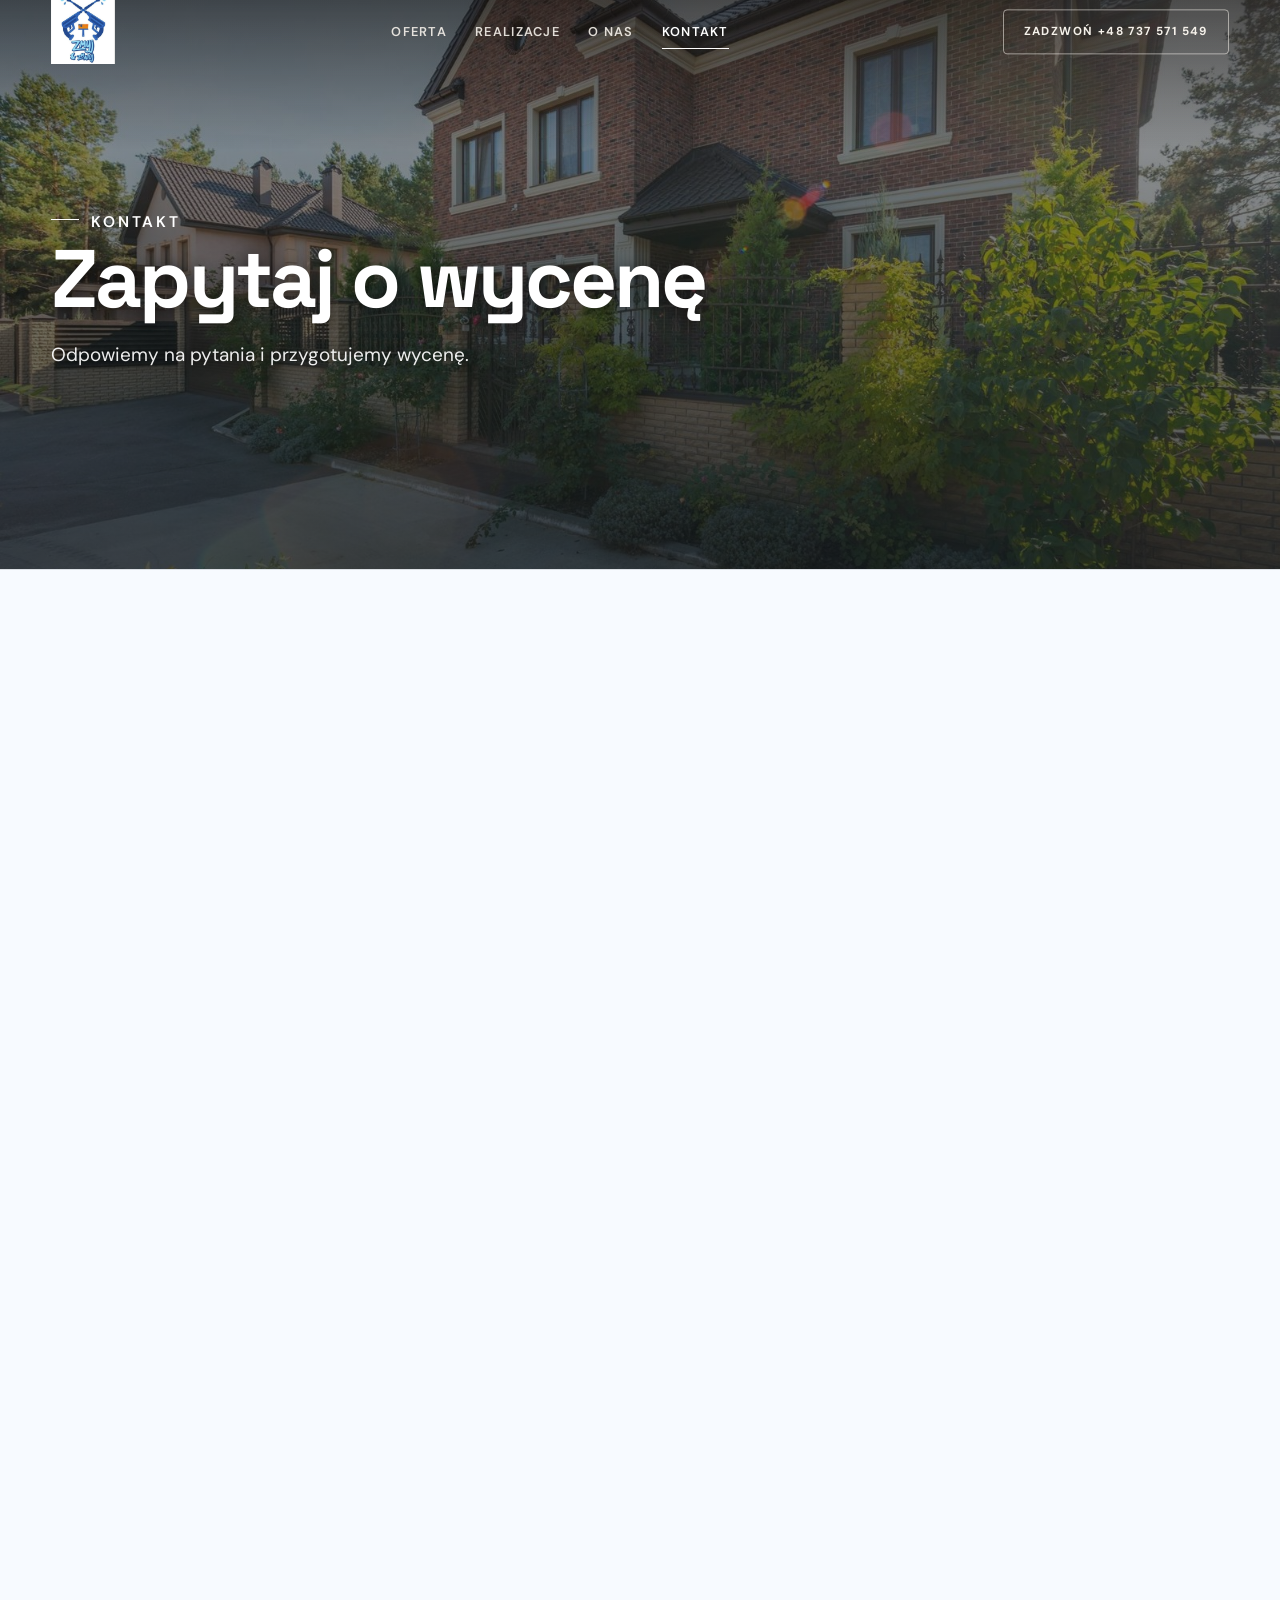
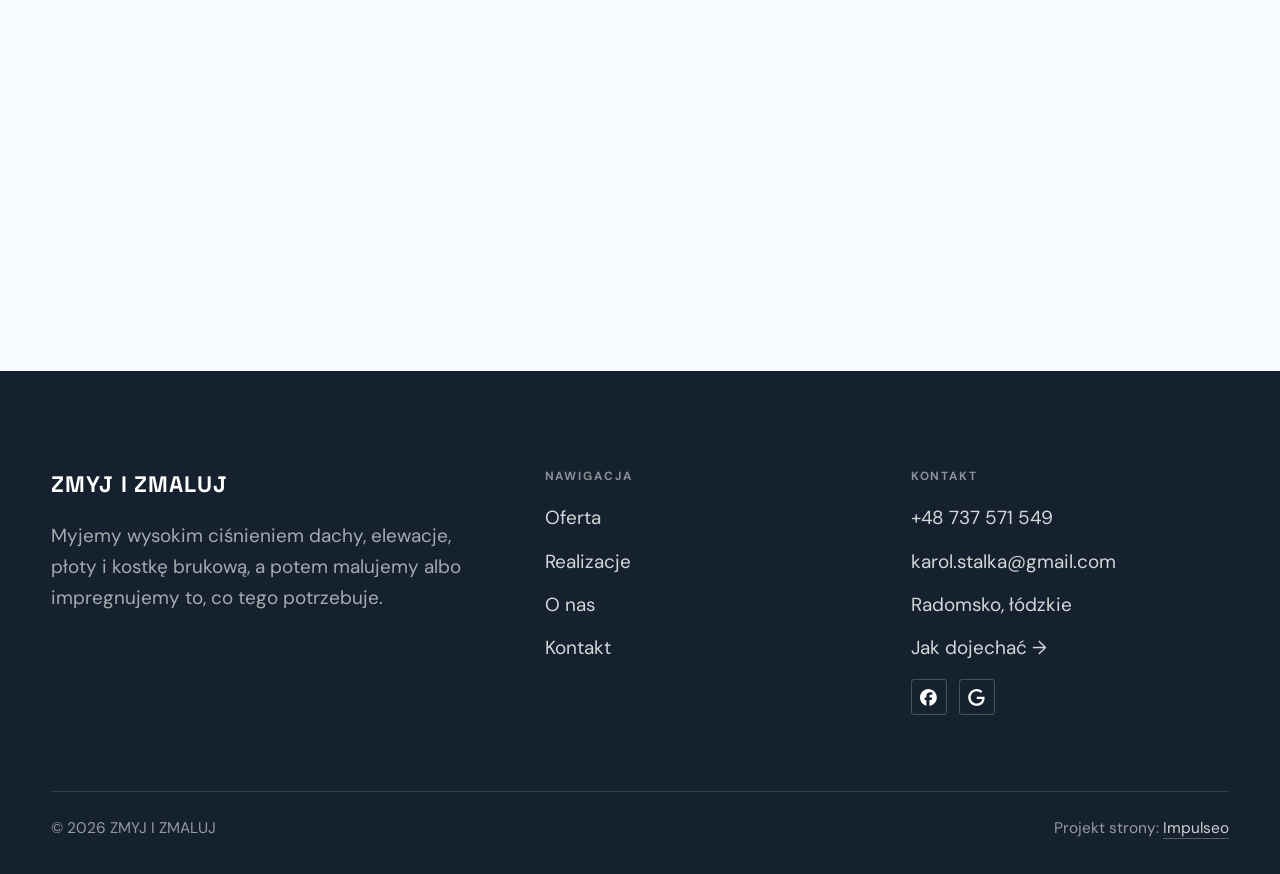
==== kontakt.html @ 69284cdf "Strona demo: zmyj-i-zmaluj" ====
<!DOCTYPE html>
<html lang="pl">
<head>
<meta charset="UTF-8">
<meta name="viewport" content="width=device-width, initial-scale=1.0">
<title>Kontakt - ZMYJ I ZMALUJ</title>
<meta name="description" content="Kontakt ZMYJ I ZMALUJ - Radomsko, łódzkie">
<link rel="canonical" href="https://kris20032.github.io/zmyj-i-zmaluj/kontakt.html">
<meta name="robots" content="noindex, nofollow">
<meta property="og:type" content="website">
<meta property="og:locale" content="pl_PL">
<meta property="og:site_name" content="ZMYJ I ZMALUJ">
<meta property="og:title" content="Kontakt - ZMYJ I ZMALUJ">
<meta property="og:description" content="Kontakt ZMYJ I ZMALUJ - Radomsko, łódzkie">
<meta property="og:url" content="https://kris20032.github.io/zmyj-i-zmaluj/kontakt.html">
<meta property="og:image" content="https://kris20032.github.io/zmyj-i-zmaluj/img/og.jpg">
<meta property="og:image:width" content="1200">
<meta property="og:image:height" content="630">
<meta name="twitter:card" content="summary_large_image">
<link rel="preconnect" href="https://fonts.googleapis.com">
<link rel="preconnect" href="https://fonts.gstatic.com" crossorigin>
<link href="https://fonts.googleapis.com/css2?family=Space+Grotesk:wght@500;600;700&family=DM+Sans:opsz,wght@9..40,400;9..40,500;9..40,600&display=swap" rel="stylesheet">
<link rel="stylesheet" href="assets/styles.css?v=d7f6451b">
</head>
<body>

<header class="nav">
  <div class="wrap nav-inner">
    <a class="brand brand-has-logo" href="index.html"><img class="brand-logo" src="img/logo.jpg" alt="ZMYJ I ZMALUJ" width="794" height="794" decoding="async"></a>
    <nav class="nav-links">
      <a href="oferta.html">Oferta</a>
      <a href="realizacje.html">Realizacje</a>
      <a href="o-nas.html">O nas</a>
      <a href="kontakt.html" class="active" aria-current="page">Kontakt</a>
      <a href="tel:+48737571549" class="btn btn-accent">Zadzwoń +48 737 571 549</a>
    </nav>
    <button class="nav-toggle" aria-label="Menu"><span></span><span></span><span></span></button>
  </div>
</header>

<main>
<section class="pagehead">
  <img src="img/g9.jpg" alt="ZMYJ I ZMALUJ - Zapytaj o wycenę" width="1600" height="1068" decoding="async">
  <div class="wrap">
    <span class="eyebrow">Kontakt</span>
    <h1>Zapytaj o wycenę</h1>
    <p>Odpowiemy na pytania i przygotujemy wycenę.</p>
  </div>
</section>
<section>
  <div class="wrap contact-grid">
    <div class="reveal">
      <span class="eyebrow">Dane kontaktowe</span>
      <h2 style="margin:var(--space-4) 0 var(--space-6)">ZMYJ I ZMALUJ</h2>
      <div class="info-list">
        <div class="info-row"><div class="ic"><svg class="ico-tel" width="16" height="16" viewBox="0 0 24 24" fill="none" aria-hidden="true"><path d="M6.6 10.8a15.5 15.5 0 0 0 6.6 6.6l2.2-2.2a1 1 0 0 1 1-.24 11.4 11.4 0 0 0 3.6.58 1 1 0 0 1 1 1V20a1 1 0 0 1-1 1A17 17 0 0 1 3 4a1 1 0 0 1 1-1h3.5a1 1 0 0 1 1 1c0 1.25.2 2.46.58 3.6a1 1 0 0 1-.25 1l-2.23 2.2Z" fill="currentColor"/></svg></div><div><div class="lbl">Telefon</div><a class="val" href="tel:+48737571549">+48 737 571 549</a></div></div>
        <div class="info-row"><div class="ic"><svg class="ico-mail" width="16" height="16" viewBox="0 0 24 24" fill="none" aria-hidden="true"><rect x="3.2" y="5.5" width="17.6" height="13" rx="1.6" stroke="currentColor" stroke-width="1.6"/><path d="M4 7l8 6 8-6" stroke="currentColor" stroke-width="1.6" stroke-linecap="round" stroke-linejoin="round"/></svg></div><div><div class="lbl">E-mail</div><a class="val" href="mailto:karol.stalka@gmail.com">karol.stalka@gmail.com</a></div></div>
        <div class="info-row"><div class="ic"><svg class="ico-pin" width="16" height="16" viewBox="0 0 24 24" fill="none" aria-hidden="true"><path d="M12 21s7-6.1 7-11.5A7 7 0 0 0 5 9.5C5 14.9 12 21 12 21Z" stroke="currentColor" stroke-width="1.6" fill="none"/><circle cx="12" cy="9.5" r="2.4" fill="currentColor"/></svg></div><div><div class="lbl">Adres</div><div class="val">Radomsko, łódzkie</div></div></div>
      </div>
    </div>
    <div class="reveal">
      <form class="form" action="https://formsubmit.co/karol.stalka@gmail.com" method="POST">
        <input type="hidden" name="_subject" value="Zapytanie ze strony ZMYJ I ZMALUJ">
        <input type="hidden" name="_captcha" value="false">
        <input type="hidden" name="_template" value="table">
        <div class="fld"><label for="name">Imię / firma</label><input id="name" name="name" type="text" placeholder="np. Jan Kowalski" required></div>
        <div class="fld"><label for="email">E-mail</label><input id="email" name="email" type="email" placeholder="adres@email.pl" required></div>
        <div class="fld"><label for="phone">Telefon</label><input id="phone" name="phone" type="tel" placeholder="+48 ..."></div>
        <div class="fld"><label for="msg">Czego dotyczy zapytanie?</label><textarea id="msg" name="message" placeholder="Napisz krótko, w czym możemy pomóc" required></textarea></div>
        <button type="submit" class="btn btn-accent" style="width:100%;justify-content:center">Wyślij zapytanie <span class="arr">→</span></button>
        <p class="note">Wiadomość trafi bezpośrednio do nas. Można też zadzwonić: +48 737 571 549.</p>
      </form>
    </div>
  </div>
</section>
<section style="padding-top:0">
  <div class="wrap reveal">
    <iframe class="map" title="ZMYJ I ZMALUJ - Radomsko" src="https://maps.google.com/maps?q=51.0635569%2C19.4487373&z=15&output=embed" loading="lazy" referrerpolicy="no-referrer-when-downgrade"></iframe>
  </div>
</section>
</main>

<footer>
  <div class="wrap">
    <div class="foot-grid">
      <div class="foot-brand">
        <div class="name">ZMYJ I ZMALUJ</div>
        <p>Myjemy wysokim ciśnieniem dachy, elewacje, płoty i kostkę brukową, a potem malujemy albo impregnujemy to, co tego potrzebuje.</p>
      </div>
      <div class="foot-col">
        <h4>Nawigacja</h4>
        <a href="oferta.html">Oferta</a>
        <a href="realizacje.html">Realizacje</a>
        <a href="o-nas.html">O nas</a>
        <a href="kontakt.html">Kontakt</a>
      </div>
      <div class="foot-col">
        <h4>Kontakt</h4>
        <a href="tel:+48737571549">+48 737 571 549</a>
        <a href="mailto:karol.stalka@gmail.com">karol.stalka@gmail.com</a>
        <p>Radomsko, łódzkie</p>
        <a href="https://www.google.com/maps/place/ZMYJ+I+ZMALUJ/@51.0635569,19.4487373,15z/data=!4m6!3m5!1s0x471755c229f0ec9d:0x13a7df13c841205b!8m2!3d51.0635569!4d19.4487373!16s%2Fg%2F11s5fxjgc0" target="_blank" rel="noopener">Jak dojechać →</a>
      <div class="foot-soc">
        <a class="soc" href="https://www.facebook.com/zmyjzmaluj/" target="_blank" rel="noopener" aria-label="Facebook - ZMYJ I ZMALUJ"><svg viewBox="0 0 24 24" aria-hidden="true" focusable="false"><path d="M9.101 23.691v-7.98H6.627v-3.667h2.474v-1.58c0-4.085 1.848-5.978 5.858-5.978.401 0 .955.042 1.468.103a8.68 8.68 0 0 1 1.141.195v3.325a8.623 8.623 0 0 0-.653-.036 26.805 26.805 0 0 0-.733-.009c-.707 0-1.259.096-1.675.309a1.686 1.686 0 0 0-.679.622c-.258.42-.374.995-.374 1.752v1.297h3.919l-.386 2.103-.287 1.564h-3.246v8.245C19.396 23.238 24 18.179 24 12.044c0-6.627-5.373-12-12-12s-12 5.373-12 12c0 5.628 3.874 10.35 9.101 11.647Z" fill="currentColor"/></svg></a>
        <a class="soc" href="https://www.google.com/maps/place/ZMYJ+I+ZMALUJ/@51.0635569,19.4487373,15z/data=!4m6!3m5!1s0x471755c229f0ec9d:0x13a7df13c841205b!8m2!3d51.0635569!4d19.4487373!16s%2Fg%2F11s5fxjgc0" target="_blank" rel="noopener" aria-label="Google - ZMYJ I ZMALUJ"><svg viewBox="0 0 24 24" aria-hidden="true" focusable="false"><path d="M12.48 10.92v3.28h7.84c-.24 1.84-.853 3.187-1.787 4.133-1.147 1.147-2.933 2.4-6.053 2.4-4.827 0-8.6-3.893-8.6-8.72s3.773-8.72 8.6-8.72c2.6 0 4.507 1.027 5.907 2.347l2.307-2.307C18.747 1.44 16.133 0 12.48 0 5.867 0 .307 5.387.307 12s5.56 12 12.173 12c3.573 0 6.267-1.173 8.373-3.36 2.16-2.16 2.84-5.213 2.84-7.667 0-.76-.053-1.467-.173-2.053H12.48z" fill="currentColor"/></svg></a>
      </div>
      </div>
    </div>
    <div class="foot-bot">
      <span>© 2026 ZMYJ I ZMALUJ</span>
      <span>Projekt strony: <a class="foot-credit" href="https://impulseo.pl" target="_blank" rel="noopener">Impulseo</a></span>
    </div>
  </div>
</footer>
<div class="sticky-call"><a class="sc-call" href="tel:+48737571549"><svg class="ico-tel" width="16" height="16" viewBox="0 0 24 24" fill="none" aria-hidden="true"><path d="M6.6 10.8a15.5 15.5 0 0 0 6.6 6.6l2.2-2.2a1 1 0 0 1 1-.24 11.4 11.4 0 0 0 3.6.58 1 1 0 0 1 1 1V20a1 1 0 0 1-1 1A17 17 0 0 1 3 4a1 1 0 0 1 1-1h3.5a1 1 0 0 1 1 1c0 1.25.2 2.46.58 3.6a1 1 0 0 1-.25 1l-2.23 2.2Z" fill="currentColor"/></svg> Zadzwoń</a><a class="sc-quote" href="kontakt.html">Umów bezpłatną wycenę</a></div>
<div class="demo-wazne" data-do="2026-11-12" data-cykl="3" hidden><svg class="dw-ico" width="13" height="13" viewBox="0 0 24 24" fill="none" aria-hidden="true"><circle cx="12" cy="12" r="8.6" stroke="currentColor" stroke-width="1.8"/><path d="M12 7.2V12l3.3 2" stroke="currentColor" stroke-width="1.8" stroke-linecap="round"/></svg><span class="dw-txt"></span></div>

<script src="assets/main.js"></script>
</body>
</html>
---- assets/styles.css ----
/* ============================================================
   STOLBASZ — premium, architektoniczny B2B fit-out
   Jasna paleta, zero brązu. System wg premium-web-craft.
   Projekt strony: Impulseo (impulseo.pl)
   ============================================================ */

:root{
  /* PALETA — jasna, architektoniczna, chłodna */
  --paper:#F4F6F8;          /* główne tło */
  --paper-2:#E7EBEF;        /* sekcje alternatywne (chłodny jasny szary) */
  --paper-3:#E7EBEF;        /* delikatne wypełnienia */
  --ink:#15212E;            /* tekst główny — chłodny grafit */
  --ink-soft:#243443;       /* nagłówki drugorzędne */
  --muted:#6B7785;          /* tekst poboczny */
  --line:rgba(21,33,46,.12);/* hairline */
  --accent:#E8A317;         /* stonowany petrol-slate — jedyny akcent */
  --accent-d:#C9870C;
  --accent-soft:rgba(232,163,23,.10);
  --dark:#15212E;           /* sekcje ciemne (stopka/CTA) */

  /* HOVER ZDJĘĆ — JEDEN standard dla całego silnika (decyzja K. 04.08.2026, artefakt z wariantami).
     AKTUALNE (K.+Szymon 09.08.2026, wybór z artefaktu 6 wariantów): zoom 1.05 przy 1.4s -
     przy tak długim czasie mocniejszy kadr NIE skacze, tylko „oddycha". Poprzedni standard
     (1.02 / .55s z 04.08) odbierany jako dynamiczny i szybki.
     Spoczynek lekko przygaszony, ale TYLKO tam, gdzie jest mysz (@media hover:hover) —
     na telefonie zdjęcia zostają w pełnej jasności. */
  --img-zoom:1.05;                   /* K.+Szymon 09.08: wariant F z artefaktu porównawczego */
  --img-rest:brightness(.95) saturate(.99);
  --img-hot:brightness(1.06) saturate(1.05);
  --img-dur:1.4s;                    /* K.+Szymon 09.08 (wariant F): powoli = elegancko */
  --img-ease:cubic-bezier(.16,.84,.44,1);  /* miękki ogon, efekt „oddychania" */

  /* ODSTĘPY — skala 4/8 */
  --space-1:4px; --space-2:8px; --space-3:12px; --space-4:16px; --space-5:24px;
  --space-6:32px; --space-7:48px; --space-8:64px; --space-9:96px; --space-10:128px;

  /* TYPOGRAFIA — fluid clamp() (skala podbita 16.07.2026: większe, czytelniejsze litery — uwaga Adama) */
  --text-sm:clamp(.9rem,.87rem + .12vw,1rem);
  --text-base:clamp(1.08rem,1.04rem + .18vw,1.2rem);
  --text-lg:clamp(1.24rem,1.15rem + .34vw,1.44rem);
  --text-h3:clamp(1.34rem,1.22rem + .55vw,1.66rem);
  --text-h2:clamp(2.1rem,1.66rem + 2.1vw,3.1rem);
  --text-h1:clamp(2.9rem,2.1rem + 4vw,5.1rem);

  /* PROMIENIE — architektoniczne, raczej ostre */
  --r-sm:3px; --r-md:6px; --r-lg:10px;

  /* RUCH */
  --ease:cubic-bezier(.25,.46,.45,.94); --dur:.24s;

  /* CIENIE — miękkie, warstwowe */
  --sh-sm:0 1px 2px rgba(16,24,32,.04), 0 2px 8px rgba(16,24,32,.05);
  --sh-md:0 2px 6px rgba(16,24,32,.05), 0 12px 28px -8px rgba(16,24,32,.12);
  --sh-lg:0 6px 14px rgba(16,24,32,.07), 0 26px 56px -18px rgba(16,24,32,.22);

  --hairline:1px solid var(--line);

  --font-display:'Space Grotesk','Inter',sans-serif;
  --font-body:'DM Sans','Inter',sans-serif;
}

*{box-sizing:border-box;margin:0;padding:0}
html{scroll-behavior:smooth}
body{
  font-family:var(--font-body);
  font-size:var(--text-base);
  line-height:1.65;
  color:var(--ink);
  background:var(--paper);
  -webkit-font-smoothing:antialiased;
  text-rendering:optimizeLegibility;
}
img{max-width:100%;height:auto;display:block}  /* height:auto = width/height z atrybutów trzyma proporcje (TOP#12) */
a{color:inherit;text-decoration:none}

.wrap{width:min(92%,1180px);margin-inline:auto}
section{padding-block:clamp(52px,6.5vw,96px)}

h1,h2,h3{font-family:var(--font-display);font-weight:700;line-height:1.08;letter-spacing:-.02em;color:var(--ink)}
h1{font-size:var(--text-h1);letter-spacing:-.035em}
h2{font-size:var(--text-h2);letter-spacing:-.025em}
h3{font-size:var(--text-h3)}
/* MIARA — długość wiersza. WCAG 2.2 SC 1.4.8: max 80 znaków; Butterick: 45–90.
   68ch daje realnie 72–78 znaków polskiego tekstu, czyli z zapasem pod granicą.
   Wcześniej limit miał TYLKO <p> — <li>, <blockquote> i <dd> nie miały żadnego,
   i to jedyny powód, dla którego 23 bloki na dwóch oddanych stronach jadą po
   83–106 znaków w wierszu (pomiar 07.08.2026, bramka `miara`).
   ⚠️ Listy i definicje ograniczamy TYLKO bez klasy: `ul`/`ol` z klasą to u nas
   układ (siatki kafli, menu), a nie tekst ciągły — tam miarę wyznacza układ. */
/* 60ch, nie 68ch (K. 10.08): po zmianie fontów na węższe kroje (DM Sans i spółka)
   w 68ch mieściło się ~90 znaków - bramka pikselowa słusznie zgłaszała przekroczenie
   granicy 80. Pomiar na żywej przeglądarce: 60ch = 90 znaków, 53ch = ~78 znaków, czyli normę WCAG 1.4.8. */
:root{ --miara:53ch }
p{max-width:min(100%,var(--miara))}
blockquote,
ul:not([class])>li, ol:not([class])>li,
dl:not([class])>dd{max-width:min(100%,var(--miara))}

/* ⚠️ Świadomie BEZ wyjątku `.tile p,.card p,.svc p{max-width:none}`, choć nasuwa się sam:
   te akapity BYŁY już ograniczone (stare `p{max-width:65ch}`), więc „wyjątek" nie odblokowałby
   niczego nowego — tylko ROZLUŹNIŁ stan sprzed zmiany na wszystkich demach naraz.
   `figcaption` żadna z reguł wyżej nie dotyczy, więc też nie potrzebuje zwolnienia. */

/* ŁAMANIE. `balance` wyrównuje długości wierszy w nagłówku, `pretty` pilnuje ostatniego
   wiersza akapitu, żeby nie został w nim jeden wyraz. Obsługiwane od Chrome 117 /
   Safari 17.5; starsze przeglądarki po prostu ignorują tę własność.
   `text-wrap:pretty` nie występowało dotąd ANI RAZ w silniku ani w repo klientów. */
h1,h2,h3,.lead,.lede{text-wrap:balance}
p,li,blockquote,dd{text-wrap:pretty}

.eyebrow{
  font-family:var(--font-body);
  font-size:var(--text-sm);
  font-weight:600;
  letter-spacing:.18em;
  text-transform:uppercase;
  color:var(--accent);
  display:inline-flex;align-items:center;gap:var(--space-3);
}
/* flex:none + margin-top = kreska trzyma się PIERWSZEJ linii. Wcześniej align-items:center
   centrowało ją względem całego bloku i przy zawinięciu (długi kicker typu
   „…WNĘTRZ · LESZNO · OD 2019") druga linia lądowała z brzydkim wcięciem. */
.eyebrow{align-items:flex-start}
.eyebrow>*,.eyebrow{text-wrap:balance}   /* dlugi kicker lamal sie na sierote typu samo „2019" w drugiej linii */
.eyebrow::before{content:"";width:28px;height:1px;background:var(--accent);display:inline-block;flex:none;margin-top:.62em}

.muted{color:var(--muted)}
.lead{font-size:var(--text-lg);line-height:1.55;color:var(--ink-soft);max-width:50ch}

/* ---------- BUTTONS ---------- */
.btn{
  display:inline-flex;align-items:center;gap:var(--space-2);
  font-weight:600;font-size:var(--text-sm);letter-spacing:.02em;
  padding:var(--space-4) var(--space-6);
  border-radius:var(--r-sm);
  transition:transform var(--dur) var(--ease),box-shadow var(--dur) var(--ease),background var(--dur) var(--ease);
  cursor:pointer;border:1px solid transparent;
}
.btn-accent{background:var(--accent);color:#fff;box-shadow:var(--sh-sm)}
.btn-accent:hover{background:var(--accent-d);transform:translateY(-2px);box-shadow:var(--sh-md)}
.btn-accent:active{transform:translateY(0);box-shadow:var(--sh-sm)}
.btn-ghost{background:transparent;color:var(--ink);border-color:var(--line)}
.btn-ghost:hover{border-color:var(--accent);color:var(--accent);transform:translateY(-2px)}
.btn-light{background:#fff;color:var(--ink);box-shadow:var(--sh-sm)}
.btn-light:hover{transform:translateY(-2px);box-shadow:var(--sh-md)}
.btn .arr{transition:transform var(--dur) var(--ease)}
.btn:hover .arr{transform:translateX(4px)}

/* ---------- NAV ---------- */
.nav{
  position:sticky;top:0;z-index:50;
  background:color-mix(in srgb,var(--paper) 88%,transparent);
  backdrop-filter:saturate(140%) blur(10px);
  border-bottom:var(--hairline);
}
.nav-inner{display:flex;align-items:center;justify-content:space-between;gap:var(--space-5);height:72px}
/* ANTY-NACHODZENIE (K. 05.08.2026): długa nazwa firmy + przycisk z pełnym numerem nie mieściły się w pasku
   i flex ściskał linki PONIŻEJ ich treści - "Kontakt" wchodził na ramkę "Zadzwoń +48 ...". Teraz ustępuje
   nazwa marki (skrót wielokropkiem), a menu i przycisk nigdy się nie kurczą ani nie zachodzą na siebie. */
.brand{display:flex;flex-direction:column;line-height:1;min-width:0;flex:0 1 auto}
.brand .name{font-family:var(--font-display);font-weight:800;font-size:1.35rem;letter-spacing:.04em;white-space:nowrap;overflow:hidden;text-overflow:ellipsis}
.brand .sub{font-size:.62rem;letter-spacing:.34em;text-transform:uppercase;color:var(--muted);margin-top:5px;white-space:nowrap;overflow:hidden;text-overflow:ellipsis}
.nav-links{display:flex;align-items:center;gap:var(--space-6);flex:0 0 auto}
.nav-links a{font-size:var(--text-sm);font-weight:500;color:var(--ink-soft);position:relative;padding-block:4px;white-space:nowrap;transition:color var(--dur) var(--ease)}
.nav-links a::after{content:"";position:absolute;left:0;bottom:0;width:0;height:1.5px;background:var(--accent);transition:width var(--dur) var(--ease)}
.nav-links a:hover,.nav-links a.active{color:var(--ink)}
.nav-links a:hover::after,.nav-links a.active::after{width:100%}
.nav-links .btn{padding:var(--space-2) var(--space-5)}
/* przyciski w nav: właściwy kolor (przebij .nav-links a) + bez podkreślenia */
.nav-links a.btn-accent{color:#fff}
.nav-links a.btn-ghost,.nav-links a.btn-light{color:var(--ink)}
/* CTA w pasku: NIE podkreślenie spod linków menu, ale ten sam przelatujący błysk,
   co na wszystkich innych przyciskach (zgłoszenie K. 13.08.2026 - „na hero jest efekt
   światła przechodzącego przez przycisk, na navbarze go nie ma, a mają być identyczne").
   Reguła `.nav-links a::after` jest silniejsza od `.btn::after`, więc trzeba jej
   geometrię wyzerować i wpisać połysk z nazwy - samo `display:none` gasiło efekt. */
.nav-links a.btn::after{
  display:block;content:"";position:absolute;inset:0;z-index:-1;pointer-events:none;
  width:auto;height:auto;border-radius:inherit;   /* kasuje geometrię podkreślenia (width:0;height:1.5px) */
  background:linear-gradient(100deg,transparent 32%,rgba(255,255,255,.20) 50%,transparent 68%);
  translate:-120% 0}
@media (prefers-reduced-motion:no-preference){
  .nav-links a.btn:hover::after{translate:120% 0;transition:translate .75s var(--mt-ease,cubic-bezier(.16,.84,.44,1))}
}
.nav-toggle{display:none;background:none;border:none;cursor:pointer;flex-direction:column;gap:5px;padding:8px}
.nav-toggle span{width:24px;height:2px;background:var(--ink);transition:var(--dur)}
/* Ciasny zakres MIĘDZY menu mobilnym a pełnym pulpitem: zbijamy odstępy i nazwę marki,
   żeby wszystko zmieściło się naturalnie, zanim w ogóle dojdzie do skracania wielokropkiem. */
@media(max-width:1280px) and (min-width:921px){
  .nav-links{gap:var(--space-4)}
  .nav-links .btn{padding:var(--space-2) var(--space-4)}
  .brand .name{font-size:1.15rem}
}

/* ---------- HERO (split) ---------- */
.hero{position:relative;overflow:hidden;border-bottom:var(--hairline)}
.hero-grid{display:grid;grid-template-columns:1.05fr .95fr;gap:clamp(24px,4vw,60px);align-items:center;
  padding-block:clamp(36px,4.5vw,64px)}
.hero-copy .eyebrow{margin-bottom:var(--space-5)}
.hero-copy h1{margin-bottom:var(--space-5)}
.hero-copy .lead{margin-bottom:var(--space-7)}
.hero-actions{display:flex;flex-wrap:wrap;gap:var(--space-4)}
.hero-art{position:relative;aspect-ratio:4/3;border-radius:var(--r-lg);overflow:hidden;box-shadow:var(--sh-lg)}
.hero-art img{width:100%;height:100%;object-fit:cover}
.hero-art::after{content:"";position:absolute;inset:0;background:linear-gradient(180deg,transparent 55%,rgba(18,24,28,.28))}
.hero-badge{position:absolute;left:var(--space-5);bottom:var(--space-5);z-index:2;
  background:rgba(252,252,251,.94);backdrop-filter:blur(4px);
  border-radius:var(--r-md);padding:var(--space-4) var(--space-5);box-shadow:var(--sh-md);max-width:78%}
.hero-badge strong{display:block;font-family:var(--font-display);font-size:1rem;letter-spacing:-.01em}
.hero-badge span{font-size:var(--text-sm);color:var(--muted)}

/* ---------- HERO duży / kinowy (strona główna) ---------- */
.hero-cine{position:relative;min-height:clamp(560px,82vh,840px);min-height:clamp(560px,82svh,840px);display:flex;align-items:center;overflow:hidden;border-bottom:var(--hairline)}
.hero-cine>img{position:absolute;inset:0;width:100%;height:100%;object-fit:cover;z-index:0}
.hero-cine::after{content:"";position:absolute;inset:0;z-index:1;
  background:linear-gradient(95deg,rgba(13,18,23,.86) 0%,rgba(13,18,23,.64) 32%,rgba(13,18,23,.24) 62%,rgba(13,18,23,.04) 100%)}
.hero-cine .wrap{position:relative;z-index:2;padding-block:var(--space-8)}
.hero-cine .hero-copy{max-width:660px}
.hero-cine .eyebrow{color:#fff;margin-bottom:var(--space-5)}
.hero-cine .eyebrow::before{background:#fff}
.hero-cine h1{color:#fff;margin-bottom:var(--space-5);font-size:clamp(2.9rem,2rem + 4.4vw,5.2rem);text-wrap:balance}
.hero-cine .lead{color:rgba(255,255,255,.92);max-width:48ch;margin-bottom:var(--space-7)}
.hero-cine .hero-actions{display:flex;flex-wrap:wrap;gap:var(--space-4)}
/* NISKIE OKNO (laptop z dokiem i paskami przeglądarki ma ~700-780 px wysokości widoku):
   H1 do 5.2rem + długi lead nie mieściły się i przyciski wypadały POD krawędź ekranu -
   klient widział stronę bez ani jednego CTA. Skalujemy w dół, zamiast przycinać treść. */
@media(min-width:821px) and (max-height:820px){
  .hero-cine{min-height:clamp(520px,94svh,780px)}
  .hero-cine .wrap{padding-block:var(--space-6)}
  .hero-cine h1{font-size:clamp(2.2rem,1.5rem + 2.6vw,3.6rem);margin-bottom:var(--space-4)}
  .hero-cine .eyebrow{margin-bottom:var(--space-4)}
  .hero-cine .lead{margin-bottom:var(--space-5);max-width:44ch}
}
@media(max-width:680px){
  .hero-cine{min-height:clamp(520px,76vh,640px);min-height:clamp(520px,76svh,640px);align-items:flex-end}
  .hero-cine::after{background:linear-gradient(0deg,rgba(13,18,23,.9) 6%,rgba(13,18,23,.45) 55%,rgba(13,18,23,.25) 100%)}
  .hero-cine .wrap{padding-bottom:var(--space-9)}
  /* TELEFON (~90% oglądających): lead potrafił zająć 8 linii i zepchnąć CTA poza pierwszy ekran.
     Zwężamy interlinię i skalę - treści nie ucinamy, bo to ona sprzedaje. */
  .hero-cine .lead{font-size:.98rem;line-height:1.5;margin-bottom:var(--space-5)}
  .hero-cine .eyebrow{font-size:.72rem;letter-spacing:.13em;margin-bottom:var(--space-4)}
  .hero-cine .eyebrow::before{width:20px}
  .hero-cine h1{margin-bottom:var(--space-4)}
}

/* full-bleed hero variant (podstrony) */
.pagehead{position:relative;min-height:46vh;min-height:46svh;display:flex;align-items:flex-end;overflow:hidden;border-bottom:var(--hairline)}
.pagehead img{position:absolute;inset:0;width:100%;height:100%;object-fit:cover}
/* 10.08.2026 (decyzja K.): mocniejsze przyciemnienie + cień pod tekstem. Bramka mierzyła na
   nagłówkach podstron 3,38-3,43:1 przy wymaganych 4,5 — jasne zdjęcie (hala, śnieg, niebo)
   podchodziło pod biały tekst. Zdjęcia klientów są różne, więc kontrast musi dawać WARSTWA,
   a nie szczęśliwy dobór kadru. */
.pagehead::after{content:"";position:absolute;inset:0;background:linear-gradient(180deg,rgba(18,24,28,.40),rgba(18,24,28,.76))}
.pagehead .wrap{position:relative;z-index:2;padding-block:var(--space-9);color:#fff}
.pagehead h1{color:#fff;max-width:18ch;text-shadow:0 2px 16px rgba(0,0,0,.55)}
.pagehead .eyebrow{color:#fff}
.pagehead .eyebrow::before{background:#fff}
.pagehead p{color:rgba(255,255,255,.92);margin-top:var(--space-4);max-width:54ch;text-shadow:0 1px 12px rgba(0,0,0,.5)}

/* ---------- STRIP (pasek skrótów / liczby) ---------- */
.strip{background:var(--dark);color:#fff}
/* PASEK HASEŁ — standard 04.08.2026 (decyzja K.): 5 haseł w JEDNYM rzędzie, tekst WYŚRODKOWANY,
   węższe marginesy boczne niż reszta strony (pasek ma iść szerzej), równe wysokości kolumn. */
.strip .wrap{width:min(96%,1440px);display:grid;grid-template-columns:repeat(5,1fr);
  gap:var(--space-5);padding-block:var(--space-7);align-items:stretch}
.strip .item .k{font-family:var(--font-display);font-size:clamp(1.05rem,.82rem + .85vw,1.55rem);
  font-weight:800;letter-spacing:-.02em;color:#fff;line-height:1.18;text-wrap:balance}
.strip .item .v{font-size:var(--text-sm);color:rgba(255,255,255,.66);margin-top:var(--space-2);line-height:1.4}
.strip .item{border-left:2px solid var(--accent);padding-inline:var(--space-4);
  text-align:center;display:flex;flex-direction:column;justify-content:center}
/* liczba kolumn = liczba haseł, żeby ostatnie nie zostawało samo w drugim rzędzie.
   Klasę n-N nadaje multipage.py; domyślnie (bez klasy) pasek jest 5-kolumnowy. */
.strip.n-2 .wrap{grid-template-columns:repeat(2,1fr)}
.strip.n-3 .wrap{grid-template-columns:repeat(3,1fr)}
.strip.n-4 .wrap{grid-template-columns:repeat(4,1fr);gap:var(--space-6)}
.strip.n-4 .item .k{font-size:clamp(1.3rem,1rem + 1.1vw,2rem)}
.strip.n-6 .wrap{grid-template-columns:repeat(6,1fr);gap:var(--space-4)}
.strip.n-6 .item .k{font-size:clamp(.98rem,.8rem + .7vw,1.35rem)}
/* równe łamanie: zamiast "długa linia + jedno słowo" obie linie zbliżonej długości */
.strip .item .k{text-wrap:balance}

/* ---------- SECTION HEAD ---------- */
.head{max-width:48rem;margin-bottom:var(--space-8)}
.head.center{margin-inline:auto;text-align:center}
.head .eyebrow{margin-bottom:var(--space-4)}
.head h2{margin-bottom:var(--space-4)}
.head p{color:var(--muted);font-size:var(--text-lg);line-height:1.55}
.head.center p{margin-inline:auto}

/* ---------- INTRO SPLIT ---------- */
.split{display:grid;grid-template-columns:.92fr 1.08fr;gap:clamp(28px,5vw,80px);align-items:center}
.split.rev{grid-template-columns:1.08fr .92fr}
.split.rev .split-art{order:-1}
.split-art{position:relative;aspect-ratio:5/4;border-radius:var(--r-lg);overflow:hidden;box-shadow:var(--sh-lg)}
.split-art img{width:100%;height:100%;object-fit:cover}
.split-copy h2{margin-bottom:var(--space-5)}
.split-copy p+p{margin-top:var(--space-4)}
.split-copy .btn{margin-top:var(--space-6)}

/* ---------- SERVICES (zakres) ---------- */
.svc-grid{display:grid;grid-template-columns:repeat(auto-fit,minmax(280px,1fr));gap:var(--space-5)}
.svc{background:#fff;border:var(--hairline);border-radius:var(--r-md);padding:var(--space-7) var(--space-6);
  transition:transform var(--dur) var(--ease),box-shadow var(--dur) var(--ease),border-color var(--dur) var(--ease);
  position:relative;overflow:hidden}
.svc::before{content:"";position:absolute;left:0;top:0;width:3px;height:0;background:var(--accent);transition:height var(--dur) var(--ease)}
.svc:hover{transform:translateY(-4px);box-shadow:var(--sh-md);border-color:transparent}
.svc:hover::before{height:100%}
.svc .ic{font-family:var(--font-display);font-size:.8rem;font-weight:700;letter-spacing:.12em;color:var(--accent);margin-bottom:var(--space-4)}
.svc h3{margin-bottom:var(--space-3);font-size:1.22rem}
.svc p{color:var(--muted);font-size:var(--text-base);line-height:1.6}

/* big detailed service rows */
.svc-row{display:grid;grid-template-columns:.8fr 1.2fr;gap:clamp(20px,4vw,60px);align-items:center;padding-block:var(--space-8)}
.svc-row+.svc-row{border-top:var(--hairline)}
.svc-row.rev{grid-template-columns:1.2fr .8fr}
/* Naprzemienny układ wierszy oferty: co drugi wiersz ma zdjęcie po PRAWEJ.
   Było `order:-1` — martwy kod, bo zdjęcie i tak jest pierwszym dzieckiem w HTML,
   więc wszystkie wiersze wyglądały identycznie (zdjęcie zawsze z lewej), a `rev`
   zmieniało tylko szerokość kolumn. Znalezione 29.07.2026 przy różnicowaniu kierunków
   animacji (pomiar pozycji: art.mid 390/502 przy row.mid 756 — zawsze lewa strona). */
.svc-row.rev .svc-row-art{order:2}
.svc-row-art{aspect-ratio:4/3;border-radius:var(--r-md);overflow:hidden;box-shadow:var(--sh-md)}
.svc-row-art img{width:100%;height:100%;object-fit:cover}
.svc-row h3{font-size:1.5rem;margin-bottom:var(--space-4)}
.svc-row .num{font-family:var(--font-display);font-size:.85rem;font-weight:700;letter-spacing:.14em;color:var(--accent);display:block;margin-bottom:var(--space-3)}
.svc-row ul{list-style:none;margin-top:var(--space-4);display:flex;flex-direction:column;gap:var(--space-2)}
.svc-row li{position:relative;padding-left:var(--space-5);color:var(--muted);font-size:var(--text-base)}
.svc-row li::before{content:"";position:absolute;left:0;top:.62em;width:8px;height:1px;background:var(--accent)}

/* ---------- GALLERY (realizacje) ---------- */
.gallery{display:grid;grid-template-columns:repeat(12,1fr);gap:var(--space-4);grid-auto-rows:200px}
/* GALERIA MASONRY — pionowe zdjęcia (portrety beauty/wellness) bez przycinania: kolumny, height auto */
.gallery-masonry{column-count:3;column-gap:var(--space-4)}
@media(max-width:900px){.gallery-masonry{column-count:2}}
@media(max-width:560px){.gallery-masonry{column-count:1}}
.gallery-masonry .m-tile{break-inside:avoid;margin:0 0 var(--space-4);padding:0;position:relative;overflow:hidden;border-radius:var(--r-md);border:1px solid var(--line)}
.gallery-masonry .m-tile img{width:100%;height:auto;display:block}
.gallery-masonry .m-tile .cap{position:absolute;left:0;right:0;bottom:0;padding:var(--space-4);color:#fff;background:linear-gradient(0deg,rgba(0,0,0,.55),transparent);font-size:var(--text-sm)}
.gallery-masonry .m-tile .cap small{display:block;font-weight:400;opacity:.78;letter-spacing:.04em;text-transform:uppercase;font-size:.66rem;margin-top:3px}
.tile{position:relative;overflow:hidden;border-radius:var(--r-md);box-shadow:var(--sh-sm);
  transition:transform var(--dur) var(--ease),box-shadow var(--dur) var(--ease)}
.tile img{width:100%;height:100%;object-fit:cover;
  transition:transform var(--img-dur) var(--img-ease),filter var(--img-dur) var(--img-ease)}
.tile:hover{box-shadow:var(--sh-md)}
.tile .cap{position:absolute;left:0;right:0;bottom:0;padding:var(--space-5) var(--space-4) var(--space-4);
  /* mocniejszy spad + cien pod tekstem: na JASNYCH zdjeciach klienta (biale fronty, sciany)
     slaby gradient dawal kontrast ~1.5:1 zamiast wymaganych 3.6:1 (bramka wygladu, 10.08.2026) */
  background:linear-gradient(transparent 10%,rgba(18,24,28,.55) 40%,rgba(18,24,28,.88) 68%,rgba(18,24,28,.99));color:#fff;
  text-shadow:0 1px 2px rgba(0,0,0,.85),0 2px 10px rgba(0,0,0,.55);
  font-size:var(--text-sm);font-weight:600;letter-spacing:.01em;
  opacity:0;transform:translateY(8px);transition:var(--dur) var(--ease)}
.tile:hover .cap{opacity:1;transform:translateY(0)}
.tile .cap small{display:block;font-weight:400;opacity:.78;letter-spacing:.04em;text-transform:uppercase;font-size:.66rem;margin-top:3px}
/* bento spans */
.t-wide{grid-column:span 6}
.t-tall{grid-column:span 6;grid-row:span 2}
.t-std{grid-column:span 6}
.t-third{grid-column:span 4}
.t-two3{grid-column:span 8}

/* ---------- TRUST / WIARYGODNOŚĆ ---------- */
.trust{background:var(--paper-2)}
.trust-grid{display:grid;grid-template-columns:repeat(auto-fit,minmax(240px,1fr));gap:var(--space-5);margin-top:var(--space-7)}
.trust-card{background:#fff;border-radius:var(--r-md);padding:var(--space-7) var(--space-6);box-shadow:var(--sh-sm);border-top:3px solid var(--accent)}
.trust-card .big{font-family:var(--font-display);font-size:clamp(1.8rem,1.3rem + 1.6vw,2.6rem);font-weight:800;letter-spacing:-.02em;color:var(--ink);line-height:1}
.trust-card h3{font-size:1.12rem;margin:var(--space-3) 0 var(--space-2)}
.trust-card p{color:var(--muted);font-size:var(--text-base);line-height:1.55}

/* ---------- CTA band ---------- */
.cta{background:var(--dark);color:#fff;position:relative;overflow:hidden}
/* telefon w CTA: na ciemnym tle biały (domyślnie), rodziny z JASNYM tłem CTA
   nadpisują to u siebie - wcześniej kolor siedział w stylu inline i wygrywał z rodziną. */
.cta .btn-ghost-cta{color:#fff;border-color:rgba(255,255,255,.3)}
.cta .wrap{display:grid;grid-template-columns:1.4fr .6fr;gap:var(--space-7);align-items:center;position:relative;z-index:2}
.cta h2{color:#fff;max-width:20ch}
.cta p{color:rgba(255,255,255,.74);margin-top:var(--space-4)}
.cta-actions{display:flex;flex-direction:column;gap:var(--space-3);align-items:flex-start}
.cta::before{content:"";position:absolute;right:-80px;top:-80px;width:360px;height:360px;border-radius:50%;
  background:radial-gradient(circle,var(--accent-soft),transparent 70%)}

/* ---------- CONTACT ---------- */
.contact-grid{display:grid;grid-template-columns:.85fr 1.15fr;gap:clamp(28px,4vw,56px);align-items:start}
.info-list{display:flex;flex-direction:column;gap:var(--space-2)}
.info-row{display:flex;gap:var(--space-4);align-items:flex-start;padding-block:var(--space-4);border-bottom:var(--hairline)}
.info-row .ic{flex:none;width:42px;height:42px;display:grid;place-items:center;border-radius:50%;
  background:var(--accent-soft);color:var(--accent);font-size:1.05rem}
.info-row .lbl{font-size:.72rem;letter-spacing:.14em;text-transform:uppercase;color:var(--muted)}
.info-row .val{font-weight:600;font-size:var(--text-base);margin-top:2px}
.info-row a.val:hover{color:var(--accent)}
.map{border:none;border-radius:var(--r-lg);box-shadow:var(--sh-md);width:100%;height:100%;min-height:380px;filter:grayscale(.2) contrast(1.02)}
.form{background:#fff;border:var(--hairline);border-radius:var(--r-lg);padding:clamp(24px,3vw,40px);box-shadow:var(--sh-sm)}
.form .fld{margin-bottom:var(--space-5)}
.form label{display:block;font-size:var(--text-sm);font-weight:600;margin-bottom:var(--space-2)}
.form input,.form textarea{width:100%;font-family:inherit;font-size:var(--text-base);color:var(--ink);
  padding:var(--space-4);border:var(--hairline);border-radius:var(--r-sm);background:var(--paper);transition:border-color var(--dur)}
.form input:focus,.form textarea:focus{outline:none;border-color:var(--accent);background:#fff}
.form textarea{resize:vertical;min-height:120px}
.form .note{font-size:var(--text-sm);color:var(--muted);margin-top:var(--space-3)}

/* ---------- FOOTER ---------- */
footer{background:var(--dark);color:#fff;padding-block:var(--space-9) var(--space-6)}
.foot-grid{display:grid;grid-template-columns:1.4fr 1fr 1fr;gap:var(--space-7);margin-bottom:var(--space-8)}
.foot-brand .name{font-family:var(--font-display);font-weight:800;font-size:1.4rem;letter-spacing:.04em}
.foot-brand p{color:rgba(255,255,255,.62);margin-top:var(--space-4);font-size:var(--text-base);max-width:38ch}
.foot-col h4{font-size:.74rem;letter-spacing:.16em;text-transform:uppercase;color:rgba(255,255,255,.5);margin-bottom:var(--space-4)}
.foot-col a,.foot-col p{display:block;color:rgba(255,255,255,.82);font-size:var(--text-base);margin-bottom:var(--space-3)}
.foot-col a:hover{color:#fff}
.foot-bot{border-top:1px solid rgba(255,255,255,.12);padding-top:var(--space-5);display:flex;justify-content:space-between;flex-wrap:wrap;gap:var(--space-3);
  font-size:var(--text-sm);color:rgba(255,255,255,.55)}
.foot-bot a:hover{color:#fff}
/* Podpis w stopce = klikalny link do impulseo.pl (31.07.2026). Ma być WIDOCZNIE klikalny,
   ale nie krzyczeć - stąd sam kolor jaśniejszy + delikatne podkreślenie na najeździe. */
.foot-bot a.foot-credit{color:rgba(255,255,255,.78);text-decoration:none;border-bottom:1px solid rgba(255,255,255,.28)}
.foot-bot a.foot-credit:hover{color:#fff;border-bottom-color:#fff}

/* ---------- REVEAL ---------- */
.reveal{opacity:0;transform:translateY(22px);transition:opacity .6s var(--ease),transform .6s var(--ease)}
.reveal.in{opacity:1;transform:none}

/* ---------- RESPONSIVE ---------- */
@media(max-width:920px){
  .hero-grid,.split,.split.rev,.svc-row,.svc-row.rev,.cta .wrap,.contact-grid,.foot-grid{grid-template-columns:1fr}
  .split.rev .split-art,.svc-row.rev .svc-row-art{order:0}
  .hero-art{aspect-ratio:16/10;max-height:420px}
  .strip .wrap,.strip.n-2 .wrap,.strip.n-3 .wrap,.strip.n-4 .wrap,.strip.n-6 .wrap{grid-template-columns:repeat(2,1fr);gap:var(--space-6)}
  .strip .item .k,.strip.n-6 .item .k{font-size:clamp(1.3rem,1.1rem + 1vw,2rem)}
  .gallery{grid-auto-rows:180px}
  .t-wide,.t-tall,.t-std,.t-third,.t-two3{grid-column:span 6}
  .t-tall{grid-row:span 1}
  .cta-actions{flex-direction:row;flex-wrap:wrap}
  .foot-grid{gap:var(--space-6)}
}
@media(max-width:680px){
  .nav-links{position:fixed;inset:72px 0 auto 0;background:var(--paper);flex-direction:column;align-items:stretch;
    gap:0;padding:var(--space-4) 6%;border-bottom:var(--hairline);box-shadow:var(--sh-md);
    transform:translateY(-120%);transition:transform var(--dur) var(--ease)}
  .nav-links.open{transform:translateY(0)}
  .nav-links a{padding-block:var(--space-4);border-bottom:var(--hairline)}
  .nav-links .btn{margin-top:var(--space-3);justify-content:center}
  .nav-toggle{display:flex}
  .strip .wrap,.strip.n-2 .wrap,.strip.n-3 .wrap,.strip.n-4 .wrap,.strip.n-6 .wrap{grid-template-columns:1fr}
  .gallery{grid-template-columns:repeat(6,1fr)}
  .foot-grid{grid-template-columns:1fr}
}
@media(prefers-reduced-motion:reduce){
  /* audyt 09.08 TOP#14: samo skrócenie duration przy animacji INFINITE = stroboskop
     (pętla .01ms miga ekranem); iteration-count:1 gasi pętlę naprawdę. Pseudoelementy
     też - tła hero (gastro/studio) animują ::before/img, blanket na * ich nie łapał. */
  *,*::before,*::after{animation-duration:.01ms!important;animation-iteration-count:1!important;animation-delay:0s!important;transition:none!important}
  .reveal{opacity:1!important;transform:none!important}
  html{scroll-behavior:auto}
}

/* ============================================================
   PREMIUM LAYER — destylat deep-researchu branż (anty-AI, spokój).
   Zmienne STOLBASZ (--accent/--ink/--paper/--line/--dark). Ruch ledwo
   zauważalny, krzywa cubic-bezier(.16,.84,.44,1); prefers-reduced-motion
   pokryte blanketem wyżej. Karty hairline zamiast cieni = #1 sygnał „nie-AI".
   ============================================================ */

/* więcej oddechu między sekcjami (liderzy: 110-130px) */
section{padding-block:clamp(64px,8vw,128px)}

/* 1) Aksamitny reveal — dłuższa, miękka krzywa zamiast „skoku" */
.reveal{transition:opacity .9s cubic-bezier(.16,.84,.44,1),transform .9s cubic-bezier(.16,.84,.44,1);will-change:opacity,transform}
/* stagger TYLKO w galerii (tam pozycja = porządek dzieci) */
.gallery .reveal:nth-child(2){transition-delay:.07s}
.gallery .reveal:nth-child(3){transition-delay:.14s}
.gallery .reveal:nth-child(4){transition-delay:.21s}
.gallery .reveal:nth-child(5){transition-delay:.28s}
.gallery .reveal:nth-child(6){transition-delay:.35s}

/* 2) Hero STATYCZNY na .hero-cine — Ken Burns CAŁKIEM WYŁĄCZONY 26.06 (3. zgłoszenie Szymona).
   GENEZA: animowanie scale na <img> hero z teksturami (cegły/framugi) re-samplinguje obraz
   klatka po klatce → na części ekranów drobne drganie/shimmer = „heroshot się trzęsie".
   translateY usunięto wcześniej, scale-only + will-change/GPU NIE wystarczyły do GWARANCJI gładkości.
   Krzysztof zażądał pewności („make sure, że błąd się nie pojawi") > efekt. Zero animacji = 0% drgania.
   Delikatny zoom zostaje TYLKO w pełnoekranowych hero gastro/studio (hg-bg/hs-bg — tło, inny
   mechanizm, chwalone, nigdy nie zgłaszane). NIE wracać do KB na .hero-cine bez realnego testu
   na sprzęcie klienta — to ryzyko regresji „trzęsienia”. */
/* BEZPIECZNY "wow" na hero = jednorazowy FADE-IN (opacity), nie zoom.
   opacity nie dotyka bitmapy → gładkie na KAŻDYM zdjęciu/ekranie/GPU, zero ryzyka migotania.
   Geometryczny ruch (scale/translate) na .hero-cine jest ZAKAZANY (bramka pilnuje). */
@keyframes heroFade{from{opacity:0}to{opacity:1}}
.hero-cine>img{transform:none;animation:heroFade 1.1s ease-out both}

/* 3) Akcentowy hairline pod nagłówkiem sekcji, który „rysuje się" przy wejściu */
.head h2{position:relative;padding-bottom:18px}
.head h2::after{content:"";position:absolute;left:0;bottom:0;height:1px;width:0;background:var(--accent);transition:width 1s cubic-bezier(.16,.84,.44,1) .15s}
.head.center h2::after{left:50%;transform:translateX(-50%)}
.head.reveal.in h2::after,.head.center.reveal.in h2::after{width:54px}

/* 4) Karty HAIRLINE zamiast cieni/zaokrągleń (najmocniejszy anty-AI detal) */
.svc{background:transparent;border:1px solid var(--line);border-radius:var(--r-sm);box-shadow:none}
.svc:hover{box-shadow:none;border-color:var(--accent);transform:translateY(-3px)}
.trust-card{background:transparent;box-shadow:none;border:1px solid var(--line);border-top:2px solid var(--accent);border-radius:var(--r-sm)}
.tile{box-shadow:none;border-radius:var(--r-sm)}
.tile:hover{box-shadow:none}

/* 5) Sticky-nav kondensuje się po przewinięciu (sygnał dopracowania) */
.nav{transition:box-shadow .4s ease,background .4s ease}
.nav.is-stuck{box-shadow:0 1px 0 var(--line),0 14px 30px -24px rgba(0,0,0,.45)}
.nav-inner{transition:height .35s var(--ease)}
.nav.is-stuck .nav-inner{height:60px}

/* 6) MANIFESTO — pełnoekranowy cytat-bohater (zastępuje generyczne „Dlaczego my") */
.manifesto{background:var(--paper-2);text-align:center}
.manifesto .wrap{max-width:60rem}
.manifesto p{font-family:var(--font-display);font-style:italic;font-size:clamp(1.6rem,1rem + 2.4vw,2.8rem);line-height:1.32;color:var(--ink-soft);margin-inline:auto;max-width:26ch;position:relative;padding-top:var(--space-8)}
.manifesto p::before{content:"";position:absolute;top:0;left:50%;transform:translateX(-50%);width:54px;height:1px;background:var(--accent)}
.manifesto p span{color:var(--accent);font-style:italic}

/* 7) GATEWAYS — 3 duże bramy-zdjęcia (zamiast paska menu usług) */
.gateways{display:grid;grid-template-columns:repeat(3,1fr);gap:var(--space-4)}
.gateway{position:relative;aspect-ratio:3/4;overflow:hidden;border-radius:var(--r-sm);display:block}
.gateway img{width:100%;height:100%;object-fit:cover;
  transition:transform var(--img-dur) var(--img-ease),filter var(--img-dur) var(--img-ease)}
.gateway::after{content:"";position:absolute;inset:0;background:linear-gradient(180deg,transparent 38%,rgba(18,24,28,.74))}
/* ===== HOVER ZDJĘĆ — jedno miejsce dla WSZYSTKICH kafli ze zdjęciem (K. 04.08.2026) ===== */
@media(hover:hover){
  .tile img,.gateway img,.m-tile img{filter:var(--img-rest)}
  .tile:hover img,
  .gateway:hover img,
  .m-tile:hover img{transform:scale(var(--img-zoom));filter:var(--img-hot)}
}
.m-tile img{transition:transform var(--img-dur) var(--img-ease),filter var(--img-dur) var(--img-ease)}
.gateway .g-ttl{position:absolute;left:0;right:0;bottom:0;z-index:2;padding:var(--space-6) var(--space-5);color:#fff;font-family:var(--font-display);font-size:1.45rem;letter-spacing:-.01em;line-height:1.15}
.gateway .g-ttl small{display:block;font-family:var(--font-body);font-size:var(--text-sm);font-weight:400;opacity:.82;letter-spacing:.03em;margin-top:5px}
@media(max-width:760px){.gateways{grid-template-columns:1fr}.gateway{aspect-ratio:16/10}}

/* 8) LOGO klienta w nagłówku (gdy podane --logo) */
/* 52px domyślnie (feedback Bartka 06.07.2026: 40px ginęło, uwaga padła 3x; ~56px sprawdzone na żywym demie anna-borowiec-makeup) */
.brand-logo{height:64px;width:auto;max-width:300px;object-fit:contain;display:block}
.nav.is-stuck .brand-logo{height:52px}
@media(max-width:680px){.brand-logo{height:46px;max-width:210px}}


/* === RWD: nagłówki na wąskich ekranach (dodane 17.07.2026 razem z fixem clamp) ===
   Po przywróceniu działania clamp() dolna granica --text-h1 (2.9rem) rozpychała
   dokument przy długich polskich słowach na telefonach. Tu ją zjeżdżamy. */
@media (max-width:560px){
  :root{
    --text-h1:clamp(1.9rem, 1.15rem + 4.4vw, 2.7rem);
    --text-h2:clamp(1.5rem, 1rem + 3vw, 2.1rem);
  }
  .hero-cine h1{font-size:clamp(1.9rem, 1.15rem + 4.4vw, 2.7rem)}
  h1,h2{overflow-wrap:break-word}
}

/* GODZINY (godziny_grid z briefu) — dzień po lewej, godziny po prawej. Wcześniej BRAK stylu
   powodował sklejenie "Poniedziałek-Piątek8:00-20:00" (dodane 2026-07-21). Neutralne dla dem bez grafiku. */
.godz{display:flex;flex-direction:column;gap:2px;max-width:440px;margin-top:8px}
.godz-row{display:flex;justify-content:space-between;align-items:baseline;gap:24px;padding:10px 0;border-bottom:1px solid var(--line)}
.godz-row:last-child{border-bottom:0}
.godz-row b{font-weight:600;color:var(--ink)}
.godz-row span{color:var(--muted);white-space:nowrap}

/* === FAQ (lekcja 08.08.2026) ===
   Sekcja faq_klinika() trafia NIE tylko do rodziny „klinika" (multipage.py: także układ FACHOWCY),
   a style leżały wyłącznie w families/klinika.css — u hydraulika/dekarza FAQ renderowało się jako
   goła lista <details> z domyślnym trójkącikiem przeglądarki (wpadka: demo Instalatorstwo Gała).
   Dlatego baza. Rodzina może to nadpisać na wierzchu. */
.faq-list{max-width:48rem;margin:var(--space-8) auto 0;display:flex;flex-direction:column;gap:var(--space-3)}
.faq-item{border:1px solid var(--line);border-radius:var(--r-md);background:var(--paper);padding:var(--space-4) var(--space-5)}
.faq-item summary{font-family:var(--font-display);font-weight:600;color:var(--ink);cursor:pointer;list-style:none;display:flex;justify-content:space-between;gap:1rem}
.faq-item summary::-webkit-details-marker{display:none}
.faq-item summary::after{content:"+";color:var(--accent-d);font-weight:700;font-size:1.2rem;line-height:1}
.faq-item[open] summary::after{content:"-"}
.faq-item p{color:var(--ink-soft);font-size:var(--text-base);line-height:1.6;margin:var(--space-3) 0 0}

/* === LICZBA OPINII PRZY SEKCJI OPINII (08.08.2026, wzorzec irismeble.pl, decyzja K.) ===
   Trzy cytaty bez kontekstu czyta się jak „firma ma trzy opinie". Ta linijka mówi wprost,
   ile ich jest naprawdę - dane i tak przychodzą z reconu i szły dotąd wyłącznie do hero.
   Baza, nie rodzina: sekcja opinii renderuje się we WSZYSTKICH układach, a style opinii
   leżą per rodzina - bez tego u części rodzin linijka byłaby gołym tekstem (ta sama pułapka
   co z FAQ wyżej). Rodzina może nadpisać na wierzchu. */
.op-meta{
  text-align:center;margin:calc(var(--space-3) * -1) 0 var(--space-6);
  color:var(--muted);font-size:var(--text-base);letter-spacing:.01em;
}
.op-meta .ico-star{color:var(--accent-d);margin-right:2px}

/* --- licznik ważności DEMA (pomysł K. 09.08) - tylko wersje pokazowe --- */
.demo-wazne{position:fixed;top:calc(var(--nav-h, 64px) + 14px);right:14px;z-index:95;
  display:inline-flex;align-items:center;gap:.45em;
  background:rgba(21,25,28,.82);color:#fff;font-size:.72rem;font-weight:600;letter-spacing:.01em;
  padding:.42em .8em .42em .62em;border-radius:999px;backdrop-filter:saturate(140%) blur(8px);
  border:1px solid rgba(255,255,255,.14);box-shadow:0 10px 24px -14px rgba(0,0,0,.6);
  pointer-events:none;
  /* NIE pokazuje się przy wejściu (K. 09.08) - wjeżdża dopiero po zejściu z hero */
  opacity:0;transform:translateY(-10px);
  transition:opacity .7s var(--ease),transform .7s var(--ease)}
.demo-wazne.is-on{opacity:1;transform:none}
.demo-wazne .dw-ico{flex:none;opacity:.85}
.demo-wazne b{font-weight:700;font-variant-numeric:tabular-nums;color:#FFD9A3}
.demo-wazne .dw-zeg{font-variant-numeric:tabular-nums;font-feature-settings:"tnum";
  opacity:.72;margin-left:.15em;letter-spacing:.01em}
.demo-wazne.is-pilne{background:rgba(150,32,28,.9);border-color:rgba(255,255,255,.2)}
.demo-wazne .dw-pilne{color:#FFE0DE}
@media(max-width:820px){.demo-wazne{top:auto;bottom:70px;right:10px}}

/* --- pasek mini-opinii pod hero (audyt 09.08 TOP#27) - tylko przy realnych recenzjach --- */
.opinie-mini{padding-block:0;border-bottom:var(--hairline)}
.opinie-mini .om-row{display:grid;grid-template-columns:repeat(3,1fr);gap:var(--space-6);padding-block:var(--space-5)}
.opinie-mini .om-item blockquote{font-size:var(--text-sm);color:var(--ink-soft);line-height:1.5;margin:0}
.opinie-mini .om-autor{display:block;margin-top:var(--space-2);font-size:.78rem;font-weight:600;color:var(--muted);letter-spacing:.04em}
@media(max-width:820px){.opinie-mini .om-row{grid-template-columns:1fr;gap:var(--space-4)}
  .opinie-mini .om-item:nth-child(n+3){display:none}}

/* --- AKCENT-TEKST (audyt 09.08 TOP#11/12, decyzja K.) ---------------------------
   Kolor firmowy jest jasny, dopóki nie musi być literą. --accent zostaje żywy
   (kreski, przyciski, pasek haseł); litera akcentowa na JASNYM tle bierze
   --accent-text (dokleja palette_auto; domyślnie accent-d). Tylko color -
   border/background/pseudo zostają żywe. Ciemna sekcja CTA = wyjątek. */
:root{--accent-text:var(--accent-d)}
.eyebrow, .svc .ic, .svc-row .num, .info-row .ic, .info-row a.val:hover,
.manifesto p span, .faq-item summary::after, .op-meta .ico-star, .op-star,
.fu-cta, .obszar-list li:hover, .btn-ghost:hover, .nav.nav-solid .brand .sub,
.proces-os .pc-cur, .os-on .proces-os .proces-line > li.os-done .pno { color:var(--accent-text) }
.cta .eyebrow { color:var(--accent) }

/* --- dostępność (audyt 09.08 TOP#23, podzbiór bezpieczny) --- */
html{scroll-padding-top:84px}                       /* kotwice nie chowają się pod sticky-nav */
:focus-visible{outline:2px solid var(--accent-text);outline-offset:2px}  /* widoczny fokus tylko z klawiatury */
main{display:block}

/* --- kafelek „Zobacz opinie w Google" (K. 09.08) - znak marki zamiast gołego linku --- */
.op-meta{text-align:center;max-width:none;margin-inline:auto}
.op-google{display:inline-flex;align-items:center;gap:.6em;
  padding:.62em 1.15em;border:1px solid var(--line);border-radius:999px;
  background:var(--paper);color:var(--ink);font-size:var(--text-sm);font-weight:600;
  transition:border-color var(--dur) var(--ease),box-shadow var(--dur) var(--ease),transform var(--dur) var(--ease)}
.op-google .op-g-ico{flex:none}                        /* oficjalny 4-kolorowy znak Google */
.op-google .arr{transition:transform var(--dur) var(--ease)}
.op-google:hover{border-color:var(--accent);box-shadow:var(--sh-sm);transform:translateY(-1px)}
.op-google:hover .arr{transform:translateX(3px)}

/* ============================================================
   HOVER KART I KAFLI - JEDEN STANDARD DLA WSZYSTKICH RODZIN (K. 10.08:
   „każde demo ma wyglądać tak premium"). Wcześniej premium-hover miała tylko
   rodzina fachowców (.fu-row), reszta rodzin renderowała karty bez reakcji.
   Zasada ta sama: reakcja NATYCHMIAST (0s), gaśnięcie łagodne; ledwie widoczne
   tło, kreska akcentu z lewej, strzałka rusza. Zero cieni-poduszek.
   ⛔ Świadomie POMIJAMY kafle ze zdjęciem (.tile/.gateway/.m-tile) - tam działa
   już zoom 1.05/1.4s i dokładanie ramek by go zabiło.
   ============================================================ */
.card, .svc, .gateway-txt, .menu-cat, .prod-card, .pak-card, .faq-item, .obj-tile{
  position:relative;transition:background .22s ease-out,border-color .22s ease-out}
.card::before, .menu-cat::before, .prod-card::before, .pak-card::before{
  content:"";position:absolute;left:0;top:0;bottom:0;width:3px;background:var(--accent);
  transform:scaleY(0);transform-origin:top;transition:transform .09s ease-out;border-radius:2px}
@media(hover:hover){
  .card:hover, .svc:hover, .menu-cat:hover, .prod-card:hover, .pak-card:hover{
    background:color-mix(in srgb,var(--accent) 9%,transparent);
    border-color:color-mix(in srgb,var(--accent) 45%,var(--line));
    transition-duration:0s}
  .card:hover::before, .menu-cat:hover::before,
  .prod-card:hover::before, .pak-card:hover::before{transform:scaleY(1)}
  .card:hover .arr, .svc:hover .arr, .menu-cat:hover .arr{transform:translateX(.3rem)}
}
.card .arr, .svc .arr, .menu-cat .arr{display:inline-block;transition:transform .1s ease-out}

/* ============================================================
   PLAKIETKA OPINII GOOGLE (K. 13.08.2026, wzór od Marcelego)
   Jedna forma we WSZYSTKICH układach hero (hg/hk/hs/ha/hd/tb/kt) zamiast
   gołego tekstu „★ Ocena 4,4 w Google · 7 opinii". Cudza ocena to najmocniejszy
   dowód zaufania na stronie - ma wyglądać jak odznaka, nie jak podpis.
   Tło i obwódka liczone z KOLORU TEKSTU, więc ta sama plakietka działa na
   ciemnym zdjęciu (biały napis → jasna mgiełka) i na jasnej sekcji (ciemny
   napis → delikatny szary). Zero osobnych wariantów do utrzymania.
   ============================================================ */
.g-badge{
  display:inline-flex;align-items:center;gap:.62em;
  padding:.52em 1em;border-radius:999px;
  background:color-mix(in srgb,currentColor 8%,transparent);
  border:1px solid color-mix(in srgb,currentColor 20%,transparent);
  -webkit-backdrop-filter:blur(6px);backdrop-filter:blur(6px);
  font-size:.98rem;line-height:1;font-weight:500;letter-spacing:.01em;
  white-space:nowrap;vertical-align:middle;max-width:100%}
.g-badge .gb-ico,.g-badge .gb-stars{flex:none}
.g-badge .gb-ocena{font-weight:700;font-size:1.08em;letter-spacing:.01em}
.g-badge .gb-txt{opacity:.92}
@media(max-width:560px){
  .g-badge{gap:.45em;padding:.45em .8em;font-size:.86rem}
  .g-badge .gb-stars{width:62px;height:12.4px}
  .g-badge .gb-ico{width:16px;height:16px}
}

/* === rodzina: fachowcy === */
/* ============================================================
   RODZINA: FACHOWCY (hydraulik/elektryk/remont/brukarstwo/ogrodzenia)
   Doklejane NA WIERZCH base.css. Dziedziczy paletę/fonty skórki (trade/elektryk).
   Filozofia: telefon-bohater + zaufanie + „bezpłatna wycena". Spokój, nie krzyk.
   (count-up i podwójny iframe mapy świadomie pominięte - krytyka blueprintu.)
   ============================================================ */

/* --- PROCES - oś „jak pracujemy" (podpis rodziny, czego nie ma w meblach) --- */
.proces{background:var(--paper-2)}
.proces-line{list-style:none;display:grid;grid-template-columns:repeat(4,1fr);gap:var(--space-5);position:relative;margin:0;padding:0}
.proces-line li{position:relative;padding-top:var(--space-7)}
.proces-line li::before{content:"";position:absolute;top:14px;left:0;right:0;height:1px;background:var(--line)}
.proces-line li:last-child::before{right:50%}
.proces-line li:first-child::before{left:50%}
.proces-line li::after{content:"";position:absolute;top:9px;left:calc(50% - 6px);width:11px;height:11px;border-radius:50%;background:var(--accent);box-shadow:0 0 0 4px var(--paper-2)}
.proces-line .pno{font-family:var(--font-display);font-weight:800;font-size:1.5rem;color:var(--accent);letter-spacing:-.02em;display:block;margin-bottom:var(--space-3);text-align:center}
.proces-line h3{font-size:1.1rem;margin-bottom:var(--space-2);text-align:center}
.proces-line p{color:var(--muted);font-size:var(--text-sm);line-height:1.5;text-align:center;max-width:26ch;margin-inline:auto}
@media(max-width:820px){
  .proces-line{grid-template-columns:1fr;gap:0}
  .proces-line li{padding:var(--space-5) 0 var(--space-5) var(--space-7)}
  .proces-line li::before{left:5px;right:auto;top:0;bottom:0;width:1px;height:auto}
  .proces-line li:first-child::before,.proces-line li:last-child::before{left:5px;right:auto}
  .proces-line li::after{top:var(--space-6);left:0}
  .proces-line .pno,.proces-line h3,.proces-line p{text-align:left;margin-inline:0}
}

/* --- OBSZAR DZIAŁANIA - lokalność (chipy z REALNEGO miasta, bez drugiego iframe) --- */
.obszar .head{text-align:center;margin-inline:auto}
.obszar .head .eyebrow{justify-content:center}
.obszar-list{list-style:none;display:flex;flex-wrap:wrap;justify-content:center;gap:var(--space-3);margin:0;padding:0;max-width:60rem;margin-inline:auto}
.obszar-list li{border:1px solid var(--line);border-radius:999px;padding:var(--space-2) var(--space-5);
  font-size:var(--text-sm);font-weight:600;color:var(--ink-soft);transition:border-color .24s var(--ease),color .24s var(--ease)}
.obszar-list li:hover{border-color:var(--accent);color:var(--accent)}
.obszar-list li.is-home{background:var(--accent);border-color:var(--accent);color:#fff}

/* --- STICKY-CALL - dolny pasek mobile (najważniejszy konwerter tej rodziny) --- */
.sticky-call{display:none}
@media(max-width:820px){
  .sticky-call{display:grid;grid-template-columns:1fr 1fr;gap:1px;position:fixed;left:0;right:0;bottom:0;z-index:90;
    background:var(--line);box-shadow:0 -6px 20px -10px rgba(0,0,0,.4);padding-bottom:env(safe-area-inset-bottom,0px);transition:transform .25s ease,opacity .25s ease}
  .sticky-call.schowany{transform:translateY(110%);opacity:0;pointer-events:none}
  .sticky-call a{padding:15px 8px;text-align:center;font-weight:700;font-size:.95rem;letter-spacing:.01em}
  .sc-call{background:var(--accent);color:#fff}
  .sc-quote{background:var(--paper);color:var(--ink)}
  body{padding-bottom:calc(64px + env(safe-area-inset-bottom,0px))}
}

/* --- Blok „Awaria? Dzwoń” (opcjonalny, hydraulik/elektryk) --- */
.awaria{background:var(--dark);color:#fff}
.awaria .wrap{display:flex;flex-wrap:wrap;align-items:center;justify-content:space-between;gap:var(--space-5);padding-block:var(--space-7)}
.awaria h3{color:#fff;font-size:clamp(1.3rem,1rem + 1.2vw,1.8rem)}
.awaria p{color:rgba(255,255,255,.72);margin-top:var(--space-2)}
.awaria .btn-accent{white-space:nowrap}

/* === CERTYFIKATY / CZYM PRACUJEMY (gated: renderuje sie tylko gdy brief poda certy/marki/gwarancja) - mocny lever dla dekarzy === */
.auto-marki .marki-list{display:flex;flex-wrap:wrap;justify-content:center;gap:clamp(.8rem,2.5vw,1.6rem);list-style:none;margin:var(--space-7) 0 0;padding:0}
.auto-marki .marki-list li{font-family:var(--font-display);text-transform:uppercase;letter-spacing:.12em;font-weight:600;
  font-size:clamp(.82rem,1.5vw,1rem);color:var(--ink-soft);padding:.5rem 1rem;border:1px solid var(--line);border-radius:var(--r-sm)}
.marki-gwar{text-align:center;color:var(--muted);font-size:var(--text-sm);margin-top:var(--space-6)}

/* ============================================================
   FAZA 3 - OSOBNY UKŁAD FACHOWCY (research wf_e4ed63db + krytyka z policzonym WCAG). Doklejane na wierzch.
   Tożsamość: ZAUFANIE + DUŻY TELEFON + DOWÓD. Dwublok hero (zdjęcie | lity panel), bezpośrednio, solidnie.
   ============================================================ */

/* --- P0 KONTRAST: bursztyn jako TEKST na jasnym = 2.0 FAIL (policzone). Naprawy (bursztyn->ciemny tekst / ink). --- */
.btn-accent{color:#14171c}                                  /* bursztyn + ciemny tekst = 8.28 PASS */
.sticky-call .sc-call{color:#14171c}                        /* sticky bursztyn + ciemny tekst */
.obszar-list li.is-home{background:var(--ink);border-color:var(--ink);color:#fff}  /* było bursztyn+biel 2.17 -> ink+biel 16.29 */
.proces-line .pno{color:var(--ink-soft)}                    /* numery procesu: było bursztyn 2.0 -> ink-soft (czytelne); kropka osi zostaje bursztyn (grafika) */

/* --- Ikona telefonu (uzywana w hero hf-phone-num; nav styluje silnik NAV NOBU) --- */
.ico-tel{vertical-align:-2px;margin-right:.3em}

/* === HERO FACHOWCY — WARIANT A „PEŁNY EKRAN" (wybór K. 27.07.2026; zastąpił dwublok 46%/54%).
   Powód zmiany: stary dwublok nie dobijał do końca ekranu (zostawał pusty pas nad promise-bar),
   zdjęcie było ucięte w wąski pasek, a dowód (ocena/gwarancja) siedział dopiero niżej w trust-bar.
   Teraz: zdjęcie na pełny ekran + gradient od lewej (tekst czytelny NIE przez wycięty panel,
   tylko przez policzony overlay), gigant-telefon, dowód w pierwszym ekranie.
   Zdjęcie zostaje PIERWSZYM dzieckiem sekcji (blur-guard + mobilny fallback). STATYCZNE, bez Ken Burns.
   Poprzednia wersja: fachowcy.css.bak-20260727-201952-przed-heroA === */
.hero-fach{position:relative;isolation:isolate;display:flex;align-items:center;
  min-height:clamp(560px,92vh,900px);min-height:clamp(560px,92svh,900px)}
.hf-photo{position:absolute;inset:0;width:100%;height:100%;object-fit:cover;display:block;
  background:var(--dark);z-index:-2}                          /* EAGER, bez animacji (zero janku) */
/* Gradient trzyma ciemno DO ~62% szerokości, bo dotąd sięga najdłuższa linia tekstu (.hf-inner 46rem).
   Wcześniejsza wersja jaśniała już od 34% i końcówki linii lądowały na jasnym tle. */
/* 08.08.2026 (lekcja 2026-08-08-010, K.: „czemu hero jest takie ciemne?"): zasłona rozjaśniona.
   Poprzednio 0.95→0.26 przykrywało CAŁY kadr i zdjęcie było ledwo widoczne — a lekcja 2026-08-06-004
   mówi wprost: „nigdy pełne przyciemnienie zdjęcia, zabija kadr". Teraz ciemno tylko POD TEKSTEM
   (lewa część, gdzie stoi .hf-inner), prawa strona prawie odsłonięta. Czytelność napisów dokłada
   text-shadow niżej — cień zamiast koca na całym zdjęciu. */
.hero-fach::after{content:"";position:absolute;inset:0;z-index:-1;
  background:linear-gradient(102deg,rgba(14,17,21,.86) 0%,rgba(14,17,21,.78) 30%,rgba(14,17,21,.52) 55%,rgba(14,17,21,.2) 78%,rgba(14,17,21,.06) 100%)}
/* Cień pod napisami hero — pozwala trzymać zasłonę lekką, a tekst nadal czytelny na jaśniejszym kadrze. */
.hf-kicker,.hf-title,.hf-lead,.hf-phone,.hf-trust{text-shadow:0 1px 2px rgba(0,0,0,.55),0 2px 12px rgba(0,0,0,.35)}
.hf-panel{width:min(92%,1180px);margin-inline:auto;color:#fff;   /* ta sama miara co .wrap w base.css */
  padding:clamp(6.5rem,13vh,9rem) 0 clamp(2.6rem,6vh,3.6rem)}
.hf-inner{max-width:46rem}
/* Akcent SKÓRKI rozjaśniony do czytelności na ciemnym tle. NIE hardkodować bursztynu:
   każda skórka ma swój akcent (elektryk=niebieski, dach=czerwony...), a stały kolor rozjeżdżał
   się z przyciskami. Pierwsza deklaracja = fallback dla przeglądarek bez color-mix.
   Dwa poziomy, bo WCAG stawia różne progi: --accent-lit dla MAŁEGO tekstu (kicker, próg 4.5:1;
   62% daje 7.5 na tle hero), --accent-strong dla DUŻEGO (akcent w H1, próg 3:1; 74% daje 6.1
   i jest wyraźnie widoczny - przy 62% ginął i wyglądał po prostu na biały). Policzone, nie na oko. */
.hero-fach{--accent-lit:rgba(255,255,255,.92);--accent-strong:rgba(255,255,255,.96)}
@supports (color:color-mix(in srgb,red,#fff)){
  .hero-fach{--accent-lit:color-mix(in srgb,var(--accent) 62%,#fff);
             --accent-strong:color-mix(in srgb,var(--accent) 74%,#fff)}
}
.hf-kicker{font-family:var(--font-display);font-weight:700;text-transform:uppercase;letter-spacing:.2em;
  font-size:clamp(.74rem,1.4vw,.88rem);color:var(--accent-lit);display:flex;align-items:center;gap:.8rem}
.hf-kicker::before{content:"";width:34px;height:2px;background:var(--accent-lit);flex:none}
.hf-title{color:#fff;font-family:var(--font-display);font-weight:800;line-height:1.02;letter-spacing:-.022em;
  font-size:clamp(2.3rem,1.6rem + 3.2vw,4.3rem);margin:var(--space-4) 0 var(--space-4);text-wrap:balance}
.hf-title em{font-style:normal;color:var(--accent-strong)}        /* druga część H1 = akcent skórki, rozjaśniony */
.hf-lead{color:rgba(255,255,255,.86);font-size:clamp(1rem,.96rem + .3vw,1.18rem);line-height:1.6;max-width:38rem}
.hf-phone{display:inline-flex;flex-direction:column;gap:.2rem;margin:var(--space-6) 0 var(--space-5);width:fit-content}
.hf-phone-lab{font-size:.74rem;text-transform:uppercase;letter-spacing:.18em;color:rgba(255,255,255,.62);font-weight:600}
.hf-phone-num{font-family:var(--font-display);font-weight:800;color:#fff;font-variant-numeric:tabular-nums;white-space:nowrap;
  font-size:clamp(2rem,1.5rem + 2.4vw,3.05rem);line-height:1;display:inline-flex;align-items:center}
.hf-phone-num .ico-tel{width:.7em;height:.7em;color:var(--accent);margin-right:.35em}   /* ikona bursztyn, cyfry białe */
.hf-phone:hover .hf-phone-num{color:var(--accent-lit)}
.hf-actions{display:flex;flex-wrap:wrap;gap:var(--space-3)}
.hf-ghost{color:#fff;border-color:rgba(255,255,255,.5)}
.hf-trust{margin-top:var(--space-6);padding-top:var(--space-4);border-top:1px solid rgba(255,255,255,.18);
  color:rgba(255,255,255,.9);font-weight:600;font-size:var(--text-sm);letter-spacing:.01em;max-width:38rem}
@media(max-width:820px){
  .hero-fach{min-height:clamp(520px,88svh,760px)}
  /* 08.08.2026: na telefonie było .72→.95, czyli zdjęcia praktycznie nie było widać. Teraz góra kadru
     zostaje odsłonięta, ciemnieje dopiero pod tekstem (tekst na telefonie stoi na dole). */
  .hero-fach::after{background:linear-gradient(178deg,rgba(14,17,21,.28) 0%,rgba(14,17,21,.6) 55%,rgba(14,17,21,.86) 100%)}
  .hf-panel{padding-top:clamp(5.5rem,16vh,7rem)}
  .hf-lead{font-size:1rem}
}
@media(prefers-reduced-motion:reduce){.hero-fach *{animation:none!important}}

/* === PROMISE BAR: zawsze-obecna sygnatura usługowa (anty recon-collapse) === */
.fach-promise{background:var(--paper-2);border-bottom:var(--hairline);padding-block:0}
.fach-promise .wrap{padding-block:var(--space-4)}
.fp-row{list-style:none;margin:0;padding:0;display:flex;flex-wrap:wrap;justify-content:center;align-items:center;gap:clamp(.6rem,2.4vw,2rem)}
.fp-row li{font-family:var(--font-display);font-weight:700;text-transform:uppercase;letter-spacing:.08em;
  font-size:clamp(.72rem,1.3vw,.85rem);color:var(--ink-soft);display:flex;align-items:center}
.fp-row li:not(:last-child)::after{content:"";width:6px;height:6px;border-radius:50%;background:var(--accent);margin-left:clamp(.6rem,2.4vw,2rem)}

/* === TRUST BAR (gated): jasne pasmo, cyfry INK (NIE bursztyn=2.0 FAIL), bursztyn jako kreska pod liczbą === */
.trust-bar{background:var(--paper);border-bottom:var(--hairline)}
.trust-bar .wrap{display:flex;flex-wrap:wrap;align-items:center;justify-content:center;gap:clamp(1rem,3vw,2.6rem);padding-block:var(--space-7)}
.tb-stats{display:flex;flex-wrap:wrap;gap:clamp(1rem,3vw,2.6rem)}
.tb-stat{display:flex;flex-direction:column;align-items:center;text-align:center;padding-bottom:var(--space-2);border-bottom:3px solid var(--accent)}
.tb-num{font-family:var(--font-display);font-weight:800;font-size:clamp(2rem,3vw,2.8rem);line-height:1;color:var(--ink);font-variant-numeric:tabular-nums}
.tb-lab{font-size:.74rem;text-transform:uppercase;letter-spacing:.08em;color:var(--muted);margin-top:.3rem}
.tb-google{font-weight:700;color:var(--ink);font-size:var(--text-base);background:var(--paper-2);border:var(--hairline);border-radius:999px;padding:.5rem 1.1rem;font-variant-numeric:tabular-nums}
.tb-seal{font-family:var(--font-display);font-weight:700;text-transform:uppercase;letter-spacing:.06em;font-size:.85rem;
  color:var(--ink);border:1px solid var(--accent);border-radius:var(--r-sm);padding:.5rem 1rem}

/* === LISTA USŁUG (zamiast bram-nastrojowych): konkret "co + zakres + wycena" === */
.fach-uslugi .fu-list{list-style:none;margin:var(--space-8) 0 0;padding:0;display:flex;flex-direction:column}
.fu-row{display:grid;grid-template-columns:minmax(11rem,1fr) 2fr auto;gap:clamp(1rem,3vw,2.5rem);align-items:center;
  padding-block:var(--space-5);border-top:1px solid var(--line)}
.fu-row:last-child{border-bottom:1px solid var(--line)}
.fu-name{font-family:var(--font-display);font-weight:700;font-size:1.15rem;color:var(--ink)}
.fu-desc{color:var(--muted);font-size:var(--text-sm);line-height:1.55}
.fu-cta{font-weight:700;font-size:var(--text-sm);color:var(--accent-text);white-space:nowrap}
.fu-cta .arr{display:inline-block;transition:transform .1s ease-out}

/* HOVER WIERSZA USŁUGI (K. 09.08: „żeby więcej się działo, ale nie do przesady").
   Cały wiersz jest linkiem, więc reaguje CAŁY: ledwo widoczne rozjaśnienie tła, nazwa
   przesuwa się o włos w stronę czytania, kreska akcentu wjeżdża z lewej, strzałka rusza.
   Zero cieni i ramek - premium to spokojny ruch, nie podświetlony kafel. */
/* reakcja NATYCHMIASTOWA (K. 09.08: „mniejsze opóźnienie") - kursor jest na wierszu,
   więc podświetlenie ma nadążać za palcem; powolne tempo zostaje dla ZDJĘĆ, nie dla UI */
/* Podświetlenie zapala się NATYCHMIAST (0s) i gaśnie łagodnie (.22s) - klasyczny chwyt
   z dobrych interfejsów: reakcja ma wyprzedzać oko, a znikanie nie może mrugać.
   Szybciej już się nie da - to jest zero. */
.fu-row{position:relative;transition:background .22s ease-out}
.fu-row::before{content:"";position:absolute;left:0;top:-1px;bottom:0;width:3px;
  background:var(--accent);transform:scaleY(0);transform-origin:top;
  transition:transform .09s ease-out}
.fu-row .fu-name{transition:transform .1s ease-out,color .1s ease-out}
@media(hover:hover){
  .fu-row:hover{background:color-mix(in srgb,var(--accent) 11%,transparent);transition-duration:0s}
  .fu-row:hover::before{transform:scaleY(1)}
  .fu-row:hover .fu-name{transform:translateX(.42rem)}
  .fu-row:hover .fu-cta{color:var(--accent-text)}
  .fu-row:hover .fu-cta .arr{transform:translateX(.3rem)}
}
.fu-row:focus-within{background:color-mix(in srgb,var(--accent) 11%,transparent)}
.fu-row:focus-within::before{transform:scaleY(1)}
@media(max-width:760px){.fu-row{grid-template-columns:1fr;gap:var(--space-2)}.fu-cta{justify-self:start}}

/* === OPINIE (gated): realne cytaty z reconu === */
.opinie-grid{display:grid;grid-template-columns:repeat(auto-fit,minmax(16rem,1fr));gap:var(--space-6);margin-top:var(--space-8)}
.op-card{margin:0;background:var(--paper);border:1px solid var(--line);border-radius:var(--r-md);padding:var(--space-6);display:flex;flex-direction:column;gap:var(--space-3)}
.op-star{color:var(--accent-d);letter-spacing:.1em;font-size:.95rem}
.op-card blockquote{margin:0;color:var(--ink-soft);font-size:var(--text-base);line-height:1.6}
.op-autor{font-family:var(--font-display);font-weight:700;color:var(--ink);font-size:.95rem}

/* === SUWAK PRZED/PO (kopia z auto.css - CSS nie dziedziczy się między rodzinami; krytyka 5b) === */
.auto-ba .ba-slider{position:relative;--ba-pos:50%;max-width:62rem;margin:var(--space-8) auto 0;aspect-ratio:16/9;
  overflow:hidden;border-radius:var(--r-sm);border:1px solid var(--line);touch-action:none;user-select:none;cursor:ew-resize}
.ba-slider img{position:absolute;inset:0;width:100%;height:100%;object-fit:cover;display:block}
.ba-before-wrap{position:absolute;inset:0;clip-path:inset(0 calc(100% - var(--ba-pos)) 0 0)}
.ba-lab{position:absolute;top:var(--space-4);z-index:3;font-family:var(--font-display);text-transform:uppercase;
  letter-spacing:.1em;font-size:.7rem;color:#fff;background:rgba(10,12,15,.6);padding:.3rem .6rem;border-radius:2px}
.ba-lab-l{left:var(--space-4)}
.ba-lab-r{right:var(--space-4)}
.ba-handle{position:absolute;top:0;bottom:0;left:var(--ba-pos);width:2px;background:var(--accent);transform:translateX(-1px);z-index:4;pointer-events:none}
.ba-handle span{position:absolute;top:50%;left:50%;transform:translate(-50%,-50%);width:38px;height:38px;border-radius:50%;
  background:var(--accent);box-shadow:0 2px 12px rgba(0,0,0,.4);display:flex;align-items:center;justify-content:center}
.ba-handle span::before,.ba-handle span::after{content:"";position:absolute;width:0;height:0;border-block:5px solid transparent}
.ba-handle span::before{left:9px;border-right:6px solid #14171c}
.ba-handle span::after{right:9px;border-left:6px solid #14171c}
.ba-podpis{text-align:center;color:var(--muted);font-size:var(--text-sm);margin-top:var(--space-5)}

/* ============================================================
   SEKCJA OBJAWÓW "Co się dzieje?" (audyt 09.08 TOP#31, klepnięta przez K.).
   Kafle-objawy pod paskiem obietnic; GATED na pack["objawy"].
   ZERO wypełnień kolorem - akcent tylko jako kreska i strzałka.
   Dół 0: odstęp do pasa zdjęć robi padding kolejnej sekcji.
   ============================================================ */
.objawy{padding-block:clamp(48px,6vw,80px) 0}
.objawy .obj-grid{display:grid;grid-template-columns:repeat(3,1fr);gap:var(--space-4)}
.obj-tile{display:flex;flex-direction:column;gap:var(--space-4);
  min-height:6.6rem;padding:var(--space-5);
  background:#fff;border:1px solid var(--line);border-radius:var(--r-md);
  color:var(--ink);text-decoration:none;
  transition:border-color var(--dur) var(--ease),box-shadow var(--dur) var(--ease),transform var(--dur) var(--ease)}
.obj-tile::before{content:"";width:22px;height:1px;background:var(--accent);flex:none;
  transition:width var(--dur) var(--ease)}
.ot-row{margin-top:auto;display:flex;align-items:flex-end;justify-content:space-between;gap:var(--space-4)}
.ot-name{font-family:var(--font-display);font-weight:700;font-size:1.08rem;line-height:1.25;
  letter-spacing:-.01em;text-wrap:balance}
.ot-arr{flex:none;color:var(--accent-text);font-size:1.05rem;line-height:1.25;
  transition:transform var(--dur) var(--ease)}
.obj-tile:hover{border-color:var(--accent);box-shadow:var(--sh-sm);transform:translateY(-2px)}
.obj-tile:hover::before{width:100%}   /* K. 09.08: kreska ma przejechać cały kafel, nie drgnąć */
.obj-tile:hover .ot-arr{transform:translateX(4px)}
.obj-tile:focus-visible{outline:2px solid var(--accent);outline-offset:3px}
@media(max-width:900px){
  .objawy .obj-grid{grid-template-columns:repeat(2,1fr)}
  .obj-tile{min-height:6.4rem}
}

/* === NAV NOBU (silnik): fachowcy === */
.nav{position:fixed;left:0;right:0;backdrop-filter:none;border-bottom:1px solid transparent;z-index:100;transition:transform .35s var(--ease),background .35s ease,box-shadow .35s ease}
.nav.nav-hidden{transform:translateY(-100%)}
.nav.is-stuck{background:transparent;box-shadow:none;border-bottom-color:transparent}
.nav.is-stuck .nav-inner{height:64px}
.nav .brand{flex-direction:row;align-items:baseline;gap:.6rem;line-height:1}
.nav .brand .name{font-family:var(--font-display);font-weight:600;font-size:1.5rem;text-transform:uppercase;letter-spacing:.14em}
.nav .brand .sub{margin-top:0;padding-left:.65rem;border-left:1px solid currentColor;font-size:.66rem;font-weight:600;letter-spacing:.22em;text-transform:uppercase}
.nav .nav-links a{font-size:.8rem;font-weight:600;text-transform:uppercase;letter-spacing:.1em;padding-block:6px}
.nav .nav-links a::after{height:1px}
.nav .nav-links a.btn-accent{font-size:.73rem;font-weight:700;text-transform:uppercase;letter-spacing:.12em;padding:.5rem 1.1rem;border-radius:4px;box-shadow:none}
.nav .nav-links a.btn-accent{background:var(--accent);border:1px solid var(--accent);color:#14171c}
.nav .nav-links a.btn-accent:hover{background:var(--accent);border-color:var(--accent);color:#14171c;filter:brightness(1.07)}
.nav{background:transparent}
.nav::after{content:"";position:absolute;left:0;right:0;top:0;height:150px;z-index:-1;pointer-events:none;transition:opacity .35s ease;background:linear-gradient(180deg,rgba(8,6,4,.55) 0%,rgba(8,6,4,0) 100%)}
.nav.nav-solid::after{opacity:0}
.nav .brand .name{color:#f5f1ea}
.nav .brand .sub{color:rgba(245,241,234,.82)}
.nav .nav-links a:not(.btn-accent){color:rgba(245,241,234,.9)}
.nav .nav-links a:not(.btn-accent):hover,.nav .nav-links a.active:not(.btn-accent){color:#fff}
.nav .nav-links a:not(.btn-accent)::after{background:#fff}
.nav .nav-toggle span{background:#f5f1ea}
.nav.nav-solid{background:color-mix(in srgb,var(--paper) 94%,transparent);backdrop-filter:saturate(140%) blur(10px);border-bottom:var(--hairline)}
.nav.nav-solid .brand .name{color:var(--ink)}
.nav.nav-solid .brand .sub{color:var(--accent-d)}
.nav.nav-solid .nav-links a:not(.btn-accent){color:var(--ink-soft)}
.nav.nav-solid .nav-links a:not(.btn-accent):hover,.nav.nav-solid .nav-links a.active:not(.btn-accent){color:var(--ink)}
.nav.nav-solid .nav-links a:not(.btn-accent)::after{background:var(--accent-d)}
.nav.nav-solid .nav-toggle span{background:var(--ink)}
.nav.nav-solid.nav-hidden{background:transparent;box-shadow:none;border-bottom-color:transparent}
@media(min-width:681px){
.nav .nav-inner{position:relative;height:64px}
.nav .nav-links{flex:1;justify-content:center;gap:clamp(1rem,2.2vw,1.9rem);padding-right:15.5rem}
.nav .nav-links a.btn-accent{position:absolute;right:0;top:50%;transform:translateY(-50%);--klocek-stoi:translateY(-50%);margin:0}
.nav:not(.nav-solid) .nav-links a.btn-accent{background:transparent;border-color:rgba(245,241,234,.55);color:#f5f1ea}
.nav:not(.nav-solid) .nav-links a.btn-accent:hover{background:var(--accent);border-color:var(--accent);color:#14171c;transform:translateY(-50%)}
}
@media(max-width:680px){
.nav .nav-links:not(.open){transform:translateY(-160%);visibility:hidden}
.nav .nav-links.open{visibility:visible}
.nav .brand .name{font-size:1.12rem;letter-spacing:.1em;line-height:1.15}
.nav .brand .sub{display:none}
.nav .brand{min-width:0;overflow:hidden;padding-right:.6rem}
.nav .nav-links{background:var(--paper)}
.nav .nav-links a:not(.btn-accent){color:var(--ink-soft)}
.nav .nav-links a:not(.btn-accent):hover,.nav .nav-links a.active:not(.btn-accent){color:var(--ink)}
}
@media(max-width:430px){
.nav .brand .name{font-size:.95rem;letter-spacing:.06em}
}

/* === WARSTWA PREMIUM (silnik, 08.08.2026) === */
/* ============================================================
   OŚ PROCESU „PREMIUM" + OKNO NA NIERUCHOME TŁO + ODZNAKI + POWRÓT NA GÓRĘ
   (08.08.2026 — wdrożenie decyzji K. z warsztatu ruchu II)

   ⚠️ TEN PLIK JEST DOKLEJANY **PO** PLIKU RODZINY.
   Powód: strukturę `.proces-line` stylują cztery rodziny (fachowcy, dom, klinika,
   studio) jako poziomy rząd kart. Nowy układ musi je nadpisać, a base.css ładuje
   się PRZED rodziną, więc tam by przegrał. Kolejność w multipage.py:
       base.css → rodzina → TEN PLIK → motion.css → hero-fit.css

   ZASADA BEZPIECZEŃSTWA (jak w całej warstwie ruchu):
   stany „ukryte" nadaje WYŁĄCZNIE JavaScript przez klasę na <html>. Bez skryptu
   albo przy jego błędzie strona wygląda jak przed tą zmianą — nigdy pusty ekran.
   ============================================================ */

/* ---------------- 1) OŚ PROCESU ---------------- */
.proces-os .proc-grid{
  display:grid;grid-template-columns:34% 1fr;gap:var(--space-8);align-items:start;
}
.proces-os .proc-side{position:sticky;top:calc(72px + var(--space-6))}
.proces-os .proc-side .head{text-align:left;margin:0}
.proces-os .proc-side .head h2{margin-bottom:var(--space-3)}
.proces-os .proc-side .head p{margin:0}

.proces-os .proc-count{display:flex;align-items:baseline;gap:var(--space-2);margin-top:var(--space-6)}
.proces-os .pc-cur{
  font-family:var(--font-display);font-size:2.6rem;line-height:1;color:var(--accent-d);
  font-variant-numeric:tabular-nums;
}
.proces-os .pc-all{font-size:var(--text-base);color:var(--muted);font-variant-numeric:tabular-nums}
.proces-os .proc-bar{
  height:2px;background:var(--line);border-radius:2px;overflow:hidden;
  max-width:14rem;margin-top:var(--space-3);
}
.proces-os .proc-bar > i{display:block;height:100%;width:0;background:var(--accent-d)}
.proces-os .proc-now{
  color:var(--muted);font-size:var(--text-sm);margin:var(--space-3) 0 0;min-height:2.4em;
}

/* ⚠️ TWARDY RESET OZDOBNIKÓW RODZINY (naprawa po teście 08.08.2026, demo hydraulika)
   Rodziny nie tylko układają kroki w rząd — DORYSOWUJĄ do nich własną grafikę:
   fachowcy.css ma poziomą kreskę (li::before), kropkę na osi (li::after), środkowanie
   tekstu i `.pno` jako wielki numer nad tytułem. Po nałożeniu pionowej osi zostawało
   z tego pobojowisko: numery w kółkach po lewej, a tytuły wyśrodkowane po prawej
   z wiszącymi kropkami i liniami.
   Nadpisujemy z `!important`, bo to jedyny sposób, żeby ta warstwa wygrała z CZTEREMA
   rodzinami naraz (fachowcy, dom, klinika, studio), a każda dorysowuje coś innego.
   Zasięg jest wąski — wyłącznie wnętrze `.proces-os`. */
.proces-os .proces-line > li::before,
.proces-os .proces-line > li::after{content:none !important;display:none !important}
.proces-os .proces-line > li{padding:0 !important;position:relative}
.proces-os .proces-line > li .pno,
.proces-os .proces-line > li h3,
.proces-os .proces-line > li p{text-align:left !important;margin-inline:0 !important;max-width:min(100%,var(--miara)) !important}
.proces-os .proces-line > li .pno{
  font-family:var(--font-body,inherit) !important;font-weight:500 !important;
  font-size:var(--text-sm) !important;letter-spacing:0 !important;margin-bottom:0 !important;
}

/* lista: z poziomego rzędu rodziny na pionową oś */
/* DROGA PRZEWIJANIA NA KROK (K. 09.08: „przy scrollu mega szybko przeskakuje").
   NIE spowalniamy animacji - podświetlenie musi trzymać się palca, inaczej strona
   sprawia wrażenie zacinającej się. Zamiast tego każdy krok dostaje własny kawałek
   ekranu do przewinięcia: 4 kroki x ~34vh = ~1,4 ekranu zamiast jednego machnięcia.
   Tylko duży ekran - na telefonie sticky-kolumna i tak jest wyłączona, a rozciąganie
   sekcji zamieniłoby ją w tunel. */
.proces-os .proces-line{
  display:flex;flex-direction:column;gap:var(--space-5);
  position:relative;margin:0;padding:0;list-style:none;counter-reset:none;
  grid-template-columns:none;
}
.proces-os .proces-line:before{
  content:"";position:absolute;left:1.19rem;top:1.2rem;bottom:1.2rem;width:1px;background:var(--line);
}
/* nakładka: ta sama linia, ale w kolorze akcentu, dociągnięta do aktywnego kroku.
   Wysokość ustawia skrypt (--os-fill) - oś POKAZUJE postęp zamiast tylko podświetlać kropkę. */
.proces-os .proces-line:after{
  content:"";position:absolute;left:1.19rem;top:1.2rem;width:1px;background:var(--accent);
  height:var(--os-fill, 0%);transition:height .7s cubic-bezier(.16,.84,.44,1);
  opacity:.85;pointer-events:none;
}
.proces-os .proces-line > li{
  display:grid;grid-template-columns:2.4rem 1fr;gap:var(--space-4);align-items:start;
  background:none;border:0;padding:0;margin:0;box-shadow:none;
}
.proces-os .proces-line > li .pno{
  grid-row:1 / span 3;width:2.4rem;height:2.4rem;border-radius:50%;
  display:flex;align-items:center;justify-content:center;
  background:var(--paper);border:1px solid var(--line);color:var(--muted);
  font-size:var(--text-sm);font-variant-numeric:tabular-nums;position:relative;z-index:1;
  top:auto;left:auto;right:auto;bottom:auto;transform:none;
}
.proces-os .proces-line > li h3,
.proces-os .proces-line > li p{grid-column:2;margin:0}
.proces-os .proces-line > li h3{margin-bottom:var(--space-2)}
.proces-os .proces-line > li p{color:var(--ink-soft);max-width:min(100%,var(--miara))}

/* karta kroku — tło i ramka na kolumnie treści, nie na całym <li> */
.proces-os .proces-line > li h3,
.proces-os .proces-line > li p{padding-left:0}
.proces-os .proces-line > li > h3{
  padding-top:.15rem;
}

/* ---- stany sterowane skryptem (klasa .os-on na <html>) ---- */
.os-on .proces-os .proces-line > li{
  opacity:.3;
  transition:opacity .8s cubic-bezier(.16,.84,.44,1);
}
/* krok przeczytany zostaje czytelny, ale ustępuje aktywnemu - hierarchia zamiast migotania */
.os-on .proces-os .proces-line > li.os-seen{opacity:.62}
.os-on .proces-os .proces-line > li.os-live{opacity:1}
.os-on .proces-os .proces-line > li h3,
.os-on .proces-os .proces-line > li p{
  transform:translateX(var(--os-dx, 1.4rem));
  transition:transform .65s cubic-bezier(.16,.84,.44,1);
}
.os-on .proces-os .proces-line > li.os-seen{opacity:1}
.os-on .proces-os .proces-line > li.os-seen h3,
.os-on .proces-os .proces-line > li.os-seen p{transform:translateX(0)}
.os-on .proces-os .proces-line > li.os-live .pno{
  background:var(--accent-d);border-color:var(--accent-d);color:var(--paper);
  transition:background .45s ease,color .45s ease,border-color .45s ease;
}
.os-on .proces-os .proces-line > li.os-done .pno{border-color:var(--accent-d);color:var(--accent-d)}
.os-on .proces-os .proc-bar > i{transition:width .45s cubic-bezier(.16,.84,.44,1)}

@media (min-width:901px){
  /* Droga przewijania na krok - ale treść ZAWSZE razem z numerem (błąd 09.08: kropka
     przyklejona do środka ekranu odrywała się od swojego nagłówka = chaos).
     Zapas robimy padding-bottom pod treścią, nie rozpychaniem wiersza. */
  .proces-os .proces-line{gap:0}
  .proces-os .proces-line > li{padding-bottom:clamp(150px, 26vh, 280px) !important}
  .proces-os .proces-line > li:last-child{padding-bottom:0 !important}
}
@media (max-width:900px){
  .proces-os .proc-grid{grid-template-columns:1fr;gap:var(--space-6)}
  .proces-os .proc-side{position:static}          /* przyklejony tytuł zjadałby górę ekranu */
  .proces-os .proc-count{margin-top:var(--space-4)}
  .proces-os .proc-now{display:none}
  .os-on .proces-os .proces-line > li h3,
  .os-on .proces-os .proces-line > li p{transform:none}   /* wjazd z boków tylko na dużym ekranie */
}
@media (prefers-reduced-motion:reduce){
  .os-on .proces-os .proces-line > li{opacity:1}
  .os-on .proces-os .proces-line > li h3,
  .os-on .proces-os .proces-line > li p{transform:none}
}

/* ---------------- 2) OKNO NA NIERUCHOME TŁO ----------------
   `clip-path` na sekcji tworzy kontekst przycinający, więc dziecko `position:fixed`
   przykleja się do OKNA PRZEGLĄDARKI, ale rysuje się wyłącznie w obrębie sekcji.
   ⛔ NIE `background-attachment:fixed` (tak robi irismeble.pl) — to nie działa na iOS,
   a dema oglądane są głównie na telefonie. */
.stopklatka{
  position:relative;height:min(78vh,620px);overflow:hidden;
  clip-path:inset(0);            /* to jest cały mechanizm — nie usuwać */
  background:var(--ink);
  margin:var(--space-10) 0;
}
.stopklatka .stk-bg{
  position:fixed;inset:0;background-size:cover;background-position:center;
  will-change:transform;
}
.stopklatka .stk-cap{
  position:absolute;left:0;right:0;bottom:0;margin:0;
  padding:var(--space-6) var(--space-6) var(--space-5);
  color:#fff;font-family:var(--font-display);font-size:var(--text-lg);
  background:linear-gradient(0deg,rgba(0,0,0,.55),transparent);
}
/* Telefon: pełna wysokość okna wyglądałaby jak przypadkowa pusta przerwa między sekcjami. */
@media (max-width:700px){ .stopklatka{height:52vh;margin:var(--space-8) 0} }
/* Bezpiecznik: gdy ktoś kiedyś doda transform na przodku sekcji, przyszpilenie się gubi
   i zdjęcie „ucieka". Wtedy lepiej mieć zwykłe, nieruchome tło niż rozjechany kadr. */
@supports not (clip-path: inset(0)){
  .stopklatka .stk-bg{position:absolute}
}

/* ---------------- 3) ODZNAKI / WYRÓŻNIENIA ---------------- */
.odznaki{padding:var(--space-9) 0}
.odznaki .odz-row{
  list-style:none;margin:0;padding:0;
  display:flex;flex-wrap:wrap;justify-content:center;align-items:center;
  gap:var(--space-8) var(--space-10);
}
.odznaki .odz img{
  display:block;height:5.2rem;width:auto;max-width:11rem;object-fit:contain;
}
/* ⛔ Bez wyblakłego szarego filtra, jaki ma irismeble.pl — odznaka to najmocniejszy
   dowód, jaki firma ma; przygaszona marnuje się (decyzja K. 08.08.2026). */
@media (max-width:700px){
  .odznaki{padding:var(--space-7) 0}
  .odznaki .odz-row{gap:var(--space-6)}
  .odznaki .odz img{height:4rem}
}

/* ---------------- 4) IKONY SPOŁECZNOŚCIOWE W STOPCE ---------------- */
.foot-soc{display:flex;gap:var(--space-3);margin-top:var(--space-4)}
.foot-soc .soc{
  width:2.25rem;height:2.25rem;border-radius:var(--r-sm);
  display:inline-flex;align-items:center;justify-content:center;
  border:1px solid rgba(255,255,255,.22);color:inherit;
  transition:border-color .2s ease,transform .2s ease,background .2s ease;
}
.foot-soc .soc svg{width:1.05rem;height:1.05rem;display:block}
.foot-soc .soc:hover{border-color:var(--accent);background:rgba(255,255,255,.06);transform:translateY(-1px)}
.foot-soc .soc:focus-visible{outline:2px solid var(--accent);outline-offset:2px}

/* ---------------- 5) POWRÓT NA GÓRĘ ---------------- */
.to-top{
  position:fixed;right:var(--space-5);bottom:var(--space-5);z-index:40;
  width:2.75rem;height:2.75rem;border-radius:var(--r-sm);
  display:flex;align-items:center;justify-content:center;
  background:var(--paper);color:var(--ink);border:1px solid var(--line);
  box-shadow:0 4px 16px rgba(0,0,0,.14);cursor:pointer;
  opacity:0;visibility:hidden;transform:translateY(6px);
  transition:opacity .25s ease,transform .25s ease,visibility .25s;
}
.to-top.show{opacity:1;visibility:visible;transform:translateY(0)}
.to-top svg{width:1.1rem;height:1.1rem}
.to-top:hover{border-color:var(--accent)}
.to-top:focus-visible{outline:2px solid var(--accent);outline-offset:2px}
/* Nie wolno zasłonić przyklejonego paska „Zadzwoń" na telefonie — tam siada wyżej. */
@media (max-width:680px){
  body:has(.sticky-call) .to-top,
  body:has(.sticky-reserve) .to-top{bottom:calc(var(--space-5) + 4.5rem)}
}

/* ---------------- 6) NAZWA FIRMY NA PIERWSZYM EKRANIE ----------------
   Wariant „nazwa ustępuje miejsca" (wybór K. z warsztatu ruchu II):
   nazwa wchodzi duża, po chwili siada do swojego rozmiaru i robi miejsce
   nagłówkowi sprzedażowemu. Marka i sprzedaż mieszczą się w jednym ekranie.

   Rozmiar zależy od DŁUGOŚCI nazwy (klasę wylicza multipage.py: bm-l / bm-m / bm-s),
   a nazwy dłuższe niż 30 znaków nie dostają tej sekcji wcale — patrz brandmark().
   Skalowanie dotyczy TEKSTU, nie zdjęcia: zakaz ruchu geometrycznego na .hero-cine>img
   (shimmer na teksturach) pozostaje nienaruszony. */
.hero-cine .brandmark{
  display:block;line-height:.95;margin:0 0 var(--space-4);
  font-family:var(--font-display);font-weight:600;color:#fff;
  text-shadow:0 2px 30px rgba(0,0,0,.38);
  letter-spacing:.14em;
}
.hero-cine .brandmark .bm-line{display:block;overflow:hidden}
.hero-cine .brandmark .bm-line > span{display:block}
.hero-cine .brandmark.bm-l{font-size:clamp(2.4rem,7.4vw,5.2rem)}
.hero-cine .brandmark.bm-m{font-size:clamp(1.9rem,5.2vw,3.6rem);letter-spacing:.1em}
.hero-cine .brandmark.bm-s{font-size:clamp(1.5rem,3.6vw,2.4rem);letter-spacing:.07em}
/* Bardzo wąskie ekrany: nazwa musi się złamać, a nie wyjechać poza kadr. */
.hero-cine .brandmark{overflow-wrap:anywhere}

/* stany startowe nadaje TYLKO skrypt (klasa .bm-on na <html>) */
.bm-on .hero-cine .brandmark{opacity:0;transform:scale(1.42);transform-origin:left center}
.bm-on .hero-cine .hero-copy .eyebrow,
.bm-on .hero-cine .hero-copy h1,
.bm-on .hero-cine .hero-copy .lead,
.bm-on .hero-cine .hero-copy .hero-actions{opacity:0}
.bm-on .hero-cine .brandmark.bm-in{
  opacity:1;transform:scale(1);
  transition:opacity .6s ease, transform 1s cubic-bezier(.16,.84,.44,1) .38s;
}
.bm-on .hero-cine .brandmark.bm-in ~ .eyebrow{opacity:1;transition:opacity .6s ease .9s}
.bm-on .hero-cine .brandmark.bm-in ~ h1{opacity:1;transition:opacity .6s ease 1s}
.bm-on .hero-cine .brandmark.bm-in ~ .lead{opacity:1;transition:opacity .6s ease 1.1s}
.bm-on .hero-cine .brandmark.bm-in ~ .hero-actions{opacity:1;transition:opacity .6s ease 1.2s}
@media (prefers-reduced-motion:reduce){
  .bm-on .hero-cine .brandmark{opacity:1;transform:none}
  .bm-on .hero-cine .hero-copy > *{opacity:1 !important;transition:none !important}
}

/* ============================================================
   1b) MECHANIKA PREMIUM DLA RODZIN Z WŁASNYM KSZTAŁTEM PROCESU
   (10.08.2026 — zgłoszenie K. po demie Patris: „czemu nie ma tego procesu,
   który ustaliliśmy w weekend?")

   Rodziny AUTO (poziomy rząd kart) i DOM (wiersze katalogowe) mają kształty
   dobrane celowo, żeby dema nie wyglądały jak rodzeństwo — więc nie przerabiamy
   ich na pionową oś. Dostają za to to samo, co robi oś premium: licznik kroków,
   pasek postępu, nazwę aktywnego etapu i zapalanie kroków przy przewijaniu.
   Sterowanie: `.os-mech` + `[data-os-steps]` w proces-os.js (tryb poziomy).

   Bezpiecznik bez zmian: stan „przygaszony" wchodzi WYŁĄCZNIE z klasą `.os-on`,
   którą nadaje JS. Bez skryptu sekcja wygląda dokładnie jak przed tą zmianą.
   ============================================================ */
.os-mech .proc-count{display:flex;align-items:baseline;gap:var(--space-2);margin-top:var(--space-5)}
.os-mech .pc-cur{
  font-family:var(--font-display);font-size:2.1rem;line-height:1;color:var(--accent-d);
  font-variant-numeric:tabular-nums;
}
.os-mech .pc-all{font-size:var(--text-base);color:var(--muted);font-variant-numeric:tabular-nums}
.os-mech .proc-bar{
  height:2px;background:var(--line);border-radius:2px;overflow:hidden;
  max-width:14rem;margin-top:var(--space-3);
}
.os-mech .proc-bar > i{display:block;height:100%;width:0;background:var(--accent-d);
  transition:width .5s cubic-bezier(.16,.84,.44,1)}
.os-mech .proc-now{color:var(--muted);font-size:var(--text-sm);margin:var(--space-3) 0 0;min-height:1.6em}

/* kroki: wjazd i przygaszenie tych jeszcze nieobejrzanych — bez ruszania siatki */
.os-on .os-mech [data-os-steps] > li{
  opacity:.45;transform:translateY(1rem);
  transition:opacity .55s cubic-bezier(.16,.84,.44,1),transform .55s cubic-bezier(.16,.84,.44,1);
  transition-delay:calc(var(--os-i,0) * 90ms);   /* kaskada: karty zapalają się po kolei */
}
.os-on .os-mech [data-os-steps] > li.os-seen{opacity:1;transform:none}
.os-on .os-mech [data-os-steps] > li.os-live .ap-no,
.os-on .os-mech [data-os-steps] > li.os-live .dp-no{color:var(--accent-d)}

/* SYGNATURA: kreska nad krokiem dopełnia się akcentem, gdy krok wchodzi na ekran.
   Obie rodziny mają ją już w swoim arkuszu (auto 42%, dom 38%) — tu tylko ożywa. */
.os-on .os-mech [data-os-steps] > li::before{
  transition:width .6s cubic-bezier(.16,.84,.44,1);
}
.os-on .os-mech [data-os-steps] > li.os-seen::before{width:100%}

@media (prefers-reduced-motion: reduce){
  .os-on .os-mech [data-os-steps] > li{opacity:1;transform:none;transition:none}
  .os-on .os-mech [data-os-steps] > li::before{transition:none}
  .os-mech .proc-bar > i{transition:none}
}


/* === MOTION LAYER v2 (silnik) === */
/* ============================================================
   MOTION LAYER v2 — warstwa RUCHU wspólna dla wszystkich rodzin (2026-07-26)
   ------------------------------------------------------------
   PO CO: dema były technicznie poprawne, ale statyczne („za mało efektowne",
   K. 26.07). Ta warstwa dokłada to, co dziś odróżnia stronę premium od
   porządnej: maskowane wejście nagłówków, zdjęcia odsłaniane kurtyną + zoom-out,
   parallax sterowany scrollem (CSS scroll-driven, zero JS w pętli scrolla),
   płynne przejścia MIĘDZY podstronami (View Transitions), stagger siatek.

   ZASADY BEZPIECZEŃSTWA (wynikają z realnych wpadek — NIE łamać):
   1. ⛔ ZERO ruchu geometrycznego na `.hero-cine>img` — skalowanie teksturowanej
      bitmapy = shimmer („heroshot się trzęsie", 3x Szymon). Hero rusza się TYLKO
      tekstem i tylko raz. Bramka predeploy tego pilnuje.
   2. Stan początkowy (ukrycie) ustawia ZAWSZE JavaScript przez klasę `.mt-on`
      na <html>. Bez JS / przy błędzie JS strona wygląda dokładnie jak przed tą
      warstwą — nigdy pusty ekran (wpadka Zmalovane 29.06).
   3. Używamy osobnych właściwości `scale:` / `translate:` zamiast `transform:` —
      dzięki temu wejście NIE kasuje istniejących hoverów (które jadą na transform).
   4. Każdy efekt „drogi" (parallax) tylko desktop + tylko gdy przeglądarka umie
      scroll-driven animations. Mobile dostaje sam fade/mask (bateria, jank).
   5. prefers-reduced-motion wyłącza wszystko (blanket w base.css + własne guardy).
   ============================================================ */

:root{
  --mt-ease:cubic-bezier(.16,.84,.44,1);
  --mt-step:70ms;          /* odstęp między kolejnymi elementami siatki */
}

/* ---------- 1) STAGGER — kolejne elementy siatki wchodzą po sobie ----------
   JS ustawia --i (numer w grupie). Podbita specyficzność (:nth-child(n)) bije
   sztywne delaye galerii z base.css, nie ruszając tamtego pliku. */
.reveal{transition-delay:calc(var(--i,0) * var(--mt-step))}
.gallery .reveal:nth-child(n),
.gateways .reveal:nth-child(n),
.svc-grid .reveal:nth-child(n){transition-delay:calc(var(--i,0) * var(--mt-step))}

/* dłuższy, bardziej „aksamitny" dojazd + delikatny zoom-out całej karty */
.mt-on .reveal{transition-duration:1s,1s}

/* ---------- 2) NAGŁÓWKI — wjazd linia po linii zza maski ----------
   JS dzieli tekst na realne linie (po pomiarze) i owija w .mt-line>i.
   Efekt „szuflady": litery wjeżdżają z dołu, obcięte krawędzią linii. */
/* 27.07.2026: zapas .08em był za mały - JS mierzy linie ZANIM doładuje się webfont, więc po
   podmianie fontu tekst rośnie i maska ucina dolną część linii (na telefonie widać było ucięte
   „pomiaru po montaż." nachodzące na akapit). Większy zapas + maska znika po wjeździe,
   bo wtedy nie jest już do niczego potrzebna. */
.mt-lines .mt-line{display:block;overflow:hidden;padding-bottom:.2em;margin-bottom:-.2em}
.mt-lines.mt-in .mt-line{animation:mt-unmask 0s linear 1.4s forwards}
@keyframes mt-unmask{to{overflow:visible}}
.mt-lines .mt-line > i{
  display:block;font-style:inherit;
  translate:0 108%;
  transition:translate 1.05s var(--mt-ease) var(--mt-d,0s);
}
.mt-lines.mt-in .mt-line > i{translate:0 0}

/* wariant awaryjny (nagłówek ma zagnieżdżony markup → nie dzielimy na linie) */
.mt-fade{opacity:0;translate:0 18px;transition:opacity .9s var(--mt-ease) var(--mt-d,0s),translate .9s var(--mt-ease) var(--mt-d,0s)}
.mt-fade.mt-in{opacity:1;translate:0 0}

/* ---------- 3) ZDJĘCIA — odsłanianie „kurtyną" + zoom-out do naturalnej skali ----
   clip-path jedzie od dołu do góry, jednocześnie obraz schodzi z 1.10 do 1.
   Uwaga: `scale:` (nie transform) → hover .tile:hover img{transform:scale(var(--img-zoom))}
   nadal działa i nie kłóci się z wejściem (standard hoveru: base.css, K. 04.08.2026). */
.mt-on .mt-ph > img,
.mt-on .mt-ph > picture > img{
  clip-path:inset(0 0 100% 0);
  scale:1.10;
  transition:clip-path 1.15s var(--mt-ease) var(--mt-d,0s),
             scale 1.6s var(--mt-ease) var(--mt-d,0s),
             /* BEZ tych dwóch linii deklaracja kasowała przejście hovera z base.css
                i powiększenie skakało NATYCHMIAST (znalezione 09.08 przez K. na żywym
                demie: w artefakcie płynnie, na stronie nie - różnicą była ta warstwa). */
             transform var(--img-dur) var(--img-ease),
             filter var(--img-dur) var(--img-ease);
}
.mt-on .mt-ph.in > img,
.mt-on .in .mt-ph > img,
.mt-on .mt-ph.mt-in > img,
.mt-on .mt-ph.in > picture > img,
.mt-on .in .mt-ph > picture > img{clip-path:inset(0 0 0 0);scale:1}

/* ---------- 3b) KIERUNEK KURTYNY — RÓŻNICOWANY (29.07.2026, pomysł K.) ----------
   Było: KAŻDE zdjęcie na stronie odsłaniało się identycznie, z góry w dół. Przy 15 zdjęciach
   ten sam ruch 15 razy czyta się jak szablon.

   Research (Emil Kowalski „The Magic of Clip Path" + praktyka scroll-reveal):
   reveal ma być ODSŁONIĘCIEM treści, nie ozdobą — więc kierunek nie może być losowy.
   Losowanie przy każdym wejściu sprawia, że ta sama sekcja zachowuje się inaczej po powrocie
   i strona robi się nerwowa. Dlatego kierunek wynika Z UKŁADU (deterministycznie):

   • zdjęcie OBOK TEKSTU (split/oferta)  → kurtyna pozioma, jedzie OD STRONY TEKSTU ku zdjęciu:
     oko już tam wędruje, więc ruch kontynuuje czytanie zamiast z nim walczyć;
   • KAFLE W SIATCE  → lustrzanie: lewa kolumna odsłania się od lewej, prawa od prawej,
     środek pionowo. Siatka „otwiera się" na zewnątrz, zamiast 6 razy powtórzyć ten sam gest;
   • pojedyncze zdjęcie w treści → pionowo (zgodnie z kierunkiem przewijania).

   Jedna scena = jeden spójny system, nigdy 4 różne kierunki obok siebie.
   Technicznie: tylko clip-path + scale (kompozytor, bez layoutu), ten sam czas i easing
   co dotąd — zmienia się WYŁĄCZNIE oś. */
.mt-on .mt-ph[data-dir="right"] > img,
.mt-on .mt-ph[data-dir="right"] > picture > img{clip-path:inset(0 100% 0 0)}   /* widać najpierw lewą krawędź */
.mt-on .mt-ph[data-dir="left"] > img,
.mt-on .mt-ph[data-dir="left"] > picture > img{clip-path:inset(0 0 0 100%)}    /* widać najpierw prawą krawędź */
.mt-on .mt-ph[data-dir="up"] > img,
.mt-on .mt-ph[data-dir="up"] > picture > img{clip-path:inset(100% 0 0 0)}      /* wychodzi z dołu do góry */
.mt-on .mt-ph[data-dir] .in > img,
.mt-on .mt-ph[data-dir].in > img,
.mt-on .in .mt-ph[data-dir] > img,
.mt-on .mt-ph[data-dir].mt-in > img,
.mt-on .mt-ph[data-dir].in > picture > img,
.mt-on .in .mt-ph[data-dir] > picture > img{clip-path:inset(0 0 0 0)}
/* dryf skali w OSI kurtyny — obraz „dojeżdża" w tę samą stronę, w którą się odsłania.
   Bez tego pozioma kurtyna przy pionowym zoomie wygląda jak dwa niezgrane ruchy. */
.mt-on .mt-ph[data-dir="right"] > img{transform-origin:left center}
.mt-on .mt-ph[data-dir="left"] > img{transform-origin:right center}
.mt-on .mt-ph[data-dir="up"] > img{transform-origin:center bottom}

/* podpis kafla — delikatnie widoczny od razu, pełny na hover (mniej „martwych" kafli) */
.mt-on .tile .cap{opacity:.001}
.mt-on .tile.in .cap{opacity:.9;translate:0 0;transform:none}
.mt-on .tile.in:hover .cap{opacity:1}

/* ---------- 4) PARALLAX — sterowany scrollem, natywnym CSS (bez JS) ----------
   animation-timeline:view() = przeglądarka sama liczy postęp elementu w oknie.
   Zero listenerów scrolla → zero janku. Desktop only, tylko gdy wspierane. */
@supports (animation-timeline: view()){
  @media (prefers-reduced-motion:no-preference) and (min-width:900px){
    /* 🔴 NAZWANA OŚ JEST KONIECZNA (zmierzone 22.08.2026 na demie meble-wieczorek).
       `animation-timeline: view()` bierze NAJBLIŻSZY kontener przewijania przodka SUBIEKTU.
       Subiektem jest tutaj <img>, a jego najbliższym przodkiem jest `.mt-para` z
       `overflow:hidden` — czyli sam jest kontenerem przewijania i NIGDY się nie przewija.
       Skutek: postęp animacji stał zamrożony na 49,99% niezależnie od pozycji strony,
       więc parallax kafli NIE DZIAŁAŁ w żadnym demie od 26.07.2026 (widać było tylko
       stałe przesunięcie o -7%, które braliśmy za „delikatny ruch").
       Nazwana oś zakłada się na `.mt-para`, a JEJ kontenerem przewijania jest już dokument.
       ⚠️ Ta sama pułapka dotyczy KAŻDEGO `view()` wewnątrz `overflow:hidden` — zanim
       dodasz nową animację na osi przewijania, zmierz `getAnimations()[0].currentTime`. */
    .mt-para{overflow:hidden;view-timeline-name:--mt-para-okno}
    .mt-para > img{
      height:114%;
      position:relative;top:-7%;
      animation:mtPara linear both;
      animation-timeline:--mt-para-okno;
      animation-range:cover 0% cover 100%;
      will-change:translate;
    }
    @keyframes mtPara{from{translate:0 -4.5%}to{translate:0 4.5%}}

    /* sekcje wchodzą z lekkim „oddechem" — zanika przy wyjeździe z ekranu */
    .mt-breathe{
      animation:mtBreathe linear both;
      animation-timeline:view();
      animation-range:entry 0% entry 70%;
    }
    @keyframes mtBreathe{from{opacity:.35}to{opacity:1}}
  }
}

/* ---------- 4b) ŻYWY NAGŁÓWEK — przenikanie kadrów ----------
   Warstwy leżą DOKŁADNIE na zdjęciu hero i różnią się tylko przezroczystością.
   ⛔ Żadnego scale/translate — to skalowanie bitmapy dawało migotanie na teksturach.
   Warstwy wstawia JS; bez niego nic się nie dzieje i nagłówek jest statyczny jak dotąd. */
.mt-hero-layer{
  position:absolute;inset:0;width:100%;height:100%;
  object-fit:cover;object-position:inherit;
  opacity:0;transition:opacity 1.6s ease-in-out;
  pointer-events:none;z-index:1;
}
/* ⚠️ KONIECZNE: warstwa jest zwykłym <img> wewnątrz hero, więc łapie ją reguła
   `.hero-cine > img{animation:heroFade both}` z base.css. Animacja CSS ma pierwszeństwo przed
   zwykłymi deklaracjami — trzymała przezroczystość na klatce startowej i przenikanie nie działało.
   Zdejmujemy JEDYNIE to jednorazowe pojawienie się (heroFade), celowo BEZ !important, żeby
   rodziny z delikatnym zoomem tła (gastro/auto/dom/studio) mogły go warstwie przekazać. */
.hero-cine > img.mt-hero-layer{animation:none}
.mt-hero-layer.mt-show{opacity:1}
/* gdy pokazujemy kadr z rotacji, oryginalne zdjęcie zostaje pod spodem (nigdy nie znika
   całkowicie — gdyby warstwa nie doszła, pod spodem zawsze jest pełne zdjęcie) */
img[data-rotate].mt-under{opacity:1}
/* treść nagłówka musi zostać NAD warstwami */
.hero-cine > .wrap,.hero-cine .hero-copy,
.hg-copy,.ha-copy,.hd-copy,.hs-copy,.hf-copy,.hk-copy,.hero-spa .wrap{position:relative;z-index:3}
/* 🔴 FIX 31.07.2026 (zgłoszenie K. na demie M4M): przy zmianie kadru ZNIKAŁ napis w nagłówku.
   Powód: warstwa rotacji miała z-index:1, czyli leżała NAD przyciemnieniem (z-index:-1) i - w
   rodzinie „fachowcy" - nad panelem z tekstem (.hf-panel nie miał własnego z-index, więc szedł
   normalnym flow). Efekt: kadr się pojawiał i zasłaniał tytuł, kadr znikał i tytuł wracał.
   Naprawa jest dwustronna, żeby nie zależeć od jednej reguły:
   1) warstwa ląduje DOKŁADNIE tam, gdzie zdjęcie tła danej rodziny (z-index:-2),
   2) wszystkie kontenery treści nagłówka dostają twardy z-index:3.
   Skutek: zmieniają się WYŁĄCZNIE zdjęcia w tle, napis stoi nieruchomo cały czas.
   (hero-cine nie ruszamy - tam img ma z-index:0, a ::after/wrap leżą wyżej i działało dobrze.) */
.hero-fach > img.mt-hero-layer,.hero-gastro > img.mt-hero-layer,.hero-auto > img.mt-hero-layer,
.hero-dom > img.mt-hero-layer,.hero-studio > img.mt-hero-layer{z-index:-2}
.hf-panel,.hf-inner,.hd-panel,.hk-panel,.ha-inner,.hs-inner,.hg-inner{position:relative;z-index:3}
@media(prefers-reduced-motion:reduce){
  .mt-hero-layer{display:none}
}

/* ---------- 5) PRZEJŚCIA MIĘDZY PODSTRONAMI (View Transitions) ----------
   Klik w menu przestaje być białym mignięciem — strony przenikają, a pasek
   nawigacji zostaje w miejscu (nazwany element). Przeglądarki bez wsparcia
   nawigują normalnie — zero ryzyka. */
@view-transition{navigation:auto}
@media (prefers-reduced-motion:no-preference){
  ::view-transition-old(root){animation:mtVtOut .26s ease both}
  ::view-transition-new(root){animation:mtVtIn .42s var(--mt-ease) both}
  @keyframes mtVtOut{from{opacity:1}to{opacity:0}}
  @keyframes mtVtIn{from{opacity:0}to{opacity:1}}
}
.nav{view-transition-name:mt-nav}
footer{view-transition-name:mt-foot}

/* ---------- 6) PASEK POSTĘPU CZYTANIA — 2px w kolorze marki ----------
   Też scroll-driven (bez JS). Wstawiany przez JS tylko gdy przeglądarka umie. */
.mt-progress{
  position:fixed;top:0;left:0;z-index:60;
  height:2px;width:100%;
  background:var(--accent);
  transform-origin:0 50%;
  scale:0 1;
  pointer-events:none;
}
@supports (animation-timeline: scroll()){
  .mt-progress{animation:mtProg linear both;animation-timeline:scroll(root block)}
  @keyframes mtProg{from{scale:0 1}to{scale:1 1}}
}

/* ---------- 7) PRZYCISKI — przelot światła + magnes (JS) ----------
   Nakładka jest przezroczysta i przelotowa → NIE zmienia kontrastu tekstu
   (kontrasty WCAG policzone dla wszystkich rodzin zostają w mocy). */
.btn{position:relative;overflow:hidden;isolation:isolate}
.btn::after{
  content:"";position:absolute;inset:0;z-index:-1;pointer-events:none;
  background:linear-gradient(100deg,transparent 32%,rgba(255,255,255,.20) 50%,transparent 68%);
  translate:-120% 0;
}
@media (prefers-reduced-motion:no-preference){
  .btn:hover::after{translate:120% 0;transition:translate .75s var(--mt-ease)}
}
.btn{transition:transform var(--dur) var(--ease),box-shadow var(--dur) var(--ease),
               background var(--dur) var(--ease),translate .25s ease-out}

/* ---------- 8) LINKI NAWIGACJI / LISTY — mikro-detale ---------- */
.mt-on .svc,.mt-on .trust-card{transition:transform .5s var(--mt-ease),border-color .35s ease,box-shadow .35s ease}
.mt-on .svc:hover{transform:translateY(-4px)}

/* kotwice nie chowają się pod przyklejonym paskiem */
:target,[id]{scroll-margin-top:96px}

/* ---------- 9) LICZBY (count-up) ---------- */
.mt-num{font-variant-numeric:tabular-nums}

/* ---------- 9b) ZWALNIANIE WARSTW GPU (27.07 — zgłoszenie „zamula na komputerze") ----------
   `.reveal{will-change:opacity,transform}` z base.css każe przeglądarce trzymać dla KAŻDEGO
   pojawiającego się elementu osobną warstwę w pamięci karty graficznej. Deklaracja jest stała —
   warstwa nigdy nie jest zwalniana, więc na typowej podstronie wisi ich ~26 przy ~157 elementach.
   Na komputerze ze zintegrowaną grafiką to realny koszt (pamięć + praca kompozytora).
   Element, który już wjechał, nie będzie się więcej animował → warstwa jest zbędna.
   ⚠️ KLUCZOWE: NIE wolno tego wiązać z klasą `.in` — ona pojawia się w chwili STARTU przejścia,
   więc zdjęlibyśmy warstwę dokładnie wtedy, gdy jest potrzebna. Klasę `mt-settled` dokłada JS
   dopiero po `transitionend`, czyli gdy ruch faktycznie się skończył. Brak JS = zostaje jak było. */
.reveal.mt-settled{will-change:auto}
.mt-settled > img,.mt-settled > picture > img{will-change:auto}

/* ---------- 10) WYŁĄCZNIK GLOBALNY ----------
   Gdy user woli mniej ruchu — zdejmujemy wszystko, łącznie ze scroll-driven
   (blanket z base.css nie obejmuje animation-timeline). */
@media (prefers-reduced-motion:reduce){
  .mt-lines .mt-line > i{translate:0 0}
  .mt-fade{opacity:1;translate:0 0}
  .mt-on .mt-ph > img,.mt-on .mt-ph > picture > img{clip-path:none;scale:1}
  .mt-para > img{animation:none;height:100%;top:0}
  .mt-breathe{animation:none}
  .mt-progress{display:none}
  .mt-on .tile .cap{opacity:0}
}


/* === JEDNA ANIMACJA NA KLOCKACH (silnik, 13.08.2026) === */
/* ============================================================
   JEDNA ANIMACJA NA WSZYSTKICH KLOCKACH — silnik dem
   Wdrożone 13.08.2026 (decyzja K.), wzorzec przeniesiony z dema
   Stolarstwo Drewniok, gdzie powstał pod trzema zgłoszeniami z rzędu.

   PO CO TEN PLIK ISTNIEJE
   Agata zgłosiła trzy razy to samo: „tylko przycisk w prawym górnym rogu ma
   tę animację, wszystkie klocki mają mieć taką samą". Dwie pierwsze poprawki
   nie trafiły, bo porównywałem WYGLĄD PO najechaniu (kolor, obwódka, cień) —
   a te się zgadzały. Różniła się ANIMACJA, czyli droga do tego wyglądu.
   Pomiar na przeglądarce pokazał, że na jednej stronie żyły naraz:
     • przyciski w hero      0,72 s + przelot światła
     • karty                 0,35 s + podskok o 4 px, bez światła
     • CTA w pasku górnym    0,24 s, bez światła (bo `.nav-links a::after`
                             to podkreślenie linków menu i bije `.btn::after`)
     • numer telefonu        0 s (skok koloru)
   Świeże demo prosto z silnika miało 7 różnych reakcji na 14 klockach.
   Oko tego nie zsumuje — dlatego pilnuje tego bramka `hover_diag.mjs`.

   ZASADA
   Klocek STOI W MIEJSCU i się podświetla — jednym tempem, z tym samym
   przelotem światła. Nic nie podskakuje, nic nie wyjeżdża.

   ⛔ ŚWIADOMIE POZA WZORCEM: kafle ze zdjęciem (.tile/.gateway/.m-tile).
      Tam działa powolny zoom 1,05 / 1,4 s (standard z 09.08) — to kadr,
      nie klocek, i dokładanie mu ramek zabiłoby efekt.

   ⚠️ KOLEJNOŚĆ: plik MUSI być doklejany PO motion.css, bo to warstwa ruchu
      dokłada kartom podskok i własne tempo (`.mt-on .svc` i pokrewne).
      Wpięty w multipage.py zaraz za blokiem MOTION LAYER.
   ============================================================ */

:root{
  --cta-dur:.72s;                              /* było ~0,25 s — stąd wrażenie „szarpania" */
  --cta-ease:cubic-bezier(.16,.84,.44,1);
  --reveal-dur:1s;                             /* czas ODSŁANIANIA przy przewijaniu (warstwa ruchu) */
}

/* ---------- 1) JEDNO TEMPO ----------
   Każdy klocek dostaje ten sam czas i tę samą krzywą. Selektory z `.mt-on`
   i `.nav .nav-links` są tu nie przez przypadek: te dwa miejsca miały własne,
   mocniejsze reguły tempa i to one wyłamywały się z reszty.

   ⚠️ `opacity` i `transform` MUSZĄ zostać na liście, choć hover ich nie rusza.
   Pisząc `transition` nadpisujemy CAŁĄ listę własności — a te dwie odpowiadają
   za ODSŁANIANIE karty przy przewijaniu (`.reveal`). Pierwsza wersja tego pliku
   ich nie miała i karty zaczęły wskakiwać skokowo, zamiast się wyłaniać
   (wykryte pomiarem tego samego dnia: transition-property bez opacity). */
.btn,
.card,.svc,.menu-cat,.prod-card,.pak-card,.faq-item,.obj-tile,
.gateway-txt,.trust-card,.op-google,
.sticky-reserve a,
.nav .nav-links a.btn,
.mt-on .svc,.mt-on .trust-card,.mt-on .card,
.mt-on .menu-cat,.mt-on .prod-card,.mt-on .pak-card{
  transition:box-shadow var(--cta-dur) var(--cta-ease),
             border-color var(--cta-dur) var(--cta-ease),
             filter var(--cta-dur) var(--cta-ease),
             background var(--cta-dur) var(--cta-ease),
             color var(--cta-dur) var(--cta-ease),
             opacity var(--reveal-dur) var(--cta-ease),
             transform var(--reveal-dur) var(--cta-ease)}

/* Warstwa ruchu ustawia `.mt-on .reveal{transition-duration:1s,1s}` — specyficzność 0,2,0,
   czyli WIĘCEJ niż selektor klasy klocka. Skutkiem był hover trwający 1 s zamiast 0,72 s
   na każdym klocku, który jest odsłaniany przy przewijaniu (czyli na większości kart).
   Powtarzamy tu czasy w tej samej kolejności co lista własności wyżej. */
.mt-on .card,.mt-on .svc,.mt-on .menu-cat,.mt-on .prod-card,.mt-on .pak-card,
.mt-on .faq-item,.mt-on .obj-tile,.mt-on .gateway-txt,.mt-on .trust-card,
.mt-on .op-google,.mt-on .btn{
  transition-duration:var(--cta-dur),var(--cta-dur),var(--cta-dur),var(--cta-dur),
                      var(--cta-dur),var(--reveal-dur),var(--reveal-dur)}
/* numer telefonu w wierszu kontaktowym zmieniał kolor natychmiast (0 s) —
   jedyne miejsce, gdzie coś jeszcze „strzelało" */
.info-row a.val{transition:color var(--cta-dur) var(--cta-ease)}

/* ---------- 2) NIC SIĘ NIE RUSZA ----------
   Podskok kart dokładała warstwa ruchu (`.mt-on .svc:hover`), unoszenie
   przycisków — base.css (`translateY(-2px)`). Oba gasimy w jednym miejscu. */
.btn:hover,.btn:focus-visible,
.card:hover,.svc:hover,.menu-cat:hover,.prod-card:hover,.pak-card:hover,
.faq-item:hover,.obj-tile:hover,.gateway-txt:hover,.trust-card:hover,
.op-google:hover,.op-google:focus-visible,
.sticky-reserve a:hover,
.mt-on .svc:hover{transform:var(--klocek-stoi,none);translate:0 0}
/* strzałki i kreska z lewej krawędzi karty też stoją — każde z nich było
   osobną, drugą animacją na tym samym klocku */
.btn:hover .arr,.btn:focus-visible .arr,
.card:hover .arr,.svc:hover .arr,.menu-cat:hover .arr,
.op-google:hover .arr,.gateway-txt:hover .arr,
.sticky-reserve a:hover .ico-tel{transform:none}
.card:hover::before,.menu-cat:hover::before,
.prod-card:hover::before,.pak-card:hover::before{transform:scaleY(0)}
.svc:hover::before{height:0}

/* ---------- 3) JEDEN STAN PODŚWIETLENIA ----------
   Wypełnienie ciemnym wariantem akcentu + biały napis + pierścień + cień.
   `--accent-d` jest z definicji CIEMNY, więc to nie jest „jaskrawa
   płaszczyzna" z zakazu K. z 05.08 — biały tekst na nim ma pełny kontrast. */
@media(hover:hover){
  .btn:hover,.btn:focus-visible,
  .btn-on-dark:hover,.btn-on-dark:focus-visible,
  .cta .btn:hover,.cta .btn:focus-visible,
  .nav .nav-links a.btn:hover,.nav .nav-links a.btn:focus-visible,
  .nav .nav-links a.btn-accent:hover,.nav .nav-links a.btn-accent:focus-visible,
  .sticky-reserve a:hover,.sticky-reserve a:focus-visible,
  .card:hover,.svc:hover,.menu-cat:hover,.prod-card:hover,.pak-card:hover,
  .faq-item:hover,.obj-tile:hover,.gateway-txt:hover,.trust-card:hover,
  .op-google:hover,.op-google:focus-visible{
    background:var(--accent-d);
    border-color:var(--accent-d);
    color:#fff;
    filter:brightness(1.1);
    box-shadow:0 0 0 3px var(--accent-soft),0 8px 20px -14px rgba(0,0,0,.5)}
  /* cała treść klocka idzie za kolorem napisu — inaczej ciemny tekst zostaje
     na ciemnym tle i karta robi się nieczytelna */
  .btn:hover .arr,.btn:focus-visible .arr,
  .sticky-reserve a:hover .ico-tel,
  .card:hover *,.svc:hover *,.menu-cat:hover *,.prod-card:hover *,
  .pak-card:hover *,.faq-item:hover *,.obj-tile:hover *,
  .gateway-txt:hover *,.trust-card:hover *,.op-google:hover *{
    color:#fff;border-color:rgba(255,255,255,.35)}
  /* znak Google jest 4-kolorowy z definicji — jego NIE przemalowujemy */
  .op-google:hover .op-g-ico *,
  .g-badge .gb-ico *{color:inherit}
}
/* spoczynek klocka obrysowanego na ciemnym zdjęciu */
.btn-on-dark{color:#fff;border-color:rgba(255,255,255,.45)}

/* ---------- 3b) TEN SAM PUNKT WYJŚCIA, NIE TYLKO TEN SAM CEL ----------
   Warstwa nawigacji (NAV NOBU) dawała CTA w pasku ciemniejszy wariant akcentu
   JUŻ W SPOCZYNKU. Skutek: przy najechaniu wszystkie inne przyciski zmieniały
   kolor z `--accent` na `--accent-d`, a ten jedynie jaśniał — czyli znowu
   „inna animacja", tyle że tym razem schowana w stanie wyjściowym, nie w hoverze.
   Wyrównujemy start: pasek zaczyna tam, gdzie reszta. */
.nav .nav-links a.btn-accent{background:var(--accent);border-color:var(--accent)}
/* Wariant „outline": na ciemnym hero CTA w pasku jest przezroczysty z białą obwódką
   (to świadome — inaczej zniknąłby na zdjęciu). Jego hover wypełniał się jednak
   JAŚNIEJSZYM `--accent`, gdy cała reszta klocków jedzie na `--accent-d`. Spoczynek
   zostaje bez zmian, wyrównujemy tylko kolor docelowy. Selektor musi mieć 0,4,1,
   bo tyle ma reguła nawigacji, którą przebijamy. */
.nav:not(.nav-solid) .nav-links a.btn-accent:hover,
.nav:not(.nav-solid) .nav-links a.btn-accent:focus-visible{
  background:var(--accent-d);border-color:var(--accent-d)}

/* ---------- 4) TEN SAM PRZELOT ŚWIATŁA ----------
   Motion layer dawał go tylko `.btn`. Karty go nie miały, a CTA w pasku miał
   go WYGASZONY, bo `.nav-links a::after` (podkreślenie linków menu) jest
   silniejsze od `.btn::after` — trzeba wyzerować jego geometrię i wpisać
   połysk z nazwy. Samo `display:none` gasiło efekt (tak było do 13.08). */
.nav .nav-links a.btn::after{
  display:block;content:"";position:absolute;inset:0;z-index:-1;pointer-events:none;
  width:auto;height:auto;border-radius:inherit;   /* kasuje width:0;height:1.5px podkreślenia */
  background:linear-gradient(100deg,transparent 32%,rgba(255,255,255,.20) 50%,transparent 68%);
  translate:-120% 0}
.card,.svc,.menu-cat,.prod-card,.pak-card,.trust-card,.gateway-txt,
.faq-item,.obj-tile,.op-google{
  position:relative;overflow:hidden;isolation:isolate}
.card::after,.svc::after,.menu-cat::after,.prod-card::after,.pak-card::after,
.trust-card::after,.gateway-txt::after,.obj-tile::after,.op-google::after{
  content:"";position:absolute;inset:0;z-index:-1;pointer-events:none;
  background:linear-gradient(100deg,transparent 32%,rgba(255,255,255,.20) 50%,transparent 68%);
  translate:-120% 0}
@media (prefers-reduced-motion:no-preference){
  .nav .nav-links a.btn:hover::after,
  .card:hover::after,.svc:hover::after,.menu-cat:hover::after,
  .prod-card:hover::after,.pak-card:hover::after,.trust-card:hover::after,
  .gateway-txt:hover::after,.obj-tile:hover::after,.op-google:hover::after{
    translate:120% 0;transition:translate .75s var(--mt-ease,cubic-bezier(.16,.84,.44,1))}
}

/* ---------- 4b) KARTY ZE ZDJĘCIEM W RODZINACH ----------
   `.doc` (wellness, klinika), `.dom-card` (dom), `.artist` (studio) to karty
   z fotografią w środku. Należą do standardu KAFLA ZE ZDJĘCIEM (powolny zoom
   1,05 / 1,4 s z 09.08), więc świadomie NIE dostają wypełnienia akcentem —
   zalanie kolorem zabiłoby zdjęcie, po które ta karta w ogóle istnieje.
   Ale PODSKOK już nie: unoszenie o 3-5 px to ta sama trzecia animacja, którą
   usunęliśmy wszędzie indziej, i nie jest częścią standardu kafla. */
.doc:hover,.dom-card:hover,.artist:hover{transform:var(--klocek-stoi,none);translate:0 0}

/* ---------- 5) DROBIAZG, KTÓRY WRACAŁ ----------
   CTA w pasku brał 4 px odstępu z reguły dla linków menu (bije `.btn`
   specyficznością) i napis kleił się do krawędzi — lekcja 2026-08-06-012. */
.nav .nav-links a.btn{padding:12px 20px}


/* === HERO-FIT (29.07.2026) — hero DOPASOWUJE SIĘ do wysokości okna =========================
   Zgłoszenie K. 29.07: na jego laptopie przyciski CTA w hero były ucięte dolną krawędzią
   (Modern House). Pomiar headless (1512x879 → realny widok 792 px): dolna krawędź CTA
   wypadała 123 px POD ekranem. Nawet przy maksymalnym oknie (982) było -20 px.

   DLACZEGO POPRZEDNI FIX NIE DZIAŁAŁ: 27.07 dołożyliśmy @media(max-height:820px) — próg.
   Widok K. ma ~792-895 px, czyli TUŻ NAD progiem → reguła w ogóle się nie włączała.
   Progi są kruche: każdy inny laptop/dok/pasek zakładek przesuwa granicę.

   ROZWIĄZANIE: zero progów. Każdy rozmiar, który decyduje o wysokości hero (typografia,
   odstępy, padding), dostaje `min(dotychczasowa-wartość, X svh)` — czyli na wysokim ekranie
   nic się nie zmienia, a im niższe okno, tym płynniej mniejsze. Treści NIE ucinamy.

   Doklejane na SAM KONIEC styles.css (po motion) → wygrywa kaskadę, nie rusza reguł w miejscu.
   Weryfikacja: tools-retrofit/measure_fold.py (mierzy zapas pod CTA dla 720/800/879/982). */

/* ---------- HERO KINOWY (strona główna, rodziny „editorial") ---------- */
.hero-cine .wrap{padding-block:min(var(--space-8),4svh)}
.hero-cine .eyebrow{margin-bottom:min(var(--space-5),2svh)}
.hero-cine h1{font-size:min(clamp(2.9rem,2rem + 4.4vw,5.2rem),7.6svh);
  margin-bottom:min(var(--space-5),2.4svh)}
.hero-cine .lead{font-size:min(1.125rem,2.3svh);line-height:1.55;
  margin-bottom:min(var(--space-7),3.2svh)}

/* ---------- HERO FACHOWCY — wariant A (pełny ekran) ---------- */
.hf-panel{padding-top:min(clamp(6.5rem,13vh,9rem),11svh);
  padding-bottom:min(clamp(2.6rem,6vh,3.6rem),4svh)}
.hf-title{font-size:min(clamp(2.3rem,1.6rem + 3.2vw,4.3rem),7svh);
  margin-top:min(var(--space-4),1.8svh);margin-bottom:min(var(--space-4),1.8svh)}
.hf-lead{font-size:min(1.18rem,2.3svh);line-height:1.5}
.hf-phone{margin-top:min(var(--space-6),2.8svh);margin-bottom:min(var(--space-5),2.2svh)}
.hf-phone-num{font-size:min(clamp(2rem,1.5rem + 2.4vw,3.05rem),5.2svh)}
.hf-trust{margin-top:min(var(--space-6),2.6svh);padding-top:min(var(--space-4),1.6svh)}

/* Telefon: tam liczy się czytelność, nie upychanie — skalowanie wysokością wyłączone,
   bo przy 844 px wysokości ekranu svh-limity zaczęłyby zmniejszać tekst bez potrzeby. */
@media(max-width:680px){
  .hero-cine h1{font-size:clamp(1.9rem,1.15rem + 4.4vw,2.7rem)}
  .hero-cine .lead{font-size:.98rem}
  .hf-title{font-size:clamp(2.1rem,1.6rem + 3.2vw,3rem)}
  .hf-lead{font-size:1rem}
  .hf-phone-num{font-size:clamp(1.9rem,1.5rem + 2.4vw,2.5rem)}
}
/* === /HERO-FIT === */

/* ---------- ZNAK FIRMOWY W HERO (08.08.2026) ----------
   Musi być TUTAJ, a nie tylko w proces-os.css: ten plik doklejamy na samym końcu i tylko on
   wiąże rozmiary z wysokością okna. Pomiar na demie ADIVER: hero z nazwą urosło do 1087 px
   przy oknie 893 px i przycisk wypadł pod krawędź — czyli wróciła wpadka, dla której hero-fit
   w ogóle powstał. `min(..., Xsvh)` sprawia, że na niskim ekranie nazwa maleje razem z resztą.
   Nazwa NIE ŁAMIE SIĘ na dwie linie (to zjadało kolejne 80 px) — przy dłuższych po prostu maleje. */
.hero-cine .brandmark{
  margin-bottom:min(var(--space-5),2.6svh);
  white-space:nowrap;
}
/* Rozmiar CELOWO mniejszy od nagłówka. Pierwsza wersja dała 62 px przy nagłówku 60 px —
   dwa napisy tej samej wagi jeden nad drugim, więc oko nie wiedziało, co czytać najpierw.
   Znak firmowy ma się przedstawiać, a sprzedawać ma nagłówek pod nim. */
.hero-cine .brandmark.bm-l{font-size:min(clamp(1.7rem,1.1rem + 2.2vw,2.7rem),5svh)}
.hero-cine .brandmark.bm-m{font-size:min(clamp(1.45rem,1rem + 1.7vw,2.2rem),4.2svh)}
.hero-cine .brandmark.bm-s{font-size:min(clamp(1.2rem,.9rem + 1.2vw,1.7rem),3.4svh)}
/* Wąski telefon: nazwa ma prawo się złamać, ale wtedy jest już mała. */
@media (max-width:560px){
  .hero-cine .brandmark{white-space:normal;overflow-wrap:anywhere}
}


/* === auto-paleta z marki klienta (źródło: logo) === */
:root{--accent:#4371BB;--accent-d:#305CA5;--accent-soft:rgba(67,113,187,0.10);--paper:#F7FAFF;--paper-2:#EBF0F9;--paper-3:#E0E7F1;--ink:#1A212B;--ink-soft:#404856;--muted:#757C87;--line:rgba(26,33,43,.12);}
.btn-accent{color:#fff}
.nav .nav-links a.btn-accent{color:#fff}
.btn-accent[data-accent-d],.cta-d .btn-accent{color:#fff}

/* === szary tekst dociągnięty do czytelności (WCAG 4.5 na wszystkich tłach) === */
:root{--muted:#616770;}
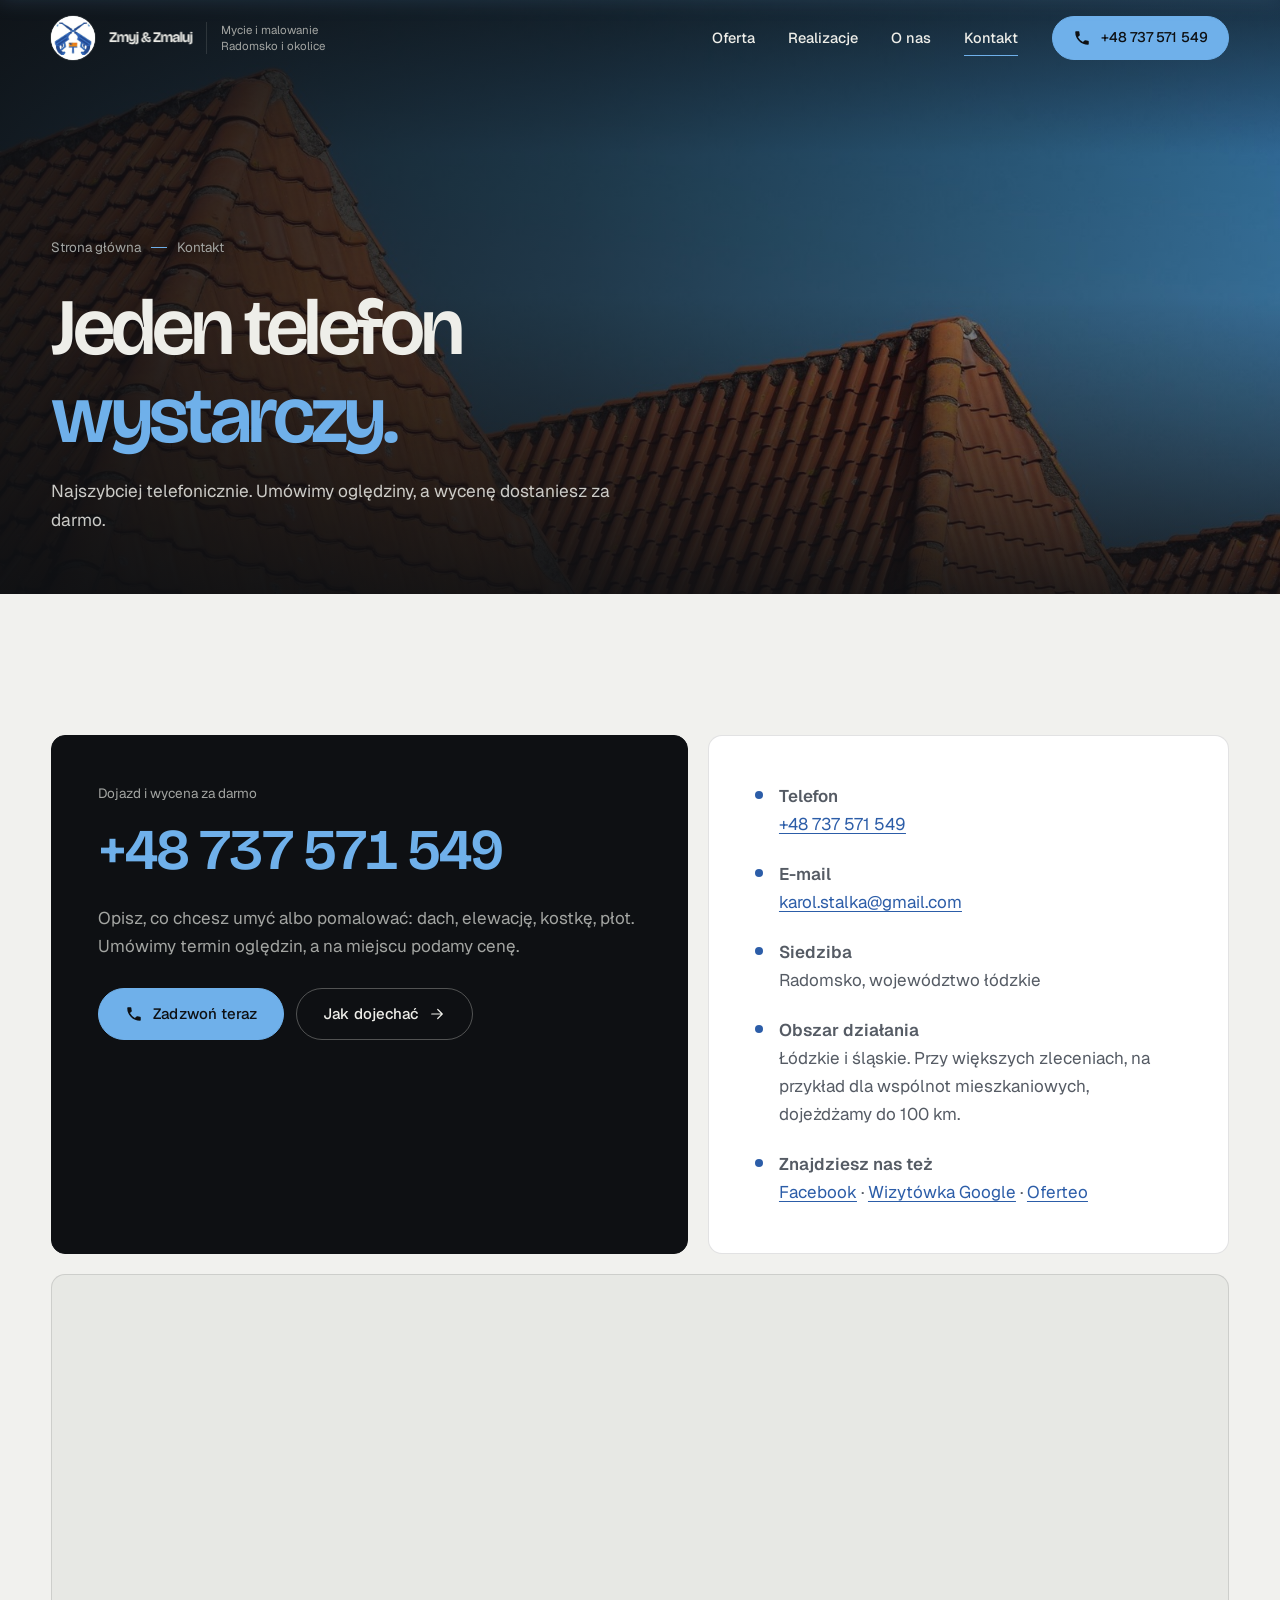
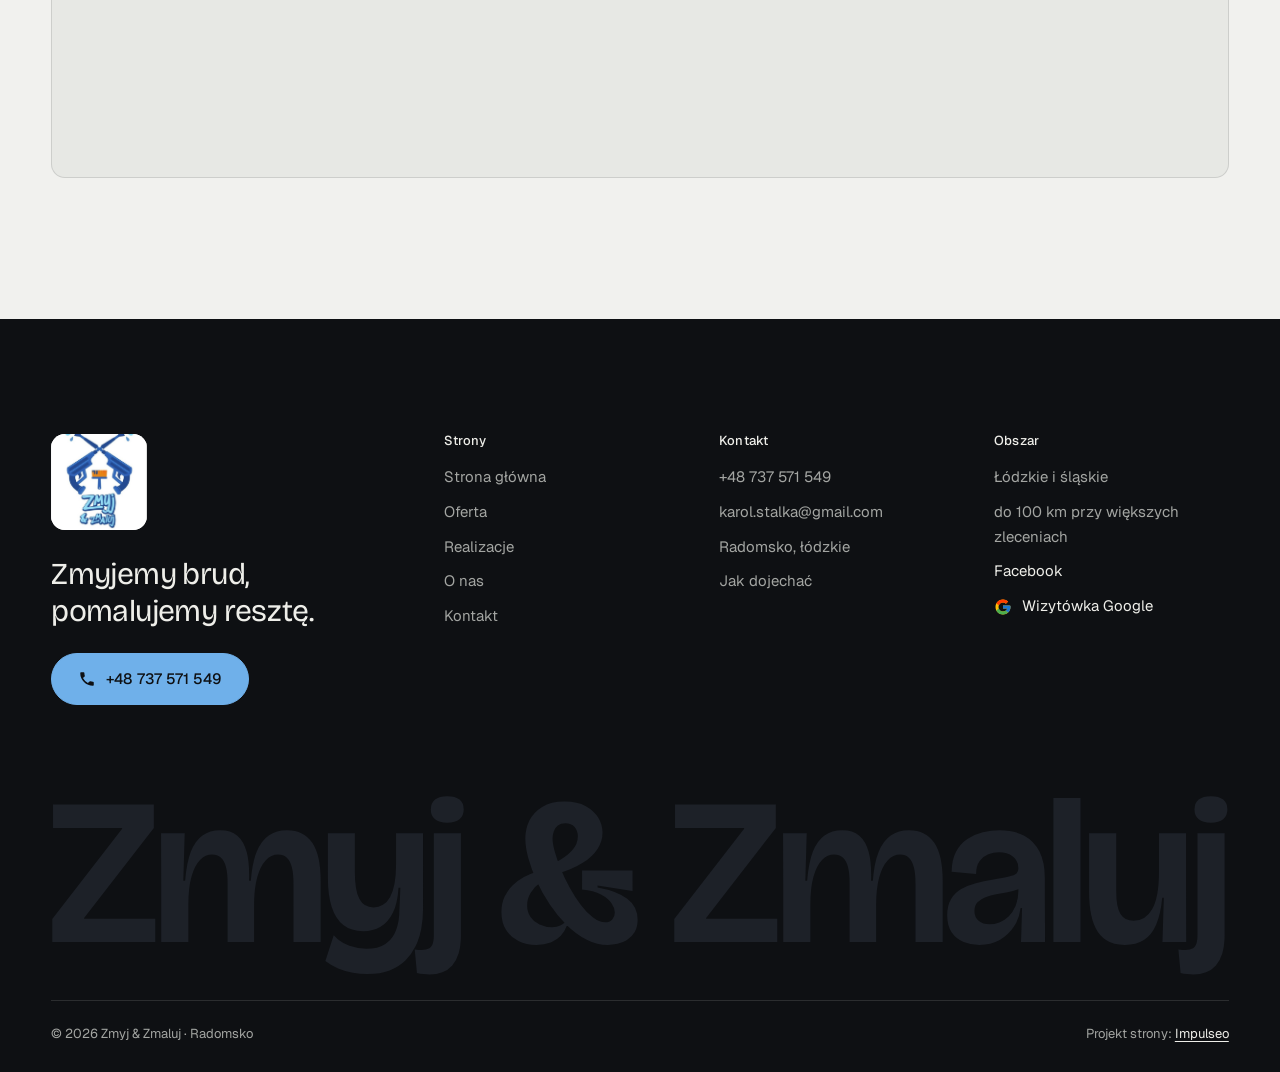
==== commit 01a8f617: "[claude-edit][cmt:48fc3314-17bd-4b02-83a8-a6259ef69951] nowy projekt strony na wzór ElMac: grafit + " ====
--- a/kontakt.html
+++ b/kontakt.html
@@ -3,118 +3,157 @@
 <head>
 <meta charset="UTF-8">
 <meta name="viewport" content="width=device-width, initial-scale=1.0">
-<title>Kontakt - ZMYJ I ZMALUJ</title>
-<meta name="description" content="Kontakt ZMYJ I ZMALUJ - Radomsko, łódzkie">
-<link rel="canonical" href="https://kris20032.github.io/zmyj-i-zmaluj/kontakt.html">
+<title>Kontakt - Zmyj &amp; Zmaluj | Radomsko, tel. +48 737 571 549</title>
+<meta name="description" content="Kontakt z Zmyj &amp; Zmaluj, Radomsko: tel. +48 737 571 549, e-mail karol.stalka@gmail.com. Dojazd i wycena gratis, łódzkie i śląskie.">
+<link rel="canonical" href="https://impulseo-pl.github.io/zmyj-i-zmaluj/kontakt.html">
 <meta name="robots" content="noindex, nofollow">
+<meta name="theme-color" content="#0E1013">
 <meta property="og:type" content="website">
 <meta property="og:locale" content="pl_PL">
-<meta property="og:site_name" content="ZMYJ I ZMALUJ">
-<meta property="og:title" content="Kontakt - ZMYJ I ZMALUJ">
-<meta property="og:description" content="Kontakt ZMYJ I ZMALUJ - Radomsko, łódzkie">
-<meta property="og:url" content="https://kris20032.github.io/zmyj-i-zmaluj/kontakt.html">
-<meta property="og:image" content="https://kris20032.github.io/zmyj-i-zmaluj/img/og.jpg">
+<meta property="og:site_name" content="Zmyj &amp; Zmaluj">
+<meta property="og:title" content="Kontakt - Zmyj &amp; Zmaluj | Radomsko, tel. +48 737 571 549">
+<meta property="og:description" content="Kontakt z Zmyj &amp; Zmaluj, Radomsko: tel. +48 737 571 549, e-mail karol.stalka@gmail.com. Dojazd i wycena gratis, łódzkie i śląskie.">
+<meta property="og:url" content="https://impulseo-pl.github.io/zmyj-i-zmaluj/kontakt.html">
+<meta property="og:image" content="https://impulseo-pl.github.io/zmyj-i-zmaluj/img/og.jpg">
 <meta property="og:image:width" content="1200">
 <meta property="og:image:height" content="630">
 <meta name="twitter:card" content="summary_large_image">
+<link rel="icon" href="img/logo-znak.jpg">
+<script>(function(){var d=document.documentElement;d.classList.add('js');try{if(!window.matchMedia('(prefers-reduced-motion: reduce)').matches)d.classList.add('anim');}catch(e){}setTimeout(function(){if(!d.classList.contains('anim-ok'))d.classList.remove('anim');},3500);})();</script>
+<script>(function(){try{var d=document.documentElement,q=/[?&]intro/.test(location.search);if(!q&&window.matchMedia&&matchMedia('(prefers-reduced-motion: reduce)').matches)return;if(!q&&sessionStorage.getItem('zmyj_intro'))return;sessionStorage.setItem('zmyj_intro','1');d.classList.add('intro-on');setTimeout(function(){d.classList.remove('intro-on','intro-gra','intro-out');d.classList.add('hero-go')},4600);}catch(e){}})();</script>
+<link rel="preload" as="image" href="img/head-kontakt.jpg" fetchpriority="high">
 <link rel="preconnect" href="https://fonts.googleapis.com">
 <link rel="preconnect" href="https://fonts.gstatic.com" crossorigin>
-<link href="https://fonts.googleapis.com/css2?family=Space+Grotesk:wght@500;600;700&family=DM+Sans:opsz,wght@9..40,400;9..40,500;9..40,600&display=swap" rel="stylesheet">
-<link rel="stylesheet" href="assets/styles.css?v=d7f6451b">
+<link href="https://fonts.googleapis.com/css2?family=Bricolage+Grotesque:opsz,wght@12..96,400..700&family=Geist:wght@400..600&display=swap" rel="stylesheet">
+<link rel="stylesheet" href="assets/styles.css?v=20261106">
+<script src="assets/lenis.min.js?v=1.1.20" defer></script>
+<script src="assets/main.js?v=20261106" defer></script>
 </head>
 <body>
+<a class="skip" href="#tresc">Przejdź do treści</a>
+<header class="site-head">
+<div class="intro" aria-hidden="true"><span class="intro-line"><i></i></span><span class="intro-meta">mycie ciśnieniowe · malowanie · Radomsko</span></div><div class="head-in">
+  <a class="brand" href="index.html" aria-label="Zmyj &amp; Zmaluj - strona główna">
+    <span class="brand-logo"><img src="img/logo-znak.jpg" alt="" width="240" height="240"></span>
+    <span class="znak"><svg class="wm" viewBox="17 -706 5653 868" role="img" aria-label="Zmyj &amp; Zmaluj"><path pathLength="1" style="--i:0" d="M23 0V-111.3L358.4 -544.5V-547.5H26.6V-660H510.6V-548L175.9 -115.5V-112.5H517.4V0Z"/><path pathLength="1" style="--i:1" d="M546.1 0V-264.8L545.2 -522.6H658.8L652.2 -294.4H660.8Q667.8 -381.1 688.5 -434.3Q709.1 -487.4 744.2 -512Q779.3 -536.6 828.8 -536.6Q880 -536.6 911.3 -510.5Q942.6 -484.3 956.7 -430.8Q970.8 -377.3 967.7 -294.4H976.3Q982.7 -380.1 1004.3 -433.3Q1025.8 -486.4 1062.3 -511.5Q1098.7 -536.6 1150.1 -536.6Q1190.8 -536.6 1220.8 -521.6Q1250.8 -506.6 1271.2 -476.5Q1291.5 -446.3 1301.5 -400.7Q1311.5 -355 1311.5 -293.7V0H1181V-280Q1181 -327.9 1173.1 -359.1Q1165.3 -390.3 1149.1 -405.3Q1133 -420.4 1107.6 -420.4Q1073.2 -420.4 1047.2 -392.1Q1021.1 -363.8 1006.6 -309.7Q992 -255.7 992 -176.8V0H864.6V-284.9Q864.6 -331.3 856.6 -361.1Q848.6 -391 832.2 -405.7Q815.9 -420.4 790.8 -420.4Q758 -420.4 732.3 -394.5Q706.6 -368.6 691.5 -314.5Q676.3 -260.5 676.3 -176.8V0Z"/><path pathLength="1" style="--i:2" d="M1535.8 153.3Q1502.2 153.3 1465.8 146.8Q1429.3 140.3 1395.4 126.3Q1361.5 112.3 1334.1 90.8L1374.1 -32.6Q1406.5 3.2 1449.4 17.8Q1492.2 32.4 1530.8 32.4Q1587 32.4 1622 8.8Q1657 -14.7 1673.2 -57.2Q1689.5 -99.6 1689.5 -156.3L1694 -261.2H1685.3Q1680.9 -187 1658.1 -140.7Q1635.4 -94.4 1598.9 -73.1Q1562.4 -51.8 1515.8 -51.8Q1457.6 -51.8 1420.2 -81.4Q1382.9 -111 1364.5 -168.1Q1346.1 -225.2 1346.1 -307.1V-522.6H1475.6V-338Q1475.6 -249.4 1497.1 -207.9Q1518.5 -166.3 1565 -166.3Q1590.4 -166.3 1610.7 -178.8Q1631 -191.2 1644.9 -216.6Q1658.8 -242 1666 -280.2Q1673.3 -318.4 1673.3 -368.9V-522.6H1802.8V-152.4Q1802.8 -108 1794.5 -63.8Q1786.2 -19.6 1767.5 19.4Q1748.8 58.3 1718.2 88.6Q1687.5 118.8 1642.4 136.1Q1597.4 153.3 1535.8 153.3Z"/><path pathLength="1" style="--i:3" d="M1834.5 155.6Q1820.6 155.6 1805.3 153.5Q1790 151.4 1773.6 147.9L1763 35.2Q1812.2 43.5 1833.5 30Q1854.7 16.5 1854.7 -31.8V-522.6H1984.9V-31.8Q1984.9 18 1974.2 53.6Q1963.5 89.1 1943.2 111.9Q1922.9 134.6 1895.5 145.1Q1868 155.6 1834.5 155.6ZM1919.1 -572.6Q1880.6 -572.6 1860.5 -589.1Q1840.3 -605.6 1840.3 -636.4Q1840.3 -668 1860.6 -684.2Q1880.9 -700.4 1919 -700.4Q1958 -700.4 1978.2 -683.9Q1998.3 -667.3 1998.3 -636Q1998.3 -606 1978.1 -589.3Q1957.9 -572.6 1919.1 -572.6Z"/><path pathLength="1" style="--i:4" d="M2690.2 14.1Q2636.5 14.1 2586.5 -12.1Q2536.4 -38.3 2492.1 -82.1Q2447.7 -125.9 2411.5 -180.4Q2375.3 -234.9 2348.8 -292.5Q2322.3 -350.1 2308.1 -403Q2293.9 -456 2293.9 -496.7Q2293.9 -542.7 2313.4 -583Q2333 -623.3 2374.9 -648.9Q2416.8 -674.4 2482.7 -674.4Q2544.3 -674.4 2584.3 -652.5Q2624.3 -630.6 2644.5 -596.5Q2664.6 -562.5 2664.6 -525.2Q2664.6 -484.3 2640.6 -447.3Q2616.6 -410.3 2569.6 -380.2Q2522.5 -350.1 2452.5 -329.4L2436.3 -380.4Q2490 -408 2518 -439.3Q2546 -470.6 2546 -507.2Q2546 -534.4 2530.4 -552.3Q2514.8 -570.3 2485.9 -570.3Q2463.8 -570.3 2450 -559.1Q2436.1 -548 2430.4 -531.3Q2424.7 -514.6 2424.7 -497Q2424.7 -472.2 2435.5 -433.2Q2446.2 -394.1 2465.1 -348.8Q2484 -303.4 2508.7 -258.6Q2533.4 -213.7 2561.5 -176.8Q2589.5 -139.9 2619.1 -117.4Q2648.6 -94.9 2676.7 -94.9Q2699.1 -94.9 2711.3 -108.6Q2723.6 -122.2 2723.6 -141.7Q2723.6 -162.9 2707.6 -186Q2691.7 -209 2657.3 -227.8Q2622.8 -246.6 2566.3 -252.3V-344.1H2808.6V-244.9L2640.7 -271.8V-262.2Q2733.2 -245.5 2783.2 -208.2Q2833.1 -171 2833.1 -106.9Q2833.1 -71.6 2819.2 -48Q2805.2 -24.5 2783.3 -10.7Q2761.3 3 2736.5 8.6Q2711.6 14.1 2690.2 14.1ZM2346.5 13.8Q2298.8 13.8 2260.8 -4.9Q2222.8 -23.7 2201 -58.9Q2179.2 -94.2 2179.2 -143.6Q2179.2 -185 2194.2 -217.1Q2209.2 -249.2 2233.7 -272.9Q2258.3 -296.6 2287.5 -312.5Q2316.7 -328.4 2345.4 -336.8L2366.8 -285.6Q2336.9 -265.7 2319.8 -236.9Q2302.7 -208.2 2302.7 -177.1Q2302.7 -144.8 2318.8 -120.9Q2334.8 -96.9 2362.1 -84Q2389.4 -71 2422.5 -71Q2445.8 -71 2461.8 -79Q2477.8 -87 2490 -99.4L2500.7 -76.8H2492.7Q2483.7 -50.9 2464.2 -30.3Q2444.8 -9.8 2415.3 2Q2385.9 13.8 2346.5 13.8Z"/><path pathLength="1" style="--i:5" d="M3009 0V-111.3L3344.4 -544.5V-547.5H3012.6V-660H3496.6V-548L3161.9 -115.5V-112.5H3503.4V0Z"/><path pathLength="1" style="--i:6" d="M3532.1 0V-264.8L3531.2 -522.6H3644.8L3638.2 -294.4H3646.8Q3653.8 -381.1 3674.5 -434.3Q3695.1 -487.4 3730.2 -512Q3765.3 -536.6 3814.8 -536.6Q3866 -536.6 3897.3 -510.5Q3928.6 -484.3 3942.7 -430.8Q3956.8 -377.3 3953.7 -294.4H3962.3Q3968.7 -380.1 3990.3 -433.3Q4011.8 -486.4 4048.3 -511.5Q4084.7 -536.6 4136.1 -536.6Q4176.8 -536.6 4206.8 -521.6Q4236.8 -506.6 4257.2 -476.5Q4277.5 -446.3 4287.5 -400.7Q4297.5 -355 4297.5 -293.7V0H4167V-280Q4167 -327.9 4159.1 -359.1Q4151.3 -390.3 4135.1 -405.3Q4119 -420.4 4093.6 -420.4Q4059.2 -420.4 4033.2 -392.1Q4007.1 -363.8 3992.6 -309.7Q3978 -255.7 3978 -176.8V0H3850.6V-284.9Q3850.6 -331.3 3842.6 -361.1Q3834.6 -391 3818.2 -405.7Q3801.9 -420.4 3776.8 -420.4Q3744 -420.4 3718.3 -394.5Q3692.6 -368.6 3677.5 -314.5Q3662.3 -260.5 3662.3 -176.8V0Z"/><path pathLength="1" style="--i:7" d="M4473.9 13.7Q4433.6 13.7 4398.3 -0.6Q4363.1 -14.9 4341.1 -46.2Q4319.2 -77.6 4319.2 -129.1Q4319.2 -176.3 4337.3 -206.1Q4355.4 -235.8 4386.6 -254.2Q4417.9 -272.5 4456.5 -282.3Q4495.1 -292.1 4535.4 -299.1Q4589.5 -308.8 4616.1 -314.7Q4642.7 -320.5 4651.7 -329Q4660.8 -337.4 4660.8 -352.6Q4660.8 -390.6 4634.3 -410.7Q4607.9 -430.8 4566.9 -430.8Q4541.6 -430.8 4516.6 -421.3Q4491.6 -411.8 4475.1 -389Q4458.5 -366.3 4457.7 -326.2L4340.4 -337.1Q4341.1 -395 4361.6 -433.6Q4382.2 -472.3 4416.1 -494.8Q4450.1 -517.2 4490.3 -526.9Q4530.5 -536.6 4570.5 -536.6Q4640.5 -536.6 4689 -510.4Q4737.4 -484.2 4762.7 -433.3Q4787.9 -382.5 4787.9 -307.7V-211.9Q4788.2 -176.8 4788.4 -141.2Q4788.5 -105.6 4788.7 -70.3Q4788.8 -35.1 4788.8 0H4673.4Q4674.9 -40.2 4676.1 -80Q4677.3 -119.9 4678.5 -163.9H4671.6Q4666.1 -114.7 4639.8 -74.3Q4613.6 -34 4571.3 -10.1Q4529.1 13.7 4473.9 13.7ZM4522 -85.1Q4545.3 -85.1 4569.5 -94.5Q4593.6 -103.8 4614.1 -123.3Q4634.6 -142.8 4647.4 -173.4Q4660.2 -203.9 4660.8 -245.6L4661.1 -269L4687.8 -274.4Q4678.3 -260.2 4656.9 -252Q4635.6 -243.9 4608.6 -239.2Q4581.5 -234.6 4554 -229.6Q4526.4 -224.7 4502.8 -215.7Q4479.2 -206.7 4464.6 -191.2Q4450 -175.7 4450 -148.6Q4450 -118.7 4469.9 -101.9Q4489.7 -85.1 4522 -85.1Z"/><path pathLength="1" style="--i:8" d="M4828.8 0V-691H4959V0Z"/><path pathLength="1" style="--i:9" d="M5171.9 13.7Q5083.5 13.7 5041.8 -49Q5000.2 -111.7 5000.2 -242.3V-522.6H5130.7V-243.7Q5130.7 -166.8 5151 -134.4Q5171.2 -101.9 5213.9 -101.9Q5241.9 -101.9 5264.3 -115.7Q5286.7 -129.4 5302.8 -157.6Q5318.9 -185.7 5327.3 -229.8Q5335.7 -273.8 5335.7 -335.4V-522.6H5465.9V-249.7L5466.5 0H5352.5L5359.1 -212.6H5351.5Q5344 -133.5 5322.2 -83.6Q5300.5 -33.8 5263.3 -10Q5226.2 13.7 5171.9 13.7Z"/><path pathLength="1" style="--i:10" d="M5500.5 155.6Q5486.6 155.6 5471.3 153.5Q5456 151.4 5439.6 147.9L5429 35.2Q5478.2 43.5 5499.5 30Q5520.7 16.5 5520.7 -31.8V-522.6H5650.9V-31.8Q5650.9 18 5640.2 53.6Q5629.5 89.1 5609.2 111.9Q5588.9 134.6 5561.5 145.1Q5534 155.6 5500.5 155.6ZM5585.1 -572.6Q5546.6 -572.6 5526.5 -589.1Q5506.3 -605.6 5506.3 -636.4Q5506.3 -668 5526.6 -684.2Q5546.9 -700.4 5585 -700.4Q5624 -700.4 5644.2 -683.9Q5664.3 -667.3 5664.3 -636Q5664.3 -606 5644.1 -589.3Q5623.9 -572.6 5585.1 -572.6Z"/></svg></span>
+    <span class="brand-sub">Mycie i&nbsp;malowanie<br>Radomsko i&nbsp;okolice</span>
+  </a>
+  <nav class="nav-links" aria-label="Menu główne">
+    <a class="nl" href="oferta.html">Oferta</a><a class="nl" href="realizacje.html">Realizacje</a><a class="nl" href="o-nas.html">O&nbsp;nas</a><a class="nl" href="kontakt.html" aria-current="page">Kontakt</a>
+    <a class="btn btn-copper nav-cta" href="tel:+48737571549"><svg class="ico" width="16" height="16" viewBox="0 0 24 24" fill="none" aria-hidden="true"><path d="M6.6 10.8a15.5 15.5 0 0 0 6.6 6.6l2.2-2.2a1 1 0 0 1 1-.24 11.4 11.4 0 0 0 3.6.58 1 1 0 0 1 1 1V20a1 1 0 0 1-1 1A17 17 0 0 1 3 4a1 1 0 0 1 1-1h3.5a1 1 0 0 1 1 1c0 1.25.2 2.46.58 3.6a1 1 0 0 1-.25 1l-2.23 2.2Z" fill="currentColor"/></svg>+48 737 571 549</a>
+  </nav>
+  <button class="burger" type="button" aria-label="Otwórz menu" aria-expanded="false" aria-controls="mnav"><span></span><span></span></button>
+</div>
+</header>
+<script>(function(){var d=document.documentElement;if(!d.classList.contains('intro-on'))return;
+var wyszlo=false,koniec=false,t0=Date.now();
+function heroGotowe(){var im=document.querySelector('.hero-media img, .pagehead-media img');return !!(im&&im.complete&&im.naturalWidth>0);}
+function sprzataj(){if(koniec)return;koniec=true;d.classList.add('hero-go');d.classList.remove('intro-on','intro-gra','intro-out');
+['--i-w','--i-h','--i-px','--i-py','--i-zmniejsz','--i-baza-w','--i-baza-h'].forEach(function(k){d.style.removeProperty(k);});
+try{document.dispatchEvent(new Event('wejscie:koniec'));}catch(e){}}
+function wyjdz(){if(wyszlo||koniec)return;wyszlo=true;d.classList.add('intro-out');setTimeout(function(){d.classList.add('hero-go');},240);setTimeout(sprzataj,880);}
+function moze(){if(wyszlo||koniec)return;var t=Date.now()-t0;if(t>=1500&&(heroGotowe()||t>=1900))wyjdz();else setTimeout(moze,60);}
+try{var znak=document.querySelector('.brand .znak'),wm=znak&&znak.querySelector('.wm');if(!wm){sprzataj();return;}
+znak.classList.add('mierze');var r=wm.getBoundingClientRect();znak.classList.remove('mierze');
+if(!r.width||!r.height){sprzataj();return;}
+var W=window.innerWidth,H=window.innerHeight,cel=W<680?Math.min(W*0.84,360):Math.min(W*0.52,760);cel=Math.max(r.width,cel);
+var u=function(k,v){d.style.setProperty(k,v);};
+u('--i-w',Math.round(cel)+'px');u('--i-h',Math.round(cel*r.height/r.width)+'px');u('--i-zmniejsz',(r.width/cel).toFixed(4));
+u('--i-px',Math.round(r.left+r.width/2-W/2)+'px');u('--i-py',Math.round(r.top+r.height/2-H/2)+'px');
+u('--i-baza-w',Math.round(r.width)+'px');u('--i-baza-h',Math.round(r.height)+'px');
+requestAnimationFrame(function(){requestAnimationFrame(function(){d.classList.add('intro-gra');t0=Date.now();moze();});});
+['wheel','touchstart','keydown','pointerdown'].forEach(function(ev){window.addEventListener(ev,function(){sprzataj();},{once:true,passive:true});});
+setTimeout(sprzataj,4100);
+}catch(e){sprzataj();}})();</script>
+<div class="mnav" id="mnav">
+  <div class="mnav-in">
+    <a class="ml" href="index.html">Strona główna</a><a class="ml" href="oferta.html">Oferta</a><a class="ml" href="realizacje.html">Realizacje</a><a class="ml" href="o-nas.html">O&nbsp;nas</a><a class="ml" href="kontakt.html" aria-current="page">Kontakt</a>
+    <div class="mnav-foot">
+      <span>Dojazd i&nbsp;wycena za darmo</span>
+      <a class="btn btn-copper" href="tel:+48737571549"><svg class="ico" width="16" height="16" viewBox="0 0 24 24" fill="none" aria-hidden="true"><path d="M6.6 10.8a15.5 15.5 0 0 0 6.6 6.6l2.2-2.2a1 1 0 0 1 1-.24 11.4 11.4 0 0 0 3.6.58 1 1 0 0 1 1 1V20a1 1 0 0 1-1 1A17 17 0 0 1 3 4a1 1 0 0 1 1-1h3.5a1 1 0 0 1 1 1c0 1.25.2 2.46.58 3.6a1 1 0 0 1-.25 1l-2.23 2.2Z" fill="currentColor"/></svg>+48 737 571 549</a>
+    </div>
+  </div>
+</div>
+<main id="tresc">
 
-<header class="nav">
-  <div class="wrap nav-inner">
-    <a class="brand brand-has-logo" href="index.html"><img class="brand-logo" src="img/logo.jpg" alt="ZMYJ I ZMALUJ" width="794" height="794" decoding="async"></a>
-    <nav class="nav-links">
-      <a href="oferta.html">Oferta</a>
-      <a href="realizacje.html">Realizacje</a>
-      <a href="o-nas.html">O nas</a>
-      <a href="kontakt.html" class="active" aria-current="page">Kontakt</a>
-      <a href="tel:+48737571549" class="btn btn-accent">Zadzwoń +48 737 571 549</a>
-    </nav>
-    <button class="nav-toggle" aria-label="Menu"><span></span><span></span><span></span></button>
-  </div>
-</header>
-
-<main>
 <section class="pagehead">
-  <img src="img/g9.jpg" alt="ZMYJ I ZMALUJ - Zapytaj o wycenę" width="1600" height="1068" decoding="async">
-  <div class="wrap">
-    <span class="eyebrow">Kontakt</span>
-    <h1>Zapytaj o wycenę</h1>
-    <p>Odpowiemy na pytania i przygotujemy wycenę.</p>
+  <div class="pagehead-media"><img src="img/head-kontakt.jpg" alt="Dach z pomarańczowej dachówki na tle nieba" width="1600" height="1068" decoding="async" fetchpriority="high"></div>
+  <div class="ph-in">
+    <p class="crumb up" style="--d:0"><a href="index.html">Strona główna</a><span class="sl" aria-hidden="true"></span>Kontakt</p>
+    <h1><span class="ln"><span class="ln-i" style="--k:0">Jeden telefon</span></span><span class="ln"><span class="ln-i" style="--k:1"><em>wystarczy.</em></span></span></h1>
+    <p class="ph-lead up" style="--d:300">Najszybciej telefonicznie. Umówimy oględziny, a&nbsp;wycenę dostaniesz za darmo.</p>
   </div>
 </section>
-<section>
-  <div class="wrap contact-grid">
-    <div class="reveal">
-      <span class="eyebrow">Dane kontaktowe</span>
-      <h2 style="margin:var(--space-4) 0 var(--space-6)">ZMYJ I ZMALUJ</h2>
-      <div class="info-list">
-        <div class="info-row"><div class="ic"><svg class="ico-tel" width="16" height="16" viewBox="0 0 24 24" fill="none" aria-hidden="true"><path d="M6.6 10.8a15.5 15.5 0 0 0 6.6 6.6l2.2-2.2a1 1 0 0 1 1-.24 11.4 11.4 0 0 0 3.6.58 1 1 0 0 1 1 1V20a1 1 0 0 1-1 1A17 17 0 0 1 3 4a1 1 0 0 1 1-1h3.5a1 1 0 0 1 1 1c0 1.25.2 2.46.58 3.6a1 1 0 0 1-.25 1l-2.23 2.2Z" fill="currentColor"/></svg></div><div><div class="lbl">Telefon</div><a class="val" href="tel:+48737571549">+48 737 571 549</a></div></div>
-        <div class="info-row"><div class="ic"><svg class="ico-mail" width="16" height="16" viewBox="0 0 24 24" fill="none" aria-hidden="true"><rect x="3.2" y="5.5" width="17.6" height="13" rx="1.6" stroke="currentColor" stroke-width="1.6"/><path d="M4 7l8 6 8-6" stroke="currentColor" stroke-width="1.6" stroke-linecap="round" stroke-linejoin="round"/></svg></div><div><div class="lbl">E-mail</div><a class="val" href="mailto:karol.stalka@gmail.com">karol.stalka@gmail.com</a></div></div>
-        <div class="info-row"><div class="ic"><svg class="ico-pin" width="16" height="16" viewBox="0 0 24 24" fill="none" aria-hidden="true"><path d="M12 21s7-6.1 7-11.5A7 7 0 0 0 5 9.5C5 14.9 12 21 12 21Z" stroke="currentColor" stroke-width="1.6" fill="none"/><circle cx="12" cy="9.5" r="2.4" fill="currentColor"/></svg></div><div><div class="lbl">Adres</div><div class="val">Radomsko, łódzkie</div></div></div>
+
+<section class="sec">
+  <div class="wrap">
+    <div class="k-grid">
+      <div class="k-card dark rv">
+        <span class="lbl">Dojazd i&nbsp;wycena za darmo</span>
+        <a class="k-phone" href="tel:+48737571549">+48 737 571 549</a>
+        <p>Opisz, co chcesz umyć albo pomalować: dach, elewację, kostkę, płot. Umówimy termin oględzin, a&nbsp;na miejscu podamy cenę.</p>
+        <div class="cta-row" style="margin-top:28px">
+          <a class="btn btn-copper" href="tel:+48737571549"><svg class="ico" width="16" height="16" viewBox="0 0 24 24" fill="none" aria-hidden="true"><path d="M6.6 10.8a15.5 15.5 0 0 0 6.6 6.6l2.2-2.2a1 1 0 0 1 1-.24 11.4 11.4 0 0 0 3.6.58 1 1 0 0 1 1 1V20a1 1 0 0 1-1 1A17 17 0 0 1 3 4a1 1 0 0 1 1-1h3.5a1 1 0 0 1 1 1c0 1.25.2 2.46.58 3.6a1 1 0 0 1-.25 1l-2.23 2.2Z" fill="currentColor"/></svg>Zadzwoń teraz</a>
+          <a class="btn btn-ghost" href="https://www.google.com/maps/place/ZMYJ+I+ZMALUJ/@51.0635569,19.4487373,15z/data=!4m6!3m5!1s0x471755c229f0ec9d:0x13a7df13c841205b!8m2!3d51.0635569!4d19.4487373!16s%2Fg%2F11s5fxjgc0" target="_blank" rel="noopener">Jak dojechać<svg class="ico arr" width="18" height="18" viewBox="0 0 24 24" fill="none" stroke="currentColor" stroke-width="1.6" stroke-linecap="round" stroke-linejoin="round" aria-hidden="true"><path d="M5 12h14M13 6l6 6-6 6"/></svg></a>
+        </div>
+      </div>
+      <div class="k-card rv" style="--d:120">
+        <ul class="k-list">
+          <li><i class="kd" aria-hidden="true"></i><span><b>Telefon</b><a class="u" href="tel:+48737571549">+48 737 571 549</a></span></li>
+          <li><i class="kd" aria-hidden="true"></i><span><b>E-mail</b><a class="u" href="mailto:karol.stalka@gmail.com">karol.stalka@gmail.com</a></span></li>
+          <li><i class="kd" aria-hidden="true"></i><span><b>Siedziba</b>Radomsko, województwo łódzkie</span></li>
+          <li><i class="kd" aria-hidden="true"></i><span><b>Obszar działania</b>Łódzkie i&nbsp;śląskie. Przy większych zleceniach, na przykład dla wspólnot mieszkaniowych, dojeżdżamy do 100 km.</span></li>
+          <li><i class="kd" aria-hidden="true"></i><span><b>Znajdziesz nas też</b><a class="u" href="https://www.facebook.com/zmyjzmaluj/" target="_blank" rel="noopener">Facebook</a> · <a class="u" href="https://www.google.com/maps/place/ZMYJ+I+ZMALUJ/@51.0635569,19.4487373,15z/data=!4m6!3m5!1s0x471755c229f0ec9d:0x13a7df13c841205b!8m2!3d51.0635569!4d19.4487373!16s%2Fg%2F11s5fxjgc0" target="_blank" rel="noopener">Wizytówka Google</a> · <a class="u" href="https://www.oferteo.pl/zmyj-i-zmaluj/firma/5795150" target="_blank" rel="noopener">Oferteo</a></span></li>
+        </ul>
       </div>
     </div>
-    <div class="reveal">
-      <form class="form" action="https://formsubmit.co/karol.stalka@gmail.com" method="POST">
-        <input type="hidden" name="_subject" value="Zapytanie ze strony ZMYJ I ZMALUJ">
-        <input type="hidden" name="_captcha" value="false">
-        <input type="hidden" name="_template" value="table">
-        <div class="fld"><label for="name">Imię / firma</label><input id="name" name="name" type="text" placeholder="np. Jan Kowalski" required></div>
-        <div class="fld"><label for="email">E-mail</label><input id="email" name="email" type="email" placeholder="adres@email.pl" required></div>
-        <div class="fld"><label for="phone">Telefon</label><input id="phone" name="phone" type="tel" placeholder="+48 ..."></div>
-        <div class="fld"><label for="msg">Czego dotyczy zapytanie?</label><textarea id="msg" name="message" placeholder="Napisz krótko, w czym możemy pomóc" required></textarea></div>
-        <button type="submit" class="btn btn-accent" style="width:100%;justify-content:center">Wyślij zapytanie <span class="arr">→</span></button>
-        <p class="note">Wiadomość trafi bezpośrednio do nas. Można też zadzwonić: +48 737 571 549.</p>
-      </form>
+    <div class="map map-lg rv">
+      <iframe title="Mapa dojazdu - Zmyj &amp; Zmaluj, Radomsko" src="https://maps.google.com/maps?q=51.0635569,19.4487373&z=9&output=embed" loading="lazy" referrerpolicy="no-referrer-when-downgrade"></iframe>
     </div>
   </div>
 </section>
-<section style="padding-top:0">
-  <div class="wrap reveal">
-    <iframe class="map" title="ZMYJ I ZMALUJ - Radomsko" src="https://maps.google.com/maps?q=51.0635569%2C19.4487373&z=15&output=embed" loading="lazy" referrerpolicy="no-referrer-when-downgrade"></iframe>
-  </div>
-</section>
 </main>
-
-<footer>
+<footer class="site-foot">
   <div class="wrap">
-    <div class="foot-grid">
-      <div class="foot-brand">
-        <div class="name">ZMYJ I ZMALUJ</div>
-        <p>Myjemy wysokim ciśnieniem dachy, elewacje, płoty i kostkę brukową, a potem malujemy albo impregnujemy to, co tego potrzebuje.</p>
+    <div class="foot-top">
+      <div>
+        <span class="foot-logo"><img src="img/logo.jpg" alt="Logo Zmyj &amp; Zmaluj" width="794" height="794" loading="lazy" decoding="async"></span>
+        <p class="foot-claim">Zmyjemy brud, pomalujemy resztę.</p>
+        <a class="btn btn-copper" href="tel:+48737571549"><svg class="ico" width="16" height="16" viewBox="0 0 24 24" fill="none" aria-hidden="true"><path d="M6.6 10.8a15.5 15.5 0 0 0 6.6 6.6l2.2-2.2a1 1 0 0 1 1-.24 11.4 11.4 0 0 0 3.6.58 1 1 0 0 1 1 1V20a1 1 0 0 1-1 1A17 17 0 0 1 3 4a1 1 0 0 1 1-1h3.5a1 1 0 0 1 1 1c0 1.25.2 2.46.58 3.6a1 1 0 0 1-.25 1l-2.23 2.2Z" fill="currentColor"/></svg>+48 737 571 549</a>
       </div>
-      <div class="foot-col">
-        <h4>Nawigacja</h4>
-        <a href="oferta.html">Oferta</a>
-        <a href="realizacje.html">Realizacje</a>
-        <a href="o-nas.html">O nas</a>
-        <a href="kontakt.html">Kontakt</a>
+      <div>
+        <h4>Strony</h4>
+        <ul><li><a href="index.html">Strona główna</a></li><li><a href="oferta.html">Oferta</a></li><li><a href="realizacje.html">Realizacje</a></li><li><a href="o-nas.html">O&nbsp;nas</a></li><li><a href="kontakt.html">Kontakt</a></li></ul>
       </div>
-      <div class="foot-col">
+      <div>
         <h4>Kontakt</h4>
-        <a href="tel:+48737571549">+48 737 571 549</a>
-        <a href="mailto:karol.stalka@gmail.com">karol.stalka@gmail.com</a>
-        <p>Radomsko, łódzkie</p>
-        <a href="https://www.google.com/maps/place/ZMYJ+I+ZMALUJ/@51.0635569,19.4487373,15z/data=!4m6!3m5!1s0x471755c229f0ec9d:0x13a7df13c841205b!8m2!3d51.0635569!4d19.4487373!16s%2Fg%2F11s5fxjgc0" target="_blank" rel="noopener">Jak dojechać →</a>
-      <div class="foot-soc">
-        <a class="soc" href="https://www.facebook.com/zmyjzmaluj/" target="_blank" rel="noopener" aria-label="Facebook - ZMYJ I ZMALUJ"><svg viewBox="0 0 24 24" aria-hidden="true" focusable="false"><path d="M9.101 23.691v-7.98H6.627v-3.667h2.474v-1.58c0-4.085 1.848-5.978 5.858-5.978.401 0 .955.042 1.468.103a8.68 8.68 0 0 1 1.141.195v3.325a8.623 8.623 0 0 0-.653-.036 26.805 26.805 0 0 0-.733-.009c-.707 0-1.259.096-1.675.309a1.686 1.686 0 0 0-.679.622c-.258.42-.374.995-.374 1.752v1.297h3.919l-.386 2.103-.287 1.564h-3.246v8.245C19.396 23.238 24 18.179 24 12.044c0-6.627-5.373-12-12-12s-12 5.373-12 12c0 5.628 3.874 10.35 9.101 11.647Z" fill="currentColor"/></svg></a>
-        <a class="soc" href="https://www.google.com/maps/place/ZMYJ+I+ZMALUJ/@51.0635569,19.4487373,15z/data=!4m6!3m5!1s0x471755c229f0ec9d:0x13a7df13c841205b!8m2!3d51.0635569!4d19.4487373!16s%2Fg%2F11s5fxjgc0" target="_blank" rel="noopener" aria-label="Google - ZMYJ I ZMALUJ"><svg viewBox="0 0 24 24" aria-hidden="true" focusable="false"><path d="M12.48 10.92v3.28h7.84c-.24 1.84-.853 3.187-1.787 4.133-1.147 1.147-2.933 2.4-6.053 2.4-4.827 0-8.6-3.893-8.6-8.72s3.773-8.72 8.6-8.72c2.6 0 4.507 1.027 5.907 2.347l2.307-2.307C18.747 1.44 16.133 0 12.48 0 5.867 0 .307 5.387.307 12s5.56 12 12.173 12c3.573 0 6.267-1.173 8.373-3.36 2.16-2.16 2.84-5.213 2.84-7.667 0-.76-.053-1.467-.173-2.053H12.48z" fill="currentColor"/></svg></a>
+        <ul>
+          <li><a href="tel:+48737571549">+48 737 571 549</a></li>
+          <li><a href="mailto:karol.stalka@gmail.com">karol.stalka@gmail.com</a></li>
+          <li>Radomsko, łódzkie</li>
+          <li><a href="https://www.google.com/maps/place/ZMYJ+I+ZMALUJ/@51.0635569,19.4487373,15z/data=!4m6!3m5!1s0x471755c229f0ec9d:0x13a7df13c841205b!8m2!3d51.0635569!4d19.4487373!16s%2Fg%2F11s5fxjgc0" target="_blank" rel="noopener">Jak dojechać</a></li>
+        </ul>
       </div>
+      <div>
+        <h4>Obszar</h4>
+        <ul>
+          <li>Łódzkie i&nbsp;śląskie</li>
+          <li>do 100 km przy większych zleceniach</li>
+          <li><a class="soc" href="https://www.facebook.com/zmyjzmaluj/" target="_blank" rel="noopener">Facebook</a></li>
+          <li><a class="soc" href="https://www.google.com/maps/place/ZMYJ+I+ZMALUJ/@51.0635569,19.4487373,15z/data=!4m6!3m5!1s0x471755c229f0ec9d:0x13a7df13c841205b!8m2!3d51.0635569!4d19.4487373!16s%2Fg%2F11s5fxjgc0" target="_blank" rel="noopener" aria-label="Wizytówka Zmyj &amp; Zmaluj w Google"><svg class="g-logo" viewBox="0 0 48 48" aria-hidden="true"><path fill="#FFC107" d="M43.6 20.5H42V20H24v8h11.3C33.7 32.7 29.2 36 24 36c-6.6 0-12-5.4-12-12s5.4-12 12-12c3.1 0 5.8 1.2 7.9 3.1l5.7-5.7C34 6.1 29.3 4 24 4 12.9 4 4 12.9 4 24s8.9 20 20 20 20-8.9 20-20c0-1.3-.1-2.4-.4-3.5z"/><path fill="#FF3D00" d="m6.3 14.7 6.6 4.8C14.7 15.1 19 12 24 12c3.1 0 5.8 1.2 7.9 3.1l5.7-5.7C34 6.1 29.3 4 24 4 16.3 4 9.7 8.3 6.3 14.7z"/><path fill="#4CAF50" d="M24 44c5.2 0 9.9-2 13.4-5.2l-6.2-5.2A11.9 11.9 0 0 1 24 36c-5.2 0-9.6-3.3-11.3-7.9l-6.5 5C9.5 39.6 16.2 44 24 44z"/><path fill="#1976D2" d="M43.6 20.5H42V20H24v8h11.3a12 12 0 0 1-4.1 5.6l6.2 5.2C37 39.2 44 34 44 24c0-1.3-.1-2.4-.4-3.5z"/></svg>Wizytówka Google</a></li>
+        </ul>
       </div>
     </div>
-    <div class="foot-bot">
-      <span>© 2026 ZMYJ I ZMALUJ</span>
+    <div class="foot-mark" aria-hidden="true"><svg class="wm-foot" viewBox="17 -706 5653 868" aria-hidden="true" focusable="false"><path style="--i:0" d="M23 0V-111.3L358.4 -544.5V-547.5H26.6V-660H510.6V-548L175.9 -115.5V-112.5H517.4V0Z"/><path style="--i:1" d="M546.1 0V-264.8L545.2 -522.6H658.8L652.2 -294.4H660.8Q667.8 -381.1 688.5 -434.3Q709.1 -487.4 744.2 -512Q779.3 -536.6 828.8 -536.6Q880 -536.6 911.3 -510.5Q942.6 -484.3 956.7 -430.8Q970.8 -377.3 967.7 -294.4H976.3Q982.7 -380.1 1004.3 -433.3Q1025.8 -486.4 1062.3 -511.5Q1098.7 -536.6 1150.1 -536.6Q1190.8 -536.6 1220.8 -521.6Q1250.8 -506.6 1271.2 -476.5Q1291.5 -446.3 1301.5 -400.7Q1311.5 -355 1311.5 -293.7V0H1181V-280Q1181 -327.9 1173.1 -359.1Q1165.3 -390.3 1149.1 -405.3Q1133 -420.4 1107.6 -420.4Q1073.2 -420.4 1047.2 -392.1Q1021.1 -363.8 1006.6 -309.7Q992 -255.7 992 -176.8V0H864.6V-284.9Q864.6 -331.3 856.6 -361.1Q848.6 -391 832.2 -405.7Q815.9 -420.4 790.8 -420.4Q758 -420.4 732.3 -394.5Q706.6 -368.6 691.5 -314.5Q676.3 -260.5 676.3 -176.8V0Z"/><path style="--i:2" d="M1535.8 153.3Q1502.2 153.3 1465.8 146.8Q1429.3 140.3 1395.4 126.3Q1361.5 112.3 1334.1 90.8L1374.1 -32.6Q1406.5 3.2 1449.4 17.8Q1492.2 32.4 1530.8 32.4Q1587 32.4 1622 8.8Q1657 -14.7 1673.2 -57.2Q1689.5 -99.6 1689.5 -156.3L1694 -261.2H1685.3Q1680.9 -187 1658.1 -140.7Q1635.4 -94.4 1598.9 -73.1Q1562.4 -51.8 1515.8 -51.8Q1457.6 -51.8 1420.2 -81.4Q1382.9 -111 1364.5 -168.1Q1346.1 -225.2 1346.1 -307.1V-522.6H1475.6V-338Q1475.6 -249.4 1497.1 -207.9Q1518.5 -166.3 1565 -166.3Q1590.4 -166.3 1610.7 -178.8Q1631 -191.2 1644.9 -216.6Q1658.8 -242 1666 -280.2Q1673.3 -318.4 1673.3 -368.9V-522.6H1802.8V-152.4Q1802.8 -108 1794.5 -63.8Q1786.2 -19.6 1767.5 19.4Q1748.8 58.3 1718.2 88.6Q1687.5 118.8 1642.4 136.1Q1597.4 153.3 1535.8 153.3Z"/><path style="--i:3" d="M1834.5 155.6Q1820.6 155.6 1805.3 153.5Q1790 151.4 1773.6 147.9L1763 35.2Q1812.2 43.5 1833.5 30Q1854.7 16.5 1854.7 -31.8V-522.6H1984.9V-31.8Q1984.9 18 1974.2 53.6Q1963.5 89.1 1943.2 111.9Q1922.9 134.6 1895.5 145.1Q1868 155.6 1834.5 155.6ZM1919.1 -572.6Q1880.6 -572.6 1860.5 -589.1Q1840.3 -605.6 1840.3 -636.4Q1840.3 -668 1860.6 -684.2Q1880.9 -700.4 1919 -700.4Q1958 -700.4 1978.2 -683.9Q1998.3 -667.3 1998.3 -636Q1998.3 -606 1978.1 -589.3Q1957.9 -572.6 1919.1 -572.6Z"/><path style="--i:4" d="M2690.2 14.1Q2636.5 14.1 2586.5 -12.1Q2536.4 -38.3 2492.1 -82.1Q2447.7 -125.9 2411.5 -180.4Q2375.3 -234.9 2348.8 -292.5Q2322.3 -350.1 2308.1 -403Q2293.9 -456 2293.9 -496.7Q2293.9 -542.7 2313.4 -583Q2333 -623.3 2374.9 -648.9Q2416.8 -674.4 2482.7 -674.4Q2544.3 -674.4 2584.3 -652.5Q2624.3 -630.6 2644.5 -596.5Q2664.6 -562.5 2664.6 -525.2Q2664.6 -484.3 2640.6 -447.3Q2616.6 -410.3 2569.6 -380.2Q2522.5 -350.1 2452.5 -329.4L2436.3 -380.4Q2490 -408 2518 -439.3Q2546 -470.6 2546 -507.2Q2546 -534.4 2530.4 -552.3Q2514.8 -570.3 2485.9 -570.3Q2463.8 -570.3 2450 -559.1Q2436.1 -548 2430.4 -531.3Q2424.7 -514.6 2424.7 -497Q2424.7 -472.2 2435.5 -433.2Q2446.2 -394.1 2465.1 -348.8Q2484 -303.4 2508.7 -258.6Q2533.4 -213.7 2561.5 -176.8Q2589.5 -139.9 2619.1 -117.4Q2648.6 -94.9 2676.7 -94.9Q2699.1 -94.9 2711.3 -108.6Q2723.6 -122.2 2723.6 -141.7Q2723.6 -162.9 2707.6 -186Q2691.7 -209 2657.3 -227.8Q2622.8 -246.6 2566.3 -252.3V-344.1H2808.6V-244.9L2640.7 -271.8V-262.2Q2733.2 -245.5 2783.2 -208.2Q2833.1 -171 2833.1 -106.9Q2833.1 -71.6 2819.2 -48Q2805.2 -24.5 2783.3 -10.7Q2761.3 3 2736.5 8.6Q2711.6 14.1 2690.2 14.1ZM2346.5 13.8Q2298.8 13.8 2260.8 -4.9Q2222.8 -23.7 2201 -58.9Q2179.2 -94.2 2179.2 -143.6Q2179.2 -185 2194.2 -217.1Q2209.2 -249.2 2233.7 -272.9Q2258.3 -296.6 2287.5 -312.5Q2316.7 -328.4 2345.4 -336.8L2366.8 -285.6Q2336.9 -265.7 2319.8 -236.9Q2302.7 -208.2 2302.7 -177.1Q2302.7 -144.8 2318.8 -120.9Q2334.8 -96.9 2362.1 -84Q2389.4 -71 2422.5 -71Q2445.8 -71 2461.8 -79Q2477.8 -87 2490 -99.4L2500.7 -76.8H2492.7Q2483.7 -50.9 2464.2 -30.3Q2444.8 -9.8 2415.3 2Q2385.9 13.8 2346.5 13.8Z"/><path style="--i:5" d="M3009 0V-111.3L3344.4 -544.5V-547.5H3012.6V-660H3496.6V-548L3161.9 -115.5V-112.5H3503.4V0Z"/><path style="--i:6" d="M3532.1 0V-264.8L3531.2 -522.6H3644.8L3638.2 -294.4H3646.8Q3653.8 -381.1 3674.5 -434.3Q3695.1 -487.4 3730.2 -512Q3765.3 -536.6 3814.8 -536.6Q3866 -536.6 3897.3 -510.5Q3928.6 -484.3 3942.7 -430.8Q3956.8 -377.3 3953.7 -294.4H3962.3Q3968.7 -380.1 3990.3 -433.3Q4011.8 -486.4 4048.3 -511.5Q4084.7 -536.6 4136.1 -536.6Q4176.8 -536.6 4206.8 -521.6Q4236.8 -506.6 4257.2 -476.5Q4277.5 -446.3 4287.5 -400.7Q4297.5 -355 4297.5 -293.7V0H4167V-280Q4167 -327.9 4159.1 -359.1Q4151.3 -390.3 4135.1 -405.3Q4119 -420.4 4093.6 -420.4Q4059.2 -420.4 4033.2 -392.1Q4007.1 -363.8 3992.6 -309.7Q3978 -255.7 3978 -176.8V0H3850.6V-284.9Q3850.6 -331.3 3842.6 -361.1Q3834.6 -391 3818.2 -405.7Q3801.9 -420.4 3776.8 -420.4Q3744 -420.4 3718.3 -394.5Q3692.6 -368.6 3677.5 -314.5Q3662.3 -260.5 3662.3 -176.8V0Z"/><path style="--i:7" d="M4473.9 13.7Q4433.6 13.7 4398.3 -0.6Q4363.1 -14.9 4341.1 -46.2Q4319.2 -77.6 4319.2 -129.1Q4319.2 -176.3 4337.3 -206.1Q4355.4 -235.8 4386.6 -254.2Q4417.9 -272.5 4456.5 -282.3Q4495.1 -292.1 4535.4 -299.1Q4589.5 -308.8 4616.1 -314.7Q4642.7 -320.5 4651.7 -329Q4660.8 -337.4 4660.8 -352.6Q4660.8 -390.6 4634.3 -410.7Q4607.9 -430.8 4566.9 -430.8Q4541.6 -430.8 4516.6 -421.3Q4491.6 -411.8 4475.1 -389Q4458.5 -366.3 4457.7 -326.2L4340.4 -337.1Q4341.1 -395 4361.6 -433.6Q4382.2 -472.3 4416.1 -494.8Q4450.1 -517.2 4490.3 -526.9Q4530.5 -536.6 4570.5 -536.6Q4640.5 -536.6 4689 -510.4Q4737.4 -484.2 4762.7 -433.3Q4787.9 -382.5 4787.9 -307.7V-211.9Q4788.2 -176.8 4788.4 -141.2Q4788.5 -105.6 4788.7 -70.3Q4788.8 -35.1 4788.8 0H4673.4Q4674.9 -40.2 4676.1 -80Q4677.3 -119.9 4678.5 -163.9H4671.6Q4666.1 -114.7 4639.8 -74.3Q4613.6 -34 4571.3 -10.1Q4529.1 13.7 4473.9 13.7ZM4522 -85.1Q4545.3 -85.1 4569.5 -94.5Q4593.6 -103.8 4614.1 -123.3Q4634.6 -142.8 4647.4 -173.4Q4660.2 -203.9 4660.8 -245.6L4661.1 -269L4687.8 -274.4Q4678.3 -260.2 4656.9 -252Q4635.6 -243.9 4608.6 -239.2Q4581.5 -234.6 4554 -229.6Q4526.4 -224.7 4502.8 -215.7Q4479.2 -206.7 4464.6 -191.2Q4450 -175.7 4450 -148.6Q4450 -118.7 4469.9 -101.9Q4489.7 -85.1 4522 -85.1Z"/><path style="--i:8" d="M4828.8 0V-691H4959V0Z"/><path style="--i:9" d="M5171.9 13.7Q5083.5 13.7 5041.8 -49Q5000.2 -111.7 5000.2 -242.3V-522.6H5130.7V-243.7Q5130.7 -166.8 5151 -134.4Q5171.2 -101.9 5213.9 -101.9Q5241.9 -101.9 5264.3 -115.7Q5286.7 -129.4 5302.8 -157.6Q5318.9 -185.7 5327.3 -229.8Q5335.7 -273.8 5335.7 -335.4V-522.6H5465.9V-249.7L5466.5 0H5352.5L5359.1 -212.6H5351.5Q5344 -133.5 5322.2 -83.6Q5300.5 -33.8 5263.3 -10Q5226.2 13.7 5171.9 13.7Z"/><path style="--i:10" d="M5500.5 155.6Q5486.6 155.6 5471.3 153.5Q5456 151.4 5439.6 147.9L5429 35.2Q5478.2 43.5 5499.5 30Q5520.7 16.5 5520.7 -31.8V-522.6H5650.9V-31.8Q5650.9 18 5640.2 53.6Q5629.5 89.1 5609.2 111.9Q5588.9 134.6 5561.5 145.1Q5534 155.6 5500.5 155.6ZM5585.1 -572.6Q5546.6 -572.6 5526.5 -589.1Q5506.3 -605.6 5506.3 -636.4Q5506.3 -668 5526.6 -684.2Q5546.9 -700.4 5585 -700.4Q5624 -700.4 5644.2 -683.9Q5664.3 -667.3 5664.3 -636Q5664.3 -606 5644.1 -589.3Q5623.9 -572.6 5585.1 -572.6Z"/></svg></div>
+    <div class="foot-bottom">
+      <span>© 2026 Zmyj &amp; Zmaluj · Radomsko</span>
       <span>Projekt strony: <a class="foot-credit" href="https://impulseo.pl" target="_blank" rel="noopener">Impulseo</a></span>
     </div>
   </div>
 </footer>
-<div class="sticky-call"><a class="sc-call" href="tel:+48737571549"><svg class="ico-tel" width="16" height="16" viewBox="0 0 24 24" fill="none" aria-hidden="true"><path d="M6.6 10.8a15.5 15.5 0 0 0 6.6 6.6l2.2-2.2a1 1 0 0 1 1-.24 11.4 11.4 0 0 0 3.6.58 1 1 0 0 1 1 1V20a1 1 0 0 1-1 1A17 17 0 0 1 3 4a1 1 0 0 1 1-1h3.5a1 1 0 0 1 1 1c0 1.25.2 2.46.58 3.6a1 1 0 0 1-.25 1l-2.23 2.2Z" fill="currentColor"/></svg> Zadzwoń</a><a class="sc-quote" href="kontakt.html">Umów bezpłatną wycenę</a></div>
-<div class="demo-wazne" data-do="2026-11-12" data-cykl="3" hidden><svg class="dw-ico" width="13" height="13" viewBox="0 0 24 24" fill="none" aria-hidden="true"><circle cx="12" cy="12" r="8.6" stroke="currentColor" stroke-width="1.8"/><path d="M12 7.2V12l3.3 2" stroke="currentColor" stroke-width="1.8" stroke-linecap="round"/></svg><span class="dw-txt"></span></div>
-
-<script src="assets/main.js"></script>
+<div class="sticky-call">
+  <a class="btn btn-copper" href="tel:+48737571549"><svg class="ico" width="16" height="16" viewBox="0 0 24 24" fill="none" aria-hidden="true"><path d="M6.6 10.8a15.5 15.5 0 0 0 6.6 6.6l2.2-2.2a1 1 0 0 1 1-.24 11.4 11.4 0 0 0 3.6.58 1 1 0 0 1 1 1V20a1 1 0 0 1-1 1A17 17 0 0 1 3 4a1 1 0 0 1 1-1h3.5a1 1 0 0 1 1 1c0 1.25.2 2.46.58 3.6a1 1 0 0 1-.25 1l-2.23 2.2Z" fill="currentColor"/></svg>Zadzwoń</a>
+  <a class="btn btn-ghost" href="kontakt.html">Kontakt i&nbsp;dojazd</a>
+</div>
 </body>
 </html>
--- a/assets/styles.css
+++ b/assets/styles.css
@@ -1,1849 +1,510 @@
-/* ============================================================
-   STOLBASZ — premium, architektoniczny B2B fit-out
-   Jasna paleta, zero brązu. System wg premium-web-craft.
-   Projekt strony: Impulseo (impulseo.pl)
-   ============================================================ */
-
+/* Zmyj & Zmaluj - mycie ciśnieniowe i malowanie. Projekt strony: Impulseo, 11.2026.
+   Paleta: grafit + niebieski z logo firmy. Krój: Bricolage Grotesque + Geist. */
 :root{
-  /* PALETA — jasna, architektoniczna, chłodna */
-  --paper:#F4F6F8;          /* główne tło */
-  --paper-2:#E7EBEF;        /* sekcje alternatywne (chłodny jasny szary) */
-  --paper-3:#E7EBEF;        /* delikatne wypełnienia */
-  --ink:#15212E;            /* tekst główny — chłodny grafit */
-  --ink-soft:#243443;       /* nagłówki drugorzędne */
-  --muted:#6B7785;          /* tekst poboczny */
-  --line:rgba(21,33,46,.12);/* hairline */
-  --accent:#E8A317;         /* stonowany petrol-slate — jedyny akcent */
-  --accent-d:#C9870C;
-  --accent-soft:rgba(232,163,23,.10);
-  --dark:#15212E;           /* sekcje ciemne (stopka/CTA) */
-
-  /* HOVER ZDJĘĆ — JEDEN standard dla całego silnika (decyzja K. 04.08.2026, artefakt z wariantami).
-     AKTUALNE (K.+Szymon 09.08.2026, wybór z artefaktu 6 wariantów): zoom 1.05 przy 1.4s -
-     przy tak długim czasie mocniejszy kadr NIE skacze, tylko „oddycha". Poprzedni standard
-     (1.02 / .55s z 04.08) odbierany jako dynamiczny i szybki.
-     Spoczynek lekko przygaszony, ale TYLKO tam, gdzie jest mysz (@media hover:hover) —
-     na telefonie zdjęcia zostają w pełnej jasności. */
-  --img-zoom:1.05;                   /* K.+Szymon 09.08: wariant F z artefaktu porównawczego */
-  --img-rest:brightness(.95) saturate(.99);
-  --img-hot:brightness(1.06) saturate(1.05);
-  --img-dur:1.4s;                    /* K.+Szymon 09.08 (wariant F): powoli = elegancko */
-  --img-ease:cubic-bezier(.16,.84,.44,1);  /* miękki ogon, efekt „oddychania" */
-
-  /* ODSTĘPY — skala 4/8 */
-  --space-1:4px; --space-2:8px; --space-3:12px; --space-4:16px; --space-5:24px;
-  --space-6:32px; --space-7:48px; --space-8:64px; --space-9:96px; --space-10:128px;
-
-  /* TYPOGRAFIA — fluid clamp() (skala podbita 16.07.2026: większe, czytelniejsze litery — uwaga Adama) */
-  --text-sm:clamp(.9rem,.87rem + .12vw,1rem);
-  --text-base:clamp(1.08rem,1.04rem + .18vw,1.2rem);
-  --text-lg:clamp(1.24rem,1.15rem + .34vw,1.44rem);
-  --text-h3:clamp(1.34rem,1.22rem + .55vw,1.66rem);
-  --text-h2:clamp(2.1rem,1.66rem + 2.1vw,3.1rem);
-  --text-h1:clamp(2.9rem,2.1rem + 4vw,5.1rem);
-
-  /* PROMIENIE — architektoniczne, raczej ostre */
-  --r-sm:3px; --r-md:6px; --r-lg:10px;
-
-  /* RUCH */
-  --ease:cubic-bezier(.25,.46,.45,.94); --dur:.24s;
-
-  /* CIENIE — miękkie, warstwowe */
-  --sh-sm:0 1px 2px rgba(16,24,32,.04), 0 2px 8px rgba(16,24,32,.05);
-  --sh-md:0 2px 6px rgba(16,24,32,.05), 0 12px 28px -8px rgba(16,24,32,.12);
-  --sh-lg:0 6px 14px rgba(16,24,32,.07), 0 26px 56px -18px rgba(16,24,32,.22);
-
-  --hairline:1px solid var(--line);
-
-  --font-display:'Space Grotesk','Inter',sans-serif;
-  --font-body:'DM Sans','Inter',sans-serif;
-}
-
-*{box-sizing:border-box;margin:0;padding:0}
-html{scroll-behavior:smooth}
-body{
-  font-family:var(--font-body);
-  font-size:var(--text-base);
-  line-height:1.65;
-  color:var(--ink);
-  background:var(--paper);
-  -webkit-font-smoothing:antialiased;
-  text-rendering:optimizeLegibility;
-}
-img{max-width:100%;height:auto;display:block}  /* height:auto = width/height z atrybutów trzyma proporcje (TOP#12) */
+  --ink:#0E1013;--ink-2:#15181D;--ink-3:#1D2128;--ink-line:rgba(238,238,233,.13);
+  --paper:#F1F1EE;--paper-2:#E7E8E4;--line:rgba(18,20,24,.12);
+  --text:#121418;--muted:#555B64;
+  --on-dark:#EEEEE9;--on-dark-2:#A3A5A2;
+  --accent:#6FB0EA;--accent-d:#2C5DA8;--accent-soft:rgba(111,176,234,.14);
+  --paper-3:#FFFFFF;
+  --f-display:"Bricolage Grotesque","Geist",system-ui,sans-serif;
+  --f-body:"Geist",system-ui,-apple-system,"Segoe UI",sans-serif;
+  --expo:cubic-bezier(.16,1,.3,1);--ease:cubic-bezier(.16,.84,.44,1);--in:cubic-bezier(.7,0,.84,0);
+  --wrap:min(1320px, 100% - clamp(40px, 8vw, 128px));
+  --nav-h:76px;
+  --img-zoom:1.05;--img-dur:1.4s;--img-rest:brightness(1);--img-hot:brightness(1.08);
+}
+*,*::before,*::after{box-sizing:border-box}
+html{-webkit-text-size-adjust:100%;background:var(--ink)}
+html.lenis,html.lenis body{height:auto}
+.lenis.lenis-smooth [data-lenis-prevent]{overscroll-behavior:contain}
+.lenis.lenis-stopped{overflow:clip}
+.lenis.lenis-smooth iframe{pointer-events:none}
+body{margin:0;font-family:var(--f-body);font-size:17px;line-height:1.65;color:var(--text);background:var(--paper);-webkit-font-smoothing:antialiased;-moz-osx-font-smoothing:grayscale;overflow-x:clip}
+img{display:block;max-width:100%;height:auto}
 a{color:inherit;text-decoration:none}
-
-.wrap{width:min(92%,1180px);margin-inline:auto}
-section{padding-block:clamp(52px,6.5vw,96px)}
-
-h1,h2,h3{font-family:var(--font-display);font-weight:700;line-height:1.08;letter-spacing:-.02em;color:var(--ink)}
-h1{font-size:var(--text-h1);letter-spacing:-.035em}
-h2{font-size:var(--text-h2);letter-spacing:-.025em}
-h3{font-size:var(--text-h3)}
-/* MIARA — długość wiersza. WCAG 2.2 SC 1.4.8: max 80 znaków; Butterick: 45–90.
-   68ch daje realnie 72–78 znaków polskiego tekstu, czyli z zapasem pod granicą.
-   Wcześniej limit miał TYLKO <p> — <li>, <blockquote> i <dd> nie miały żadnego,
-   i to jedyny powód, dla którego 23 bloki na dwóch oddanych stronach jadą po
-   83–106 znaków w wierszu (pomiar 07.08.2026, bramka `miara`).
-   ⚠️ Listy i definicje ograniczamy TYLKO bez klasy: `ul`/`ol` z klasą to u nas
-   układ (siatki kafli, menu), a nie tekst ciągły — tam miarę wyznacza układ. */
-/* 60ch, nie 68ch (K. 10.08): po zmianie fontów na węższe kroje (DM Sans i spółka)
-   w 68ch mieściło się ~90 znaków - bramka pikselowa słusznie zgłaszała przekroczenie
-   granicy 80. Pomiar na żywej przeglądarce: 60ch = 90 znaków, 53ch = ~78 znaków, czyli normę WCAG 1.4.8. */
-:root{ --miara:53ch }
-p{max-width:min(100%,var(--miara))}
-blockquote,
-ul:not([class])>li, ol:not([class])>li,
-dl:not([class])>dd{max-width:min(100%,var(--miara))}
-
-/* ⚠️ Świadomie BEZ wyjątku `.tile p,.card p,.svc p{max-width:none}`, choć nasuwa się sam:
-   te akapity BYŁY już ograniczone (stare `p{max-width:65ch}`), więc „wyjątek" nie odblokowałby
-   niczego nowego — tylko ROZLUŹNIŁ stan sprzed zmiany na wszystkich demach naraz.
-   `figcaption` żadna z reguł wyżej nie dotyczy, więc też nie potrzebuje zwolnienia. */
-
-/* ŁAMANIE. `balance` wyrównuje długości wierszy w nagłówku, `pretty` pilnuje ostatniego
-   wiersza akapitu, żeby nie został w nim jeden wyraz. Obsługiwane od Chrome 117 /
-   Safari 17.5; starsze przeglądarki po prostu ignorują tę własność.
-   `text-wrap:pretty` nie występowało dotąd ANI RAZ w silniku ani w repo klientów. */
-h1,h2,h3,.lead,.lede{text-wrap:balance}
-p,li,blockquote,dd{text-wrap:pretty}
-
-.eyebrow{
-  font-family:var(--font-body);
-  font-size:var(--text-sm);
-  font-weight:600;
-  letter-spacing:.18em;
-  text-transform:uppercase;
-  color:var(--accent);
-  display:inline-flex;align-items:center;gap:var(--space-3);
-}
-/* flex:none + margin-top = kreska trzyma się PIERWSZEJ linii. Wcześniej align-items:center
-   centrowało ją względem całego bloku i przy zawinięciu (długi kicker typu
-   „…WNĘTRZ · LESZNO · OD 2019") druga linia lądowała z brzydkim wcięciem. */
-.eyebrow{align-items:flex-start}
-.eyebrow>*,.eyebrow{text-wrap:balance}   /* dlugi kicker lamal sie na sierote typu samo „2019" w drugiej linii */
-.eyebrow::before{content:"";width:28px;height:1px;background:var(--accent);display:inline-block;flex:none;margin-top:.62em}
-
-.muted{color:var(--muted)}
-.lead{font-size:var(--text-lg);line-height:1.55;color:var(--ink-soft);max-width:50ch}
-
-/* ---------- BUTTONS ---------- */
-.btn{
-  display:inline-flex;align-items:center;gap:var(--space-2);
-  font-weight:600;font-size:var(--text-sm);letter-spacing:.02em;
-  padding:var(--space-4) var(--space-6);
-  border-radius:var(--r-sm);
-  transition:transform var(--dur) var(--ease),box-shadow var(--dur) var(--ease),background var(--dur) var(--ease);
-  cursor:pointer;border:1px solid transparent;
-}
-.btn-accent{background:var(--accent);color:#fff;box-shadow:var(--sh-sm)}
-.btn-accent:hover{background:var(--accent-d);transform:translateY(-2px);box-shadow:var(--sh-md)}
-.btn-accent:active{transform:translateY(0);box-shadow:var(--sh-sm)}
-.btn-ghost{background:transparent;color:var(--ink);border-color:var(--line)}
-.btn-ghost:hover{border-color:var(--accent);color:var(--accent);transform:translateY(-2px)}
-.btn-light{background:#fff;color:var(--ink);box-shadow:var(--sh-sm)}
-.btn-light:hover{transform:translateY(-2px);box-shadow:var(--sh-md)}
-.btn .arr{transition:transform var(--dur) var(--ease)}
-.btn:hover .arr{transform:translateX(4px)}
-
-/* ---------- NAV ---------- */
-.nav{
-  position:sticky;top:0;z-index:50;
-  background:color-mix(in srgb,var(--paper) 88%,transparent);
-  backdrop-filter:saturate(140%) blur(10px);
-  border-bottom:var(--hairline);
-}
-.nav-inner{display:flex;align-items:center;justify-content:space-between;gap:var(--space-5);height:72px}
-/* ANTY-NACHODZENIE (K. 05.08.2026): długa nazwa firmy + przycisk z pełnym numerem nie mieściły się w pasku
-   i flex ściskał linki PONIŻEJ ich treści - "Kontakt" wchodził na ramkę "Zadzwoń +48 ...". Teraz ustępuje
-   nazwa marki (skrót wielokropkiem), a menu i przycisk nigdy się nie kurczą ani nie zachodzą na siebie. */
-.brand{display:flex;flex-direction:column;line-height:1;min-width:0;flex:0 1 auto}
-.brand .name{font-family:var(--font-display);font-weight:800;font-size:1.35rem;letter-spacing:.04em;white-space:nowrap;overflow:hidden;text-overflow:ellipsis}
-.brand .sub{font-size:.62rem;letter-spacing:.34em;text-transform:uppercase;color:var(--muted);margin-top:5px;white-space:nowrap;overflow:hidden;text-overflow:ellipsis}
-.nav-links{display:flex;align-items:center;gap:var(--space-6);flex:0 0 auto}
-.nav-links a{font-size:var(--text-sm);font-weight:500;color:var(--ink-soft);position:relative;padding-block:4px;white-space:nowrap;transition:color var(--dur) var(--ease)}
-.nav-links a::after{content:"";position:absolute;left:0;bottom:0;width:0;height:1.5px;background:var(--accent);transition:width var(--dur) var(--ease)}
-.nav-links a:hover,.nav-links a.active{color:var(--ink)}
-.nav-links a:hover::after,.nav-links a.active::after{width:100%}
-.nav-links .btn{padding:var(--space-2) var(--space-5)}
-/* przyciski w nav: właściwy kolor (przebij .nav-links a) + bez podkreślenia */
-.nav-links a.btn-accent{color:#fff}
-.nav-links a.btn-ghost,.nav-links a.btn-light{color:var(--ink)}
-/* CTA w pasku: NIE podkreślenie spod linków menu, ale ten sam przelatujący błysk,
-   co na wszystkich innych przyciskach (zgłoszenie K. 13.08.2026 - „na hero jest efekt
-   światła przechodzącego przez przycisk, na navbarze go nie ma, a mają być identyczne").
-   Reguła `.nav-links a::after` jest silniejsza od `.btn::after`, więc trzeba jej
-   geometrię wyzerować i wpisać połysk z nazwy - samo `display:none` gasiło efekt. */
-.nav-links a.btn::after{
-  display:block;content:"";position:absolute;inset:0;z-index:-1;pointer-events:none;
-  width:auto;height:auto;border-radius:inherit;   /* kasuje geometrię podkreślenia (width:0;height:1.5px) */
-  background:linear-gradient(100deg,transparent 32%,rgba(255,255,255,.20) 50%,transparent 68%);
-  translate:-120% 0}
-@media (prefers-reduced-motion:no-preference){
-  .nav-links a.btn:hover::after{translate:120% 0;transition:translate .75s var(--mt-ease,cubic-bezier(.16,.84,.44,1))}
-}
-.nav-toggle{display:none;background:none;border:none;cursor:pointer;flex-direction:column;gap:5px;padding:8px}
-.nav-toggle span{width:24px;height:2px;background:var(--ink);transition:var(--dur)}
-/* Ciasny zakres MIĘDZY menu mobilnym a pełnym pulpitem: zbijamy odstępy i nazwę marki,
-   żeby wszystko zmieściło się naturalnie, zanim w ogóle dojdzie do skracania wielokropkiem. */
-@media(max-width:1280px) and (min-width:921px){
-  .nav-links{gap:var(--space-4)}
-  .nav-links .btn{padding:var(--space-2) var(--space-4)}
-  .brand .name{font-size:1.15rem}
-}
-
-/* ---------- HERO (split) ---------- */
-.hero{position:relative;overflow:hidden;border-bottom:var(--hairline)}
-.hero-grid{display:grid;grid-template-columns:1.05fr .95fr;gap:clamp(24px,4vw,60px);align-items:center;
-  padding-block:clamp(36px,4.5vw,64px)}
-.hero-copy .eyebrow{margin-bottom:var(--space-5)}
-.hero-copy h1{margin-bottom:var(--space-5)}
-.hero-copy .lead{margin-bottom:var(--space-7)}
-.hero-actions{display:flex;flex-wrap:wrap;gap:var(--space-4)}
-.hero-art{position:relative;aspect-ratio:4/3;border-radius:var(--r-lg);overflow:hidden;box-shadow:var(--sh-lg)}
-.hero-art img{width:100%;height:100%;object-fit:cover}
-.hero-art::after{content:"";position:absolute;inset:0;background:linear-gradient(180deg,transparent 55%,rgba(18,24,28,.28))}
-.hero-badge{position:absolute;left:var(--space-5);bottom:var(--space-5);z-index:2;
-  background:rgba(252,252,251,.94);backdrop-filter:blur(4px);
-  border-radius:var(--r-md);padding:var(--space-4) var(--space-5);box-shadow:var(--sh-md);max-width:78%}
-.hero-badge strong{display:block;font-family:var(--font-display);font-size:1rem;letter-spacing:-.01em}
-.hero-badge span{font-size:var(--text-sm);color:var(--muted)}
-
-/* ---------- HERO duży / kinowy (strona główna) ---------- */
-.hero-cine{position:relative;min-height:clamp(560px,82vh,840px);min-height:clamp(560px,82svh,840px);display:flex;align-items:center;overflow:hidden;border-bottom:var(--hairline)}
-.hero-cine>img{position:absolute;inset:0;width:100%;height:100%;object-fit:cover;z-index:0}
-.hero-cine::after{content:"";position:absolute;inset:0;z-index:1;
-  background:linear-gradient(95deg,rgba(13,18,23,.86) 0%,rgba(13,18,23,.64) 32%,rgba(13,18,23,.24) 62%,rgba(13,18,23,.04) 100%)}
-.hero-cine .wrap{position:relative;z-index:2;padding-block:var(--space-8)}
-.hero-cine .hero-copy{max-width:660px}
-.hero-cine .eyebrow{color:#fff;margin-bottom:var(--space-5)}
-.hero-cine .eyebrow::before{background:#fff}
-.hero-cine h1{color:#fff;margin-bottom:var(--space-5);font-size:clamp(2.9rem,2rem + 4.4vw,5.2rem);text-wrap:balance}
-.hero-cine .lead{color:rgba(255,255,255,.92);max-width:48ch;margin-bottom:var(--space-7)}
-.hero-cine .hero-actions{display:flex;flex-wrap:wrap;gap:var(--space-4)}
-/* NISKIE OKNO (laptop z dokiem i paskami przeglądarki ma ~700-780 px wysokości widoku):
-   H1 do 5.2rem + długi lead nie mieściły się i przyciski wypadały POD krawędź ekranu -
-   klient widział stronę bez ani jednego CTA. Skalujemy w dół, zamiast przycinać treść. */
-@media(min-width:821px) and (max-height:820px){
-  .hero-cine{min-height:clamp(520px,94svh,780px)}
-  .hero-cine .wrap{padding-block:var(--space-6)}
-  .hero-cine h1{font-size:clamp(2.2rem,1.5rem + 2.6vw,3.6rem);margin-bottom:var(--space-4)}
-  .hero-cine .eyebrow{margin-bottom:var(--space-4)}
-  .hero-cine .lead{margin-bottom:var(--space-5);max-width:44ch}
-}
-@media(max-width:680px){
-  .hero-cine{min-height:clamp(520px,76vh,640px);min-height:clamp(520px,76svh,640px);align-items:flex-end}
-  .hero-cine::after{background:linear-gradient(0deg,rgba(13,18,23,.9) 6%,rgba(13,18,23,.45) 55%,rgba(13,18,23,.25) 100%)}
-  .hero-cine .wrap{padding-bottom:var(--space-9)}
-  /* TELEFON (~90% oglądających): lead potrafił zająć 8 linii i zepchnąć CTA poza pierwszy ekran.
-     Zwężamy interlinię i skalę - treści nie ucinamy, bo to ona sprzedaje. */
-  .hero-cine .lead{font-size:.98rem;line-height:1.5;margin-bottom:var(--space-5)}
-  .hero-cine .eyebrow{font-size:.72rem;letter-spacing:.13em;margin-bottom:var(--space-4)}
-  .hero-cine .eyebrow::before{width:20px}
-  .hero-cine h1{margin-bottom:var(--space-4)}
-}
-
-/* full-bleed hero variant (podstrony) */
-.pagehead{position:relative;min-height:46vh;min-height:46svh;display:flex;align-items:flex-end;overflow:hidden;border-bottom:var(--hairline)}
-.pagehead img{position:absolute;inset:0;width:100%;height:100%;object-fit:cover}
-/* 10.08.2026 (decyzja K.): mocniejsze przyciemnienie + cień pod tekstem. Bramka mierzyła na
-   nagłówkach podstron 3,38-3,43:1 przy wymaganych 4,5 — jasne zdjęcie (hala, śnieg, niebo)
-   podchodziło pod biały tekst. Zdjęcia klientów są różne, więc kontrast musi dawać WARSTWA,
-   a nie szczęśliwy dobór kadru. */
-.pagehead::after{content:"";position:absolute;inset:0;background:linear-gradient(180deg,rgba(18,24,28,.40),rgba(18,24,28,.76))}
-.pagehead .wrap{position:relative;z-index:2;padding-block:var(--space-9);color:#fff}
-.pagehead h1{color:#fff;max-width:18ch;text-shadow:0 2px 16px rgba(0,0,0,.55)}
-.pagehead .eyebrow{color:#fff}
-.pagehead .eyebrow::before{background:#fff}
-.pagehead p{color:rgba(255,255,255,.92);margin-top:var(--space-4);max-width:54ch;text-shadow:0 1px 12px rgba(0,0,0,.5)}
-
-/* ---------- STRIP (pasek skrótów / liczby) ---------- */
-.strip{background:var(--dark);color:#fff}
-/* PASEK HASEŁ — standard 04.08.2026 (decyzja K.): 5 haseł w JEDNYM rzędzie, tekst WYŚRODKOWANY,
-   węższe marginesy boczne niż reszta strony (pasek ma iść szerzej), równe wysokości kolumn. */
-.strip .wrap{width:min(96%,1440px);display:grid;grid-template-columns:repeat(5,1fr);
-  gap:var(--space-5);padding-block:var(--space-7);align-items:stretch}
-.strip .item .k{font-family:var(--font-display);font-size:clamp(1.05rem,.82rem + .85vw,1.55rem);
-  font-weight:800;letter-spacing:-.02em;color:#fff;line-height:1.18;text-wrap:balance}
-.strip .item .v{font-size:var(--text-sm);color:rgba(255,255,255,.66);margin-top:var(--space-2);line-height:1.4}
-.strip .item{border-left:2px solid var(--accent);padding-inline:var(--space-4);
-  text-align:center;display:flex;flex-direction:column;justify-content:center}
-/* liczba kolumn = liczba haseł, żeby ostatnie nie zostawało samo w drugim rzędzie.
-   Klasę n-N nadaje multipage.py; domyślnie (bez klasy) pasek jest 5-kolumnowy. */
-.strip.n-2 .wrap{grid-template-columns:repeat(2,1fr)}
-.strip.n-3 .wrap{grid-template-columns:repeat(3,1fr)}
-.strip.n-4 .wrap{grid-template-columns:repeat(4,1fr);gap:var(--space-6)}
-.strip.n-4 .item .k{font-size:clamp(1.3rem,1rem + 1.1vw,2rem)}
-.strip.n-6 .wrap{grid-template-columns:repeat(6,1fr);gap:var(--space-4)}
-.strip.n-6 .item .k{font-size:clamp(.98rem,.8rem + .7vw,1.35rem)}
-/* równe łamanie: zamiast "długa linia + jedno słowo" obie linie zbliżonej długości */
-.strip .item .k{text-wrap:balance}
-
-/* ---------- SECTION HEAD ---------- */
-.head{max-width:48rem;margin-bottom:var(--space-8)}
-.head.center{margin-inline:auto;text-align:center}
-.head .eyebrow{margin-bottom:var(--space-4)}
-.head h2{margin-bottom:var(--space-4)}
-.head p{color:var(--muted);font-size:var(--text-lg);line-height:1.55}
-.head.center p{margin-inline:auto}
-
-/* ---------- INTRO SPLIT ---------- */
-.split{display:grid;grid-template-columns:.92fr 1.08fr;gap:clamp(28px,5vw,80px);align-items:center}
-.split.rev{grid-template-columns:1.08fr .92fr}
-.split.rev .split-art{order:-1}
-.split-art{position:relative;aspect-ratio:5/4;border-radius:var(--r-lg);overflow:hidden;box-shadow:var(--sh-lg)}
-.split-art img{width:100%;height:100%;object-fit:cover}
-.split-copy h2{margin-bottom:var(--space-5)}
-.split-copy p+p{margin-top:var(--space-4)}
-.split-copy .btn{margin-top:var(--space-6)}
-
-/* ---------- SERVICES (zakres) ---------- */
-.svc-grid{display:grid;grid-template-columns:repeat(auto-fit,minmax(280px,1fr));gap:var(--space-5)}
-.svc{background:#fff;border:var(--hairline);border-radius:var(--r-md);padding:var(--space-7) var(--space-6);
-  transition:transform var(--dur) var(--ease),box-shadow var(--dur) var(--ease),border-color var(--dur) var(--ease);
-  position:relative;overflow:hidden}
-.svc::before{content:"";position:absolute;left:0;top:0;width:3px;height:0;background:var(--accent);transition:height var(--dur) var(--ease)}
-.svc:hover{transform:translateY(-4px);box-shadow:var(--sh-md);border-color:transparent}
-.svc:hover::before{height:100%}
-.svc .ic{font-family:var(--font-display);font-size:.8rem;font-weight:700;letter-spacing:.12em;color:var(--accent);margin-bottom:var(--space-4)}
-.svc h3{margin-bottom:var(--space-3);font-size:1.22rem}
-.svc p{color:var(--muted);font-size:var(--text-base);line-height:1.6}
-
-/* big detailed service rows */
-.svc-row{display:grid;grid-template-columns:.8fr 1.2fr;gap:clamp(20px,4vw,60px);align-items:center;padding-block:var(--space-8)}
-.svc-row+.svc-row{border-top:var(--hairline)}
-.svc-row.rev{grid-template-columns:1.2fr .8fr}
-/* Naprzemienny układ wierszy oferty: co drugi wiersz ma zdjęcie po PRAWEJ.
-   Było `order:-1` — martwy kod, bo zdjęcie i tak jest pierwszym dzieckiem w HTML,
-   więc wszystkie wiersze wyglądały identycznie (zdjęcie zawsze z lewej), a `rev`
-   zmieniało tylko szerokość kolumn. Znalezione 29.07.2026 przy różnicowaniu kierunków
-   animacji (pomiar pozycji: art.mid 390/502 przy row.mid 756 — zawsze lewa strona). */
-.svc-row.rev .svc-row-art{order:2}
-.svc-row-art{aspect-ratio:4/3;border-radius:var(--r-md);overflow:hidden;box-shadow:var(--sh-md)}
-.svc-row-art img{width:100%;height:100%;object-fit:cover}
-.svc-row h3{font-size:1.5rem;margin-bottom:var(--space-4)}
-.svc-row .num{font-family:var(--font-display);font-size:.85rem;font-weight:700;letter-spacing:.14em;color:var(--accent);display:block;margin-bottom:var(--space-3)}
-.svc-row ul{list-style:none;margin-top:var(--space-4);display:flex;flex-direction:column;gap:var(--space-2)}
-.svc-row li{position:relative;padding-left:var(--space-5);color:var(--muted);font-size:var(--text-base)}
-.svc-row li::before{content:"";position:absolute;left:0;top:.62em;width:8px;height:1px;background:var(--accent)}
-
-/* ---------- GALLERY (realizacje) ---------- */
-.gallery{display:grid;grid-template-columns:repeat(12,1fr);gap:var(--space-4);grid-auto-rows:200px}
-/* GALERIA MASONRY — pionowe zdjęcia (portrety beauty/wellness) bez przycinania: kolumny, height auto */
-.gallery-masonry{column-count:3;column-gap:var(--space-4)}
-@media(max-width:900px){.gallery-masonry{column-count:2}}
-@media(max-width:560px){.gallery-masonry{column-count:1}}
-.gallery-masonry .m-tile{break-inside:avoid;margin:0 0 var(--space-4);padding:0;position:relative;overflow:hidden;border-radius:var(--r-md);border:1px solid var(--line)}
-.gallery-masonry .m-tile img{width:100%;height:auto;display:block}
-.gallery-masonry .m-tile .cap{position:absolute;left:0;right:0;bottom:0;padding:var(--space-4);color:#fff;background:linear-gradient(0deg,rgba(0,0,0,.55),transparent);font-size:var(--text-sm)}
-.gallery-masonry .m-tile .cap small{display:block;font-weight:400;opacity:.78;letter-spacing:.04em;text-transform:uppercase;font-size:.66rem;margin-top:3px}
-.tile{position:relative;overflow:hidden;border-radius:var(--r-md);box-shadow:var(--sh-sm);
-  transition:transform var(--dur) var(--ease),box-shadow var(--dur) var(--ease)}
-.tile img{width:100%;height:100%;object-fit:cover;
-  transition:transform var(--img-dur) var(--img-ease),filter var(--img-dur) var(--img-ease)}
-.tile:hover{box-shadow:var(--sh-md)}
-.tile .cap{position:absolute;left:0;right:0;bottom:0;padding:var(--space-5) var(--space-4) var(--space-4);
-  /* mocniejszy spad + cien pod tekstem: na JASNYCH zdjeciach klienta (biale fronty, sciany)
-     slaby gradient dawal kontrast ~1.5:1 zamiast wymaganych 3.6:1 (bramka wygladu, 10.08.2026) */
-  background:linear-gradient(transparent 10%,rgba(18,24,28,.55) 40%,rgba(18,24,28,.88) 68%,rgba(18,24,28,.99));color:#fff;
-  text-shadow:0 1px 2px rgba(0,0,0,.85),0 2px 10px rgba(0,0,0,.55);
-  font-size:var(--text-sm);font-weight:600;letter-spacing:.01em;
-  opacity:0;transform:translateY(8px);transition:var(--dur) var(--ease)}
-.tile:hover .cap{opacity:1;transform:translateY(0)}
-.tile .cap small{display:block;font-weight:400;opacity:.78;letter-spacing:.04em;text-transform:uppercase;font-size:.66rem;margin-top:3px}
-/* bento spans */
-.t-wide{grid-column:span 6}
-.t-tall{grid-column:span 6;grid-row:span 2}
-.t-std{grid-column:span 6}
-.t-third{grid-column:span 4}
-.t-two3{grid-column:span 8}
-
-/* ---------- TRUST / WIARYGODNOŚĆ ---------- */
-.trust{background:var(--paper-2)}
-.trust-grid{display:grid;grid-template-columns:repeat(auto-fit,minmax(240px,1fr));gap:var(--space-5);margin-top:var(--space-7)}
-.trust-card{background:#fff;border-radius:var(--r-md);padding:var(--space-7) var(--space-6);box-shadow:var(--sh-sm);border-top:3px solid var(--accent)}
-.trust-card .big{font-family:var(--font-display);font-size:clamp(1.8rem,1.3rem + 1.6vw,2.6rem);font-weight:800;letter-spacing:-.02em;color:var(--ink);line-height:1}
-.trust-card h3{font-size:1.12rem;margin:var(--space-3) 0 var(--space-2)}
-.trust-card p{color:var(--muted);font-size:var(--text-base);line-height:1.55}
-
-/* ---------- CTA band ---------- */
-.cta{background:var(--dark);color:#fff;position:relative;overflow:hidden}
-/* telefon w CTA: na ciemnym tle biały (domyślnie), rodziny z JASNYM tłem CTA
-   nadpisują to u siebie - wcześniej kolor siedział w stylu inline i wygrywał z rodziną. */
-.cta .btn-ghost-cta{color:#fff;border-color:rgba(255,255,255,.3)}
-.cta .wrap{display:grid;grid-template-columns:1.4fr .6fr;gap:var(--space-7);align-items:center;position:relative;z-index:2}
-.cta h2{color:#fff;max-width:20ch}
-.cta p{color:rgba(255,255,255,.74);margin-top:var(--space-4)}
-.cta-actions{display:flex;flex-direction:column;gap:var(--space-3);align-items:flex-start}
-.cta::before{content:"";position:absolute;right:-80px;top:-80px;width:360px;height:360px;border-radius:50%;
-  background:radial-gradient(circle,var(--accent-soft),transparent 70%)}
-
-/* ---------- CONTACT ---------- */
-.contact-grid{display:grid;grid-template-columns:.85fr 1.15fr;gap:clamp(28px,4vw,56px);align-items:start}
-.info-list{display:flex;flex-direction:column;gap:var(--space-2)}
-.info-row{display:flex;gap:var(--space-4);align-items:flex-start;padding-block:var(--space-4);border-bottom:var(--hairline)}
-.info-row .ic{flex:none;width:42px;height:42px;display:grid;place-items:center;border-radius:50%;
-  background:var(--accent-soft);color:var(--accent);font-size:1.05rem}
-.info-row .lbl{font-size:.72rem;letter-spacing:.14em;text-transform:uppercase;color:var(--muted)}
-.info-row .val{font-weight:600;font-size:var(--text-base);margin-top:2px}
-.info-row a.val:hover{color:var(--accent)}
-.map{border:none;border-radius:var(--r-lg);box-shadow:var(--sh-md);width:100%;height:100%;min-height:380px;filter:grayscale(.2) contrast(1.02)}
-.form{background:#fff;border:var(--hairline);border-radius:var(--r-lg);padding:clamp(24px,3vw,40px);box-shadow:var(--sh-sm)}
-.form .fld{margin-bottom:var(--space-5)}
-.form label{display:block;font-size:var(--text-sm);font-weight:600;margin-bottom:var(--space-2)}
-.form input,.form textarea{width:100%;font-family:inherit;font-size:var(--text-base);color:var(--ink);
-  padding:var(--space-4);border:var(--hairline);border-radius:var(--r-sm);background:var(--paper);transition:border-color var(--dur)}
-.form input:focus,.form textarea:focus{outline:none;border-color:var(--accent);background:#fff}
-.form textarea{resize:vertical;min-height:120px}
-.form .note{font-size:var(--text-sm);color:var(--muted);margin-top:var(--space-3)}
-
-/* ---------- FOOTER ---------- */
-footer{background:var(--dark);color:#fff;padding-block:var(--space-9) var(--space-6)}
-.foot-grid{display:grid;grid-template-columns:1.4fr 1fr 1fr;gap:var(--space-7);margin-bottom:var(--space-8)}
-.foot-brand .name{font-family:var(--font-display);font-weight:800;font-size:1.4rem;letter-spacing:.04em}
-.foot-brand p{color:rgba(255,255,255,.62);margin-top:var(--space-4);font-size:var(--text-base);max-width:38ch}
-.foot-col h4{font-size:.74rem;letter-spacing:.16em;text-transform:uppercase;color:rgba(255,255,255,.5);margin-bottom:var(--space-4)}
-.foot-col a,.foot-col p{display:block;color:rgba(255,255,255,.82);font-size:var(--text-base);margin-bottom:var(--space-3)}
-.foot-col a:hover{color:#fff}
-.foot-bot{border-top:1px solid rgba(255,255,255,.12);padding-top:var(--space-5);display:flex;justify-content:space-between;flex-wrap:wrap;gap:var(--space-3);
-  font-size:var(--text-sm);color:rgba(255,255,255,.55)}
-.foot-bot a:hover{color:#fff}
-/* Podpis w stopce = klikalny link do impulseo.pl (31.07.2026). Ma być WIDOCZNIE klikalny,
-   ale nie krzyczeć - stąd sam kolor jaśniejszy + delikatne podkreślenie na najeździe. */
-.foot-bot a.foot-credit{color:rgba(255,255,255,.78);text-decoration:none;border-bottom:1px solid rgba(255,255,255,.28)}
-.foot-bot a.foot-credit:hover{color:#fff;border-bottom-color:#fff}
-
-/* ---------- REVEAL ---------- */
-.reveal{opacity:0;transform:translateY(22px);transition:opacity .6s var(--ease),transform .6s var(--ease)}
-.reveal.in{opacity:1;transform:none}
-
-/* ---------- RESPONSIVE ---------- */
-@media(max-width:920px){
-  .hero-grid,.split,.split.rev,.svc-row,.svc-row.rev,.cta .wrap,.contact-grid,.foot-grid{grid-template-columns:1fr}
-  .split.rev .split-art,.svc-row.rev .svc-row-art{order:0}
-  .hero-art{aspect-ratio:16/10;max-height:420px}
-  .strip .wrap,.strip.n-2 .wrap,.strip.n-3 .wrap,.strip.n-4 .wrap,.strip.n-6 .wrap{grid-template-columns:repeat(2,1fr);gap:var(--space-6)}
-  .strip .item .k,.strip.n-6 .item .k{font-size:clamp(1.3rem,1.1rem + 1vw,2rem)}
-  .gallery{grid-auto-rows:180px}
-  .t-wide,.t-tall,.t-std,.t-third,.t-two3{grid-column:span 6}
-  .t-tall{grid-row:span 1}
-  .cta-actions{flex-direction:row;flex-wrap:wrap}
-  .foot-grid{gap:var(--space-6)}
-}
-@media(max-width:680px){
-  .nav-links{position:fixed;inset:72px 0 auto 0;background:var(--paper);flex-direction:column;align-items:stretch;
-    gap:0;padding:var(--space-4) 6%;border-bottom:var(--hairline);box-shadow:var(--sh-md);
-    transform:translateY(-120%);transition:transform var(--dur) var(--ease)}
-  .nav-links.open{transform:translateY(0)}
-  .nav-links a{padding-block:var(--space-4);border-bottom:var(--hairline)}
-  .nav-links .btn{margin-top:var(--space-3);justify-content:center}
-  .nav-toggle{display:flex}
-  .strip .wrap,.strip.n-2 .wrap,.strip.n-3 .wrap,.strip.n-4 .wrap,.strip.n-6 .wrap{grid-template-columns:1fr}
-  .gallery{grid-template-columns:repeat(6,1fr)}
-  .foot-grid{grid-template-columns:1fr}
-}
-@media(prefers-reduced-motion:reduce){
-  /* audyt 09.08 TOP#14: samo skrócenie duration przy animacji INFINITE = stroboskop
-     (pętla .01ms miga ekranem); iteration-count:1 gasi pętlę naprawdę. Pseudoelementy
-     też - tła hero (gastro/studio) animują ::before/img, blanket na * ich nie łapał. */
-  *,*::before,*::after{animation-duration:.01ms!important;animation-iteration-count:1!important;animation-delay:0s!important;transition:none!important}
-  .reveal{opacity:1!important;transform:none!important}
-  html{scroll-behavior:auto}
-}
-
-/* ============================================================
-   PREMIUM LAYER — destylat deep-researchu branż (anty-AI, spokój).
-   Zmienne STOLBASZ (--accent/--ink/--paper/--line/--dark). Ruch ledwo
-   zauważalny, krzywa cubic-bezier(.16,.84,.44,1); prefers-reduced-motion
-   pokryte blanketem wyżej. Karty hairline zamiast cieni = #1 sygnał „nie-AI".
-   ============================================================ */
-
-/* więcej oddechu między sekcjami (liderzy: 110-130px) */
-section{padding-block:clamp(64px,8vw,128px)}
-
-/* 1) Aksamitny reveal — dłuższa, miękka krzywa zamiast „skoku" */
-.reveal{transition:opacity .9s cubic-bezier(.16,.84,.44,1),transform .9s cubic-bezier(.16,.84,.44,1);will-change:opacity,transform}
-/* stagger TYLKO w galerii (tam pozycja = porządek dzieci) */
-.gallery .reveal:nth-child(2){transition-delay:.07s}
-.gallery .reveal:nth-child(3){transition-delay:.14s}
-.gallery .reveal:nth-child(4){transition-delay:.21s}
-.gallery .reveal:nth-child(5){transition-delay:.28s}
-.gallery .reveal:nth-child(6){transition-delay:.35s}
-
-/* 2) Hero STATYCZNY na .hero-cine — Ken Burns CAŁKIEM WYŁĄCZONY 26.06 (3. zgłoszenie Szymona).
-   GENEZA: animowanie scale na <img> hero z teksturami (cegły/framugi) re-samplinguje obraz
-   klatka po klatce → na części ekranów drobne drganie/shimmer = „heroshot się trzęsie".
-   translateY usunięto wcześniej, scale-only + will-change/GPU NIE wystarczyły do GWARANCJI gładkości.
-   Krzysztof zażądał pewności („make sure, że błąd się nie pojawi") > efekt. Zero animacji = 0% drgania.
-   Delikatny zoom zostaje TYLKO w pełnoekranowych hero gastro/studio (hg-bg/hs-bg — tło, inny
-   mechanizm, chwalone, nigdy nie zgłaszane). NIE wracać do KB na .hero-cine bez realnego testu
-   na sprzęcie klienta — to ryzyko regresji „trzęsienia”. */
-/* BEZPIECZNY "wow" na hero = jednorazowy FADE-IN (opacity), nie zoom.
-   opacity nie dotyka bitmapy → gładkie na KAŻDYM zdjęciu/ekranie/GPU, zero ryzyka migotania.
-   Geometryczny ruch (scale/translate) na .hero-cine jest ZAKAZANY (bramka pilnuje). */
-@keyframes heroFade{from{opacity:0}to{opacity:1}}
-.hero-cine>img{transform:none;animation:heroFade 1.1s ease-out both}
-
-/* 3) Akcentowy hairline pod nagłówkiem sekcji, który „rysuje się" przy wejściu */
-.head h2{position:relative;padding-bottom:18px}
-.head h2::after{content:"";position:absolute;left:0;bottom:0;height:1px;width:0;background:var(--accent);transition:width 1s cubic-bezier(.16,.84,.44,1) .15s}
-.head.center h2::after{left:50%;transform:translateX(-50%)}
-.head.reveal.in h2::after,.head.center.reveal.in h2::after{width:54px}
-
-/* 4) Karty HAIRLINE zamiast cieni/zaokrągleń (najmocniejszy anty-AI detal) */
-.svc{background:transparent;border:1px solid var(--line);border-radius:var(--r-sm);box-shadow:none}
-.svc:hover{box-shadow:none;border-color:var(--accent);transform:translateY(-3px)}
-.trust-card{background:transparent;box-shadow:none;border:1px solid var(--line);border-top:2px solid var(--accent);border-radius:var(--r-sm)}
-.tile{box-shadow:none;border-radius:var(--r-sm)}
-.tile:hover{box-shadow:none}
-
-/* 5) Sticky-nav kondensuje się po przewinięciu (sygnał dopracowania) */
-.nav{transition:box-shadow .4s ease,background .4s ease}
-.nav.is-stuck{box-shadow:0 1px 0 var(--line),0 14px 30px -24px rgba(0,0,0,.45)}
-.nav-inner{transition:height .35s var(--ease)}
-.nav.is-stuck .nav-inner{height:60px}
-
-/* 6) MANIFESTO — pełnoekranowy cytat-bohater (zastępuje generyczne „Dlaczego my") */
-.manifesto{background:var(--paper-2);text-align:center}
-.manifesto .wrap{max-width:60rem}
-.manifesto p{font-family:var(--font-display);font-style:italic;font-size:clamp(1.6rem,1rem + 2.4vw,2.8rem);line-height:1.32;color:var(--ink-soft);margin-inline:auto;max-width:26ch;position:relative;padding-top:var(--space-8)}
-.manifesto p::before{content:"";position:absolute;top:0;left:50%;transform:translateX(-50%);width:54px;height:1px;background:var(--accent)}
-.manifesto p span{color:var(--accent);font-style:italic}
-
-/* 7) GATEWAYS — 3 duże bramy-zdjęcia (zamiast paska menu usług) */
-.gateways{display:grid;grid-template-columns:repeat(3,1fr);gap:var(--space-4)}
-.gateway{position:relative;aspect-ratio:3/4;overflow:hidden;border-radius:var(--r-sm);display:block}
-.gateway img{width:100%;height:100%;object-fit:cover;
-  transition:transform var(--img-dur) var(--img-ease),filter var(--img-dur) var(--img-ease)}
-.gateway::after{content:"";position:absolute;inset:0;background:linear-gradient(180deg,transparent 38%,rgba(18,24,28,.74))}
-/* ===== HOVER ZDJĘĆ — jedno miejsce dla WSZYSTKICH kafli ze zdjęciem (K. 04.08.2026) ===== */
-@media(hover:hover){
-  .tile img,.gateway img,.m-tile img{filter:var(--img-rest)}
-  .tile:hover img,
-  .gateway:hover img,
-  .m-tile:hover img{transform:scale(var(--img-zoom));filter:var(--img-hot)}
-}
-.m-tile img{transition:transform var(--img-dur) var(--img-ease),filter var(--img-dur) var(--img-ease)}
-.gateway .g-ttl{position:absolute;left:0;right:0;bottom:0;z-index:2;padding:var(--space-6) var(--space-5);color:#fff;font-family:var(--font-display);font-size:1.45rem;letter-spacing:-.01em;line-height:1.15}
-.gateway .g-ttl small{display:block;font-family:var(--font-body);font-size:var(--text-sm);font-weight:400;opacity:.82;letter-spacing:.03em;margin-top:5px}
-@media(max-width:760px){.gateways{grid-template-columns:1fr}.gateway{aspect-ratio:16/10}}
-
-/* 8) LOGO klienta w nagłówku (gdy podane --logo) */
-/* 52px domyślnie (feedback Bartka 06.07.2026: 40px ginęło, uwaga padła 3x; ~56px sprawdzone na żywym demie anna-borowiec-makeup) */
-.brand-logo{height:64px;width:auto;max-width:300px;object-fit:contain;display:block}
-.nav.is-stuck .brand-logo{height:52px}
-@media(max-width:680px){.brand-logo{height:46px;max-width:210px}}
-
-
-/* === RWD: nagłówki na wąskich ekranach (dodane 17.07.2026 razem z fixem clamp) ===
-   Po przywróceniu działania clamp() dolna granica --text-h1 (2.9rem) rozpychała
-   dokument przy długich polskich słowach na telefonach. Tu ją zjeżdżamy. */
-@media (max-width:560px){
-  :root{
-    --text-h1:clamp(1.9rem, 1.15rem + 4.4vw, 2.7rem);
-    --text-h2:clamp(1.5rem, 1rem + 3vw, 2.1rem);
-  }
-  .hero-cine h1{font-size:clamp(1.9rem, 1.15rem + 4.4vw, 2.7rem)}
-  h1,h2{overflow-wrap:break-word}
-}
-
-/* GODZINY (godziny_grid z briefu) — dzień po lewej, godziny po prawej. Wcześniej BRAK stylu
-   powodował sklejenie "Poniedziałek-Piątek8:00-20:00" (dodane 2026-07-21). Neutralne dla dem bez grafiku. */
-.godz{display:flex;flex-direction:column;gap:2px;max-width:440px;margin-top:8px}
-.godz-row{display:flex;justify-content:space-between;align-items:baseline;gap:24px;padding:10px 0;border-bottom:1px solid var(--line)}
-.godz-row:last-child{border-bottom:0}
-.godz-row b{font-weight:600;color:var(--ink)}
-.godz-row span{color:var(--muted);white-space:nowrap}
-
-/* === FAQ (lekcja 08.08.2026) ===
-   Sekcja faq_klinika() trafia NIE tylko do rodziny „klinika" (multipage.py: także układ FACHOWCY),
-   a style leżały wyłącznie w families/klinika.css — u hydraulika/dekarza FAQ renderowało się jako
-   goła lista <details> z domyślnym trójkącikiem przeglądarki (wpadka: demo Instalatorstwo Gała).
-   Dlatego baza. Rodzina może to nadpisać na wierzchu. */
-.faq-list{max-width:48rem;margin:var(--space-8) auto 0;display:flex;flex-direction:column;gap:var(--space-3)}
-.faq-item{border:1px solid var(--line);border-radius:var(--r-md);background:var(--paper);padding:var(--space-4) var(--space-5)}
-.faq-item summary{font-family:var(--font-display);font-weight:600;color:var(--ink);cursor:pointer;list-style:none;display:flex;justify-content:space-between;gap:1rem}
+p{margin:0 0 1em;max-width:62ch}
+ul,ol{margin:0}
+h1,h2,h3{font-family:var(--f-display);font-weight:600;letter-spacing:-.03em;margin:0;font-variation-settings:"opsz" 96;text-wrap:balance}
+h2 em,h1 em{font-style:normal;color:var(--accent-d)}
+.dark h1 em,.dark h2 em,.hero h1 em,.pagehead h1 em,.stopklatka h2 em{color:var(--accent)}
+::selection{background:var(--accent);color:var(--ink)}
+:focus-visible{outline:2px solid var(--accent);outline-offset:3px}
+.skip{position:absolute;left:12px;top:-60px;z-index:300;background:var(--accent);color:var(--ink);padding:10px 16px;border-radius:8px;font-weight:500}
+.skip:focus{top:12px}
+.wrap{width:var(--wrap);margin-inline:auto}
+.sec{padding:clamp(88px, 11vw, 168px) 0}
+.dark{background:var(--ink);color:var(--on-dark)}
+.dark-2{background:var(--ink-2);color:var(--on-dark)}
+.paper-2{background:var(--paper-2)}
+.nw{white-space:nowrap}
+.ico{width:18px;height:18px;flex:none}
+
+/* ---------- nagłówki sekcji ---------- */
+.eyebrow{display:inline-flex;align-items:center;gap:12px;font-size:13.5px;font-weight:500;letter-spacing:.01em;color:var(--muted);margin:0 0 24px}
+.eyebrow::before{content:"";width:28px;height:1px;background:var(--accent-d)}
+.dark .eyebrow,.dark-2 .eyebrow,.stopklatka .eyebrow{color:var(--on-dark-2)}
+.dark .eyebrow::before,.dark-2 .eyebrow::before,.stopklatka .eyebrow::before{background:var(--accent)}
+.h2{font-size:clamp(2.3rem, 1.1rem + 3.6vw, 4.4rem);line-height:1.02}
+.ln{display:block;overflow:hidden;padding:.12em 0 .14em;margin:-.12em 0 -.14em}
+.ln-i{display:block}
+.lead{font-size:1.08rem;color:var(--muted);max-width:52ch}
+.dark .lead,.dark-2 .lead{color:var(--on-dark-2)}
+.sec-head{display:grid;grid-template-columns:minmax(0,1.25fr) minmax(0,.75fr);gap:40px;align-items:end;margin-bottom:clamp(44px, 5vw, 72px)}
+.sec-head .lead{margin:0}
+.sec-head .side{display:flex;flex-direction:column;gap:24px;align-items:flex-start}
+
+/* ---------- przyciski (klocki: jedna reakcja na kursor dla wszystkich) ---------- */
+.btn{position:relative;isolation:isolate;overflow:hidden;display:inline-flex;align-items:center;justify-content:center;gap:10px;min-height:52px;padding:0 26px;border-radius:999px;border:1px solid transparent;font:500 15px/1.1 var(--f-body);letter-spacing:.005em;cursor:pointer;white-space:nowrap;transition:background-color .72s var(--ease),color .72s var(--ease),border-color .72s var(--ease),box-shadow .72s var(--ease)}
+.btn::after,.card::after,.faq-item::after,.op-google::after{content:"";position:absolute;inset:0;z-index:-1;pointer-events:none;background:linear-gradient(105deg,transparent 30%,rgba(255,255,255,.26) 50%,transparent 70%);transform:translateX(-120%);transition:transform .72s var(--ease)}
+.btn-copper{background:var(--accent);color:var(--ink);border-color:var(--accent)}
+.btn-ghost{background:transparent;color:var(--text);border-color:rgba(18,20,24,.22)}
+.dark .btn-ghost,.dark-2 .btn-ghost,.hero .btn-ghost,.stopklatka .btn-ghost,.pagehead .btn-ghost,.site-foot .btn-ghost{color:var(--on-dark);border-color:rgba(238,238,233,.3)}
+.btn .arr{transition:transform .72s var(--ease)}
+@media (hover:hover){
+  .btn:hover,.card:hover,.faq-item:hover,.op-google:hover{background-color:var(--accent-d);color:#fff;border-color:var(--accent-d);box-shadow:0 0 0 4px rgba(111,176,234,.2)}
+  .btn:hover::after,.card:hover::after,.faq-item:hover::after,.op-google:hover::after{transform:translateX(120%)}
+}
+
+/* ---------- pasek nawigacji ---------- */
+.site-head{position:fixed;left:0;right:0;top:0;z-index:100;height:var(--nav-h);color:var(--on-dark);transition:transform .6s var(--expo)}
+.site-head::before{content:"";position:absolute;inset:0;z-index:-1;background-color:rgba(14,16,19,0);border-bottom:1px solid transparent;transition:background-color .5s var(--ease),border-color .5s var(--ease)}
+.site-head.is-scrolled::before{background-color:rgba(14,16,19,.86);border-bottom-color:var(--ink-line);-webkit-backdrop-filter:blur(14px) saturate(140%);backdrop-filter:blur(14px) saturate(140%)}
+.site-head.is-hidden{transform:translateY(-100%)}
+.head-in{width:var(--wrap);height:100%;margin-inline:auto;display:flex;align-items:center;justify-content:space-between;gap:24px}
+.brand{display:flex;align-items:center;gap:14px;flex:none}
+.znak{display:block;width:83px;height:24px}
+.wm{display:block;width:100%;height:100%;overflow:visible}
+.wm path{fill:currentColor}
+.brand-sub{font-size:11.5px;line-height:1.35;color:var(--on-dark-2);padding-left:14px;border-left:1px solid var(--ink-line)}
+.nav-links{display:flex;align-items:center;gap:clamp(20px, 2.6vw, 38px)}
+.nl{position:relative;font-size:14.5px;font-weight:500;padding:8px 0;color:var(--on-dark)}
+.nl::after{content:"";position:absolute;left:0;right:0;bottom:2px;height:1px;background:var(--accent);transform:scaleX(0);transform-origin:right;transition:transform .55s var(--ease)}
+.nl:hover::after,.nl[aria-current="page"]::after{transform:scaleX(1);transform-origin:left}
+.nav-cta{min-height:44px;padding:0 20px;font-size:14px}
+.live{width:8px;height:8px;border-radius:50%;background:var(--accent);flex:none;animation:live 2.4s var(--ease) infinite}
+.btn-copper .live{background:var(--ink)}
+@keyframes live{0%{box-shadow:0 0 0 0 rgba(111,176,234,.55)}70%{box-shadow:0 0 0 10px rgba(111,176,234,0)}100%{box-shadow:0 0 0 0 rgba(111,176,234,0)}}
+.burger{display:none;width:48px;height:48px;border-radius:50%;border:1px solid var(--ink-line);background:transparent;color:var(--on-dark);cursor:pointer;position:relative}
+.burger span{position:absolute;left:15px;right:15px;height:1.5px;background:currentColor;transition:transform .5s var(--expo),top .5s var(--expo)}
+.burger span:nth-child(1){top:19px}
+.burger span:nth-child(2){top:27px}
+.menu-open .burger span:nth-child(1){top:23px;transform:rotate(45deg)}
+.menu-open .burger span:nth-child(2){top:23px;transform:rotate(-45deg)}
+.mnav{position:fixed;inset:0;z-index:99;background:var(--ink);color:var(--on-dark);padding:calc(var(--nav-h) + 32px) 0 32px;display:flex;flex-direction:column;visibility:hidden;clip-path:inset(0 0 100% 0);transition:clip-path .7s var(--expo),visibility 0s .7s}
+.menu-open .mnav{visibility:visible;clip-path:inset(0 0 0 0);transition:clip-path .7s var(--expo)}
+.mnav-in{width:var(--wrap);margin-inline:auto;display:flex;flex-direction:column;height:100%}
+.mnav a.ml{display:block;font-family:var(--f-display);font-size:clamp(2.2rem, 1.2rem + 5vw, 3.2rem);font-weight:600;letter-spacing:-.03em;line-height:1.2;padding:6px 0;border-bottom:1px solid var(--ink-line);transform:translateY(24px);opacity:0;transition:transform .7s var(--expo),opacity .7s var(--expo)}
+.menu-open .mnav a.ml{transform:none;opacity:1}
+.menu-open .mnav a.ml:nth-child(2){transition-delay:.05s}
+.menu-open .mnav a.ml:nth-child(3){transition-delay:.1s}
+.menu-open .mnav a.ml:nth-child(4){transition-delay:.15s}
+.menu-open .mnav a.ml:nth-child(5){transition-delay:.2s}
+.mnav a.ml[aria-current="page"]{color:var(--accent)}
+.mnav-foot{margin-top:auto;padding-top:28px;display:flex;flex-direction:column;gap:14px;color:var(--on-dark-2);font-size:14px}
+.mnav-foot .btn{align-self:flex-start}
+
+/* ---------- ekran wejścia: nazwa firmy rysowana linią ---------- */
+.intro{display:none}
+.intro-on body{overflow:hidden}
+.intro-on .intro{display:block;position:fixed;inset:0;z-index:1;background:var(--ink);transform:translateY(0);transition:transform .74s cubic-bezier(.66,0,.24,1)}
+.intro-on .intro::before{content:"";position:absolute;inset:0;background:radial-gradient(60% 50% at 50% 50%,rgba(111,176,234,.08),transparent 70%);opacity:0;transition:opacity .9s var(--ease)}
+.intro-on.intro-gra .intro::before{opacity:1}
+.intro-on .intro::after{content:"";position:absolute;left:0;right:0;bottom:-1px;height:2px;background:linear-gradient(90deg,transparent,var(--accent) 20%,#C4E2FB 50%,var(--accent) 80%,transparent);box-shadow:0 0 22px 2px rgba(111,176,234,.55)}
+.intro-on.intro-out .intro{transform:translateY(-101%)}
+.intro-line{position:absolute;left:50%;top:50%;width:var(--i-w,320px);height:1px;margin-top:calc(var(--i-h,90px) * .5 + 26px);transform:translateX(-50%);overflow:hidden}
+.intro-line i{position:absolute;inset:0;background:linear-gradient(90deg,rgba(111,176,234,0),var(--accent) 30%,#C4E2FB 70%,rgba(111,176,234,0));transform:scaleX(0);transform-origin:left}
+.intro-on.intro-gra .intro-line i{transform:scaleX(1);transition:transform .62s var(--expo) .42s}
+.intro-meta{position:absolute;left:50%;top:50%;margin-top:calc(var(--i-h,90px) * .5 + 44px);transform:translateX(-50%);font-size:12px;letter-spacing:.14em;color:var(--on-dark-2);white-space:nowrap;opacity:0}
+.intro-on.intro-gra .intro-meta{opacity:1;transition:opacity .5s var(--ease) .7s}
+.intro-on .znak{width:var(--i-baza-w,83px);height:var(--i-baza-h,24px)}
+.intro-on .znak .wm{position:fixed;left:50%;top:50%;z-index:3;width:var(--i-w);height:var(--i-h);max-width:none;transform:translate(-50%,-50%) scale(1.04);transition:transform .9s var(--expo)}
+.intro-on.intro-gra .znak .wm{transform:translate(-50%,-50%) scale(1)}
+.intro-on.intro-out .znak .wm{transform:translate(calc(-50% + var(--i-px)),calc(-50% + var(--i-py))) scale(var(--i-zmniejsz));transition:transform .8s cubic-bezier(.16,.84,.44,1)}
+.intro-on .znak .wm path{fill:var(--on-dark);fill-opacity:0;stroke:var(--accent);stroke-width:1.4px;vector-effect:non-scaling-stroke;stroke-dasharray:1;stroke-dashoffset:1;stroke-linejoin:round}
+.intro-on.intro-gra .znak .wm path{animation:wm-rysuj .7s cubic-bezier(.65,0,.35,1) forwards,wm-zapal .62s linear forwards;animation-delay:calc(var(--i) * 70ms),calc(.42s + var(--i) * 45ms)}
+.intro-on .znak.mierze .wm{position:static;width:100%;height:100%;transform:none;transition:none}
+@keyframes wm-rysuj{to{stroke-dashoffset:0}}
+@keyframes wm-zapal{0%{fill-opacity:0}18%{fill-opacity:.9}26%{fill-opacity:.15}40%{fill-opacity:1}52%{fill-opacity:.55}64%{fill-opacity:1;stroke-opacity:1}100%{fill-opacity:1;stroke-opacity:0}}
+
+/* ---------- odsłanianie przy przewijaniu ---------- */
+.anim .rv{opacity:0;transform:translateY(32px)}
+.anim .rv:not(.rv-done){transition:opacity 1s var(--expo),transform 1.1s var(--expo);transition-delay:calc(var(--d, 0) * 1ms)}
+.anim .rv.is-in{opacity:1;transform:none}
+.anim .rv-h{opacity:1;transform:none}
+.anim .rv-h .ln-i{transform:translateY(108%);transition:transform 1.15s var(--expo);transition-delay:calc(var(--k, 0) * 95ms + var(--d, 0) * 1ms)}
+.anim .rv-h.is-in .ln-i{transform:none}
+.anim .rv-img{opacity:1;transform:none;clip-path:inset(0 0 100% 0)}
+.anim .rv-img:not(.rv-done){transition:clip-path 1.3s var(--expo);transition-delay:calc(var(--d, 0) * 1ms)}
+.anim .rv-img img{scale:1.14;transition:transform var(--img-dur) var(--ease),filter var(--img-dur) var(--ease),scale 1.7s var(--expo)}
+.anim .rv-img.is-in{clip-path:inset(0 0 0 0)}
+.anim .rv-img.is-in img{scale:1}
+
+/* ---------- hero ---------- */
+.hero{position:relative;display:flex;align-items:flex-end;min-height:100vh;min-height:100svh;color:var(--on-dark);background:var(--ink);overflow:hidden}
+.hero-media{position:absolute;inset:0}
+.hero-media img{width:100%;height:100%;object-fit:cover;object-position:60% 50%}
+.hero-media::after{content:"";position:absolute;inset:0;background:linear-gradient(90deg,rgba(14,16,19,.94) 0%,rgba(14,16,19,.82) 32%,rgba(14,16,19,.34) 64%,rgba(14,16,19,.12) 100%),linear-gradient(0deg,rgba(14,16,19,.9) 0%,rgba(14,16,19,0) 42%),linear-gradient(180deg,rgba(14,16,19,.6) 0%,rgba(14,16,19,0) 24%)}
+.hero-in{position:relative;width:var(--wrap);margin-inline:auto;padding:calc(var(--nav-h) + 36px) 0 clamp(24px, 4svh, 44px)}
+.hero-tag{display:inline-flex;align-items:center;gap:12px;font-size:13.5px;color:var(--on-dark);padding:8px 16px 8px 14px;border:1px solid var(--ink-line);border-radius:999px;background:rgba(14,16,19,.35);margin-bottom:clamp(20px, 3.4svh, 34px)}
+.hero-tag .sep{width:1px;height:12px;background:var(--ink-line)}
+.hero-tag .muted{color:var(--on-dark-2)}
+.hero h1{font-size:clamp(2.8rem, min(1.1rem + 5.6vw, 10.8svh), 6.7rem);line-height:.95;letter-spacing:-.045em;font-weight:600;max-width:13ch}
+.hero-lead{font-size:clamp(1rem, .9rem + .4vw, 1.16rem);color:rgba(238,238,233,.84);max-width:50ch;margin:clamp(18px, 3svh, 30px) 0 clamp(22px, 3.6svh, 36px)}
+.hero-ctas{display:flex;flex-wrap:wrap;gap:12px}
+.hero-foot{display:flex;align-items:center;justify-content:space-between;gap:24px;margin-top:clamp(24px, 5svh, 56px);padding-top:20px;border-top:1px solid var(--ink-line);font-size:13.5px;color:var(--on-dark-2)}
+.hero-foot .rate{display:flex;align-items:center;gap:12px}
+.hero-foot .rate b{color:var(--on-dark);font-weight:600}
+.g-logo{width:18px;height:18px;flex:none}
+.stars{display:inline-flex;gap:2px;color:var(--accent)}
+.stars svg{width:14px;height:14px}
+.cue{display:flex;align-items:center;gap:14px;color:var(--on-dark-2)}
+.cue-line{position:relative;width:1px;height:38px;background:var(--ink-line);overflow:hidden}
+.cue-line i{position:absolute;inset:0;background:var(--accent);transform-origin:top;animation:cue 2.2s var(--ease) infinite}
+@keyframes cue{0%{transform:scaleY(0);transform-origin:top}45%{transform:scaleY(1);transform-origin:top}55%{transform:scaleY(1);transform-origin:bottom}100%{transform:scaleY(0);transform-origin:bottom}}
+.anim .hero .ln-i,.anim .pagehead .ln-i{transform:translateY(108%);transition:transform 1.2s var(--expo);transition-delay:calc(var(--k, 0) * 110ms)}
+.anim .hero .up,.anim .pagehead .up{opacity:0;transform:translateY(22px);transition:opacity 1s var(--expo),transform 1.1s var(--expo);transition-delay:calc(var(--d, 0) * 1ms)}
+.anim.hero-go .hero .ln-i,.anim.hero-go .pagehead .ln-i{transform:none}
+.anim.hero-go .hero .up,.anim.hero-go .pagehead .up{opacity:1;transform:none}
+
+/* ---------- pasek haseł ---------- */
+.strip{background:var(--ink-2);color:var(--on-dark);border-top:1px solid var(--ink-line)}
+.strip-in{width:min(96%, 1440px);margin-inline:auto;display:grid;grid-template-columns:repeat(5, minmax(0, 1fr))}
+.strip-it{position:relative;text-align:center;padding:30px 14px}
+.strip-it+.strip-it::before{content:"";position:absolute;left:0;top:30%;bottom:30%;width:1px;background:var(--accent);opacity:.75}
+.strip .k{font-family:var(--f-display);font-size:1.2rem;font-weight:600;letter-spacing:-.015em;line-height:1.25}
+.strip .v{font-size:13px;color:var(--on-dark-2);margin-top:4px}
+
+/* ---------- kafle ze zdjęciem ---------- */
+.tile{position:relative;display:block;overflow:hidden;border-radius:6px;background:var(--ink-3);color:#fff}
+.tile img{width:100%;height:100%;object-fit:cover;filter:var(--img-rest);transition:transform var(--img-dur) var(--ease),filter var(--img-dur) var(--ease),scale 1.7s var(--expo)}
+.tile::after{content:"";position:absolute;inset:0;background:linear-gradient(0deg,rgba(10,11,13,.82) 0%,rgba(10,11,13,.2) 42%,rgba(10,11,13,0) 62%);pointer-events:none}
+.tile-cap{position:absolute;left:0;right:0;bottom:0;z-index:2;padding:clamp(20px, 2.4vw, 30px)}
+.tile-cap h3{font-size:clamp(1.3rem, 1rem + .9vw, 1.7rem);color:#fff;line-height:1.15}
+.tile-cap span{display:block;margin-top:6px;font-size:14px;color:rgba(255,255,255,.8)}
+.tile .go{position:absolute;top:18px;right:18px;z-index:2;width:44px;height:44px;border-radius:50%;border:1px solid rgba(255,255,255,.4);display:grid;place-items:center;color:#fff;background:rgba(14,16,19,.25);transition:background-color .72s var(--ease),border-color .72s var(--ease),color .72s var(--ease)}
+@media (hover:hover){
+  .tile:hover img{transform:scale(var(--img-zoom));filter:var(--img-hot)}
+  .tile:hover .go{background:var(--accent);border-color:var(--accent);color:var(--ink)}
+}
+.tiles-3{display:grid;grid-template-columns:repeat(3, minmax(0, 1fr));gap:20px;align-items:start}
+.tiles-3 .tile{aspect-ratio:3/4}
+.tiles-3 .tile:nth-child(2){margin-top:72px}
+
+/* ---------- o mnie (strona główna) ---------- */
+.about{display:grid;grid-template-columns:minmax(0, 1fr) minmax(0, 1fr);gap:clamp(40px, 7vw, 120px);align-items:center}
+.fig{position:relative;margin:0;overflow:hidden;border-radius:6px;background:var(--ink-3)}
+.fig img{width:100%;height:100%;object-fit:cover}
+.about .fig{aspect-ratio:4/5}
+.about .fig img{object-position:35% 40%}
+.fig-tag{position:absolute;left:16px;bottom:16px;z-index:2;background:rgba(14,16,19,.74);color:#fff;font-size:12.5px;padding:8px 14px;border-radius:999px}
+.stats{display:grid;grid-template-columns:repeat(3, minmax(0, 1fr));gap:24px;margin:36px 0 40px;padding-top:30px;border-top:1px solid var(--line)}
+.stat b{display:block;font-family:var(--f-display);font-size:clamp(2.4rem, 1.6rem + 2.2vw, 3.6rem);font-weight:600;letter-spacing:-.045em;line-height:1;font-variant-numeric:tabular-nums}
+.stat b small{font-size:.5em;letter-spacing:-.02em;margin-left:4px;color:var(--accent-d)}
+.stat > span{display:block;margin-top:10px;font-size:13.5px;line-height:1.45;color:var(--muted)}
+
+/* ---------- proces: linia, która się wypełnia ---------- */
+.proces{background:var(--ink);color:var(--on-dark)}
+.proc-grid{display:grid;grid-template-columns:minmax(0, .9fr) minmax(0, 1.1fr);gap:clamp(40px, 7vw, 120px)}
+.proc-side{position:sticky;top:calc(var(--nav-h) + 56px);align-self:start}
+.proc-count{display:flex;align-items:baseline;gap:12px;margin-top:clamp(36px, 5vw, 64px);font-family:var(--f-display)}
+.proc-count b{font-size:clamp(4rem, 2.6rem + 4vw, 6.6rem);font-weight:500;line-height:.9;letter-spacing:-.06em;color:var(--accent);font-variant-numeric:tabular-nums}
+.proc-count span{font-size:1.1rem;color:var(--on-dark-2)}
+.proc-now{margin-top:16px;padding-top:16px;border-top:1px solid var(--ink-line);max-width:260px;font-size:15px;color:var(--on-dark)}
+.proc-steps{position:relative;padding-left:64px}
+.proc-ol{list-style:none;padding:0;margin:0}
+.wire{position:absolute;left:11px;top:16px;bottom:56px;width:2px;background:var(--ink-line);border-radius:2px}
+.wire i{position:absolute;inset:0;border-radius:2px;background:linear-gradient(180deg,var(--accent),#B5D8F7);transform-origin:top;transform:scaleY(var(--p, 0));box-shadow:0 0 16px rgba(111,176,234,.55)}
+.step{position:relative;padding:6px 0 clamp(56px, 7vw, 96px)}
+.step:last-child{padding-bottom:12px}
+.step::before{content:"";position:absolute;left:-60px;top:12px;width:18px;height:18px;border-radius:50%;background:var(--ink);border:2px solid rgba(238,238,233,.22);transition:background-color .6s var(--ease),border-color .6s var(--ease),box-shadow .6s var(--ease)}
+.step.is-live::before{background:var(--accent);border-color:var(--accent);box-shadow:0 0 0 7px rgba(111,176,234,.16)}
+.step .no{font-size:13px;color:var(--on-dark-2);font-variant-numeric:tabular-nums}
+.step h3{font-size:clamp(1.7rem, 1.2rem + 1.4vw, 2.4rem);margin:8px 0 14px;color:rgba(238,238,233,.55);transition:color .6s var(--ease)}
+.step.is-live h3{color:var(--on-dark)}
+.step p{color:var(--on-dark-2);margin:0}
+
+/* ---------- galeria na stronie głównej ---------- */
+.gal-3{display:grid;grid-template-columns:minmax(0, 1.3fr) minmax(0, 1fr);gap:20px}
+.gal-3 .tile:nth-child(1),.gal-3 .tile:nth-child(3){aspect-ratio:16/10}
+.gal-3 .tile:nth-child(2){grid-column:2;grid-row:1 / span 2}
+
+/* ---------- lista usług ---------- */
+.svc-list{display:grid;gap:12px}
+.card{position:relative;isolation:isolate;overflow:hidden;display:grid;grid-template-columns:56px minmax(0, 1fr) minmax(0, 1.25fr) 44px;gap:28px;align-items:center;padding:26px 28px;border:1px solid var(--ink-line);border-radius:14px;color:var(--on-dark);background-color:rgba(255,255,255,0);transition:background-color .72s var(--ease),color .72s var(--ease),border-color .72s var(--ease),box-shadow .72s var(--ease)}
+.card .ic{width:56px;height:56px;border-radius:50%;border:1px solid var(--ink-line);display:grid;place-items:center;color:var(--accent);transition:color .72s var(--ease),border-color .72s var(--ease)}
+.card .ic svg{width:24px;height:24px}
+.card h3{font-size:clamp(1.25rem, 1rem + .7vw, 1.55rem);line-height:1.2}
+.card p{margin:0;color:var(--on-dark-2);font-size:15.5px;line-height:1.55;transition:color .72s var(--ease)}
+.card .go{width:44px;height:44px;border-radius:50%;display:grid;place-items:center;border:1px solid var(--ink-line);transition:border-color .72s var(--ease)}
+@media (hover:hover){
+  .card:hover .ic{color:#fff;border-color:rgba(255,255,255,.4)}
+  .card:hover p{color:rgba(255,255,255,.88)}
+  .card:hover .go{border-color:rgba(255,255,255,.4)}
+}
+
+/* ---------- opinie ---------- */
+.op-meta{display:flex;align-items:center;gap:18px}
+.op-meta .big{font-family:var(--f-display);font-size:clamp(3.4rem, 2.4rem + 2.6vw, 4.6rem);font-weight:600;letter-spacing:-.05em;line-height:1}
+.op-meta .stars svg{width:18px;height:18px}
+.op-meta small{display:block;font-size:13.5px;color:var(--muted);margin-top:6px}
+.op-google{position:relative;isolation:isolate;overflow:hidden;display:inline-flex;align-items:center;gap:10px;min-height:52px;padding:0 24px;border-radius:999px;border:1px solid rgba(18,20,24,.22);background-color:var(--paper-3);color:var(--text);font-size:15px;font-weight:500;transition:background-color .72s var(--ease),color .72s var(--ease),border-color .72s var(--ease),box-shadow .72s var(--ease)}
+.opinie-grid{display:grid;grid-template-columns:minmax(0, 1.25fr) minmax(0, 1fr);gap:20px}
+.op-card{margin:0;display:flex;flex-direction:column;justify-content:space-between;gap:28px;padding:clamp(28px, 3vw, 44px);background:var(--paper-3);border:1px solid var(--line);border-radius:14px}
+.op-card blockquote{margin:0}
+.op-card blockquote p{margin:0;max-width:none}
+.op-card.feat{grid-row:span 2;background:var(--ink);border-color:var(--ink);color:var(--on-dark)}
+.op-card.feat blockquote p{font-family:var(--f-display);font-size:clamp(1.5rem, 1.1rem + 1.2vw, 2.2rem);line-height:1.22;letter-spacing:-.02em;font-weight:500}
+.op-card .q{font-family:var(--f-display);font-size:3.4rem;line-height:.6;color:var(--accent);height:24px}
+.op-card figcaption{display:flex;align-items:center;gap:12px;font-size:14px;color:var(--muted)}
+.op-card.feat figcaption{color:var(--on-dark-2)}
+.op-card figcaption b{display:block;color:var(--text);font-weight:600;font-size:15px}
+.op-card.feat figcaption b{color:var(--on-dark)}
+.av{width:42px;height:42px;border-radius:50%;display:grid;place-items:center;background:var(--accent-soft);color:var(--accent-d);font-weight:600;flex:none}
+.op-card.feat .av{color:var(--accent)}
+.badges{display:flex;align-items:center;gap:clamp(20px, 3vw, 44px);margin-top:20px;padding:24px clamp(24px, 3vw, 40px);background:var(--ink);color:var(--on-dark);border-radius:14px}
+.odz-list{list-style:none;padding:0;display:flex;align-items:center;gap:24px;flex:none}
+.odz img{height:84px;width:auto}
+.badges p{margin:0;color:var(--on-dark-2);font-size:15px}
+.badges p b{display:block;color:var(--on-dark);font-family:var(--f-display);font-size:1.3rem;font-weight:600;letter-spacing:-.02em;margin-bottom:4px}
+
+/* ---------- obszar działania ---------- */
+.area{display:grid;grid-template-columns:minmax(0, 1fr) minmax(0, 1.15fr);gap:clamp(40px, 6vw, 100px);align-items:center}
+.cities{list-style:none;padding:0;margin:32px 0 0;display:flex;flex-wrap:wrap;gap:10px}
+.cities li{display:flex;align-items:center;gap:10px;padding:10px 18px;border:1px solid var(--line);border-radius:999px;font-size:15px;background:var(--paper-3)}
+.cities li::before{content:"";width:7px;height:7px;border-radius:50%;background:var(--accent-d)}
+.cities li.base{background:var(--ink);border-color:var(--ink);color:var(--on-dark)}
+.cities li.base::before{background:var(--accent)}
+.cities li.more{background:transparent;border-style:dashed;color:var(--muted)}
+.map{position:relative;overflow:hidden;border-radius:14px;border:1px solid var(--line);background:var(--paper-2);aspect-ratio:4/3}
+.map iframe{position:absolute;inset:0;width:100%;height:100%;border:0;filter:grayscale(1) contrast(1.06)}
+
+/* ---------- pytania ---------- */
+.faq-wrap{display:grid;grid-template-columns:minmax(0, .8fr) minmax(0, 1.2fr);gap:clamp(40px, 6vw, 100px);align-items:start}
+.faq-side{position:sticky;top:calc(var(--nav-h) + 40px)}
+.faq-item{position:relative;isolation:isolate;overflow:hidden;border:1px solid var(--line);border-radius:14px;background-color:var(--paper-3);color:var(--text);margin-bottom:12px;transition:background-color .72s var(--ease),color .72s var(--ease),border-color .72s var(--ease),box-shadow .72s var(--ease)}
+.faq-item summary{list-style:none;cursor:pointer;position:relative;padding:24px 72px 24px 28px;font-family:var(--f-display);font-size:clamp(1.08rem, 1rem + .3vw, 1.24rem);font-weight:600;letter-spacing:-.015em;line-height:1.35}
 .faq-item summary::-webkit-details-marker{display:none}
-.faq-item summary::after{content:"+";color:var(--accent-d);font-weight:700;font-size:1.2rem;line-height:1}
-.faq-item[open] summary::after{content:"-"}
-.faq-item p{color:var(--ink-soft);font-size:var(--text-base);line-height:1.6;margin:var(--space-3) 0 0}
-
-/* === LICZBA OPINII PRZY SEKCJI OPINII (08.08.2026, wzorzec irismeble.pl, decyzja K.) ===
-   Trzy cytaty bez kontekstu czyta się jak „firma ma trzy opinie". Ta linijka mówi wprost,
-   ile ich jest naprawdę - dane i tak przychodzą z reconu i szły dotąd wyłącznie do hero.
-   Baza, nie rodzina: sekcja opinii renderuje się we WSZYSTKICH układach, a style opinii
-   leżą per rodzina - bez tego u części rodzin linijka byłaby gołym tekstem (ta sama pułapka
-   co z FAQ wyżej). Rodzina może nadpisać na wierzchu. */
-.op-meta{
-  text-align:center;margin:calc(var(--space-3) * -1) 0 var(--space-6);
-  color:var(--muted);font-size:var(--text-base);letter-spacing:.01em;
-}
-.op-meta .ico-star{color:var(--accent-d);margin-right:2px}
-
-/* --- licznik ważności DEMA (pomysł K. 09.08) - tylko wersje pokazowe --- */
-.demo-wazne{position:fixed;top:calc(var(--nav-h, 64px) + 14px);right:14px;z-index:95;
-  display:inline-flex;align-items:center;gap:.45em;
-  background:rgba(21,25,28,.82);color:#fff;font-size:.72rem;font-weight:600;letter-spacing:.01em;
-  padding:.42em .8em .42em .62em;border-radius:999px;backdrop-filter:saturate(140%) blur(8px);
-  border:1px solid rgba(255,255,255,.14);box-shadow:0 10px 24px -14px rgba(0,0,0,.6);
-  pointer-events:none;
-  /* NIE pokazuje się przy wejściu (K. 09.08) - wjeżdża dopiero po zejściu z hero */
-  opacity:0;transform:translateY(-10px);
-  transition:opacity .7s var(--ease),transform .7s var(--ease)}
-.demo-wazne.is-on{opacity:1;transform:none}
-.demo-wazne .dw-ico{flex:none;opacity:.85}
-.demo-wazne b{font-weight:700;font-variant-numeric:tabular-nums;color:#FFD9A3}
-.demo-wazne .dw-zeg{font-variant-numeric:tabular-nums;font-feature-settings:"tnum";
-  opacity:.72;margin-left:.15em;letter-spacing:.01em}
-.demo-wazne.is-pilne{background:rgba(150,32,28,.9);border-color:rgba(255,255,255,.2)}
-.demo-wazne .dw-pilne{color:#FFE0DE}
-@media(max-width:820px){.demo-wazne{top:auto;bottom:70px;right:10px}}
-
-/* --- pasek mini-opinii pod hero (audyt 09.08 TOP#27) - tylko przy realnych recenzjach --- */
-.opinie-mini{padding-block:0;border-bottom:var(--hairline)}
-.opinie-mini .om-row{display:grid;grid-template-columns:repeat(3,1fr);gap:var(--space-6);padding-block:var(--space-5)}
-.opinie-mini .om-item blockquote{font-size:var(--text-sm);color:var(--ink-soft);line-height:1.5;margin:0}
-.opinie-mini .om-autor{display:block;margin-top:var(--space-2);font-size:.78rem;font-weight:600;color:var(--muted);letter-spacing:.04em}
-@media(max-width:820px){.opinie-mini .om-row{grid-template-columns:1fr;gap:var(--space-4)}
-  .opinie-mini .om-item:nth-child(n+3){display:none}}
-
-/* --- AKCENT-TEKST (audyt 09.08 TOP#11/12, decyzja K.) ---------------------------
-   Kolor firmowy jest jasny, dopóki nie musi być literą. --accent zostaje żywy
-   (kreski, przyciski, pasek haseł); litera akcentowa na JASNYM tle bierze
-   --accent-text (dokleja palette_auto; domyślnie accent-d). Tylko color -
-   border/background/pseudo zostają żywe. Ciemna sekcja CTA = wyjątek. */
-:root{--accent-text:var(--accent-d)}
-.eyebrow, .svc .ic, .svc-row .num, .info-row .ic, .info-row a.val:hover,
-.manifesto p span, .faq-item summary::after, .op-meta .ico-star, .op-star,
-.fu-cta, .obszar-list li:hover, .btn-ghost:hover, .nav.nav-solid .brand .sub,
-.proces-os .pc-cur, .os-on .proces-os .proces-line > li.os-done .pno { color:var(--accent-text) }
-.cta .eyebrow { color:var(--accent) }
-
-/* --- dostępność (audyt 09.08 TOP#23, podzbiór bezpieczny) --- */
-html{scroll-padding-top:84px}                       /* kotwice nie chowają się pod sticky-nav */
-:focus-visible{outline:2px solid var(--accent-text);outline-offset:2px}  /* widoczny fokus tylko z klawiatury */
-main{display:block}
-
-/* --- kafelek „Zobacz opinie w Google" (K. 09.08) - znak marki zamiast gołego linku --- */
-.op-meta{text-align:center;max-width:none;margin-inline:auto}
-.op-google{display:inline-flex;align-items:center;gap:.6em;
-  padding:.62em 1.15em;border:1px solid var(--line);border-radius:999px;
-  background:var(--paper);color:var(--ink);font-size:var(--text-sm);font-weight:600;
-  transition:border-color var(--dur) var(--ease),box-shadow var(--dur) var(--ease),transform var(--dur) var(--ease)}
-.op-google .op-g-ico{flex:none}                        /* oficjalny 4-kolorowy znak Google */
-.op-google .arr{transition:transform var(--dur) var(--ease)}
-.op-google:hover{border-color:var(--accent);box-shadow:var(--sh-sm);transform:translateY(-1px)}
-.op-google:hover .arr{transform:translateX(3px)}
-
-/* ============================================================
-   HOVER KART I KAFLI - JEDEN STANDARD DLA WSZYSTKICH RODZIN (K. 10.08:
-   „każde demo ma wyglądać tak premium"). Wcześniej premium-hover miała tylko
-   rodzina fachowców (.fu-row), reszta rodzin renderowała karty bez reakcji.
-   Zasada ta sama: reakcja NATYCHMIAST (0s), gaśnięcie łagodne; ledwie widoczne
-   tło, kreska akcentu z lewej, strzałka rusza. Zero cieni-poduszek.
-   ⛔ Świadomie POMIJAMY kafle ze zdjęciem (.tile/.gateway/.m-tile) - tam działa
-   już zoom 1.05/1.4s i dokładanie ramek by go zabiło.
-   ============================================================ */
-.card, .svc, .gateway-txt, .menu-cat, .prod-card, .pak-card, .faq-item, .obj-tile{
-  position:relative;transition:background .22s ease-out,border-color .22s ease-out}
-.card::before, .menu-cat::before, .prod-card::before, .pak-card::before{
-  content:"";position:absolute;left:0;top:0;bottom:0;width:3px;background:var(--accent);
-  transform:scaleY(0);transform-origin:top;transition:transform .09s ease-out;border-radius:2px}
-@media(hover:hover){
-  .card:hover, .svc:hover, .menu-cat:hover, .prod-card:hover, .pak-card:hover{
-    background:color-mix(in srgb,var(--accent) 9%,transparent);
-    border-color:color-mix(in srgb,var(--accent) 45%,var(--line));
-    transition-duration:0s}
-  .card:hover::before, .menu-cat:hover::before,
-  .prod-card:hover::before, .pak-card:hover::before{transform:scaleY(1)}
-  .card:hover .arr, .svc:hover .arr, .menu-cat:hover .arr{transform:translateX(.3rem)}
-}
-.card .arr, .svc .arr, .menu-cat .arr{display:inline-block;transition:transform .1s ease-out}
-
-/* ============================================================
-   PLAKIETKA OPINII GOOGLE (K. 13.08.2026, wzór od Marcelego)
-   Jedna forma we WSZYSTKICH układach hero (hg/hk/hs/ha/hd/tb/kt) zamiast
-   gołego tekstu „★ Ocena 4,4 w Google · 7 opinii". Cudza ocena to najmocniejszy
-   dowód zaufania na stronie - ma wyglądać jak odznaka, nie jak podpis.
-   Tło i obwódka liczone z KOLORU TEKSTU, więc ta sama plakietka działa na
-   ciemnym zdjęciu (biały napis → jasna mgiełka) i na jasnej sekcji (ciemny
-   napis → delikatny szary). Zero osobnych wariantów do utrzymania.
-   ============================================================ */
-.g-badge{
-  display:inline-flex;align-items:center;gap:.62em;
-  padding:.52em 1em;border-radius:999px;
-  background:color-mix(in srgb,currentColor 8%,transparent);
-  border:1px solid color-mix(in srgb,currentColor 20%,transparent);
-  -webkit-backdrop-filter:blur(6px);backdrop-filter:blur(6px);
-  font-size:.98rem;line-height:1;font-weight:500;letter-spacing:.01em;
-  white-space:nowrap;vertical-align:middle;max-width:100%}
-.g-badge .gb-ico,.g-badge .gb-stars{flex:none}
-.g-badge .gb-ocena{font-weight:700;font-size:1.08em;letter-spacing:.01em}
-.g-badge .gb-txt{opacity:.92}
-@media(max-width:560px){
-  .g-badge{gap:.45em;padding:.45em .8em;font-size:.86rem}
-  .g-badge .gb-stars{width:62px;height:12.4px}
-  .g-badge .gb-ico{width:16px;height:16px}
-}
-
-/* === rodzina: fachowcy === */
-/* ============================================================
-   RODZINA: FACHOWCY (hydraulik/elektryk/remont/brukarstwo/ogrodzenia)
-   Doklejane NA WIERZCH base.css. Dziedziczy paletę/fonty skórki (trade/elektryk).
-   Filozofia: telefon-bohater + zaufanie + „bezpłatna wycena". Spokój, nie krzyk.
-   (count-up i podwójny iframe mapy świadomie pominięte - krytyka blueprintu.)
-   ============================================================ */
-
-/* --- PROCES - oś „jak pracujemy" (podpis rodziny, czego nie ma w meblach) --- */
-.proces{background:var(--paper-2)}
-.proces-line{list-style:none;display:grid;grid-template-columns:repeat(4,1fr);gap:var(--space-5);position:relative;margin:0;padding:0}
-.proces-line li{position:relative;padding-top:var(--space-7)}
-.proces-line li::before{content:"";position:absolute;top:14px;left:0;right:0;height:1px;background:var(--line)}
-.proces-line li:last-child::before{right:50%}
-.proces-line li:first-child::before{left:50%}
-.proces-line li::after{content:"";position:absolute;top:9px;left:calc(50% - 6px);width:11px;height:11px;border-radius:50%;background:var(--accent);box-shadow:0 0 0 4px var(--paper-2)}
-.proces-line .pno{font-family:var(--font-display);font-weight:800;font-size:1.5rem;color:var(--accent);letter-spacing:-.02em;display:block;margin-bottom:var(--space-3);text-align:center}
-.proces-line h3{font-size:1.1rem;margin-bottom:var(--space-2);text-align:center}
-.proces-line p{color:var(--muted);font-size:var(--text-sm);line-height:1.5;text-align:center;max-width:26ch;margin-inline:auto}
-@media(max-width:820px){
-  .proces-line{grid-template-columns:1fr;gap:0}
-  .proces-line li{padding:var(--space-5) 0 var(--space-5) var(--space-7)}
-  .proces-line li::before{left:5px;right:auto;top:0;bottom:0;width:1px;height:auto}
-  .proces-line li:first-child::before,.proces-line li:last-child::before{left:5px;right:auto}
-  .proces-line li::after{top:var(--space-6);left:0}
-  .proces-line .pno,.proces-line h3,.proces-line p{text-align:left;margin-inline:0}
-}
-
-/* --- OBSZAR DZIAŁANIA - lokalność (chipy z REALNEGO miasta, bez drugiego iframe) --- */
-.obszar .head{text-align:center;margin-inline:auto}
-.obszar .head .eyebrow{justify-content:center}
-.obszar-list{list-style:none;display:flex;flex-wrap:wrap;justify-content:center;gap:var(--space-3);margin:0;padding:0;max-width:60rem;margin-inline:auto}
-.obszar-list li{border:1px solid var(--line);border-radius:999px;padding:var(--space-2) var(--space-5);
-  font-size:var(--text-sm);font-weight:600;color:var(--ink-soft);transition:border-color .24s var(--ease),color .24s var(--ease)}
-.obszar-list li:hover{border-color:var(--accent);color:var(--accent)}
-.obszar-list li.is-home{background:var(--accent);border-color:var(--accent);color:#fff}
-
-/* --- STICKY-CALL - dolny pasek mobile (najważniejszy konwerter tej rodziny) --- */
+.faq-item summary::after{content:"";position:absolute;right:24px;top:50%;width:32px;height:32px;margin-top:-16px;border-radius:50%;border:1px solid currentColor;opacity:.4}
+.faq-item summary i{position:absolute;right:35px;top:50%;width:10px;height:1.5px;background:currentColor;transition:transform .5s var(--expo)}
+.faq-item summary i:last-child{transform:rotate(90deg)}
+.faq-item[open] summary i:last-child{transform:rotate(0)}
+.faq-a{padding:0 28px 26px;color:var(--muted);transition:color .72s var(--ease)}
+.faq-a p{margin:0}
+@media (hover:hover){.faq-item:hover .faq-a{color:rgba(255,255,255,.88)}}
+
+/* ---------- stopklatka: okno na nieruchome zdjęcie ---------- */
+.stopklatka{position:relative;clip-path:inset(0 0 0 0);min-height:620px;display:flex;align-items:center;color:var(--on-dark);background:var(--ink)}
+.stk-bg{position:fixed;inset:0;z-index:0;background-size:cover;background-position:center 60%}
+.stk-bg::after{content:"";position:absolute;inset:0;background:linear-gradient(90deg,rgba(14,16,19,.92) 0%,rgba(14,16,19,.74) 45%,rgba(14,16,19,.42) 100%)}
+.stk-in{position:relative;z-index:1;width:var(--wrap);margin-inline:auto;padding:clamp(110px, 12vw, 180px) 0}
+.stk-in .lead{color:rgba(238,238,233,.82)}
+.cta-phone{position:relative;display:inline-block;margin:clamp(24px, 3vw, 36px) 0;font-family:var(--f-display);font-size:clamp(2.5rem, 1rem + 5.4vw, 6.4rem);font-weight:600;letter-spacing:-.045em;line-height:1;color:var(--accent);font-variant-numeric:tabular-nums}
+.cta-phone::after{content:"";position:absolute;left:0;right:0;bottom:-8px;height:2px;background:var(--accent);transform:scaleX(0);transform-origin:right;transition:transform .7s var(--ease)}
+.cta-phone:hover::after{transform:scaleX(1);transform-origin:left}
+.cta-row{display:flex;flex-wrap:wrap;gap:12px}
+
+/* ---------- pas kontaktu na końcu podstron ---------- */
+.cta-band{padding:clamp(96px, 11vw, 168px) 0;border-top:1px solid var(--ink-line)}
+.cta-grid{display:grid;grid-template-columns:minmax(0, 1.1fr) minmax(0, .9fr);gap:clamp(40px, 6vw, 96px);align-items:end}
+.cta-band .lead{margin-top:24px}
+.cta-side .lbl,.k-card .lbl{display:flex;align-items:center;gap:10px;font-size:13.5px;color:var(--on-dark-2)}
+.cta-side .cta-phone{font-size:clamp(2.4rem, 1.2rem + 3.6vw, 4.6rem);margin:16px 0 28px}
+
+/* ---------- stopka ---------- */
+.site-foot{position:relative;overflow:hidden;background:var(--ink);color:var(--on-dark-2);padding:clamp(80px, 9vw, 120px) 0 28px;font-size:15px}
+.foot-top{display:grid;grid-template-columns:minmax(0, 1.5fr) repeat(3, minmax(0, 1fr));gap:40px}
+.foot-top h4{margin:0 0 18px;font:500 13px/1 var(--f-body);letter-spacing:.02em;color:var(--on-dark)}
+.foot-top ul{list-style:none;padding:0;display:grid;gap:10px}
+.foot-top a:not(.btn){transition:color .4s var(--ease)}
+.foot-top a:not(.btn):hover{color:var(--accent)}
+.foot-claim{font-family:var(--f-display);font-size:clamp(1.5rem, 1.1rem + 1vw, 2rem);line-height:1.2;letter-spacing:-.02em;color:var(--on-dark);max-width:18ch;margin:0 0 24px}
+.soc{display:inline-flex;align-items:center;gap:10px;color:var(--on-dark)}
+.soc svg{width:18px;height:18px}
+.foot-mark{margin-top:clamp(56px, 7vw, 96px);color:var(--ink-3)}
+.foot-mark svg{display:block;width:100%;height:auto}
+.foot-mark path{fill:currentColor}
+.foot-bottom{display:flex;justify-content:space-between;flex-wrap:wrap;gap:12px 24px;margin-top:24px;padding-top:22px;border-top:1px solid var(--ink-line);font-size:13px}
+.foot-credit{color:var(--on-dark);text-decoration:underline;text-underline-offset:3px}
+
+/* ---------- przyklejony pasek kontaktu (telefon) ---------- */
 .sticky-call{display:none}
-@media(max-width:820px){
-  .sticky-call{display:grid;grid-template-columns:1fr 1fr;gap:1px;position:fixed;left:0;right:0;bottom:0;z-index:90;
-    background:var(--line);box-shadow:0 -6px 20px -10px rgba(0,0,0,.4);padding-bottom:env(safe-area-inset-bottom,0px);transition:transform .25s ease,opacity .25s ease}
-  .sticky-call.schowany{transform:translateY(110%);opacity:0;pointer-events:none}
-  .sticky-call a{padding:15px 8px;text-align:center;font-weight:700;font-size:.95rem;letter-spacing:.01em}
-  .sc-call{background:var(--accent);color:#fff}
-  .sc-quote{background:var(--paper);color:var(--ink)}
-  body{padding-bottom:calc(64px + env(safe-area-inset-bottom,0px))}
-}
-
-/* --- Blok „Awaria? Dzwoń” (opcjonalny, hydraulik/elektryk) --- */
-.awaria{background:var(--dark);color:#fff}
-.awaria .wrap{display:flex;flex-wrap:wrap;align-items:center;justify-content:space-between;gap:var(--space-5);padding-block:var(--space-7)}
-.awaria h3{color:#fff;font-size:clamp(1.3rem,1rem + 1.2vw,1.8rem)}
-.awaria p{color:rgba(255,255,255,.72);margin-top:var(--space-2)}
-.awaria .btn-accent{white-space:nowrap}
-
-/* === CERTYFIKATY / CZYM PRACUJEMY (gated: renderuje sie tylko gdy brief poda certy/marki/gwarancja) - mocny lever dla dekarzy === */
-.auto-marki .marki-list{display:flex;flex-wrap:wrap;justify-content:center;gap:clamp(.8rem,2.5vw,1.6rem);list-style:none;margin:var(--space-7) 0 0;padding:0}
-.auto-marki .marki-list li{font-family:var(--font-display);text-transform:uppercase;letter-spacing:.12em;font-weight:600;
-  font-size:clamp(.82rem,1.5vw,1rem);color:var(--ink-soft);padding:.5rem 1rem;border:1px solid var(--line);border-radius:var(--r-sm)}
-.marki-gwar{text-align:center;color:var(--muted);font-size:var(--text-sm);margin-top:var(--space-6)}
-
-/* ============================================================
-   FAZA 3 - OSOBNY UKŁAD FACHOWCY (research wf_e4ed63db + krytyka z policzonym WCAG). Doklejane na wierzch.
-   Tożsamość: ZAUFANIE + DUŻY TELEFON + DOWÓD. Dwublok hero (zdjęcie | lity panel), bezpośrednio, solidnie.
-   ============================================================ */
-
-/* --- P0 KONTRAST: bursztyn jako TEKST na jasnym = 2.0 FAIL (policzone). Naprawy (bursztyn->ciemny tekst / ink). --- */
-.btn-accent{color:#14171c}                                  /* bursztyn + ciemny tekst = 8.28 PASS */
-.sticky-call .sc-call{color:#14171c}                        /* sticky bursztyn + ciemny tekst */
-.obszar-list li.is-home{background:var(--ink);border-color:var(--ink);color:#fff}  /* było bursztyn+biel 2.17 -> ink+biel 16.29 */
-.proces-line .pno{color:var(--ink-soft)}                    /* numery procesu: było bursztyn 2.0 -> ink-soft (czytelne); kropka osi zostaje bursztyn (grafika) */
-
-/* --- Ikona telefonu (uzywana w hero hf-phone-num; nav styluje silnik NAV NOBU) --- */
-.ico-tel{vertical-align:-2px;margin-right:.3em}
-
-/* === HERO FACHOWCY — WARIANT A „PEŁNY EKRAN" (wybór K. 27.07.2026; zastąpił dwublok 46%/54%).
-   Powód zmiany: stary dwublok nie dobijał do końca ekranu (zostawał pusty pas nad promise-bar),
-   zdjęcie było ucięte w wąski pasek, a dowód (ocena/gwarancja) siedział dopiero niżej w trust-bar.
-   Teraz: zdjęcie na pełny ekran + gradient od lewej (tekst czytelny NIE przez wycięty panel,
-   tylko przez policzony overlay), gigant-telefon, dowód w pierwszym ekranie.
-   Zdjęcie zostaje PIERWSZYM dzieckiem sekcji (blur-guard + mobilny fallback). STATYCZNE, bez Ken Burns.
-   Poprzednia wersja: fachowcy.css.bak-20260727-201952-przed-heroA === */
-.hero-fach{position:relative;isolation:isolate;display:flex;align-items:center;
-  min-height:clamp(560px,92vh,900px);min-height:clamp(560px,92svh,900px)}
-.hf-photo{position:absolute;inset:0;width:100%;height:100%;object-fit:cover;display:block;
-  background:var(--dark);z-index:-2}                          /* EAGER, bez animacji (zero janku) */
-/* Gradient trzyma ciemno DO ~62% szerokości, bo dotąd sięga najdłuższa linia tekstu (.hf-inner 46rem).
-   Wcześniejsza wersja jaśniała już od 34% i końcówki linii lądowały na jasnym tle. */
-/* 08.08.2026 (lekcja 2026-08-08-010, K.: „czemu hero jest takie ciemne?"): zasłona rozjaśniona.
-   Poprzednio 0.95→0.26 przykrywało CAŁY kadr i zdjęcie było ledwo widoczne — a lekcja 2026-08-06-004
-   mówi wprost: „nigdy pełne przyciemnienie zdjęcia, zabija kadr". Teraz ciemno tylko POD TEKSTEM
-   (lewa część, gdzie stoi .hf-inner), prawa strona prawie odsłonięta. Czytelność napisów dokłada
-   text-shadow niżej — cień zamiast koca na całym zdjęciu. */
-.hero-fach::after{content:"";position:absolute;inset:0;z-index:-1;
-  background:linear-gradient(102deg,rgba(14,17,21,.86) 0%,rgba(14,17,21,.78) 30%,rgba(14,17,21,.52) 55%,rgba(14,17,21,.2) 78%,rgba(14,17,21,.06) 100%)}
-/* Cień pod napisami hero — pozwala trzymać zasłonę lekką, a tekst nadal czytelny na jaśniejszym kadrze. */
-.hf-kicker,.hf-title,.hf-lead,.hf-phone,.hf-trust{text-shadow:0 1px 2px rgba(0,0,0,.55),0 2px 12px rgba(0,0,0,.35)}
-.hf-panel{width:min(92%,1180px);margin-inline:auto;color:#fff;   /* ta sama miara co .wrap w base.css */
-  padding:clamp(6.5rem,13vh,9rem) 0 clamp(2.6rem,6vh,3.6rem)}
-.hf-inner{max-width:46rem}
-/* Akcent SKÓRKI rozjaśniony do czytelności na ciemnym tle. NIE hardkodować bursztynu:
-   każda skórka ma swój akcent (elektryk=niebieski, dach=czerwony...), a stały kolor rozjeżdżał
-   się z przyciskami. Pierwsza deklaracja = fallback dla przeglądarek bez color-mix.
-   Dwa poziomy, bo WCAG stawia różne progi: --accent-lit dla MAŁEGO tekstu (kicker, próg 4.5:1;
-   62% daje 7.5 na tle hero), --accent-strong dla DUŻEGO (akcent w H1, próg 3:1; 74% daje 6.1
-   i jest wyraźnie widoczny - przy 62% ginął i wyglądał po prostu na biały). Policzone, nie na oko. */
-.hero-fach{--accent-lit:rgba(255,255,255,.92);--accent-strong:rgba(255,255,255,.96)}
-@supports (color:color-mix(in srgb,red,#fff)){
-  .hero-fach{--accent-lit:color-mix(in srgb,var(--accent) 62%,#fff);
-             --accent-strong:color-mix(in srgb,var(--accent) 74%,#fff)}
-}
-.hf-kicker{font-family:var(--font-display);font-weight:700;text-transform:uppercase;letter-spacing:.2em;
-  font-size:clamp(.74rem,1.4vw,.88rem);color:var(--accent-lit);display:flex;align-items:center;gap:.8rem}
-.hf-kicker::before{content:"";width:34px;height:2px;background:var(--accent-lit);flex:none}
-.hf-title{color:#fff;font-family:var(--font-display);font-weight:800;line-height:1.02;letter-spacing:-.022em;
-  font-size:clamp(2.3rem,1.6rem + 3.2vw,4.3rem);margin:var(--space-4) 0 var(--space-4);text-wrap:balance}
-.hf-title em{font-style:normal;color:var(--accent-strong)}        /* druga część H1 = akcent skórki, rozjaśniony */
-.hf-lead{color:rgba(255,255,255,.86);font-size:clamp(1rem,.96rem + .3vw,1.18rem);line-height:1.6;max-width:38rem}
-.hf-phone{display:inline-flex;flex-direction:column;gap:.2rem;margin:var(--space-6) 0 var(--space-5);width:fit-content}
-.hf-phone-lab{font-size:.74rem;text-transform:uppercase;letter-spacing:.18em;color:rgba(255,255,255,.62);font-weight:600}
-.hf-phone-num{font-family:var(--font-display);font-weight:800;color:#fff;font-variant-numeric:tabular-nums;white-space:nowrap;
-  font-size:clamp(2rem,1.5rem + 2.4vw,3.05rem);line-height:1;display:inline-flex;align-items:center}
-.hf-phone-num .ico-tel{width:.7em;height:.7em;color:var(--accent);margin-right:.35em}   /* ikona bursztyn, cyfry białe */
-.hf-phone:hover .hf-phone-num{color:var(--accent-lit)}
-.hf-actions{display:flex;flex-wrap:wrap;gap:var(--space-3)}
-.hf-ghost{color:#fff;border-color:rgba(255,255,255,.5)}
-.hf-trust{margin-top:var(--space-6);padding-top:var(--space-4);border-top:1px solid rgba(255,255,255,.18);
-  color:rgba(255,255,255,.9);font-weight:600;font-size:var(--text-sm);letter-spacing:.01em;max-width:38rem}
-@media(max-width:820px){
-  .hero-fach{min-height:clamp(520px,88svh,760px)}
-  /* 08.08.2026: na telefonie było .72→.95, czyli zdjęcia praktycznie nie było widać. Teraz góra kadru
-     zostaje odsłonięta, ciemnieje dopiero pod tekstem (tekst na telefonie stoi na dole). */
-  .hero-fach::after{background:linear-gradient(178deg,rgba(14,17,21,.28) 0%,rgba(14,17,21,.6) 55%,rgba(14,17,21,.86) 100%)}
-  .hf-panel{padding-top:clamp(5.5rem,16vh,7rem)}
-  .hf-lead{font-size:1rem}
-}
-@media(prefers-reduced-motion:reduce){.hero-fach *{animation:none!important}}
-
-/* === PROMISE BAR: zawsze-obecna sygnatura usługowa (anty recon-collapse) === */
-.fach-promise{background:var(--paper-2);border-bottom:var(--hairline);padding-block:0}
-.fach-promise .wrap{padding-block:var(--space-4)}
-.fp-row{list-style:none;margin:0;padding:0;display:flex;flex-wrap:wrap;justify-content:center;align-items:center;gap:clamp(.6rem,2.4vw,2rem)}
-.fp-row li{font-family:var(--font-display);font-weight:700;text-transform:uppercase;letter-spacing:.08em;
-  font-size:clamp(.72rem,1.3vw,.85rem);color:var(--ink-soft);display:flex;align-items:center}
-.fp-row li:not(:last-child)::after{content:"";width:6px;height:6px;border-radius:50%;background:var(--accent);margin-left:clamp(.6rem,2.4vw,2rem)}
-
-/* === TRUST BAR (gated): jasne pasmo, cyfry INK (NIE bursztyn=2.0 FAIL), bursztyn jako kreska pod liczbą === */
-.trust-bar{background:var(--paper);border-bottom:var(--hairline)}
-.trust-bar .wrap{display:flex;flex-wrap:wrap;align-items:center;justify-content:center;gap:clamp(1rem,3vw,2.6rem);padding-block:var(--space-7)}
-.tb-stats{display:flex;flex-wrap:wrap;gap:clamp(1rem,3vw,2.6rem)}
-.tb-stat{display:flex;flex-direction:column;align-items:center;text-align:center;padding-bottom:var(--space-2);border-bottom:3px solid var(--accent)}
-.tb-num{font-family:var(--font-display);font-weight:800;font-size:clamp(2rem,3vw,2.8rem);line-height:1;color:var(--ink);font-variant-numeric:tabular-nums}
-.tb-lab{font-size:.74rem;text-transform:uppercase;letter-spacing:.08em;color:var(--muted);margin-top:.3rem}
-.tb-google{font-weight:700;color:var(--ink);font-size:var(--text-base);background:var(--paper-2);border:var(--hairline);border-radius:999px;padding:.5rem 1.1rem;font-variant-numeric:tabular-nums}
-.tb-seal{font-family:var(--font-display);font-weight:700;text-transform:uppercase;letter-spacing:.06em;font-size:.85rem;
-  color:var(--ink);border:1px solid var(--accent);border-radius:var(--r-sm);padding:.5rem 1rem}
-
-/* === LISTA USŁUG (zamiast bram-nastrojowych): konkret "co + zakres + wycena" === */
-.fach-uslugi .fu-list{list-style:none;margin:var(--space-8) 0 0;padding:0;display:flex;flex-direction:column}
-.fu-row{display:grid;grid-template-columns:minmax(11rem,1fr) 2fr auto;gap:clamp(1rem,3vw,2.5rem);align-items:center;
-  padding-block:var(--space-5);border-top:1px solid var(--line)}
-.fu-row:last-child{border-bottom:1px solid var(--line)}
-.fu-name{font-family:var(--font-display);font-weight:700;font-size:1.15rem;color:var(--ink)}
-.fu-desc{color:var(--muted);font-size:var(--text-sm);line-height:1.55}
-.fu-cta{font-weight:700;font-size:var(--text-sm);color:var(--accent-text);white-space:nowrap}
-.fu-cta .arr{display:inline-block;transition:transform .1s ease-out}
-
-/* HOVER WIERSZA USŁUGI (K. 09.08: „żeby więcej się działo, ale nie do przesady").
-   Cały wiersz jest linkiem, więc reaguje CAŁY: ledwo widoczne rozjaśnienie tła, nazwa
-   przesuwa się o włos w stronę czytania, kreska akcentu wjeżdża z lewej, strzałka rusza.
-   Zero cieni i ramek - premium to spokojny ruch, nie podświetlony kafel. */
-/* reakcja NATYCHMIASTOWA (K. 09.08: „mniejsze opóźnienie") - kursor jest na wierszu,
-   więc podświetlenie ma nadążać za palcem; powolne tempo zostaje dla ZDJĘĆ, nie dla UI */
-/* Podświetlenie zapala się NATYCHMIAST (0s) i gaśnie łagodnie (.22s) - klasyczny chwyt
-   z dobrych interfejsów: reakcja ma wyprzedzać oko, a znikanie nie może mrugać.
-   Szybciej już się nie da - to jest zero. */
-.fu-row{position:relative;transition:background .22s ease-out}
-.fu-row::before{content:"";position:absolute;left:0;top:-1px;bottom:0;width:3px;
-  background:var(--accent);transform:scaleY(0);transform-origin:top;
-  transition:transform .09s ease-out}
-.fu-row .fu-name{transition:transform .1s ease-out,color .1s ease-out}
-@media(hover:hover){
-  .fu-row:hover{background:color-mix(in srgb,var(--accent) 11%,transparent);transition-duration:0s}
-  .fu-row:hover::before{transform:scaleY(1)}
-  .fu-row:hover .fu-name{transform:translateX(.42rem)}
-  .fu-row:hover .fu-cta{color:var(--accent-text)}
-  .fu-row:hover .fu-cta .arr{transform:translateX(.3rem)}
-}
-.fu-row:focus-within{background:color-mix(in srgb,var(--accent) 11%,transparent)}
-.fu-row:focus-within::before{transform:scaleY(1)}
-@media(max-width:760px){.fu-row{grid-template-columns:1fr;gap:var(--space-2)}.fu-cta{justify-self:start}}
-
-/* === OPINIE (gated): realne cytaty z reconu === */
-.opinie-grid{display:grid;grid-template-columns:repeat(auto-fit,minmax(16rem,1fr));gap:var(--space-6);margin-top:var(--space-8)}
-.op-card{margin:0;background:var(--paper);border:1px solid var(--line);border-radius:var(--r-md);padding:var(--space-6);display:flex;flex-direction:column;gap:var(--space-3)}
-.op-star{color:var(--accent-d);letter-spacing:.1em;font-size:.95rem}
-.op-card blockquote{margin:0;color:var(--ink-soft);font-size:var(--text-base);line-height:1.6}
-.op-autor{font-family:var(--font-display);font-weight:700;color:var(--ink);font-size:.95rem}
-
-/* === SUWAK PRZED/PO (kopia z auto.css - CSS nie dziedziczy się między rodzinami; krytyka 5b) === */
-.auto-ba .ba-slider{position:relative;--ba-pos:50%;max-width:62rem;margin:var(--space-8) auto 0;aspect-ratio:16/9;
-  overflow:hidden;border-radius:var(--r-sm);border:1px solid var(--line);touch-action:none;user-select:none;cursor:ew-resize}
-.ba-slider img{position:absolute;inset:0;width:100%;height:100%;object-fit:cover;display:block}
-.ba-before-wrap{position:absolute;inset:0;clip-path:inset(0 calc(100% - var(--ba-pos)) 0 0)}
-.ba-lab{position:absolute;top:var(--space-4);z-index:3;font-family:var(--font-display);text-transform:uppercase;
-  letter-spacing:.1em;font-size:.7rem;color:#fff;background:rgba(10,12,15,.6);padding:.3rem .6rem;border-radius:2px}
-.ba-lab-l{left:var(--space-4)}
-.ba-lab-r{right:var(--space-4)}
-.ba-handle{position:absolute;top:0;bottom:0;left:var(--ba-pos);width:2px;background:var(--accent);transform:translateX(-1px);z-index:4;pointer-events:none}
-.ba-handle span{position:absolute;top:50%;left:50%;transform:translate(-50%,-50%);width:38px;height:38px;border-radius:50%;
-  background:var(--accent);box-shadow:0 2px 12px rgba(0,0,0,.4);display:flex;align-items:center;justify-content:center}
-.ba-handle span::before,.ba-handle span::after{content:"";position:absolute;width:0;height:0;border-block:5px solid transparent}
-.ba-handle span::before{left:9px;border-right:6px solid #14171c}
-.ba-handle span::after{right:9px;border-left:6px solid #14171c}
-.ba-podpis{text-align:center;color:var(--muted);font-size:var(--text-sm);margin-top:var(--space-5)}
-
-/* ============================================================
-   SEKCJA OBJAWÓW "Co się dzieje?" (audyt 09.08 TOP#31, klepnięta przez K.).
-   Kafle-objawy pod paskiem obietnic; GATED na pack["objawy"].
-   ZERO wypełnień kolorem - akcent tylko jako kreska i strzałka.
-   Dół 0: odstęp do pasa zdjęć robi padding kolejnej sekcji.
-   ============================================================ */
-.objawy{padding-block:clamp(48px,6vw,80px) 0}
-.objawy .obj-grid{display:grid;grid-template-columns:repeat(3,1fr);gap:var(--space-4)}
-.obj-tile{display:flex;flex-direction:column;gap:var(--space-4);
-  min-height:6.6rem;padding:var(--space-5);
-  background:#fff;border:1px solid var(--line);border-radius:var(--r-md);
-  color:var(--ink);text-decoration:none;
-  transition:border-color var(--dur) var(--ease),box-shadow var(--dur) var(--ease),transform var(--dur) var(--ease)}
-.obj-tile::before{content:"";width:22px;height:1px;background:var(--accent);flex:none;
-  transition:width var(--dur) var(--ease)}
-.ot-row{margin-top:auto;display:flex;align-items:flex-end;justify-content:space-between;gap:var(--space-4)}
-.ot-name{font-family:var(--font-display);font-weight:700;font-size:1.08rem;line-height:1.25;
-  letter-spacing:-.01em;text-wrap:balance}
-.ot-arr{flex:none;color:var(--accent-text);font-size:1.05rem;line-height:1.25;
-  transition:transform var(--dur) var(--ease)}
-.obj-tile:hover{border-color:var(--accent);box-shadow:var(--sh-sm);transform:translateY(-2px)}
-.obj-tile:hover::before{width:100%}   /* K. 09.08: kreska ma przejechać cały kafel, nie drgnąć */
-.obj-tile:hover .ot-arr{transform:translateX(4px)}
-.obj-tile:focus-visible{outline:2px solid var(--accent);outline-offset:3px}
-@media(max-width:900px){
-  .objawy .obj-grid{grid-template-columns:repeat(2,1fr)}
-  .obj-tile{min-height:6.4rem}
-}
-
-/* === NAV NOBU (silnik): fachowcy === */
-.nav{position:fixed;left:0;right:0;backdrop-filter:none;border-bottom:1px solid transparent;z-index:100;transition:transform .35s var(--ease),background .35s ease,box-shadow .35s ease}
-.nav.nav-hidden{transform:translateY(-100%)}
-.nav.is-stuck{background:transparent;box-shadow:none;border-bottom-color:transparent}
-.nav.is-stuck .nav-inner{height:64px}
-.nav .brand{flex-direction:row;align-items:baseline;gap:.6rem;line-height:1}
-.nav .brand .name{font-family:var(--font-display);font-weight:600;font-size:1.5rem;text-transform:uppercase;letter-spacing:.14em}
-.nav .brand .sub{margin-top:0;padding-left:.65rem;border-left:1px solid currentColor;font-size:.66rem;font-weight:600;letter-spacing:.22em;text-transform:uppercase}
-.nav .nav-links a{font-size:.8rem;font-weight:600;text-transform:uppercase;letter-spacing:.1em;padding-block:6px}
-.nav .nav-links a::after{height:1px}
-.nav .nav-links a.btn-accent{font-size:.73rem;font-weight:700;text-transform:uppercase;letter-spacing:.12em;padding:.5rem 1.1rem;border-radius:4px;box-shadow:none}
-.nav .nav-links a.btn-accent{background:var(--accent);border:1px solid var(--accent);color:#14171c}
-.nav .nav-links a.btn-accent:hover{background:var(--accent);border-color:var(--accent);color:#14171c;filter:brightness(1.07)}
-.nav{background:transparent}
-.nav::after{content:"";position:absolute;left:0;right:0;top:0;height:150px;z-index:-1;pointer-events:none;transition:opacity .35s ease;background:linear-gradient(180deg,rgba(8,6,4,.55) 0%,rgba(8,6,4,0) 100%)}
-.nav.nav-solid::after{opacity:0}
-.nav .brand .name{color:#f5f1ea}
-.nav .brand .sub{color:rgba(245,241,234,.82)}
-.nav .nav-links a:not(.btn-accent){color:rgba(245,241,234,.9)}
-.nav .nav-links a:not(.btn-accent):hover,.nav .nav-links a.active:not(.btn-accent){color:#fff}
-.nav .nav-links a:not(.btn-accent)::after{background:#fff}
-.nav .nav-toggle span{background:#f5f1ea}
-.nav.nav-solid{background:color-mix(in srgb,var(--paper) 94%,transparent);backdrop-filter:saturate(140%) blur(10px);border-bottom:var(--hairline)}
-.nav.nav-solid .brand .name{color:var(--ink)}
-.nav.nav-solid .brand .sub{color:var(--accent-d)}
-.nav.nav-solid .nav-links a:not(.btn-accent){color:var(--ink-soft)}
-.nav.nav-solid .nav-links a:not(.btn-accent):hover,.nav.nav-solid .nav-links a.active:not(.btn-accent){color:var(--ink)}
-.nav.nav-solid .nav-links a:not(.btn-accent)::after{background:var(--accent-d)}
-.nav.nav-solid .nav-toggle span{background:var(--ink)}
-.nav.nav-solid.nav-hidden{background:transparent;box-shadow:none;border-bottom-color:transparent}
-@media(min-width:681px){
-.nav .nav-inner{position:relative;height:64px}
-.nav .nav-links{flex:1;justify-content:center;gap:clamp(1rem,2.2vw,1.9rem);padding-right:15.5rem}
-.nav .nav-links a.btn-accent{position:absolute;right:0;top:50%;transform:translateY(-50%);--klocek-stoi:translateY(-50%);margin:0}
-.nav:not(.nav-solid) .nav-links a.btn-accent{background:transparent;border-color:rgba(245,241,234,.55);color:#f5f1ea}
-.nav:not(.nav-solid) .nav-links a.btn-accent:hover{background:var(--accent);border-color:var(--accent);color:#14171c;transform:translateY(-50%)}
-}
-@media(max-width:680px){
-.nav .nav-links:not(.open){transform:translateY(-160%);visibility:hidden}
-.nav .nav-links.open{visibility:visible}
-.nav .brand .name{font-size:1.12rem;letter-spacing:.1em;line-height:1.15}
-.nav .brand .sub{display:none}
-.nav .brand{min-width:0;overflow:hidden;padding-right:.6rem}
-.nav .nav-links{background:var(--paper)}
-.nav .nav-links a:not(.btn-accent){color:var(--ink-soft)}
-.nav .nav-links a:not(.btn-accent):hover,.nav .nav-links a.active:not(.btn-accent){color:var(--ink)}
-}
-@media(max-width:430px){
-.nav .brand .name{font-size:.95rem;letter-spacing:.06em}
-}
-
-/* === WARSTWA PREMIUM (silnik, 08.08.2026) === */
-/* ============================================================
-   OŚ PROCESU „PREMIUM" + OKNO NA NIERUCHOME TŁO + ODZNAKI + POWRÓT NA GÓRĘ
-   (08.08.2026 — wdrożenie decyzji K. z warsztatu ruchu II)
-
-   ⚠️ TEN PLIK JEST DOKLEJANY **PO** PLIKU RODZINY.
-   Powód: strukturę `.proces-line` stylują cztery rodziny (fachowcy, dom, klinika,
-   studio) jako poziomy rząd kart. Nowy układ musi je nadpisać, a base.css ładuje
-   się PRZED rodziną, więc tam by przegrał. Kolejność w multipage.py:
-       base.css → rodzina → TEN PLIK → motion.css → hero-fit.css
-
-   ZASADA BEZPIECZEŃSTWA (jak w całej warstwie ruchu):
-   stany „ukryte" nadaje WYŁĄCZNIE JavaScript przez klasę na <html>. Bez skryptu
-   albo przy jego błędzie strona wygląda jak przed tą zmianą — nigdy pusty ekran.
-   ============================================================ */
-
-/* ---------------- 1) OŚ PROCESU ---------------- */
-.proces-os .proc-grid{
-  display:grid;grid-template-columns:34% 1fr;gap:var(--space-8);align-items:start;
-}
-.proces-os .proc-side{position:sticky;top:calc(72px + var(--space-6))}
-.proces-os .proc-side .head{text-align:left;margin:0}
-.proces-os .proc-side .head h2{margin-bottom:var(--space-3)}
-.proces-os .proc-side .head p{margin:0}
-
-.proces-os .proc-count{display:flex;align-items:baseline;gap:var(--space-2);margin-top:var(--space-6)}
-.proces-os .pc-cur{
-  font-family:var(--font-display);font-size:2.6rem;line-height:1;color:var(--accent-d);
-  font-variant-numeric:tabular-nums;
-}
-.proces-os .pc-all{font-size:var(--text-base);color:var(--muted);font-variant-numeric:tabular-nums}
-.proces-os .proc-bar{
-  height:2px;background:var(--line);border-radius:2px;overflow:hidden;
-  max-width:14rem;margin-top:var(--space-3);
-}
-.proces-os .proc-bar > i{display:block;height:100%;width:0;background:var(--accent-d)}
-.proces-os .proc-now{
-  color:var(--muted);font-size:var(--text-sm);margin:var(--space-3) 0 0;min-height:2.4em;
-}
-
-/* ⚠️ TWARDY RESET OZDOBNIKÓW RODZINY (naprawa po teście 08.08.2026, demo hydraulika)
-   Rodziny nie tylko układają kroki w rząd — DORYSOWUJĄ do nich własną grafikę:
-   fachowcy.css ma poziomą kreskę (li::before), kropkę na osi (li::after), środkowanie
-   tekstu i `.pno` jako wielki numer nad tytułem. Po nałożeniu pionowej osi zostawało
-   z tego pobojowisko: numery w kółkach po lewej, a tytuły wyśrodkowane po prawej
-   z wiszącymi kropkami i liniami.
-   Nadpisujemy z `!important`, bo to jedyny sposób, żeby ta warstwa wygrała z CZTEREMA
-   rodzinami naraz (fachowcy, dom, klinika, studio), a każda dorysowuje coś innego.
-   Zasięg jest wąski — wyłącznie wnętrze `.proces-os`. */
-.proces-os .proces-line > li::before,
-.proces-os .proces-line > li::after{content:none !important;display:none !important}
-.proces-os .proces-line > li{padding:0 !important;position:relative}
-.proces-os .proces-line > li .pno,
-.proces-os .proces-line > li h3,
-.proces-os .proces-line > li p{text-align:left !important;margin-inline:0 !important;max-width:min(100%,var(--miara)) !important}
-.proces-os .proces-line > li .pno{
-  font-family:var(--font-body,inherit) !important;font-weight:500 !important;
-  font-size:var(--text-sm) !important;letter-spacing:0 !important;margin-bottom:0 !important;
-}
-
-/* lista: z poziomego rzędu rodziny na pionową oś */
-/* DROGA PRZEWIJANIA NA KROK (K. 09.08: „przy scrollu mega szybko przeskakuje").
-   NIE spowalniamy animacji - podświetlenie musi trzymać się palca, inaczej strona
-   sprawia wrażenie zacinającej się. Zamiast tego każdy krok dostaje własny kawałek
-   ekranu do przewinięcia: 4 kroki x ~34vh = ~1,4 ekranu zamiast jednego machnięcia.
-   Tylko duży ekran - na telefonie sticky-kolumna i tak jest wyłączona, a rozciąganie
-   sekcji zamieniłoby ją w tunel. */
-.proces-os .proces-line{
-  display:flex;flex-direction:column;gap:var(--space-5);
-  position:relative;margin:0;padding:0;list-style:none;counter-reset:none;
-  grid-template-columns:none;
-}
-.proces-os .proces-line:before{
-  content:"";position:absolute;left:1.19rem;top:1.2rem;bottom:1.2rem;width:1px;background:var(--line);
-}
-/* nakładka: ta sama linia, ale w kolorze akcentu, dociągnięta do aktywnego kroku.
-   Wysokość ustawia skrypt (--os-fill) - oś POKAZUJE postęp zamiast tylko podświetlać kropkę. */
-.proces-os .proces-line:after{
-  content:"";position:absolute;left:1.19rem;top:1.2rem;width:1px;background:var(--accent);
-  height:var(--os-fill, 0%);transition:height .7s cubic-bezier(.16,.84,.44,1);
-  opacity:.85;pointer-events:none;
-}
-.proces-os .proces-line > li{
-  display:grid;grid-template-columns:2.4rem 1fr;gap:var(--space-4);align-items:start;
-  background:none;border:0;padding:0;margin:0;box-shadow:none;
-}
-.proces-os .proces-line > li .pno{
-  grid-row:1 / span 3;width:2.4rem;height:2.4rem;border-radius:50%;
-  display:flex;align-items:center;justify-content:center;
-  background:var(--paper);border:1px solid var(--line);color:var(--muted);
-  font-size:var(--text-sm);font-variant-numeric:tabular-nums;position:relative;z-index:1;
-  top:auto;left:auto;right:auto;bottom:auto;transform:none;
-}
-.proces-os .proces-line > li h3,
-.proces-os .proces-line > li p{grid-column:2;margin:0}
-.proces-os .proces-line > li h3{margin-bottom:var(--space-2)}
-.proces-os .proces-line > li p{color:var(--ink-soft);max-width:min(100%,var(--miara))}
-
-/* karta kroku — tło i ramka na kolumnie treści, nie na całym <li> */
-.proces-os .proces-line > li h3,
-.proces-os .proces-line > li p{padding-left:0}
-.proces-os .proces-line > li > h3{
-  padding-top:.15rem;
-}
-
-/* ---- stany sterowane skryptem (klasa .os-on na <html>) ---- */
-.os-on .proces-os .proces-line > li{
-  opacity:.3;
-  transition:opacity .8s cubic-bezier(.16,.84,.44,1);
-}
-/* krok przeczytany zostaje czytelny, ale ustępuje aktywnemu - hierarchia zamiast migotania */
-.os-on .proces-os .proces-line > li.os-seen{opacity:.62}
-.os-on .proces-os .proces-line > li.os-live{opacity:1}
-.os-on .proces-os .proces-line > li h3,
-.os-on .proces-os .proces-line > li p{
-  transform:translateX(var(--os-dx, 1.4rem));
-  transition:transform .65s cubic-bezier(.16,.84,.44,1);
-}
-.os-on .proces-os .proces-line > li.os-seen{opacity:1}
-.os-on .proces-os .proces-line > li.os-seen h3,
-.os-on .proces-os .proces-line > li.os-seen p{transform:translateX(0)}
-.os-on .proces-os .proces-line > li.os-live .pno{
-  background:var(--accent-d);border-color:var(--accent-d);color:var(--paper);
-  transition:background .45s ease,color .45s ease,border-color .45s ease;
-}
-.os-on .proces-os .proces-line > li.os-done .pno{border-color:var(--accent-d);color:var(--accent-d)}
-.os-on .proces-os .proc-bar > i{transition:width .45s cubic-bezier(.16,.84,.44,1)}
-
-@media (min-width:901px){
-  /* Droga przewijania na krok - ale treść ZAWSZE razem z numerem (błąd 09.08: kropka
-     przyklejona do środka ekranu odrywała się od swojego nagłówka = chaos).
-     Zapas robimy padding-bottom pod treścią, nie rozpychaniem wiersza. */
-  .proces-os .proces-line{gap:0}
-  .proces-os .proces-line > li{padding-bottom:clamp(150px, 26vh, 280px) !important}
-  .proces-os .proces-line > li:last-child{padding-bottom:0 !important}
-}
-@media (max-width:900px){
-  .proces-os .proc-grid{grid-template-columns:1fr;gap:var(--space-6)}
-  .proces-os .proc-side{position:static}          /* przyklejony tytuł zjadałby górę ekranu */
-  .proces-os .proc-count{margin-top:var(--space-4)}
-  .proces-os .proc-now{display:none}
-  .os-on .proces-os .proces-line > li h3,
-  .os-on .proces-os .proces-line > li p{transform:none}   /* wjazd z boków tylko na dużym ekranie */
+
+/* ---------- nagłówek podstrony ---------- */
+.pagehead{position:relative;display:flex;align-items:flex-end;min-height:66vh;min-height:66svh;color:var(--on-dark);background:var(--ink);overflow:hidden}
+.pagehead-media{position:absolute;inset:0}
+.pagehead-media img{width:100%;height:100%;object-fit:cover}
+.pagehead-media::after{content:"";position:absolute;inset:0;background:linear-gradient(90deg,rgba(14,16,19,.92) 0%,rgba(14,16,19,.7) 45%,rgba(14,16,19,.3) 100%),linear-gradient(0deg,rgba(14,16,19,.85) 0%,rgba(14,16,19,0) 50%),linear-gradient(180deg,rgba(14,16,19,.6) 0%,rgba(14,16,19,0) 26%)}
+.ph-in{position:relative;width:var(--wrap);margin-inline:auto;padding:calc(var(--nav-h) + 56px) 0 clamp(36px, 5vw, 60px)}
+.crumb{display:flex;align-items:center;gap:10px;font-size:13.5px;color:var(--on-dark-2);margin-bottom:22px}
+.crumb a{display:inline-block;padding:8px 0}
+.crumb a:hover{color:var(--accent)}
+.crumb .sl{width:16px;height:1px;background:var(--accent)}
+.pagehead h1{font-size:clamp(2.6rem, 1rem + 5vw, 5.8rem);line-height:.98;letter-spacing:-.045em;max-width:15ch}
+.ph-lead{max-width:52ch;margin:22px 0 0;font-size:1.08rem;color:rgba(238,238,233,.84)}
+.chips{display:flex;flex-wrap:wrap;gap:8px;margin-top:30px}
+.chip{font-size:13.5px;padding:9px 16px;border:1px solid rgba(238,238,233,.24);border-radius:999px;color:var(--on-dark);transition:border-color .5s var(--ease),color .5s var(--ease),background-color .5s var(--ease)}
+.chip:hover{border-color:var(--accent);color:var(--accent);background-color:rgba(14,16,19,.4)}
+
+/* ---------- oferta: usługi naprzemiennie ---------- */
+.svc-block{padding:clamp(72px, 9vw, 136px) 0;scroll-margin-top:calc(var(--nav-h) - 1px)}
+.svc-block+.svc-block{border-top:1px solid var(--line)}
+.svc-row{display:grid;grid-template-columns:minmax(0, 1fr) minmax(0, 1fr);gap:clamp(40px, 7vw, 120px);align-items:center}
+.svc-block.flip .svc-fig{order:2}
+.svc-fig{aspect-ratio:4/3}
+.svc-fig.pion{aspect-ratio:4/5}
+.svc-txt h2{font-size:clamp(2rem, 1.2rem + 2.4vw, 3.4rem);line-height:1.04;margin-bottom:22px}
+.svc-txt p{color:var(--muted)}
+.ticks{list-style:none;padding:0;margin:26px 0 34px;display:grid;gap:12px}
+.ticks li{display:flex;align-items:center;gap:14px;font-weight:500}
+.ticks li::before{content:"";flex:none;width:22px;height:22px;border-radius:50%;background:var(--accent-soft);box-shadow:inset 0 0 0 1px rgba(44,93,168,.35)}
+.ticks li{position:relative}
+.ticks li::after{content:"";position:absolute;left:8px;top:50%;width:5px;height:9px;margin-top:-6px;border-right:1.6px solid var(--accent-d);border-bottom:1.6px solid var(--accent-d);transform:rotate(45deg)}
+.extra-grid{display:grid;grid-template-columns:repeat(4, minmax(0, 1fr));gap:1px;background:var(--ink-line);border:1px solid var(--ink-line);border-radius:14px;overflow:hidden}
+.extra{background:var(--ink-2);padding:32px 28px}
+.extra .ic{color:var(--accent);margin-bottom:22px}
+.extra .ic svg{width:28px;height:28px}
+.extra h3{font-size:1.3rem;margin-bottom:8px}
+.extra p{margin:0;color:var(--on-dark-2);font-size:15px}
+
+/* ---------- realizacje: murowana galeria + podgląd ---------- */
+.masonry{columns:3 300px;column-gap:20px}
+.masonry .tile{break-inside:avoid;margin-bottom:20px;cursor:zoom-in}
+.masonry .tile img{height:auto}
+.lb{position:fixed;inset:0;z-index:300;display:grid;place-items:center;padding:64px 24px;background:rgba(10,11,13,.94);opacity:0;visibility:hidden;transition:opacity .5s var(--expo),visibility 0s .5s}
+.lb.is-open{opacity:1;visibility:visible;transition:opacity .5s var(--expo)}
+.lb figure{margin:0;display:flex;flex-direction:column;align-items:center;transform:scale(.96);transition:transform .7s var(--expo)}
+.lb.is-open figure{transform:none}
+.lb img{max-height:78vh;max-height:78svh;width:auto;max-width:min(92vw, 1400px);border-radius:4px}
+.lb figcaption{margin-top:16px;color:var(--on-dark-2);font-size:14px;text-align:center}
+.lb-btn{position:absolute;width:52px;height:52px;border-radius:50%;border:1px solid rgba(238,238,233,.3);background:rgba(14,16,19,.6);color:var(--on-dark);display:grid;place-items:center;cursor:pointer;transition:border-color .4s var(--ease),color .4s var(--ease)}
+.lb-btn:hover{border-color:var(--accent);color:var(--accent)}
+.lb-x{top:18px;right:18px}
+.lb-prev{left:18px;top:50%;margin-top:-26px}
+.lb-next{right:18px;top:50%;margin-top:-26px}
+
+/* ---------- o nas ---------- */
+.story{display:grid;grid-template-columns:minmax(0, .95fr) minmax(0, 1.05fr);gap:clamp(40px, 7vw, 120px);align-items:start}
+.story .fig{aspect-ratio:3/2;position:sticky;top:calc(var(--nav-h) + 40px)}
+.story-txt p{color:var(--muted)}
+.story-txt p:first-of-type{font-size:1.2rem;color:var(--text)}
+.numbers{display:grid;grid-template-columns:repeat(4, minmax(0, 1fr));gap:1px;background:var(--ink-line);border:1px solid var(--ink-line);border-radius:14px;overflow:hidden}
+.numbers .stat{background:var(--ink);padding:32px 28px}
+.numbers .stat > span{color:var(--on-dark-2)}
+.vals{display:grid;grid-template-columns:repeat(3, minmax(0, 1fr));gap:clamp(24px, 3vw, 48px);margin-top:clamp(56px, 7vw, 96px)}
+.val{padding-top:24px;border-top:1px solid var(--ink-line)}
+.val h3{font-size:1.45rem;margin-bottom:10px}
+.val p{margin:0;color:var(--on-dark-2)}
+
+/* ---------- kontakt ---------- */
+.k-grid{display:grid;grid-template-columns:minmax(0, 1.1fr) minmax(0, .9fr);gap:20px}
+.k-card{border-radius:14px;padding:clamp(28px, 3.6vw, 52px);background:var(--paper-3);border:1px solid var(--line)}
+.k-card.dark{background:var(--ink);border-color:var(--ink)}
+.k-card .lbl{display:flex;align-items:center;gap:10px;font-size:13.5px;color:var(--on-dark-2);margin-bottom:18px}
+.k-phone{display:inline-block;font-family:var(--f-display);font-size:clamp(2.2rem, 1.2rem + 3vw, 3.8rem);font-weight:600;letter-spacing:-.045em;line-height:1;color:var(--accent);margin-bottom:24px;font-variant-numeric:tabular-nums}
+.k-card.dark p{color:var(--on-dark-2)}
+.k-list{list-style:none;padding:0;display:grid;gap:22px}
+.k-list li{display:grid;grid-template-columns:24px 1fr;gap:14px}
+.k-list svg{width:22px;height:22px;color:var(--accent-d);margin-top:2px}
+.k-list b{display:block;font-weight:600}
+.k-list span,.k-list a{color:var(--muted)}
+.k-list a.u{color:var(--accent-d);text-decoration:underline;text-underline-offset:3px}
+.hours{list-style:none;padding:0;margin-top:8px}
+.hours li{display:flex;justify-content:space-between;gap:20px;padding:11px 0;border-bottom:1px solid var(--line);font-size:15px}
+.hours li span:last-child{color:var(--muted)}
+.map-lg{aspect-ratio:21/9;margin-top:20px}
+
+/* ---------- przejście między podstronami ---------- */
+@view-transition{navigation:auto}
+::view-transition-old(root){animation:vt-wyjdz .42s cubic-bezier(.7,0,.84,0) both}
+::view-transition-new(root){animation:vt-wejdz .8s cubic-bezier(.16,1,.3,1) both}
+@keyframes vt-wyjdz{to{opacity:0;transform:translateY(-16px)}}
+@keyframes vt-wejdz{from{opacity:0;transform:translateY(26px)}}
+html:not(.intro-on) .site-head{view-transition-name:naglowek}
+::view-transition-group(naglowek){animation-duration:0s}
+.pt-leave main,.pt-leave .site-foot{opacity:0;transform:translateY(-14px);transition:opacity .32s var(--in),transform .32s var(--in)}
+
+/* ---------- responsywność ---------- */
+@media (max-width:1100px){
+  .card{grid-template-columns:56px minmax(0, 1fr) 44px}
+  .card p{grid-column:2 / 3}
+  .card .go{grid-row:1;grid-column:3}
+  .foot-top{grid-template-columns:repeat(2, minmax(0, 1fr))}
+  .extra-grid{grid-template-columns:repeat(2, minmax(0, 1fr))}
+  .numbers{grid-template-columns:repeat(2, minmax(0, 1fr))}
+}
+@media (max-width:960px){
+  :root{--nav-h:68px}
+  .nav-links,.brand-sub{display:none}
+  .burger{display:block}
+  .sec-head,.about,.proc-grid,.area,.faq-wrap,.story,.svc-row,.k-grid,.cta-grid{grid-template-columns:minmax(0, 1fr)}
+  .proc-side,.faq-side,.story .fig{position:static}
+  .svc-block.flip .svc-fig{order:0}
+  .opinie-grid{grid-template-columns:minmax(0, 1fr)}
+  .op-card.feat{grid-row:auto}
+  .tiles-3{grid-template-columns:repeat(3, minmax(0, 1fr));gap:12px}
+  .tiles-3 .tile:nth-child(2){margin-top:40px}
+  .vals{grid-template-columns:minmax(0, 1fr)}
+  .map-lg{aspect-ratio:4/3}
+}
+@media (max-width:760px){
+  body{font-size:16px}
+  .strip-in{display:flex;overflow-x:auto;scroll-snap-type:x mandatory;-webkit-overflow-scrolling:touch;scrollbar-width:none;width:100%}
+  .strip-in::-webkit-scrollbar{display:none}
+  .strip-it{flex:0 0 auto;min-width:46%;scroll-snap-align:start;padding:24px 18px}
+  .tiles-3{display:flex;overflow-x:auto;scroll-snap-type:x mandatory;gap:12px;margin-right:calc((100vw - 100%) / -2);padding-right:20px;scrollbar-width:none}
+  .tiles-3::-webkit-scrollbar{display:none}
+  .tiles-3 .tile{flex:0 0 78%;scroll-snap-align:start}
+  .tiles-3 .tile:nth-child(2){margin-top:0}
+  .gal-3{grid-template-columns:minmax(0, 1fr)}
+  .gal-3 .tile:nth-child(2){grid-column:auto;grid-row:auto;aspect-ratio:4/5}
+  .stats{grid-template-columns:repeat(3, minmax(0, 1fr));gap:14px}
+  .card{grid-template-columns:48px minmax(0, 1fr);gap:16px 18px;padding:22px 20px}
+  .card .ic{width:48px;height:48px}
+  .card p{grid-column:1 / -1}
+  .card .go{display:none}
+  .hero-foot{flex-wrap:wrap}
+  .hero-foot .cue{display:none}
+  .badges{flex-direction:column;align-items:flex-start}
+  .odz img{height:70px}
+  .foot-top{grid-template-columns:minmax(0, 1fr)}
+  .extra-grid,.numbers{grid-template-columns:minmax(0, 1fr)}
+  .hero-tag .muted,.hero-tag .sep{display:none}
+  .chips{display:none}
+  .pagehead{min-height:auto}
+  .sticky-call{position:fixed;left:12px;right:12px;bottom:12px;z-index:90;display:grid;grid-template-columns:minmax(0, 1fr) minmax(0, 1fr);gap:8px;padding:8px;border-radius:999px;background:rgba(14,16,19,.94);border:1px solid var(--ink-line);transform:translateY(150%);transition:transform .6s var(--expo)}
+  .sticky-call.is-on{transform:none}
+  .sticky-call .btn{min-height:48px;padding:0 14px;font-size:14px}
+  .site-foot{padding-bottom:96px}
+  .lb-prev,.lb-next{top:auto;bottom:18px;margin-top:0}
+}
+@media (max-width:420px){
+  .stats{grid-template-columns:minmax(0, 1fr)}
 }
 @media (prefers-reduced-motion:reduce){
-  .os-on .proces-os .proces-line > li{opacity:1}
-  .os-on .proces-os .proces-line > li h3,
-  .os-on .proces-os .proces-line > li p{transform:none}
-}
-
-/* ---------------- 2) OKNO NA NIERUCHOME TŁO ----------------
-   `clip-path` na sekcji tworzy kontekst przycinający, więc dziecko `position:fixed`
-   przykleja się do OKNA PRZEGLĄDARKI, ale rysuje się wyłącznie w obrębie sekcji.
-   ⛔ NIE `background-attachment:fixed` (tak robi irismeble.pl) — to nie działa na iOS,
-   a dema oglądane są głównie na telefonie. */
-.stopklatka{
-  position:relative;height:min(78vh,620px);overflow:hidden;
-  clip-path:inset(0);            /* to jest cały mechanizm — nie usuwać */
-  background:var(--ink);
-  margin:var(--space-10) 0;
-}
-.stopklatka .stk-bg{
-  position:fixed;inset:0;background-size:cover;background-position:center;
-  will-change:transform;
-}
-.stopklatka .stk-cap{
-  position:absolute;left:0;right:0;bottom:0;margin:0;
-  padding:var(--space-6) var(--space-6) var(--space-5);
-  color:#fff;font-family:var(--font-display);font-size:var(--text-lg);
-  background:linear-gradient(0deg,rgba(0,0,0,.55),transparent);
-}
-/* Telefon: pełna wysokość okna wyglądałaby jak przypadkowa pusta przerwa między sekcjami. */
-@media (max-width:700px){ .stopklatka{height:52vh;margin:var(--space-8) 0} }
-/* Bezpiecznik: gdy ktoś kiedyś doda transform na przodku sekcji, przyszpilenie się gubi
-   i zdjęcie „ucieka". Wtedy lepiej mieć zwykłe, nieruchome tło niż rozjechany kadr. */
-@supports not (clip-path: inset(0)){
-  .stopklatka .stk-bg{position:absolute}
-}
-
-/* ---------------- 3) ODZNAKI / WYRÓŻNIENIA ---------------- */
-.odznaki{padding:var(--space-9) 0}
-.odznaki .odz-row{
-  list-style:none;margin:0;padding:0;
-  display:flex;flex-wrap:wrap;justify-content:center;align-items:center;
-  gap:var(--space-8) var(--space-10);
-}
-.odznaki .odz img{
-  display:block;height:5.2rem;width:auto;max-width:11rem;object-fit:contain;
-}
-/* ⛔ Bez wyblakłego szarego filtra, jaki ma irismeble.pl — odznaka to najmocniejszy
-   dowód, jaki firma ma; przygaszona marnuje się (decyzja K. 08.08.2026). */
-@media (max-width:700px){
-  .odznaki{padding:var(--space-7) 0}
-  .odznaki .odz-row{gap:var(--space-6)}
-  .odznaki .odz img{height:4rem}
-}
-
-/* ---------------- 4) IKONY SPOŁECZNOŚCIOWE W STOPCE ---------------- */
-.foot-soc{display:flex;gap:var(--space-3);margin-top:var(--space-4)}
-.foot-soc .soc{
-  width:2.25rem;height:2.25rem;border-radius:var(--r-sm);
-  display:inline-flex;align-items:center;justify-content:center;
-  border:1px solid rgba(255,255,255,.22);color:inherit;
-  transition:border-color .2s ease,transform .2s ease,background .2s ease;
-}
-.foot-soc .soc svg{width:1.05rem;height:1.05rem;display:block}
-.foot-soc .soc:hover{border-color:var(--accent);background:rgba(255,255,255,.06);transform:translateY(-1px)}
-.foot-soc .soc:focus-visible{outline:2px solid var(--accent);outline-offset:2px}
-
-/* ---------------- 5) POWRÓT NA GÓRĘ ---------------- */
-.to-top{
-  position:fixed;right:var(--space-5);bottom:var(--space-5);z-index:40;
-  width:2.75rem;height:2.75rem;border-radius:var(--r-sm);
-  display:flex;align-items:center;justify-content:center;
-  background:var(--paper);color:var(--ink);border:1px solid var(--line);
-  box-shadow:0 4px 16px rgba(0,0,0,.14);cursor:pointer;
-  opacity:0;visibility:hidden;transform:translateY(6px);
-  transition:opacity .25s ease,transform .25s ease,visibility .25s;
-}
-.to-top.show{opacity:1;visibility:visible;transform:translateY(0)}
-.to-top svg{width:1.1rem;height:1.1rem}
-.to-top:hover{border-color:var(--accent)}
-.to-top:focus-visible{outline:2px solid var(--accent);outline-offset:2px}
-/* Nie wolno zasłonić przyklejonego paska „Zadzwoń" na telefonie — tam siada wyżej. */
-@media (max-width:680px){
-  body:has(.sticky-call) .to-top,
-  body:has(.sticky-reserve) .to-top{bottom:calc(var(--space-5) + 4.5rem)}
-}
-
-/* ---------------- 6) NAZWA FIRMY NA PIERWSZYM EKRANIE ----------------
-   Wariant „nazwa ustępuje miejsca" (wybór K. z warsztatu ruchu II):
-   nazwa wchodzi duża, po chwili siada do swojego rozmiaru i robi miejsce
-   nagłówkowi sprzedażowemu. Marka i sprzedaż mieszczą się w jednym ekranie.
-
-   Rozmiar zależy od DŁUGOŚCI nazwy (klasę wylicza multipage.py: bm-l / bm-m / bm-s),
-   a nazwy dłuższe niż 30 znaków nie dostają tej sekcji wcale — patrz brandmark().
-   Skalowanie dotyczy TEKSTU, nie zdjęcia: zakaz ruchu geometrycznego na .hero-cine>img
-   (shimmer na teksturach) pozostaje nienaruszony. */
-.hero-cine .brandmark{
-  display:block;line-height:.95;margin:0 0 var(--space-4);
-  font-family:var(--font-display);font-weight:600;color:#fff;
-  text-shadow:0 2px 30px rgba(0,0,0,.38);
-  letter-spacing:.14em;
-}
-.hero-cine .brandmark .bm-line{display:block;overflow:hidden}
-.hero-cine .brandmark .bm-line > span{display:block}
-.hero-cine .brandmark.bm-l{font-size:clamp(2.4rem,7.4vw,5.2rem)}
-.hero-cine .brandmark.bm-m{font-size:clamp(1.9rem,5.2vw,3.6rem);letter-spacing:.1em}
-.hero-cine .brandmark.bm-s{font-size:clamp(1.5rem,3.6vw,2.4rem);letter-spacing:.07em}
-/* Bardzo wąskie ekrany: nazwa musi się złamać, a nie wyjechać poza kadr. */
-.hero-cine .brandmark{overflow-wrap:anywhere}
-
-/* stany startowe nadaje TYLKO skrypt (klasa .bm-on na <html>) */
-.bm-on .hero-cine .brandmark{opacity:0;transform:scale(1.42);transform-origin:left center}
-.bm-on .hero-cine .hero-copy .eyebrow,
-.bm-on .hero-cine .hero-copy h1,
-.bm-on .hero-cine .hero-copy .lead,
-.bm-on .hero-cine .hero-copy .hero-actions{opacity:0}
-.bm-on .hero-cine .brandmark.bm-in{
-  opacity:1;transform:scale(1);
-  transition:opacity .6s ease, transform 1s cubic-bezier(.16,.84,.44,1) .38s;
-}
-.bm-on .hero-cine .brandmark.bm-in ~ .eyebrow{opacity:1;transition:opacity .6s ease .9s}
-.bm-on .hero-cine .brandmark.bm-in ~ h1{opacity:1;transition:opacity .6s ease 1s}
-.bm-on .hero-cine .brandmark.bm-in ~ .lead{opacity:1;transition:opacity .6s ease 1.1s}
-.bm-on .hero-cine .brandmark.bm-in ~ .hero-actions{opacity:1;transition:opacity .6s ease 1.2s}
-@media (prefers-reduced-motion:reduce){
-  .bm-on .hero-cine .brandmark{opacity:1;transform:none}
-  .bm-on .hero-cine .hero-copy > *{opacity:1 !important;transition:none !important}
-}
-
-/* ============================================================
-   1b) MECHANIKA PREMIUM DLA RODZIN Z WŁASNYM KSZTAŁTEM PROCESU
-   (10.08.2026 — zgłoszenie K. po demie Patris: „czemu nie ma tego procesu,
-   który ustaliliśmy w weekend?")
-
-   Rodziny AUTO (poziomy rząd kart) i DOM (wiersze katalogowe) mają kształty
-   dobrane celowo, żeby dema nie wyglądały jak rodzeństwo — więc nie przerabiamy
-   ich na pionową oś. Dostają za to to samo, co robi oś premium: licznik kroków,
-   pasek postępu, nazwę aktywnego etapu i zapalanie kroków przy przewijaniu.
-   Sterowanie: `.os-mech` + `[data-os-steps]` w proces-os.js (tryb poziomy).
-
-   Bezpiecznik bez zmian: stan „przygaszony" wchodzi WYŁĄCZNIE z klasą `.os-on`,
-   którą nadaje JS. Bez skryptu sekcja wygląda dokładnie jak przed tą zmianą.
-   ============================================================ */
-.os-mech .proc-count{display:flex;align-items:baseline;gap:var(--space-2);margin-top:var(--space-5)}
-.os-mech .pc-cur{
-  font-family:var(--font-display);font-size:2.1rem;line-height:1;color:var(--accent-d);
-  font-variant-numeric:tabular-nums;
-}
-.os-mech .pc-all{font-size:var(--text-base);color:var(--muted);font-variant-numeric:tabular-nums}
-.os-mech .proc-bar{
-  height:2px;background:var(--line);border-radius:2px;overflow:hidden;
-  max-width:14rem;margin-top:var(--space-3);
-}
-.os-mech .proc-bar > i{display:block;height:100%;width:0;background:var(--accent-d);
-  transition:width .5s cubic-bezier(.16,.84,.44,1)}
-.os-mech .proc-now{color:var(--muted);font-size:var(--text-sm);margin:var(--space-3) 0 0;min-height:1.6em}
-
-/* kroki: wjazd i przygaszenie tych jeszcze nieobejrzanych — bez ruszania siatki */
-.os-on .os-mech [data-os-steps] > li{
-  opacity:.45;transform:translateY(1rem);
-  transition:opacity .55s cubic-bezier(.16,.84,.44,1),transform .55s cubic-bezier(.16,.84,.44,1);
-  transition-delay:calc(var(--os-i,0) * 90ms);   /* kaskada: karty zapalają się po kolei */
-}
-.os-on .os-mech [data-os-steps] > li.os-seen{opacity:1;transform:none}
-.os-on .os-mech [data-os-steps] > li.os-live .ap-no,
-.os-on .os-mech [data-os-steps] > li.os-live .dp-no{color:var(--accent-d)}
-
-/* SYGNATURA: kreska nad krokiem dopełnia się akcentem, gdy krok wchodzi na ekran.
-   Obie rodziny mają ją już w swoim arkuszu (auto 42%, dom 38%) — tu tylko ożywa. */
-.os-on .os-mech [data-os-steps] > li::before{
-  transition:width .6s cubic-bezier(.16,.84,.44,1);
-}
-.os-on .os-mech [data-os-steps] > li.os-seen::before{width:100%}
-
-@media (prefers-reduced-motion: reduce){
-  .os-on .os-mech [data-os-steps] > li{opacity:1;transform:none;transition:none}
-  .os-on .os-mech [data-os-steps] > li::before{transition:none}
-  .os-mech .proc-bar > i{transition:none}
-}
-
-
-/* === MOTION LAYER v2 (silnik) === */
-/* ============================================================
-   MOTION LAYER v2 — warstwa RUCHU wspólna dla wszystkich rodzin (2026-07-26)
-   ------------------------------------------------------------
-   PO CO: dema były technicznie poprawne, ale statyczne („za mało efektowne",
-   K. 26.07). Ta warstwa dokłada to, co dziś odróżnia stronę premium od
-   porządnej: maskowane wejście nagłówków, zdjęcia odsłaniane kurtyną + zoom-out,
-   parallax sterowany scrollem (CSS scroll-driven, zero JS w pętli scrolla),
-   płynne przejścia MIĘDZY podstronami (View Transitions), stagger siatek.
-
-   ZASADY BEZPIECZEŃSTWA (wynikają z realnych wpadek — NIE łamać):
-   1. ⛔ ZERO ruchu geometrycznego na `.hero-cine>img` — skalowanie teksturowanej
-      bitmapy = shimmer („heroshot się trzęsie", 3x Szymon). Hero rusza się TYLKO
-      tekstem i tylko raz. Bramka predeploy tego pilnuje.
-   2. Stan początkowy (ukrycie) ustawia ZAWSZE JavaScript przez klasę `.mt-on`
-      na <html>. Bez JS / przy błędzie JS strona wygląda dokładnie jak przed tą
-      warstwą — nigdy pusty ekran (wpadka Zmalovane 29.06).
-   3. Używamy osobnych właściwości `scale:` / `translate:` zamiast `transform:` —
-      dzięki temu wejście NIE kasuje istniejących hoverów (które jadą na transform).
-   4. Każdy efekt „drogi" (parallax) tylko desktop + tylko gdy przeglądarka umie
-      scroll-driven animations. Mobile dostaje sam fade/mask (bateria, jank).
-   5. prefers-reduced-motion wyłącza wszystko (blanket w base.css + własne guardy).
-   ============================================================ */
-
-:root{
-  --mt-ease:cubic-bezier(.16,.84,.44,1);
-  --mt-step:70ms;          /* odstęp między kolejnymi elementami siatki */
-}
-
-/* ---------- 1) STAGGER — kolejne elementy siatki wchodzą po sobie ----------
-   JS ustawia --i (numer w grupie). Podbita specyficzność (:nth-child(n)) bije
-   sztywne delaye galerii z base.css, nie ruszając tamtego pliku. */
-.reveal{transition-delay:calc(var(--i,0) * var(--mt-step))}
-.gallery .reveal:nth-child(n),
-.gateways .reveal:nth-child(n),
-.svc-grid .reveal:nth-child(n){transition-delay:calc(var(--i,0) * var(--mt-step))}
-
-/* dłuższy, bardziej „aksamitny" dojazd + delikatny zoom-out całej karty */
-.mt-on .reveal{transition-duration:1s,1s}
-
-/* ---------- 2) NAGŁÓWKI — wjazd linia po linii zza maski ----------
-   JS dzieli tekst na realne linie (po pomiarze) i owija w .mt-line>i.
-   Efekt „szuflady": litery wjeżdżają z dołu, obcięte krawędzią linii. */
-/* 27.07.2026: zapas .08em był za mały - JS mierzy linie ZANIM doładuje się webfont, więc po
-   podmianie fontu tekst rośnie i maska ucina dolną część linii (na telefonie widać było ucięte
-   „pomiaru po montaż." nachodzące na akapit). Większy zapas + maska znika po wjeździe,
-   bo wtedy nie jest już do niczego potrzebna. */
-.mt-lines .mt-line{display:block;overflow:hidden;padding-bottom:.2em;margin-bottom:-.2em}
-.mt-lines.mt-in .mt-line{animation:mt-unmask 0s linear 1.4s forwards}
-@keyframes mt-unmask{to{overflow:visible}}
-.mt-lines .mt-line > i{
-  display:block;font-style:inherit;
-  translate:0 108%;
-  transition:translate 1.05s var(--mt-ease) var(--mt-d,0s);
-}
-.mt-lines.mt-in .mt-line > i{translate:0 0}
-
-/* wariant awaryjny (nagłówek ma zagnieżdżony markup → nie dzielimy na linie) */
-.mt-fade{opacity:0;translate:0 18px;transition:opacity .9s var(--mt-ease) var(--mt-d,0s),translate .9s var(--mt-ease) var(--mt-d,0s)}
-.mt-fade.mt-in{opacity:1;translate:0 0}
-
-/* ---------- 3) ZDJĘCIA — odsłanianie „kurtyną" + zoom-out do naturalnej skali ----
-   clip-path jedzie od dołu do góry, jednocześnie obraz schodzi z 1.10 do 1.
-   Uwaga: `scale:` (nie transform) → hover .tile:hover img{transform:scale(var(--img-zoom))}
-   nadal działa i nie kłóci się z wejściem (standard hoveru: base.css, K. 04.08.2026). */
-.mt-on .mt-ph > img,
-.mt-on .mt-ph > picture > img{
-  clip-path:inset(0 0 100% 0);
-  scale:1.10;
-  transition:clip-path 1.15s var(--mt-ease) var(--mt-d,0s),
-             scale 1.6s var(--mt-ease) var(--mt-d,0s),
-             /* BEZ tych dwóch linii deklaracja kasowała przejście hovera z base.css
-                i powiększenie skakało NATYCHMIAST (znalezione 09.08 przez K. na żywym
-                demie: w artefakcie płynnie, na stronie nie - różnicą była ta warstwa). */
-             transform var(--img-dur) var(--img-ease),
-             filter var(--img-dur) var(--img-ease);
-}
-.mt-on .mt-ph.in > img,
-.mt-on .in .mt-ph > img,
-.mt-on .mt-ph.mt-in > img,
-.mt-on .mt-ph.in > picture > img,
-.mt-on .in .mt-ph > picture > img{clip-path:inset(0 0 0 0);scale:1}
-
-/* ---------- 3b) KIERUNEK KURTYNY — RÓŻNICOWANY (29.07.2026, pomysł K.) ----------
-   Było: KAŻDE zdjęcie na stronie odsłaniało się identycznie, z góry w dół. Przy 15 zdjęciach
-   ten sam ruch 15 razy czyta się jak szablon.
-
-   Research (Emil Kowalski „The Magic of Clip Path" + praktyka scroll-reveal):
-   reveal ma być ODSŁONIĘCIEM treści, nie ozdobą — więc kierunek nie może być losowy.
-   Losowanie przy każdym wejściu sprawia, że ta sama sekcja zachowuje się inaczej po powrocie
-   i strona robi się nerwowa. Dlatego kierunek wynika Z UKŁADU (deterministycznie):
-
-   • zdjęcie OBOK TEKSTU (split/oferta)  → kurtyna pozioma, jedzie OD STRONY TEKSTU ku zdjęciu:
-     oko już tam wędruje, więc ruch kontynuuje czytanie zamiast z nim walczyć;
-   • KAFLE W SIATCE  → lustrzanie: lewa kolumna odsłania się od lewej, prawa od prawej,
-     środek pionowo. Siatka „otwiera się" na zewnątrz, zamiast 6 razy powtórzyć ten sam gest;
-   • pojedyncze zdjęcie w treści → pionowo (zgodnie z kierunkiem przewijania).
-
-   Jedna scena = jeden spójny system, nigdy 4 różne kierunki obok siebie.
-   Technicznie: tylko clip-path + scale (kompozytor, bez layoutu), ten sam czas i easing
-   co dotąd — zmienia się WYŁĄCZNIE oś. */
-.mt-on .mt-ph[data-dir="right"] > img,
-.mt-on .mt-ph[data-dir="right"] > picture > img{clip-path:inset(0 100% 0 0)}   /* widać najpierw lewą krawędź */
-.mt-on .mt-ph[data-dir="left"] > img,
-.mt-on .mt-ph[data-dir="left"] > picture > img{clip-path:inset(0 0 0 100%)}    /* widać najpierw prawą krawędź */
-.mt-on .mt-ph[data-dir="up"] > img,
-.mt-on .mt-ph[data-dir="up"] > picture > img{clip-path:inset(100% 0 0 0)}      /* wychodzi z dołu do góry */
-.mt-on .mt-ph[data-dir] .in > img,
-.mt-on .mt-ph[data-dir].in > img,
-.mt-on .in .mt-ph[data-dir] > img,
-.mt-on .mt-ph[data-dir].mt-in > img,
-.mt-on .mt-ph[data-dir].in > picture > img,
-.mt-on .in .mt-ph[data-dir] > picture > img{clip-path:inset(0 0 0 0)}
-/* dryf skali w OSI kurtyny — obraz „dojeżdża" w tę samą stronę, w którą się odsłania.
-   Bez tego pozioma kurtyna przy pionowym zoomie wygląda jak dwa niezgrane ruchy. */
-.mt-on .mt-ph[data-dir="right"] > img{transform-origin:left center}
-.mt-on .mt-ph[data-dir="left"] > img{transform-origin:right center}
-.mt-on .mt-ph[data-dir="up"] > img{transform-origin:center bottom}
-
-/* podpis kafla — delikatnie widoczny od razu, pełny na hover (mniej „martwych" kafli) */
-.mt-on .tile .cap{opacity:.001}
-.mt-on .tile.in .cap{opacity:.9;translate:0 0;transform:none}
-.mt-on .tile.in:hover .cap{opacity:1}
-
-/* ---------- 4) PARALLAX — sterowany scrollem, natywnym CSS (bez JS) ----------
-   animation-timeline:view() = przeglądarka sama liczy postęp elementu w oknie.
-   Zero listenerów scrolla → zero janku. Desktop only, tylko gdy wspierane. */
-@supports (animation-timeline: view()){
-  @media (prefers-reduced-motion:no-preference) and (min-width:900px){
-    /* 🔴 NAZWANA OŚ JEST KONIECZNA (zmierzone 22.08.2026 na demie meble-wieczorek).
-       `animation-timeline: view()` bierze NAJBLIŻSZY kontener przewijania przodka SUBIEKTU.
-       Subiektem jest tutaj <img>, a jego najbliższym przodkiem jest `.mt-para` z
-       `overflow:hidden` — czyli sam jest kontenerem przewijania i NIGDY się nie przewija.
-       Skutek: postęp animacji stał zamrożony na 49,99% niezależnie od pozycji strony,
-       więc parallax kafli NIE DZIAŁAŁ w żadnym demie od 26.07.2026 (widać było tylko
-       stałe przesunięcie o -7%, które braliśmy za „delikatny ruch").
-       Nazwana oś zakłada się na `.mt-para`, a JEJ kontenerem przewijania jest już dokument.
-       ⚠️ Ta sama pułapka dotyczy KAŻDEGO `view()` wewnątrz `overflow:hidden` — zanim
-       dodasz nową animację na osi przewijania, zmierz `getAnimations()[0].currentTime`. */
-    .mt-para{overflow:hidden;view-timeline-name:--mt-para-okno}
-    .mt-para > img{
-      height:114%;
-      position:relative;top:-7%;
-      animation:mtPara linear both;
-      animation-timeline:--mt-para-okno;
-      animation-range:cover 0% cover 100%;
-      will-change:translate;
-    }
-    @keyframes mtPara{from{translate:0 -4.5%}to{translate:0 4.5%}}
-
-    /* sekcje wchodzą z lekkim „oddechem" — zanika przy wyjeździe z ekranu */
-    .mt-breathe{
-      animation:mtBreathe linear both;
-      animation-timeline:view();
-      animation-range:entry 0% entry 70%;
-    }
-    @keyframes mtBreathe{from{opacity:.35}to{opacity:1}}
-  }
-}
-
-/* ---------- 4b) ŻYWY NAGŁÓWEK — przenikanie kadrów ----------
-   Warstwy leżą DOKŁADNIE na zdjęciu hero i różnią się tylko przezroczystością.
-   ⛔ Żadnego scale/translate — to skalowanie bitmapy dawało migotanie na teksturach.
-   Warstwy wstawia JS; bez niego nic się nie dzieje i nagłówek jest statyczny jak dotąd. */
-.mt-hero-layer{
-  position:absolute;inset:0;width:100%;height:100%;
-  object-fit:cover;object-position:inherit;
-  opacity:0;transition:opacity 1.6s ease-in-out;
-  pointer-events:none;z-index:1;
-}
-/* ⚠️ KONIECZNE: warstwa jest zwykłym <img> wewnątrz hero, więc łapie ją reguła
-   `.hero-cine > img{animation:heroFade both}` z base.css. Animacja CSS ma pierwszeństwo przed
-   zwykłymi deklaracjami — trzymała przezroczystość na klatce startowej i przenikanie nie działało.
-   Zdejmujemy JEDYNIE to jednorazowe pojawienie się (heroFade), celowo BEZ !important, żeby
-   rodziny z delikatnym zoomem tła (gastro/auto/dom/studio) mogły go warstwie przekazać. */
-.hero-cine > img.mt-hero-layer{animation:none}
-.mt-hero-layer.mt-show{opacity:1}
-/* gdy pokazujemy kadr z rotacji, oryginalne zdjęcie zostaje pod spodem (nigdy nie znika
-   całkowicie — gdyby warstwa nie doszła, pod spodem zawsze jest pełne zdjęcie) */
-img[data-rotate].mt-under{opacity:1}
-/* treść nagłówka musi zostać NAD warstwami */
-.hero-cine > .wrap,.hero-cine .hero-copy,
-.hg-copy,.ha-copy,.hd-copy,.hs-copy,.hf-copy,.hk-copy,.hero-spa .wrap{position:relative;z-index:3}
-/* 🔴 FIX 31.07.2026 (zgłoszenie K. na demie M4M): przy zmianie kadru ZNIKAŁ napis w nagłówku.
-   Powód: warstwa rotacji miała z-index:1, czyli leżała NAD przyciemnieniem (z-index:-1) i - w
-   rodzinie „fachowcy" - nad panelem z tekstem (.hf-panel nie miał własnego z-index, więc szedł
-   normalnym flow). Efekt: kadr się pojawiał i zasłaniał tytuł, kadr znikał i tytuł wracał.
-   Naprawa jest dwustronna, żeby nie zależeć od jednej reguły:
-   1) warstwa ląduje DOKŁADNIE tam, gdzie zdjęcie tła danej rodziny (z-index:-2),
-   2) wszystkie kontenery treści nagłówka dostają twardy z-index:3.
-   Skutek: zmieniają się WYŁĄCZNIE zdjęcia w tle, napis stoi nieruchomo cały czas.
-   (hero-cine nie ruszamy - tam img ma z-index:0, a ::after/wrap leżą wyżej i działało dobrze.) */
-.hero-fach > img.mt-hero-layer,.hero-gastro > img.mt-hero-layer,.hero-auto > img.mt-hero-layer,
-.hero-dom > img.mt-hero-layer,.hero-studio > img.mt-hero-layer{z-index:-2}
-.hf-panel,.hf-inner,.hd-panel,.hk-panel,.ha-inner,.hs-inner,.hg-inner{position:relative;z-index:3}
-@media(prefers-reduced-motion:reduce){
-  .mt-hero-layer{display:none}
-}
-
-/* ---------- 5) PRZEJŚCIA MIĘDZY PODSTRONAMI (View Transitions) ----------
-   Klik w menu przestaje być białym mignięciem — strony przenikają, a pasek
-   nawigacji zostaje w miejscu (nazwany element). Przeglądarki bez wsparcia
-   nawigują normalnie — zero ryzyka. */
-@view-transition{navigation:auto}
-@media (prefers-reduced-motion:no-preference){
-  ::view-transition-old(root){animation:mtVtOut .26s ease both}
-  ::view-transition-new(root){animation:mtVtIn .42s var(--mt-ease) both}
-  @keyframes mtVtOut{from{opacity:1}to{opacity:0}}
-  @keyframes mtVtIn{from{opacity:0}to{opacity:1}}
-}
-.nav{view-transition-name:mt-nav}
-footer{view-transition-name:mt-foot}
-
-/* ---------- 6) PASEK POSTĘPU CZYTANIA — 2px w kolorze marki ----------
-   Też scroll-driven (bez JS). Wstawiany przez JS tylko gdy przeglądarka umie. */
-.mt-progress{
-  position:fixed;top:0;left:0;z-index:60;
-  height:2px;width:100%;
-  background:var(--accent);
-  transform-origin:0 50%;
-  scale:0 1;
-  pointer-events:none;
-}
-@supports (animation-timeline: scroll()){
-  .mt-progress{animation:mtProg linear both;animation-timeline:scroll(root block)}
-  @keyframes mtProg{from{scale:0 1}to{scale:1 1}}
-}
-
-/* ---------- 7) PRZYCISKI — przelot światła + magnes (JS) ----------
-   Nakładka jest przezroczysta i przelotowa → NIE zmienia kontrastu tekstu
-   (kontrasty WCAG policzone dla wszystkich rodzin zostają w mocy). */
-.btn{position:relative;overflow:hidden;isolation:isolate}
-.btn::after{
-  content:"";position:absolute;inset:0;z-index:-1;pointer-events:none;
-  background:linear-gradient(100deg,transparent 32%,rgba(255,255,255,.20) 50%,transparent 68%);
-  translate:-120% 0;
-}
-@media (prefers-reduced-motion:no-preference){
-  .btn:hover::after{translate:120% 0;transition:translate .75s var(--mt-ease)}
-}
-.btn{transition:transform var(--dur) var(--ease),box-shadow var(--dur) var(--ease),
-               background var(--dur) var(--ease),translate .25s ease-out}
-
-/* ---------- 8) LINKI NAWIGACJI / LISTY — mikro-detale ---------- */
-.mt-on .svc,.mt-on .trust-card{transition:transform .5s var(--mt-ease),border-color .35s ease,box-shadow .35s ease}
-.mt-on .svc:hover{transform:translateY(-4px)}
-
-/* kotwice nie chowają się pod przyklejonym paskiem */
-:target,[id]{scroll-margin-top:96px}
-
-/* ---------- 9) LICZBY (count-up) ---------- */
-.mt-num{font-variant-numeric:tabular-nums}
-
-/* ---------- 9b) ZWALNIANIE WARSTW GPU (27.07 — zgłoszenie „zamula na komputerze") ----------
-   `.reveal{will-change:opacity,transform}` z base.css każe przeglądarce trzymać dla KAŻDEGO
-   pojawiającego się elementu osobną warstwę w pamięci karty graficznej. Deklaracja jest stała —
-   warstwa nigdy nie jest zwalniana, więc na typowej podstronie wisi ich ~26 przy ~157 elementach.
-   Na komputerze ze zintegrowaną grafiką to realny koszt (pamięć + praca kompozytora).
-   Element, który już wjechał, nie będzie się więcej animował → warstwa jest zbędna.
-   ⚠️ KLUCZOWE: NIE wolno tego wiązać z klasą `.in` — ona pojawia się w chwili STARTU przejścia,
-   więc zdjęlibyśmy warstwę dokładnie wtedy, gdy jest potrzebna. Klasę `mt-settled` dokłada JS
-   dopiero po `transitionend`, czyli gdy ruch faktycznie się skończył. Brak JS = zostaje jak było. */
-.reveal.mt-settled{will-change:auto}
-.mt-settled > img,.mt-settled > picture > img{will-change:auto}
-
-/* ---------- 10) WYŁĄCZNIK GLOBALNY ----------
-   Gdy user woli mniej ruchu — zdejmujemy wszystko, łącznie ze scroll-driven
-   (blanket z base.css nie obejmuje animation-timeline). */
-@media (prefers-reduced-motion:reduce){
-  .mt-lines .mt-line > i{translate:0 0}
-  .mt-fade{opacity:1;translate:0 0}
-  .mt-on .mt-ph > img,.mt-on .mt-ph > picture > img{clip-path:none;scale:1}
-  .mt-para > img{animation:none;height:100%;top:0}
-  .mt-breathe{animation:none}
-  .mt-progress{display:none}
-  .mt-on .tile .cap{opacity:0}
-}
-
-
-/* === JEDNA ANIMACJA NA KLOCKACH (silnik, 13.08.2026) === */
-/* ============================================================
-   JEDNA ANIMACJA NA WSZYSTKICH KLOCKACH — silnik dem
-   Wdrożone 13.08.2026 (decyzja K.), wzorzec przeniesiony z dema
-   Stolarstwo Drewniok, gdzie powstał pod trzema zgłoszeniami z rzędu.
-
-   PO CO TEN PLIK ISTNIEJE
-   Agata zgłosiła trzy razy to samo: „tylko przycisk w prawym górnym rogu ma
-   tę animację, wszystkie klocki mają mieć taką samą". Dwie pierwsze poprawki
-   nie trafiły, bo porównywałem WYGLĄD PO najechaniu (kolor, obwódka, cień) —
-   a te się zgadzały. Różniła się ANIMACJA, czyli droga do tego wyglądu.
-   Pomiar na przeglądarce pokazał, że na jednej stronie żyły naraz:
-     • przyciski w hero      0,72 s + przelot światła
-     • karty                 0,35 s + podskok o 4 px, bez światła
-     • CTA w pasku górnym    0,24 s, bez światła (bo `.nav-links a::after`
-                             to podkreślenie linków menu i bije `.btn::after`)
-     • numer telefonu        0 s (skok koloru)
-   Świeże demo prosto z silnika miało 7 różnych reakcji na 14 klockach.
-   Oko tego nie zsumuje — dlatego pilnuje tego bramka `hover_diag.mjs`.
-
-   ZASADA
-   Klocek STOI W MIEJSCU i się podświetla — jednym tempem, z tym samym
-   przelotem światła. Nic nie podskakuje, nic nie wyjeżdża.
-
-   ⛔ ŚWIADOMIE POZA WZORCEM: kafle ze zdjęciem (.tile/.gateway/.m-tile).
-      Tam działa powolny zoom 1,05 / 1,4 s (standard z 09.08) — to kadr,
-      nie klocek, i dokładanie mu ramek zabiłoby efekt.
-
-   ⚠️ KOLEJNOŚĆ: plik MUSI być doklejany PO motion.css, bo to warstwa ruchu
-      dokłada kartom podskok i własne tempo (`.mt-on .svc` i pokrewne).
-      Wpięty w multipage.py zaraz za blokiem MOTION LAYER.
-   ============================================================ */
-
-:root{
-  --cta-dur:.72s;                              /* było ~0,25 s — stąd wrażenie „szarpania" */
-  --cta-ease:cubic-bezier(.16,.84,.44,1);
-  --reveal-dur:1s;                             /* czas ODSŁANIANIA przy przewijaniu (warstwa ruchu) */
-}
-
-/* ---------- 1) JEDNO TEMPO ----------
-   Każdy klocek dostaje ten sam czas i tę samą krzywą. Selektory z `.mt-on`
-   i `.nav .nav-links` są tu nie przez przypadek: te dwa miejsca miały własne,
-   mocniejsze reguły tempa i to one wyłamywały się z reszty.
-
-   ⚠️ `opacity` i `transform` MUSZĄ zostać na liście, choć hover ich nie rusza.
-   Pisząc `transition` nadpisujemy CAŁĄ listę własności — a te dwie odpowiadają
-   za ODSŁANIANIE karty przy przewijaniu (`.reveal`). Pierwsza wersja tego pliku
-   ich nie miała i karty zaczęły wskakiwać skokowo, zamiast się wyłaniać
-   (wykryte pomiarem tego samego dnia: transition-property bez opacity). */
-.btn,
-.card,.svc,.menu-cat,.prod-card,.pak-card,.faq-item,.obj-tile,
-.gateway-txt,.trust-card,.op-google,
-.sticky-reserve a,
-.nav .nav-links a.btn,
-.mt-on .svc,.mt-on .trust-card,.mt-on .card,
-.mt-on .menu-cat,.mt-on .prod-card,.mt-on .pak-card{
-  transition:box-shadow var(--cta-dur) var(--cta-ease),
-             border-color var(--cta-dur) var(--cta-ease),
-             filter var(--cta-dur) var(--cta-ease),
-             background var(--cta-dur) var(--cta-ease),
-             color var(--cta-dur) var(--cta-ease),
-             opacity var(--reveal-dur) var(--cta-ease),
-             transform var(--reveal-dur) var(--cta-ease)}
-
-/* Warstwa ruchu ustawia `.mt-on .reveal{transition-duration:1s,1s}` — specyficzność 0,2,0,
-   czyli WIĘCEJ niż selektor klasy klocka. Skutkiem był hover trwający 1 s zamiast 0,72 s
-   na każdym klocku, który jest odsłaniany przy przewijaniu (czyli na większości kart).
-   Powtarzamy tu czasy w tej samej kolejności co lista własności wyżej. */
-.mt-on .card,.mt-on .svc,.mt-on .menu-cat,.mt-on .prod-card,.mt-on .pak-card,
-.mt-on .faq-item,.mt-on .obj-tile,.mt-on .gateway-txt,.mt-on .trust-card,
-.mt-on .op-google,.mt-on .btn{
-  transition-duration:var(--cta-dur),var(--cta-dur),var(--cta-dur),var(--cta-dur),
-                      var(--cta-dur),var(--reveal-dur),var(--reveal-dur)}
-/* numer telefonu w wierszu kontaktowym zmieniał kolor natychmiast (0 s) —
-   jedyne miejsce, gdzie coś jeszcze „strzelało" */
-.info-row a.val{transition:color var(--cta-dur) var(--cta-ease)}
-
-/* ---------- 2) NIC SIĘ NIE RUSZA ----------
-   Podskok kart dokładała warstwa ruchu (`.mt-on .svc:hover`), unoszenie
-   przycisków — base.css (`translateY(-2px)`). Oba gasimy w jednym miejscu. */
-.btn:hover,.btn:focus-visible,
-.card:hover,.svc:hover,.menu-cat:hover,.prod-card:hover,.pak-card:hover,
-.faq-item:hover,.obj-tile:hover,.gateway-txt:hover,.trust-card:hover,
-.op-google:hover,.op-google:focus-visible,
-.sticky-reserve a:hover,
-.mt-on .svc:hover{transform:var(--klocek-stoi,none);translate:0 0}
-/* strzałki i kreska z lewej krawędzi karty też stoją — każde z nich było
-   osobną, drugą animacją na tym samym klocku */
-.btn:hover .arr,.btn:focus-visible .arr,
-.card:hover .arr,.svc:hover .arr,.menu-cat:hover .arr,
-.op-google:hover .arr,.gateway-txt:hover .arr,
-.sticky-reserve a:hover .ico-tel{transform:none}
-.card:hover::before,.menu-cat:hover::before,
-.prod-card:hover::before,.pak-card:hover::before{transform:scaleY(0)}
-.svc:hover::before{height:0}
-
-/* ---------- 3) JEDEN STAN PODŚWIETLENIA ----------
-   Wypełnienie ciemnym wariantem akcentu + biały napis + pierścień + cień.
-   `--accent-d` jest z definicji CIEMNY, więc to nie jest „jaskrawa
-   płaszczyzna" z zakazu K. z 05.08 — biały tekst na nim ma pełny kontrast. */
-@media(hover:hover){
-  .btn:hover,.btn:focus-visible,
-  .btn-on-dark:hover,.btn-on-dark:focus-visible,
-  .cta .btn:hover,.cta .btn:focus-visible,
-  .nav .nav-links a.btn:hover,.nav .nav-links a.btn:focus-visible,
-  .nav .nav-links a.btn-accent:hover,.nav .nav-links a.btn-accent:focus-visible,
-  .sticky-reserve a:hover,.sticky-reserve a:focus-visible,
-  .card:hover,.svc:hover,.menu-cat:hover,.prod-card:hover,.pak-card:hover,
-  .faq-item:hover,.obj-tile:hover,.gateway-txt:hover,.trust-card:hover,
-  .op-google:hover,.op-google:focus-visible{
-    background:var(--accent-d);
-    border-color:var(--accent-d);
-    color:#fff;
-    filter:brightness(1.1);
-    box-shadow:0 0 0 3px var(--accent-soft),0 8px 20px -14px rgba(0,0,0,.5)}
-  /* cała treść klocka idzie za kolorem napisu — inaczej ciemny tekst zostaje
-     na ciemnym tle i karta robi się nieczytelna */
-  .btn:hover .arr,.btn:focus-visible .arr,
-  .sticky-reserve a:hover .ico-tel,
-  .card:hover *,.svc:hover *,.menu-cat:hover *,.prod-card:hover *,
-  .pak-card:hover *,.faq-item:hover *,.obj-tile:hover *,
-  .gateway-txt:hover *,.trust-card:hover *,.op-google:hover *{
-    color:#fff;border-color:rgba(255,255,255,.35)}
-  /* znak Google jest 4-kolorowy z definicji — jego NIE przemalowujemy */
-  .op-google:hover .op-g-ico *,
-  .g-badge .gb-ico *{color:inherit}
-}
-/* spoczynek klocka obrysowanego na ciemnym zdjęciu */
-.btn-on-dark{color:#fff;border-color:rgba(255,255,255,.45)}
-
-/* ---------- 3b) TEN SAM PUNKT WYJŚCIA, NIE TYLKO TEN SAM CEL ----------
-   Warstwa nawigacji (NAV NOBU) dawała CTA w pasku ciemniejszy wariant akcentu
-   JUŻ W SPOCZYNKU. Skutek: przy najechaniu wszystkie inne przyciski zmieniały
-   kolor z `--accent` na `--accent-d`, a ten jedynie jaśniał — czyli znowu
-   „inna animacja", tyle że tym razem schowana w stanie wyjściowym, nie w hoverze.
-   Wyrównujemy start: pasek zaczyna tam, gdzie reszta. */
-.nav .nav-links a.btn-accent{background:var(--accent);border-color:var(--accent)}
-/* Wariant „outline": na ciemnym hero CTA w pasku jest przezroczysty z białą obwódką
-   (to świadome — inaczej zniknąłby na zdjęciu). Jego hover wypełniał się jednak
-   JAŚNIEJSZYM `--accent`, gdy cała reszta klocków jedzie na `--accent-d`. Spoczynek
-   zostaje bez zmian, wyrównujemy tylko kolor docelowy. Selektor musi mieć 0,4,1,
-   bo tyle ma reguła nawigacji, którą przebijamy. */
-.nav:not(.nav-solid) .nav-links a.btn-accent:hover,
-.nav:not(.nav-solid) .nav-links a.btn-accent:focus-visible{
-  background:var(--accent-d);border-color:var(--accent-d)}
-
-/* ---------- 4) TEN SAM PRZELOT ŚWIATŁA ----------
-   Motion layer dawał go tylko `.btn`. Karty go nie miały, a CTA w pasku miał
-   go WYGASZONY, bo `.nav-links a::after` (podkreślenie linków menu) jest
-   silniejsze od `.btn::after` — trzeba wyzerować jego geometrię i wpisać
-   połysk z nazwy. Samo `display:none` gasiło efekt (tak było do 13.08). */
-.nav .nav-links a.btn::after{
-  display:block;content:"";position:absolute;inset:0;z-index:-1;pointer-events:none;
-  width:auto;height:auto;border-radius:inherit;   /* kasuje width:0;height:1.5px podkreślenia */
-  background:linear-gradient(100deg,transparent 32%,rgba(255,255,255,.20) 50%,transparent 68%);
-  translate:-120% 0}
-.card,.svc,.menu-cat,.prod-card,.pak-card,.trust-card,.gateway-txt,
-.faq-item,.obj-tile,.op-google{
-  position:relative;overflow:hidden;isolation:isolate}
-.card::after,.svc::after,.menu-cat::after,.prod-card::after,.pak-card::after,
-.trust-card::after,.gateway-txt::after,.obj-tile::after,.op-google::after{
-  content:"";position:absolute;inset:0;z-index:-1;pointer-events:none;
-  background:linear-gradient(100deg,transparent 32%,rgba(255,255,255,.20) 50%,transparent 68%);
-  translate:-120% 0}
-@media (prefers-reduced-motion:no-preference){
-  .nav .nav-links a.btn:hover::after,
-  .card:hover::after,.svc:hover::after,.menu-cat:hover::after,
-  .prod-card:hover::after,.pak-card:hover::after,.trust-card:hover::after,
-  .gateway-txt:hover::after,.obj-tile:hover::after,.op-google:hover::after{
-    translate:120% 0;transition:translate .75s var(--mt-ease,cubic-bezier(.16,.84,.44,1))}
-}
-
-/* ---------- 4b) KARTY ZE ZDJĘCIEM W RODZINACH ----------
-   `.doc` (wellness, klinika), `.dom-card` (dom), `.artist` (studio) to karty
-   z fotografią w środku. Należą do standardu KAFLA ZE ZDJĘCIEM (powolny zoom
-   1,05 / 1,4 s z 09.08), więc świadomie NIE dostają wypełnienia akcentem —
-   zalanie kolorem zabiłoby zdjęcie, po które ta karta w ogóle istnieje.
-   Ale PODSKOK już nie: unoszenie o 3-5 px to ta sama trzecia animacja, którą
-   usunęliśmy wszędzie indziej, i nie jest częścią standardu kafla. */
-.doc:hover,.dom-card:hover,.artist:hover{transform:var(--klocek-stoi,none);translate:0 0}
-
-/* ---------- 5) DROBIAZG, KTÓRY WRACAŁ ----------
-   CTA w pasku brał 4 px odstępu z reguły dla linków menu (bije `.btn`
-   specyficznością) i napis kleił się do krawędzi — lekcja 2026-08-06-012. */
-.nav .nav-links a.btn{padding:12px 20px}
-
-
-/* === HERO-FIT (29.07.2026) — hero DOPASOWUJE SIĘ do wysokości okna =========================
-   Zgłoszenie K. 29.07: na jego laptopie przyciski CTA w hero były ucięte dolną krawędzią
-   (Modern House). Pomiar headless (1512x879 → realny widok 792 px): dolna krawędź CTA
-   wypadała 123 px POD ekranem. Nawet przy maksymalnym oknie (982) było -20 px.
-
-   DLACZEGO POPRZEDNI FIX NIE DZIAŁAŁ: 27.07 dołożyliśmy @media(max-height:820px) — próg.
-   Widok K. ma ~792-895 px, czyli TUŻ NAD progiem → reguła w ogóle się nie włączała.
-   Progi są kruche: każdy inny laptop/dok/pasek zakładek przesuwa granicę.
-
-   ROZWIĄZANIE: zero progów. Każdy rozmiar, który decyduje o wysokości hero (typografia,
-   odstępy, padding), dostaje `min(dotychczasowa-wartość, X svh)` — czyli na wysokim ekranie
-   nic się nie zmienia, a im niższe okno, tym płynniej mniejsze. Treści NIE ucinamy.
-
-   Doklejane na SAM KONIEC styles.css (po motion) → wygrywa kaskadę, nie rusza reguł w miejscu.
-   Weryfikacja: tools-retrofit/measure_fold.py (mierzy zapas pod CTA dla 720/800/879/982). */
-
-/* ---------- HERO KINOWY (strona główna, rodziny „editorial") ---------- */
-.hero-cine .wrap{padding-block:min(var(--space-8),4svh)}
-.hero-cine .eyebrow{margin-bottom:min(var(--space-5),2svh)}
-.hero-cine h1{font-size:min(clamp(2.9rem,2rem + 4.4vw,5.2rem),7.6svh);
-  margin-bottom:min(var(--space-5),2.4svh)}
-.hero-cine .lead{font-size:min(1.125rem,2.3svh);line-height:1.55;
-  margin-bottom:min(var(--space-7),3.2svh)}
-
-/* ---------- HERO FACHOWCY — wariant A (pełny ekran) ---------- */
-.hf-panel{padding-top:min(clamp(6.5rem,13vh,9rem),11svh);
-  padding-bottom:min(clamp(2.6rem,6vh,3.6rem),4svh)}
-.hf-title{font-size:min(clamp(2.3rem,1.6rem + 3.2vw,4.3rem),7svh);
-  margin-top:min(var(--space-4),1.8svh);margin-bottom:min(var(--space-4),1.8svh)}
-.hf-lead{font-size:min(1.18rem,2.3svh);line-height:1.5}
-.hf-phone{margin-top:min(var(--space-6),2.8svh);margin-bottom:min(var(--space-5),2.2svh)}
-.hf-phone-num{font-size:min(clamp(2rem,1.5rem + 2.4vw,3.05rem),5.2svh)}
-.hf-trust{margin-top:min(var(--space-6),2.6svh);padding-top:min(var(--space-4),1.6svh)}
-
-/* Telefon: tam liczy się czytelność, nie upychanie — skalowanie wysokością wyłączone,
-   bo przy 844 px wysokości ekranu svh-limity zaczęłyby zmniejszać tekst bez potrzeby. */
-@media(max-width:680px){
-  .hero-cine h1{font-size:clamp(1.9rem,1.15rem + 4.4vw,2.7rem)}
-  .hero-cine .lead{font-size:.98rem}
-  .hf-title{font-size:clamp(2.1rem,1.6rem + 3.2vw,3rem)}
-  .hf-lead{font-size:1rem}
-  .hf-phone-num{font-size:clamp(1.9rem,1.5rem + 2.4vw,2.5rem)}
-}
-/* === /HERO-FIT === */
-
-/* ---------- ZNAK FIRMOWY W HERO (08.08.2026) ----------
-   Musi być TUTAJ, a nie tylko w proces-os.css: ten plik doklejamy na samym końcu i tylko on
-   wiąże rozmiary z wysokością okna. Pomiar na demie ADIVER: hero z nazwą urosło do 1087 px
-   przy oknie 893 px i przycisk wypadł pod krawędź — czyli wróciła wpadka, dla której hero-fit
-   w ogóle powstał. `min(..., Xsvh)` sprawia, że na niskim ekranie nazwa maleje razem z resztą.
-   Nazwa NIE ŁAMIE SIĘ na dwie linie (to zjadało kolejne 80 px) — przy dłuższych po prostu maleje. */
-.hero-cine .brandmark{
-  margin-bottom:min(var(--space-5),2.6svh);
-  white-space:nowrap;
-}
-/* Rozmiar CELOWO mniejszy od nagłówka. Pierwsza wersja dała 62 px przy nagłówku 60 px —
-   dwa napisy tej samej wagi jeden nad drugim, więc oko nie wiedziało, co czytać najpierw.
-   Znak firmowy ma się przedstawiać, a sprzedawać ma nagłówek pod nim. */
-.hero-cine .brandmark.bm-l{font-size:min(clamp(1.7rem,1.1rem + 2.2vw,2.7rem),5svh)}
-.hero-cine .brandmark.bm-m{font-size:min(clamp(1.45rem,1rem + 1.7vw,2.2rem),4.2svh)}
-.hero-cine .brandmark.bm-s{font-size:min(clamp(1.2rem,.9rem + 1.2vw,1.7rem),3.4svh)}
-/* Wąski telefon: nazwa ma prawo się złamać, ale wtedy jest już mała. */
-@media (max-width:560px){
-  .hero-cine .brandmark{white-space:normal;overflow-wrap:anywhere}
-}
-
-
-/* === auto-paleta z marki klienta (źródło: logo) === */
-:root{--accent:#4371BB;--accent-d:#305CA5;--accent-soft:rgba(67,113,187,0.10);--paper:#F7FAFF;--paper-2:#EBF0F9;--paper-3:#E0E7F1;--ink:#1A212B;--ink-soft:#404856;--muted:#757C87;--line:rgba(26,33,43,.12);}
-.btn-accent{color:#fff}
-.nav .nav-links a.btn-accent{color:#fff}
-.btn-accent[data-accent-d],.cta-d .btn-accent{color:#fff}
-
-/* === szary tekst dociągnięty do czytelności (WCAG 4.5 na wszystkich tłach) === */
-:root{--muted:#616770;}
+  @view-transition{navigation:none}
+  *,*::before,*::after{animation-duration:.01ms !important;animation-iteration-count:1 !important;transition-duration:.01ms !important}
+}
+
+/* ---------- Zmyj & Zmaluj: dodatki do układu ---------- */
+.znak{width:143px;height:22px}
+.brand-logo{display:block;width:44px;height:44px;border-radius:50%;background:#fff;overflow:hidden;flex:none;box-shadow:0 0 0 1px var(--ink-line)}
+.brand-logo img{width:100%;height:100%;object-fit:cover}
+.ic-n{font-family:var(--f-display);font-size:15px;font-weight:600;letter-spacing:-.01em;font-variant-numeric:tabular-nums}
+.extra .ic-n{display:block;font-size:14px}
+.opinie-grid.two .op-card.feat{grid-row:auto}
+.svc-fig.szer{aspect-ratio:2/1}
+.k-list li{grid-template-columns:10px 1fr}
+.k-list .kd{width:8px;height:8px;border-radius:50%;background:var(--accent-d);margin-top:9px}
+.foot-logo{display:block;width:96px;height:96px;border-radius:14px;background:#fff;overflow:hidden;margin-bottom:26px}
+.foot-logo img{width:100%;height:100%;object-fit:contain}
+@media (max-width:420px){.znak{width:124px;height:19px}.brand{gap:10px}.brand-logo{width:40px;height:40px}}
+.dark-2 h2 em,.proces h2 em{color:var(--accent)}
+.proces .eyebrow{color:var(--on-dark-2)}
+.proces .eyebrow::before{background:var(--accent)}
+.dark .stat b small{color:var(--accent)}
+.sticky-call .btn-ghost{color:var(--on-dark);border-color:rgba(238,238,233,.3)}
+.card p{max-width:52ch}
+.faq-a p,.story-txt p{max-width:58ch}
+.tile-cap h3,.tile-cap span{text-shadow:0 1px 14px rgba(0,0,0,.6)}
+.crumb{text-shadow:0 1px 12px rgba(0,0,0,.65)}
